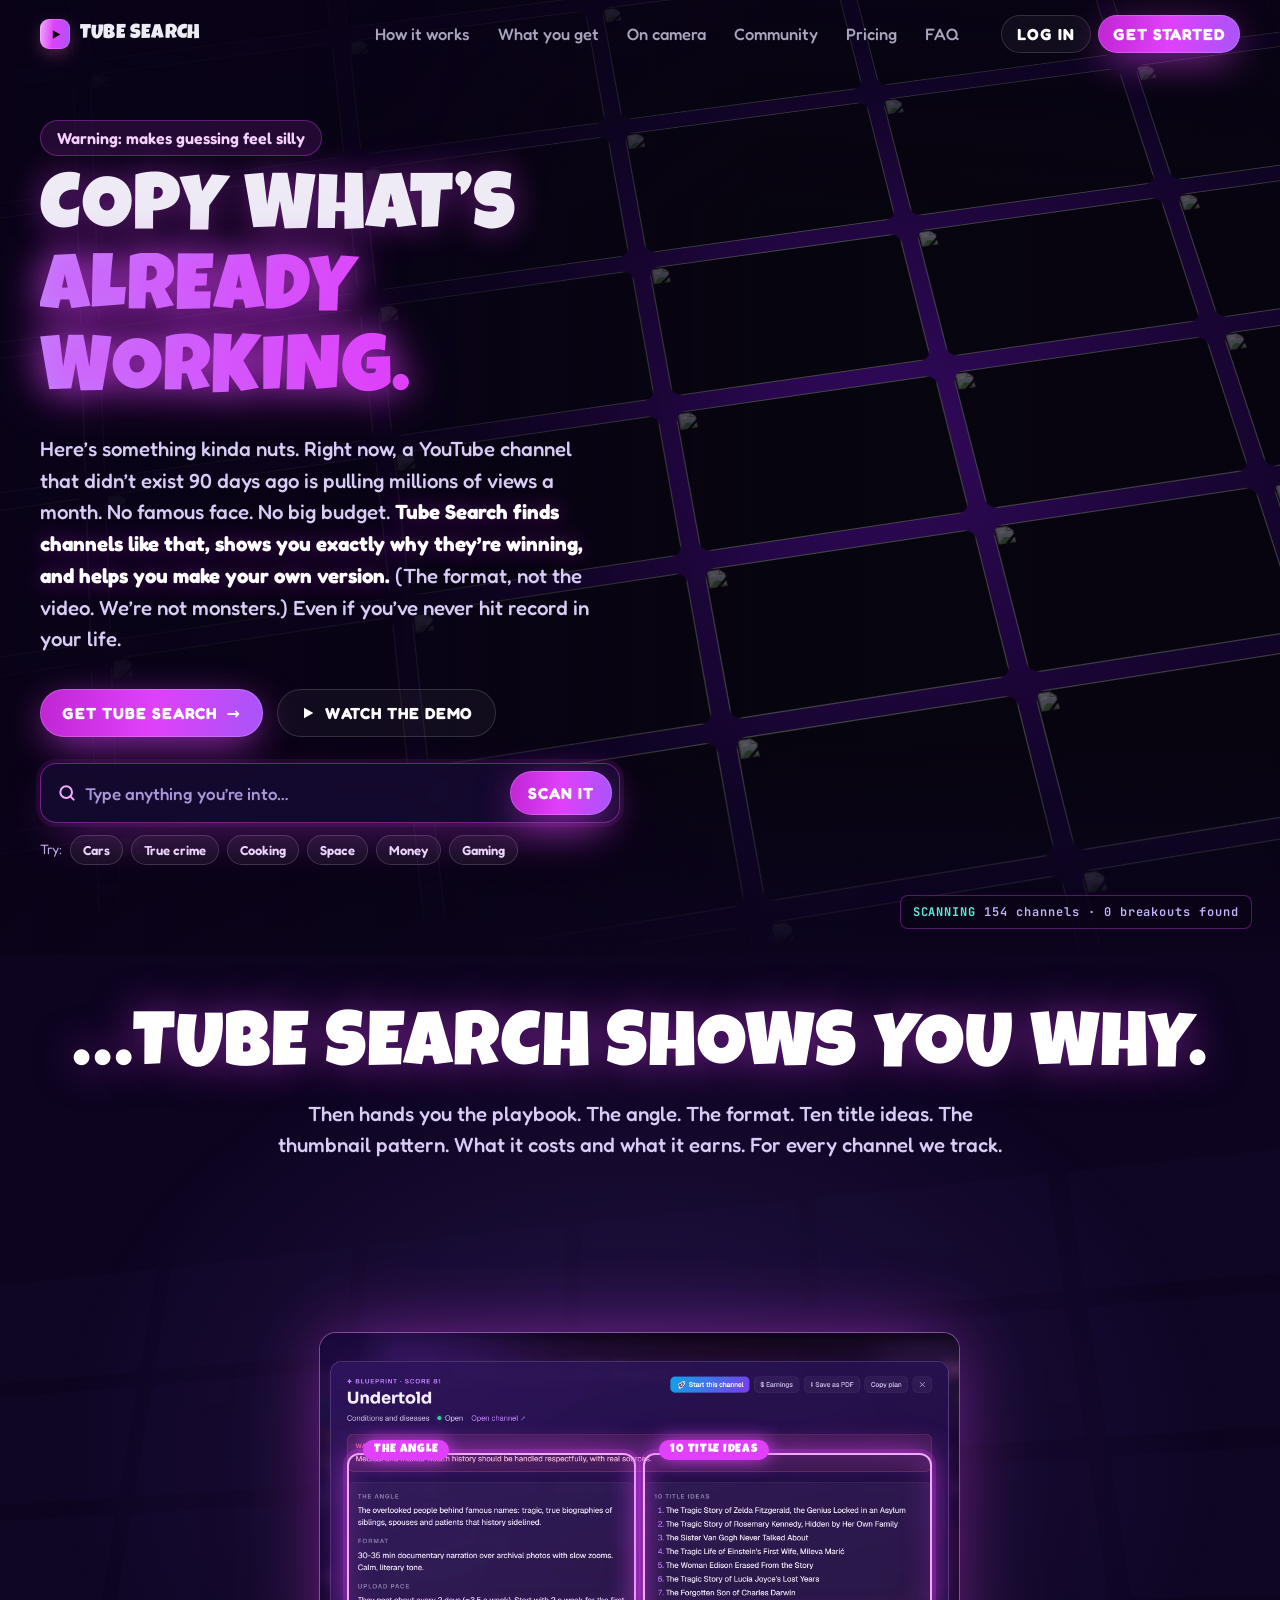
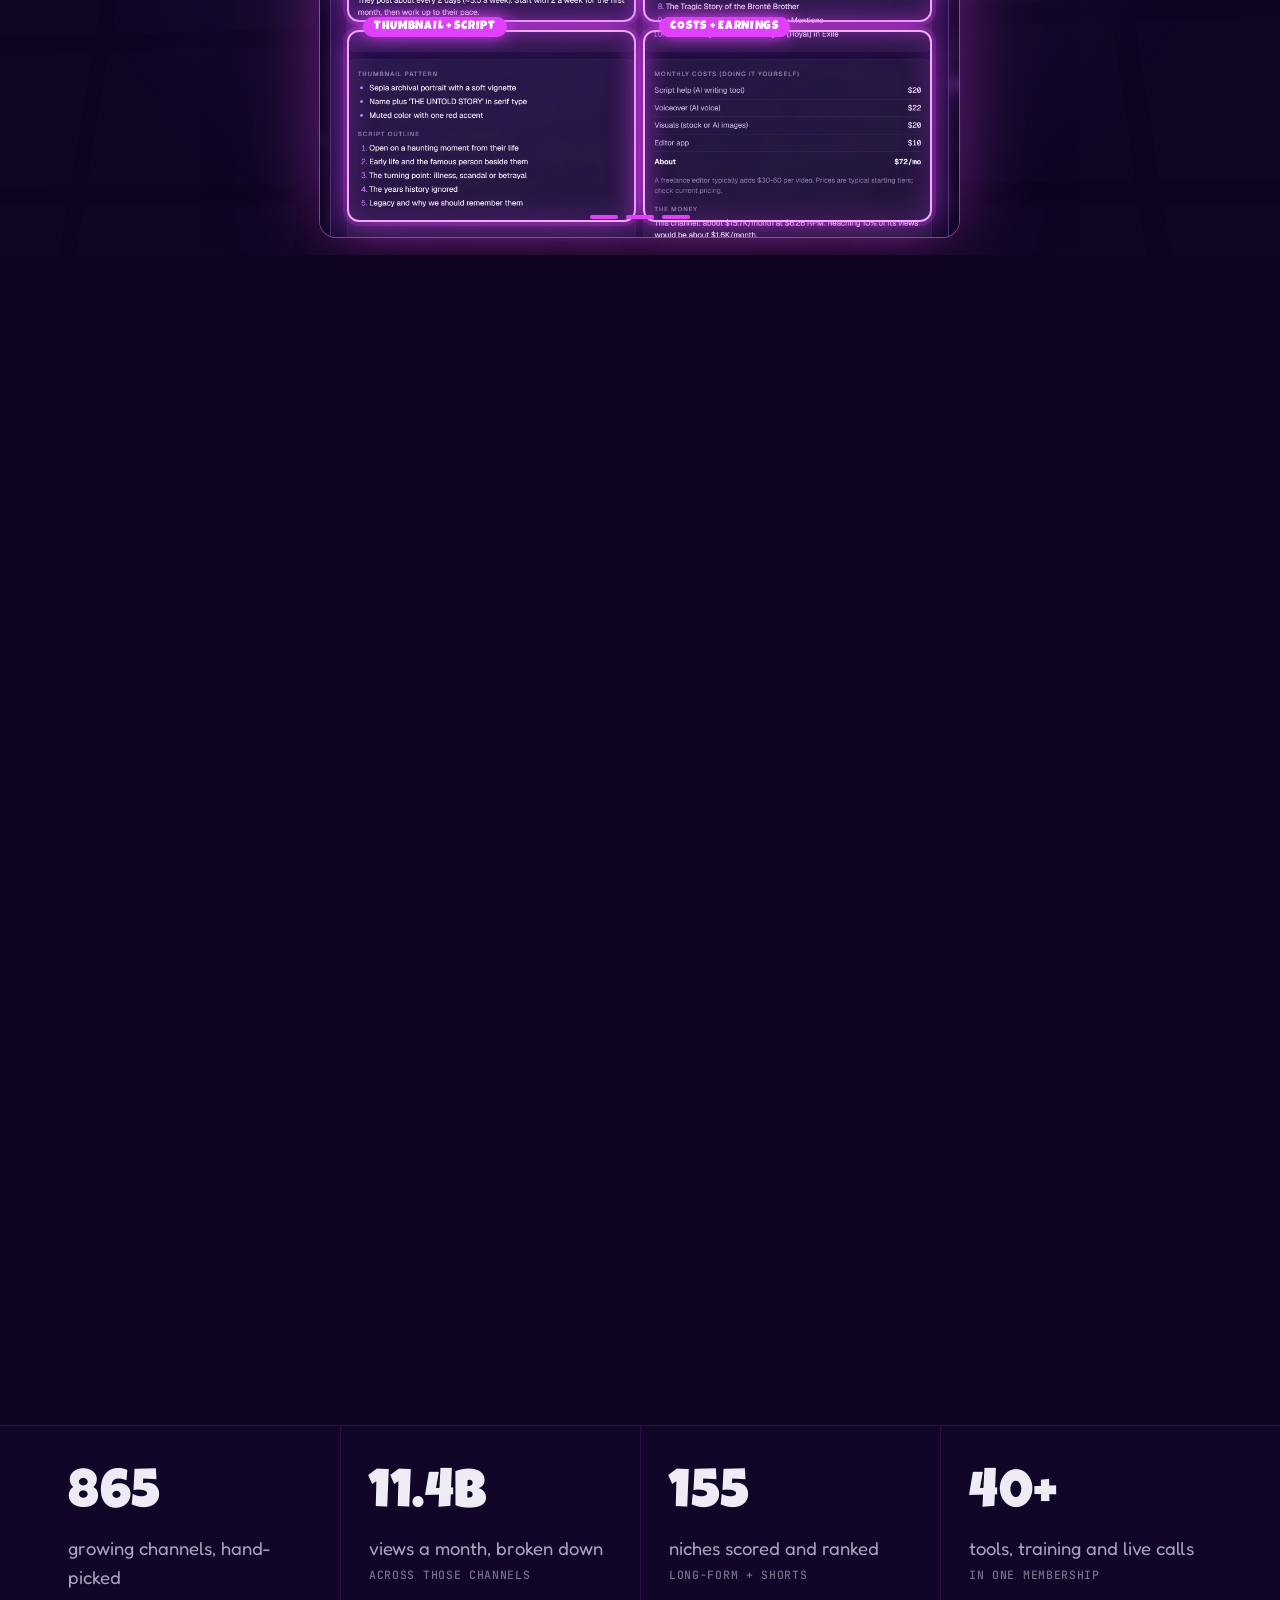
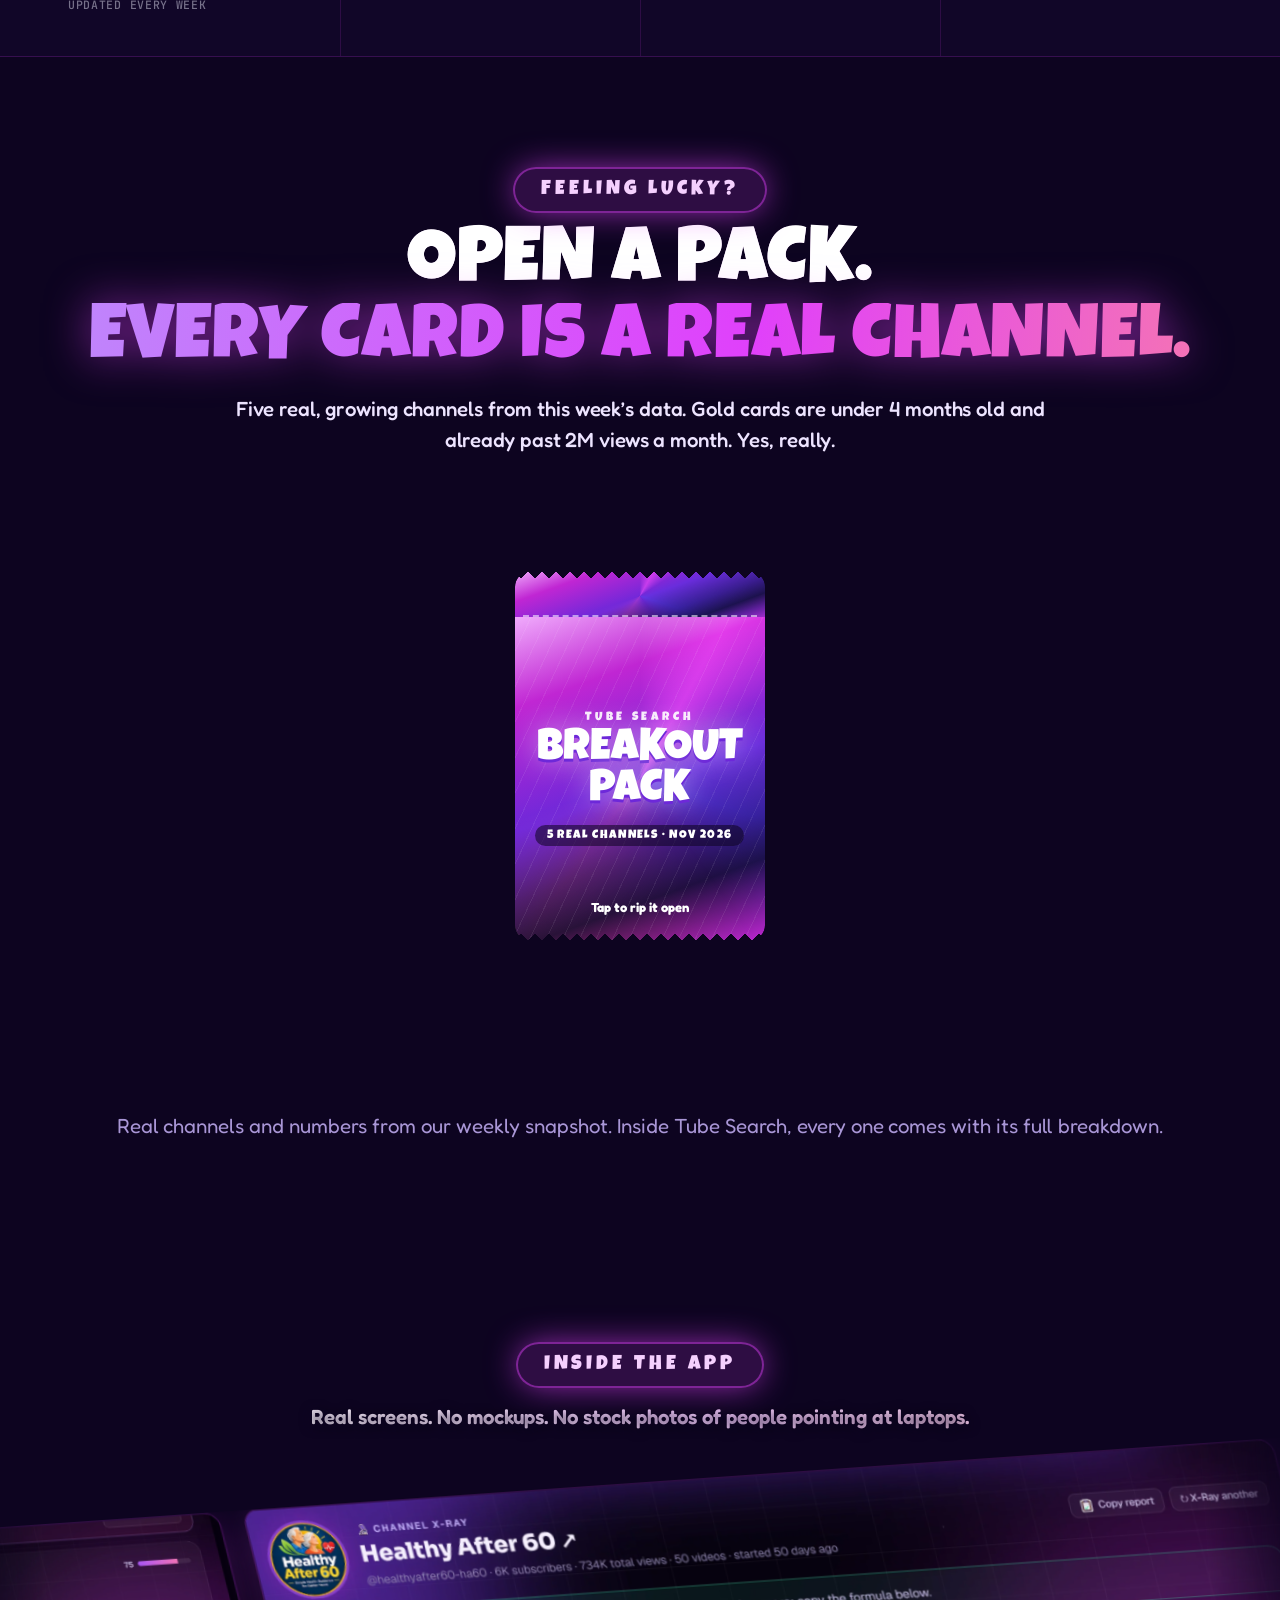
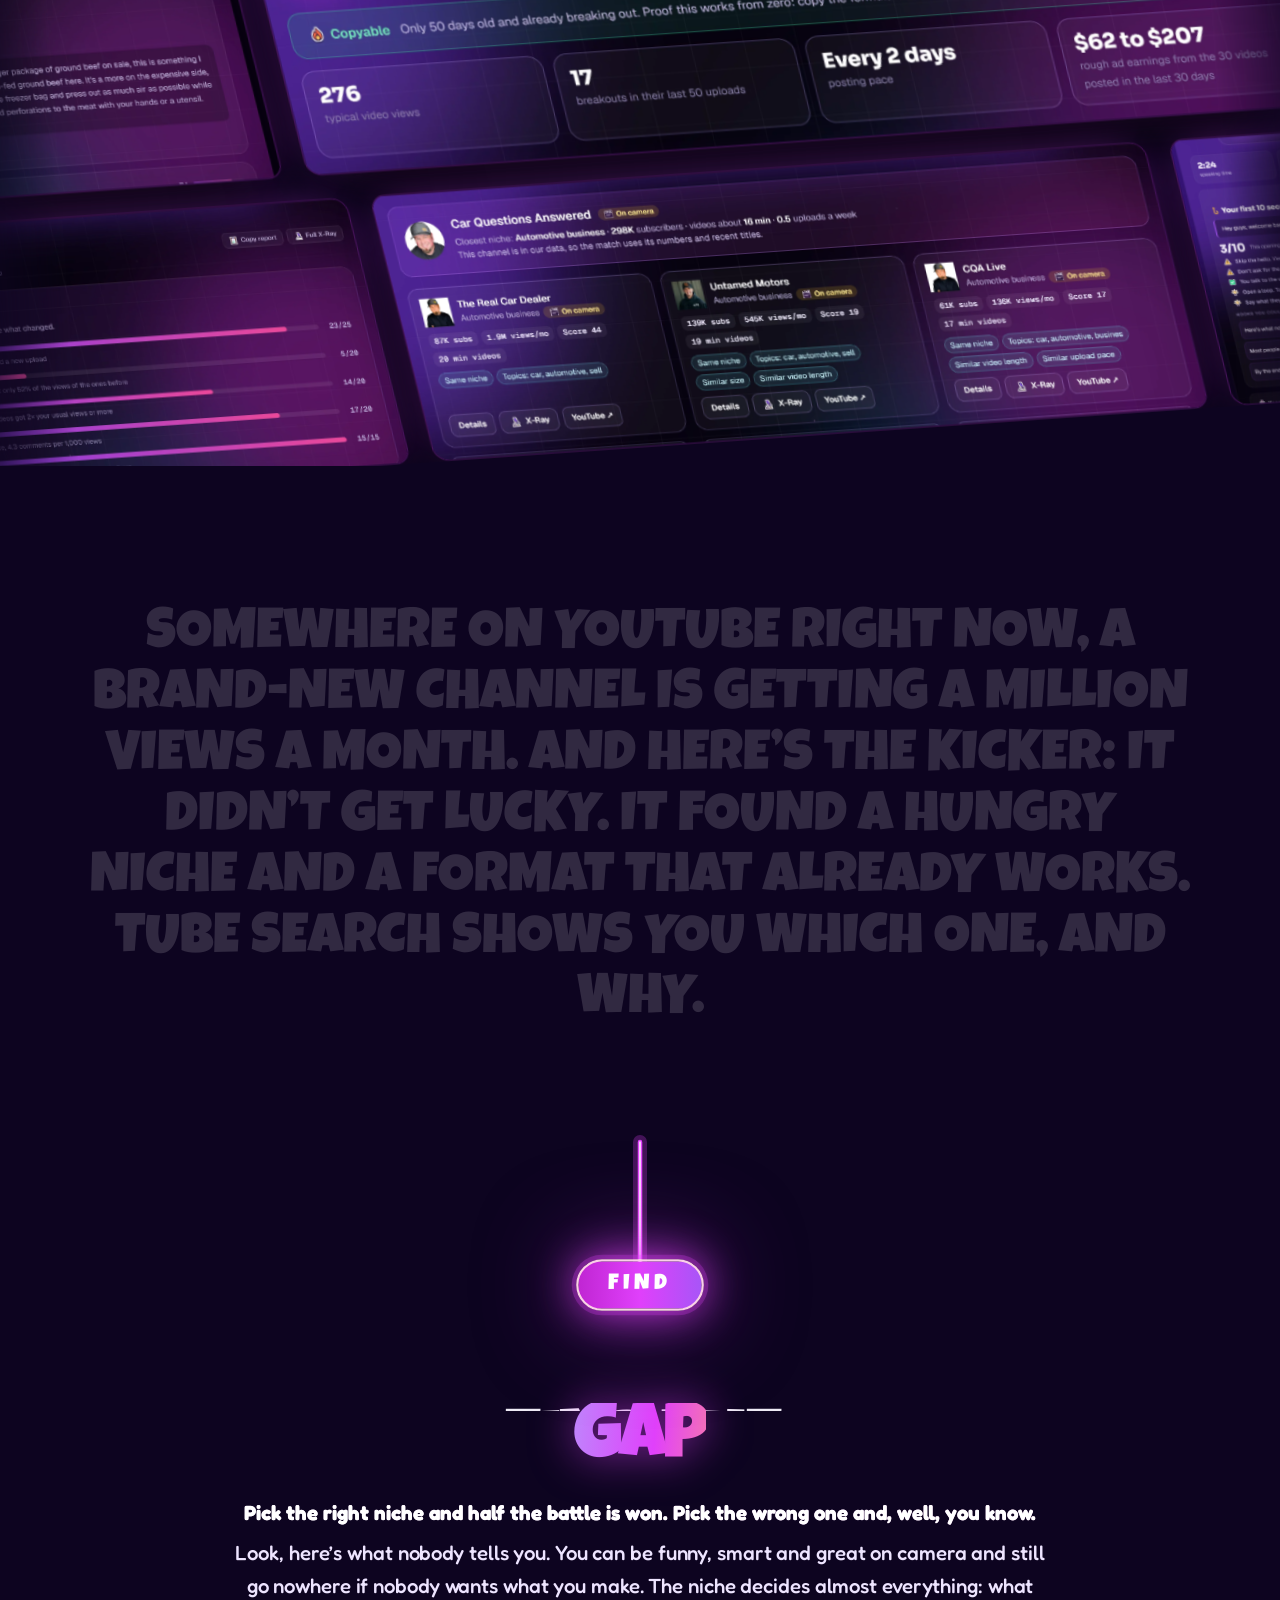
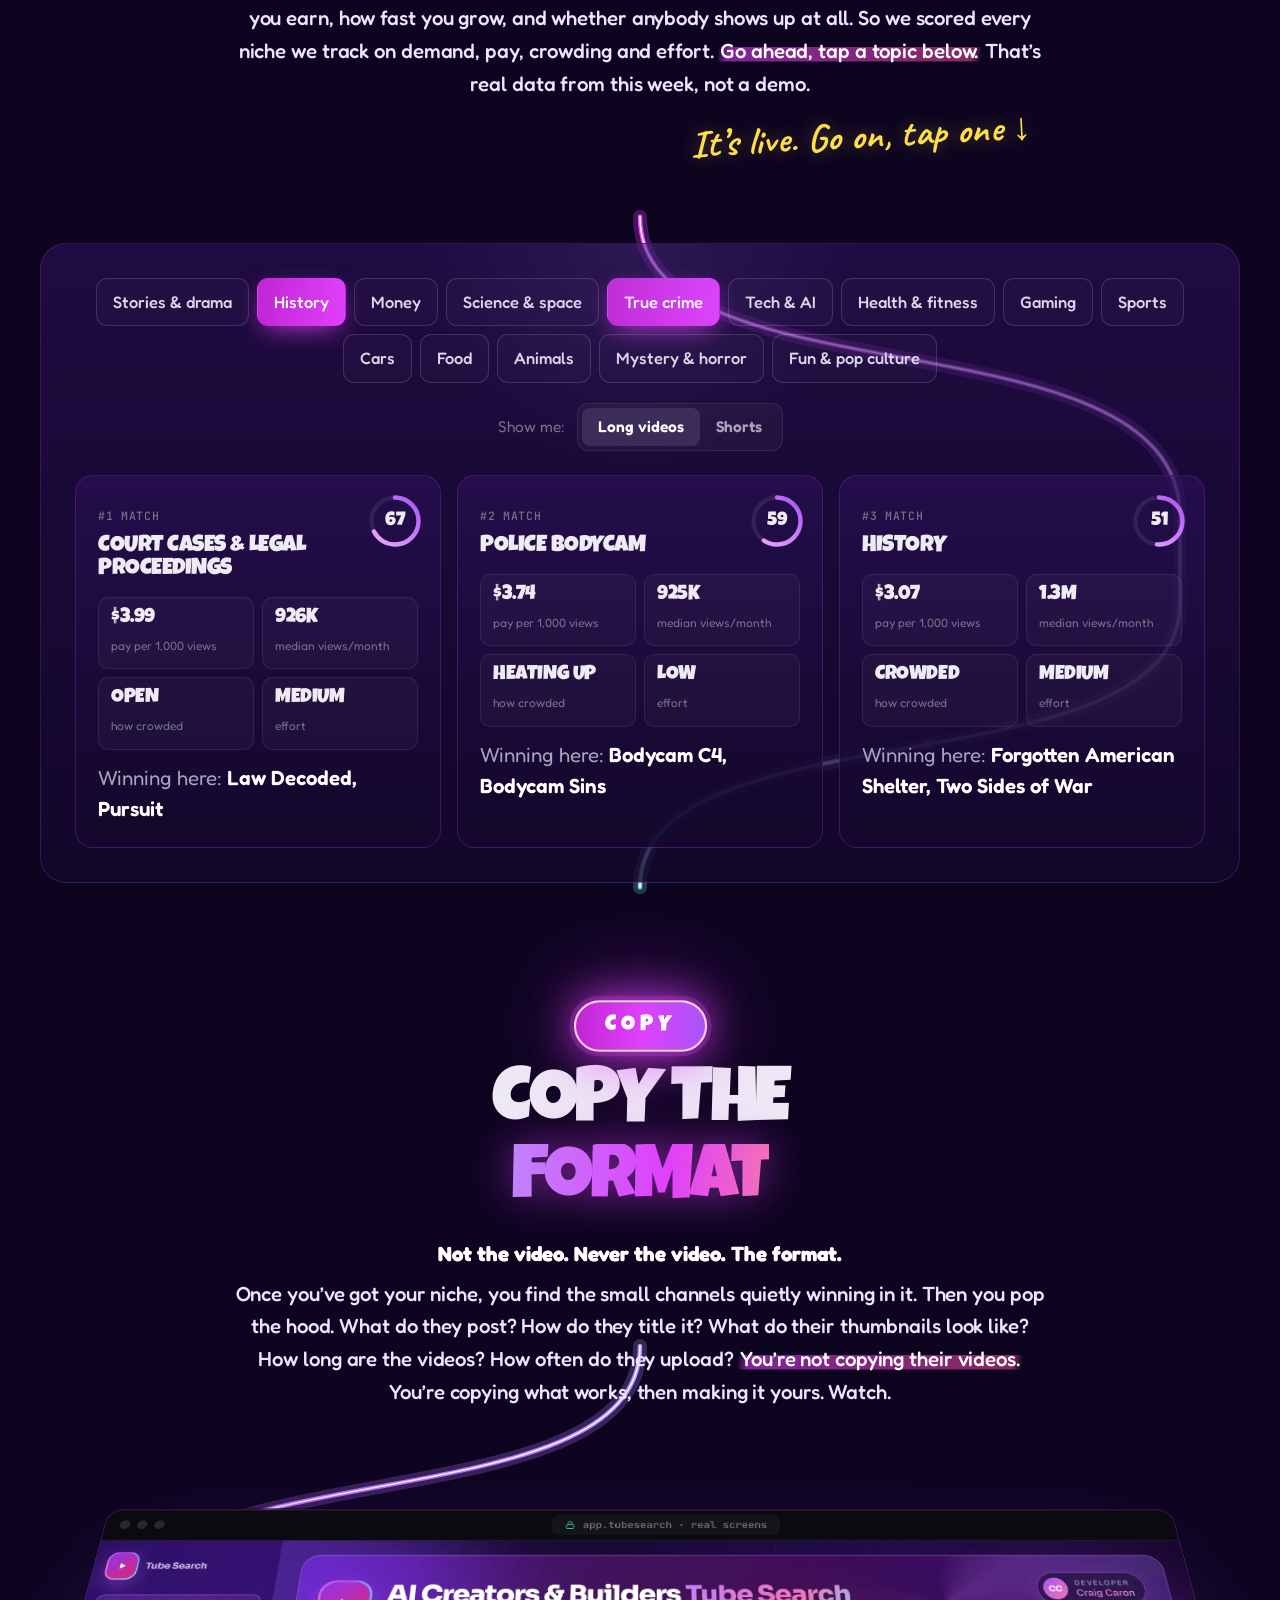
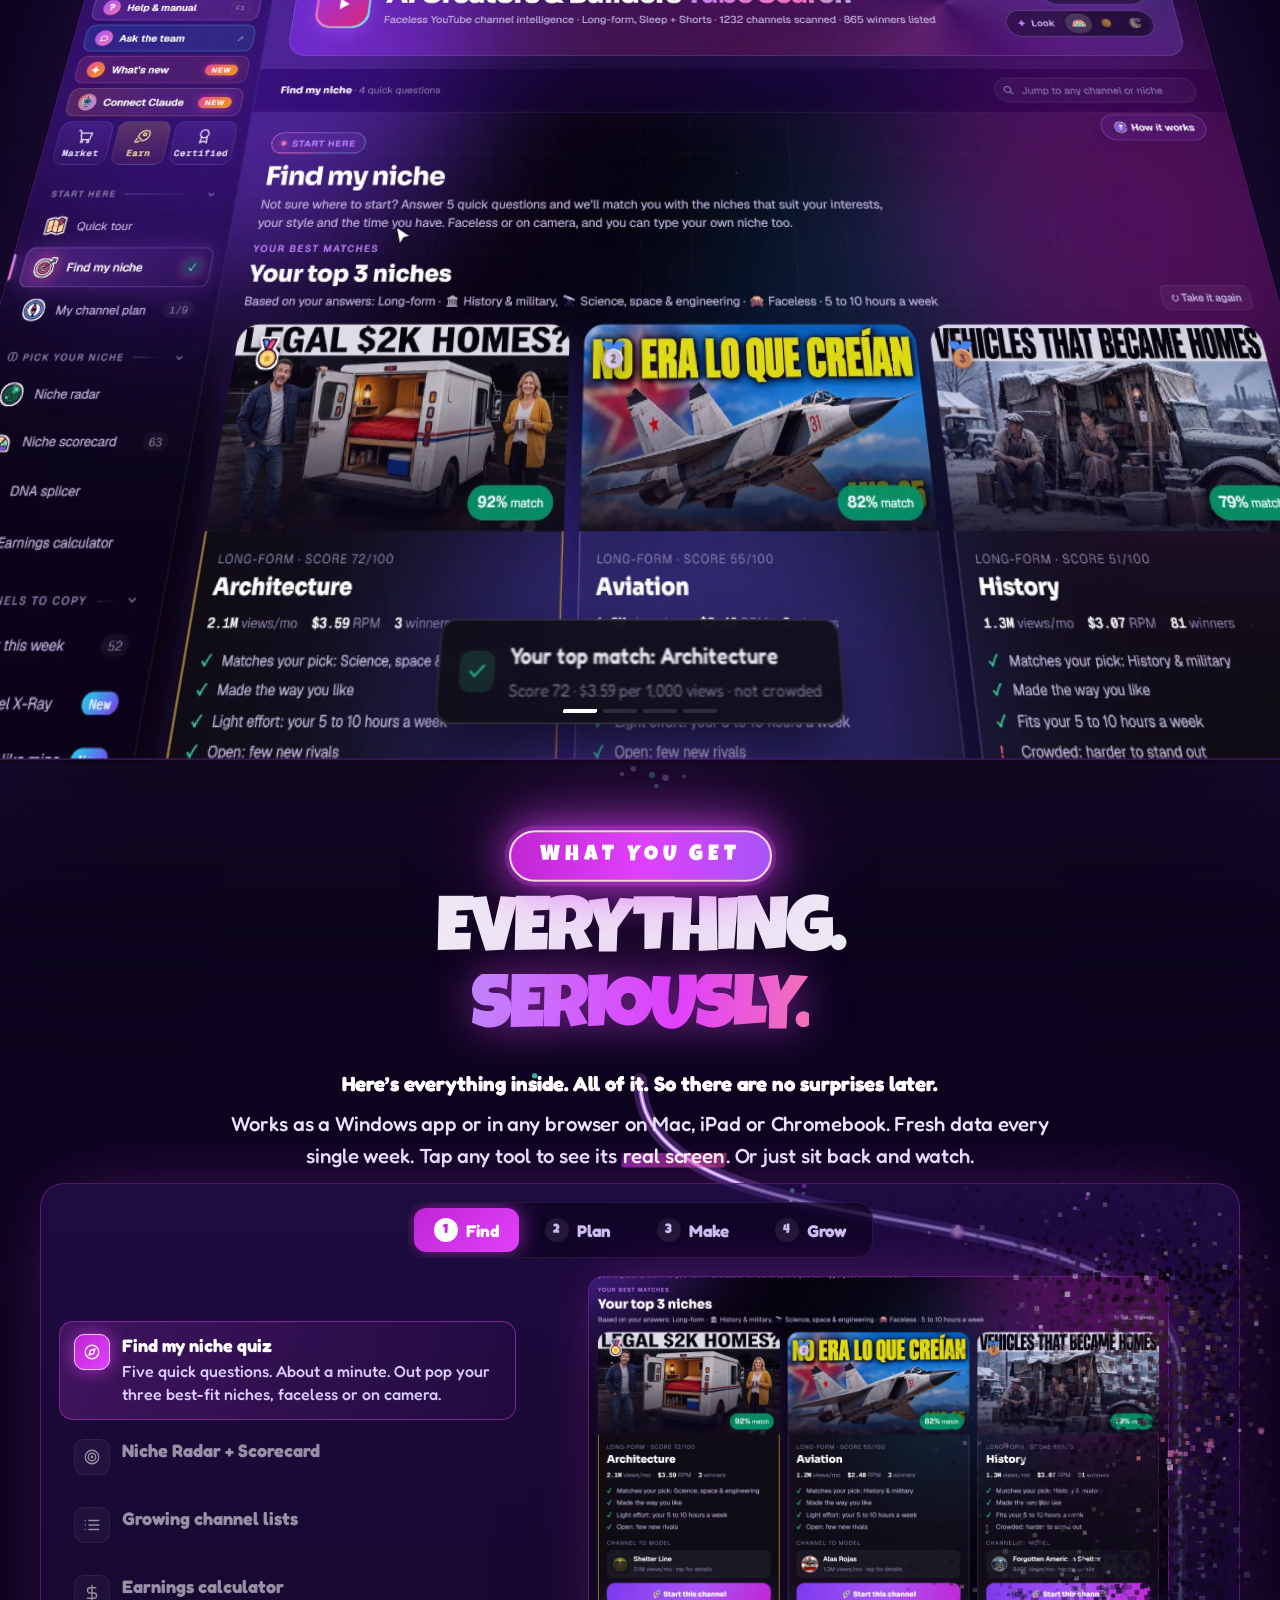
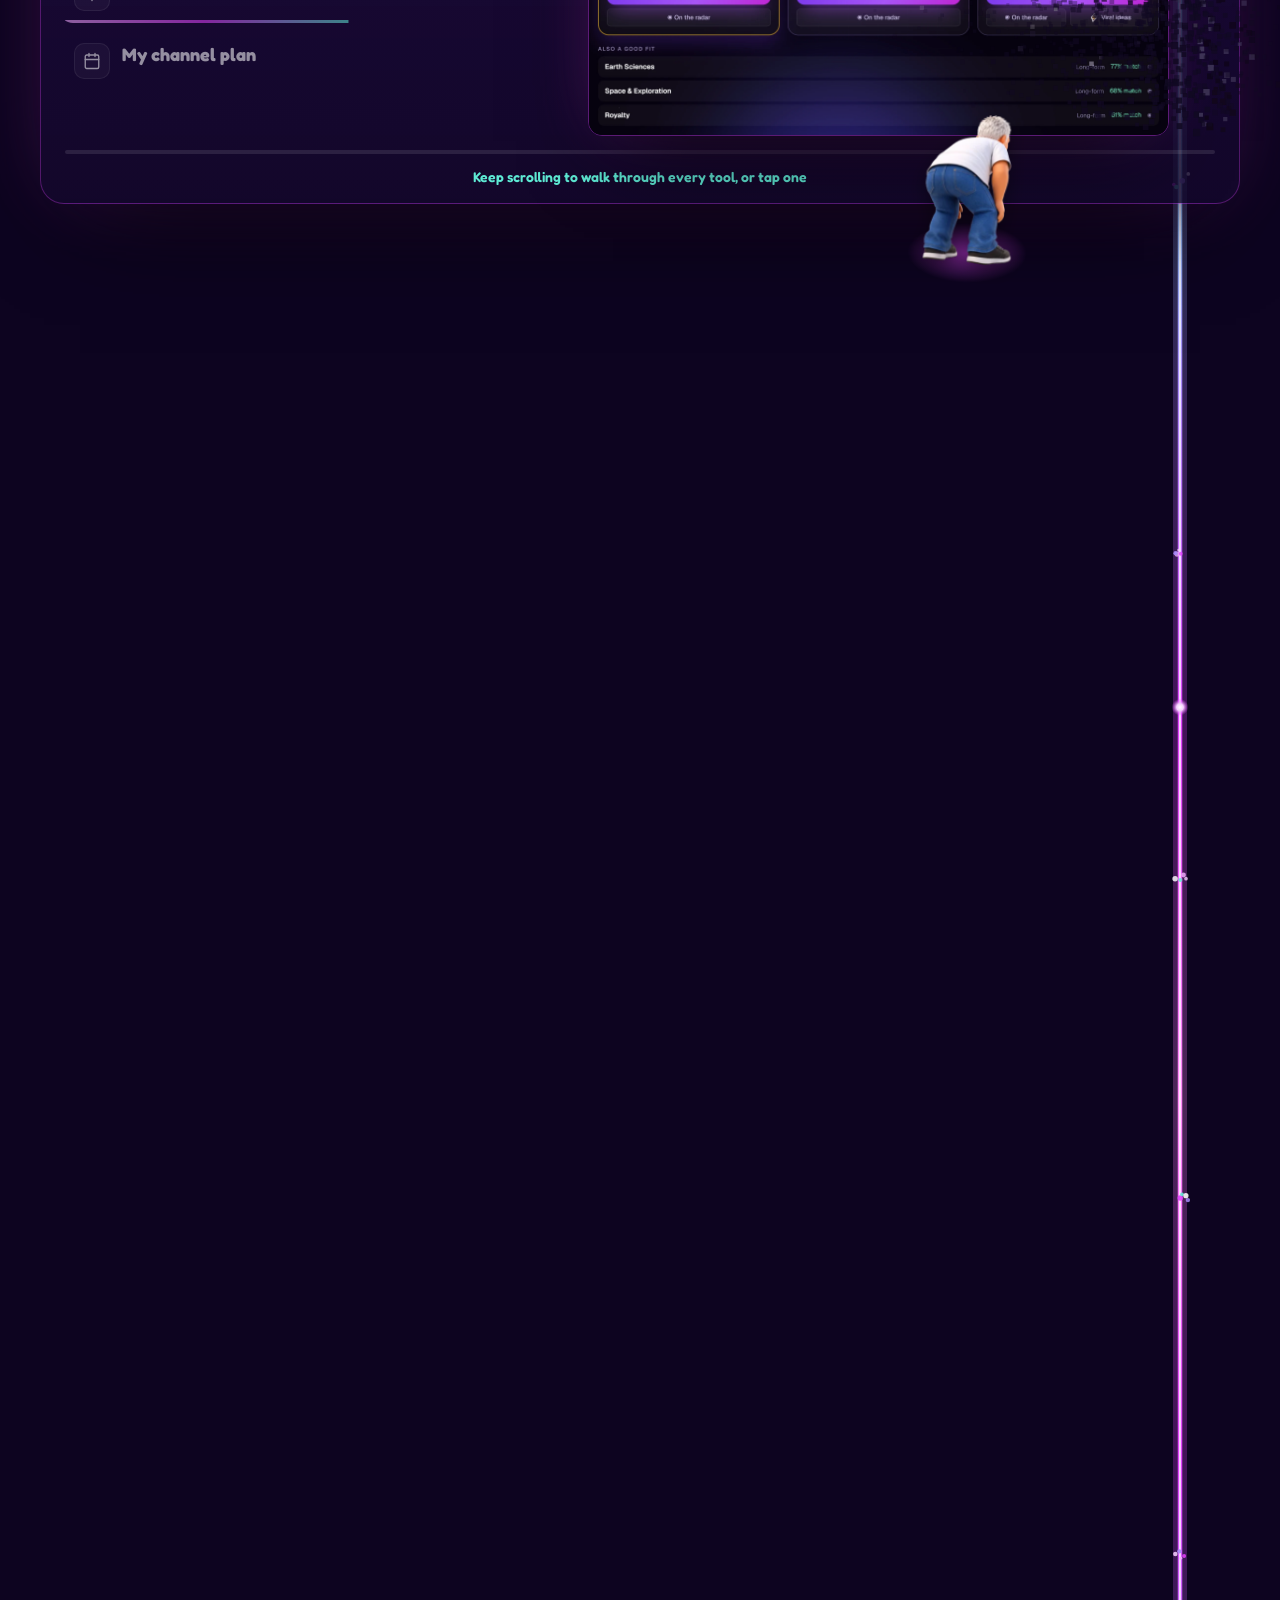
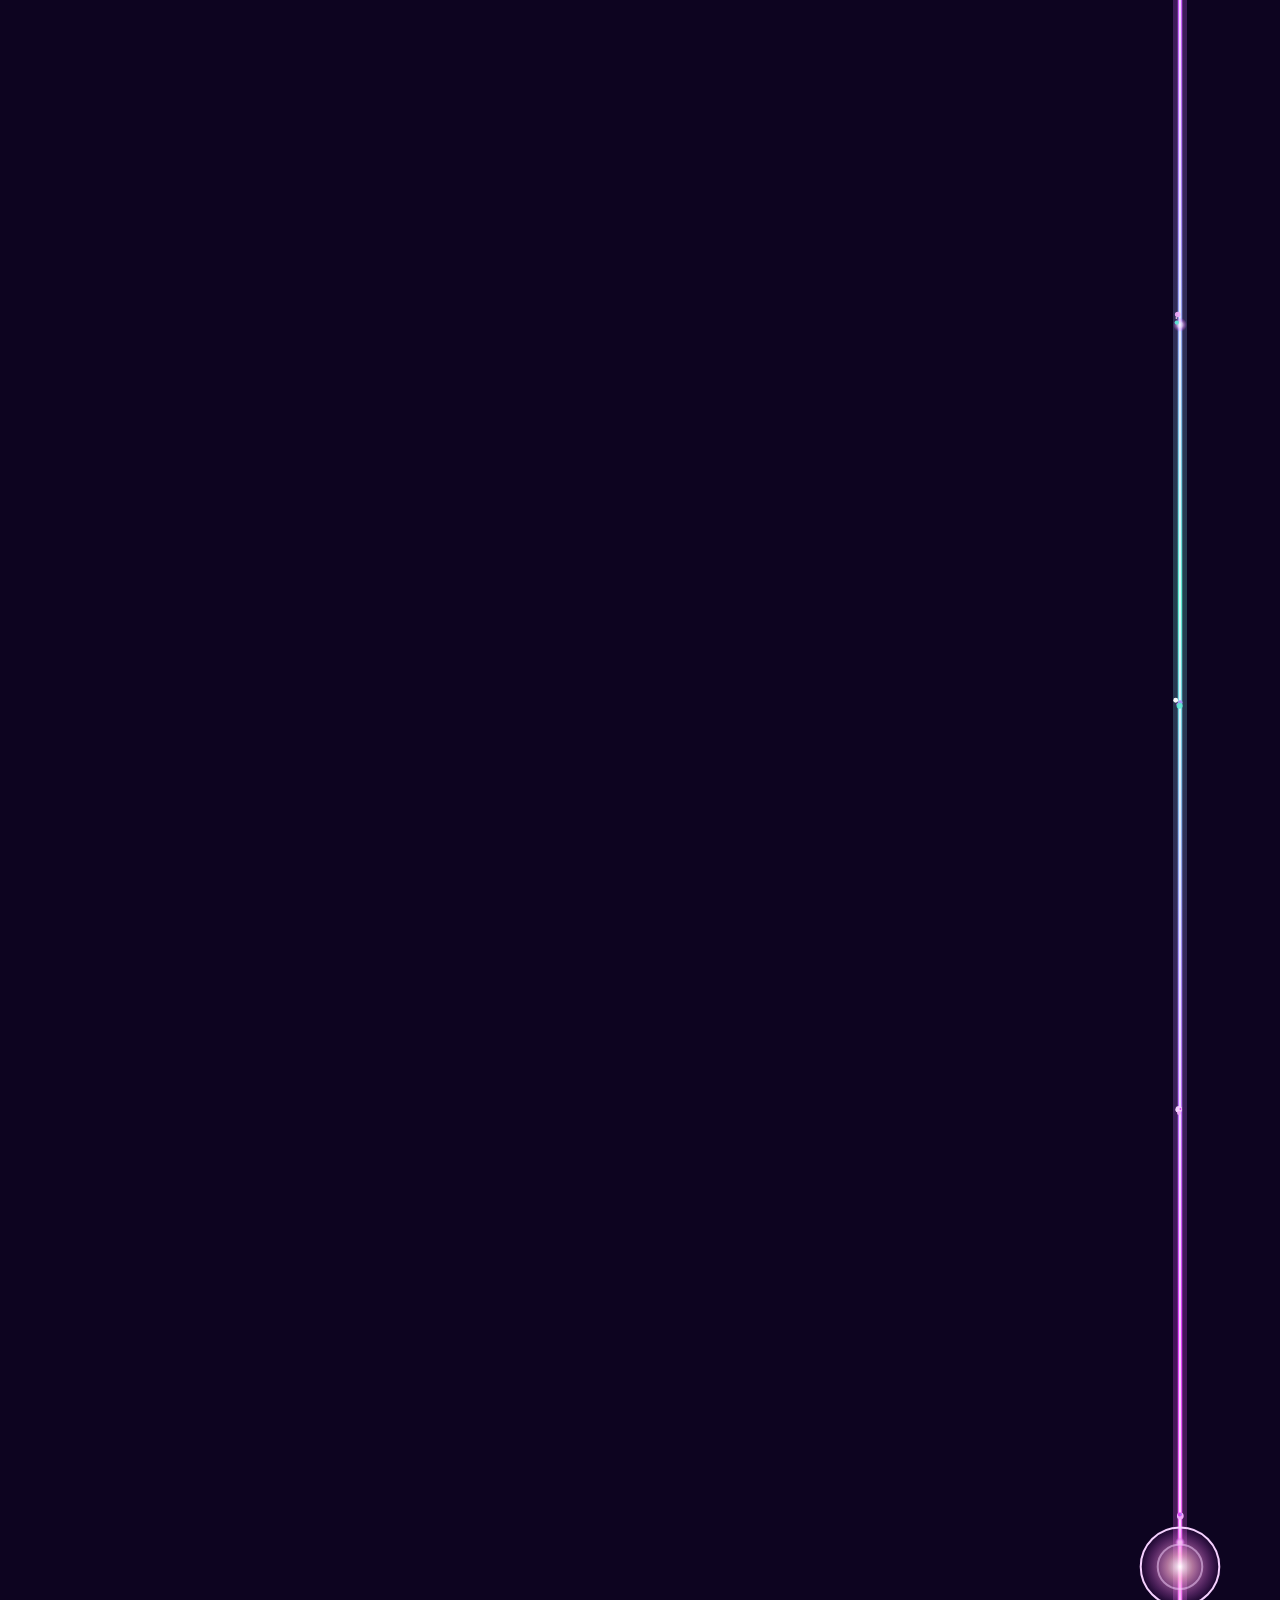
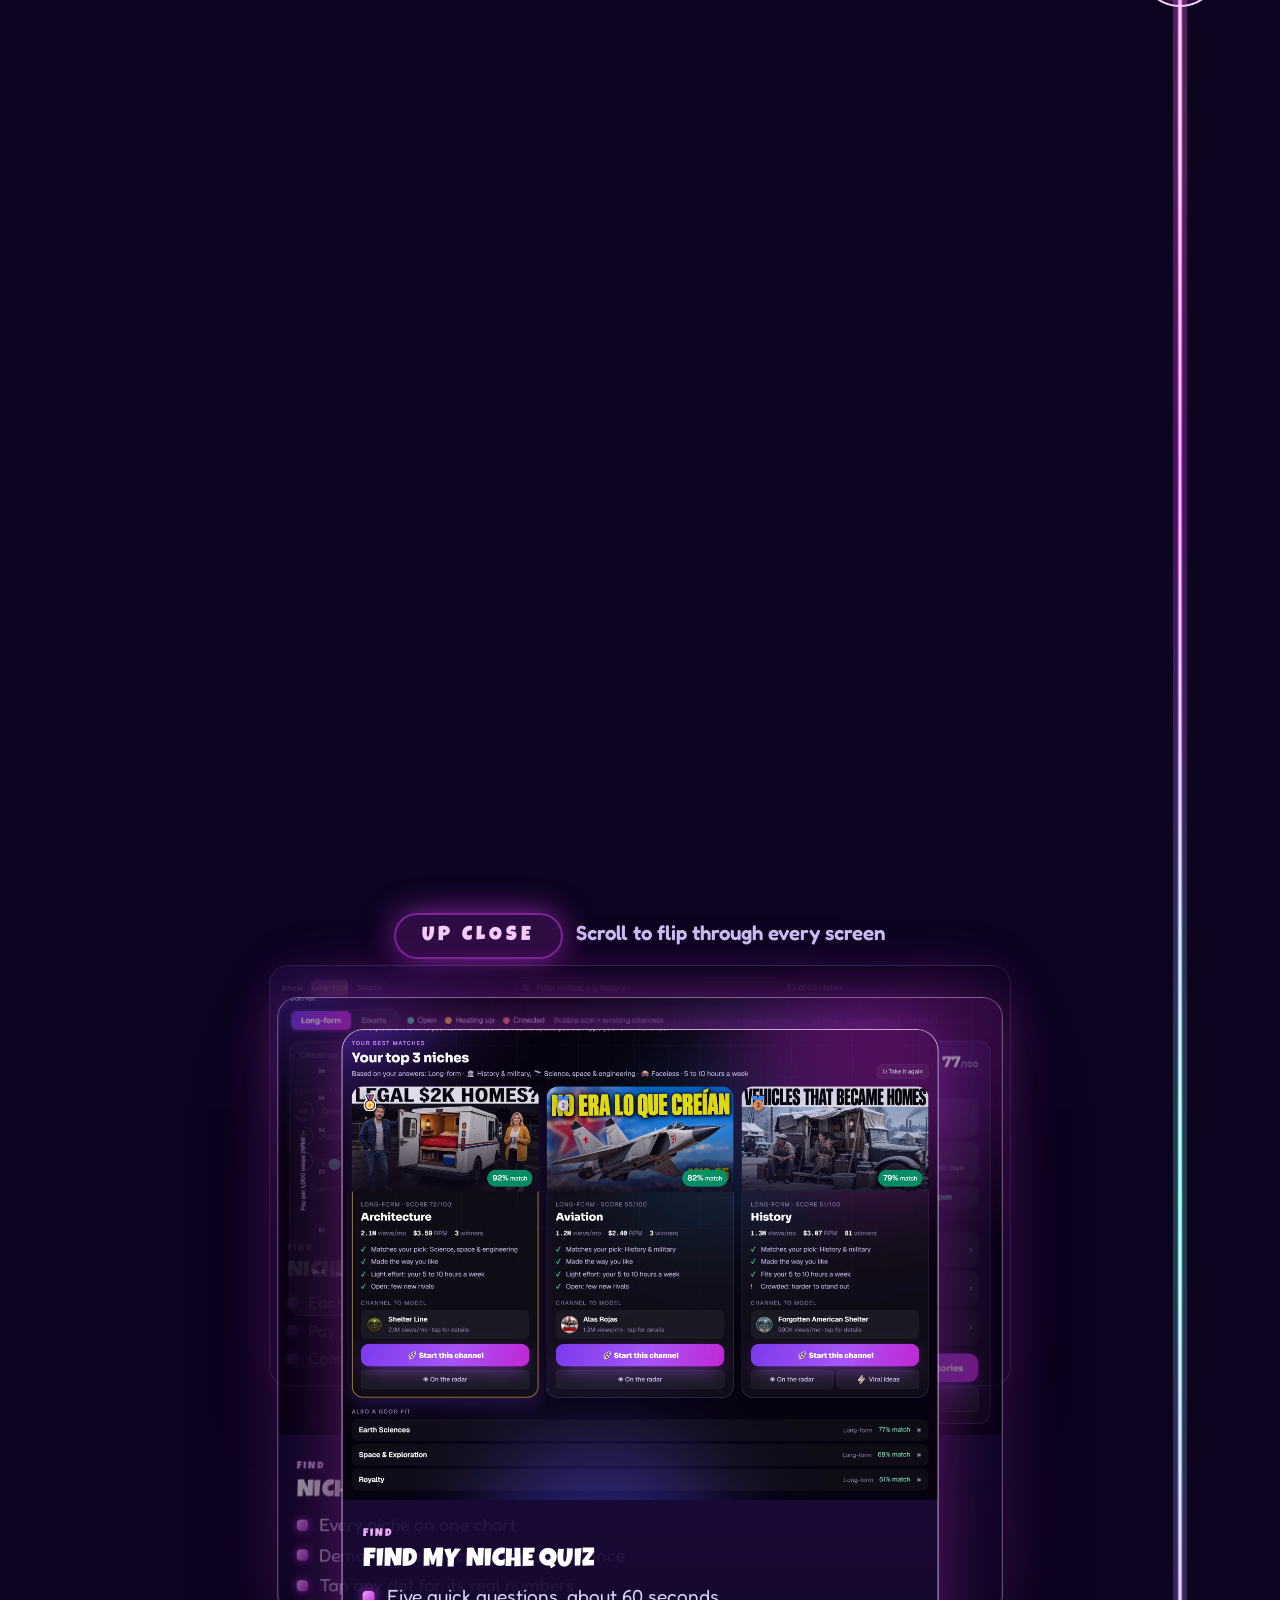
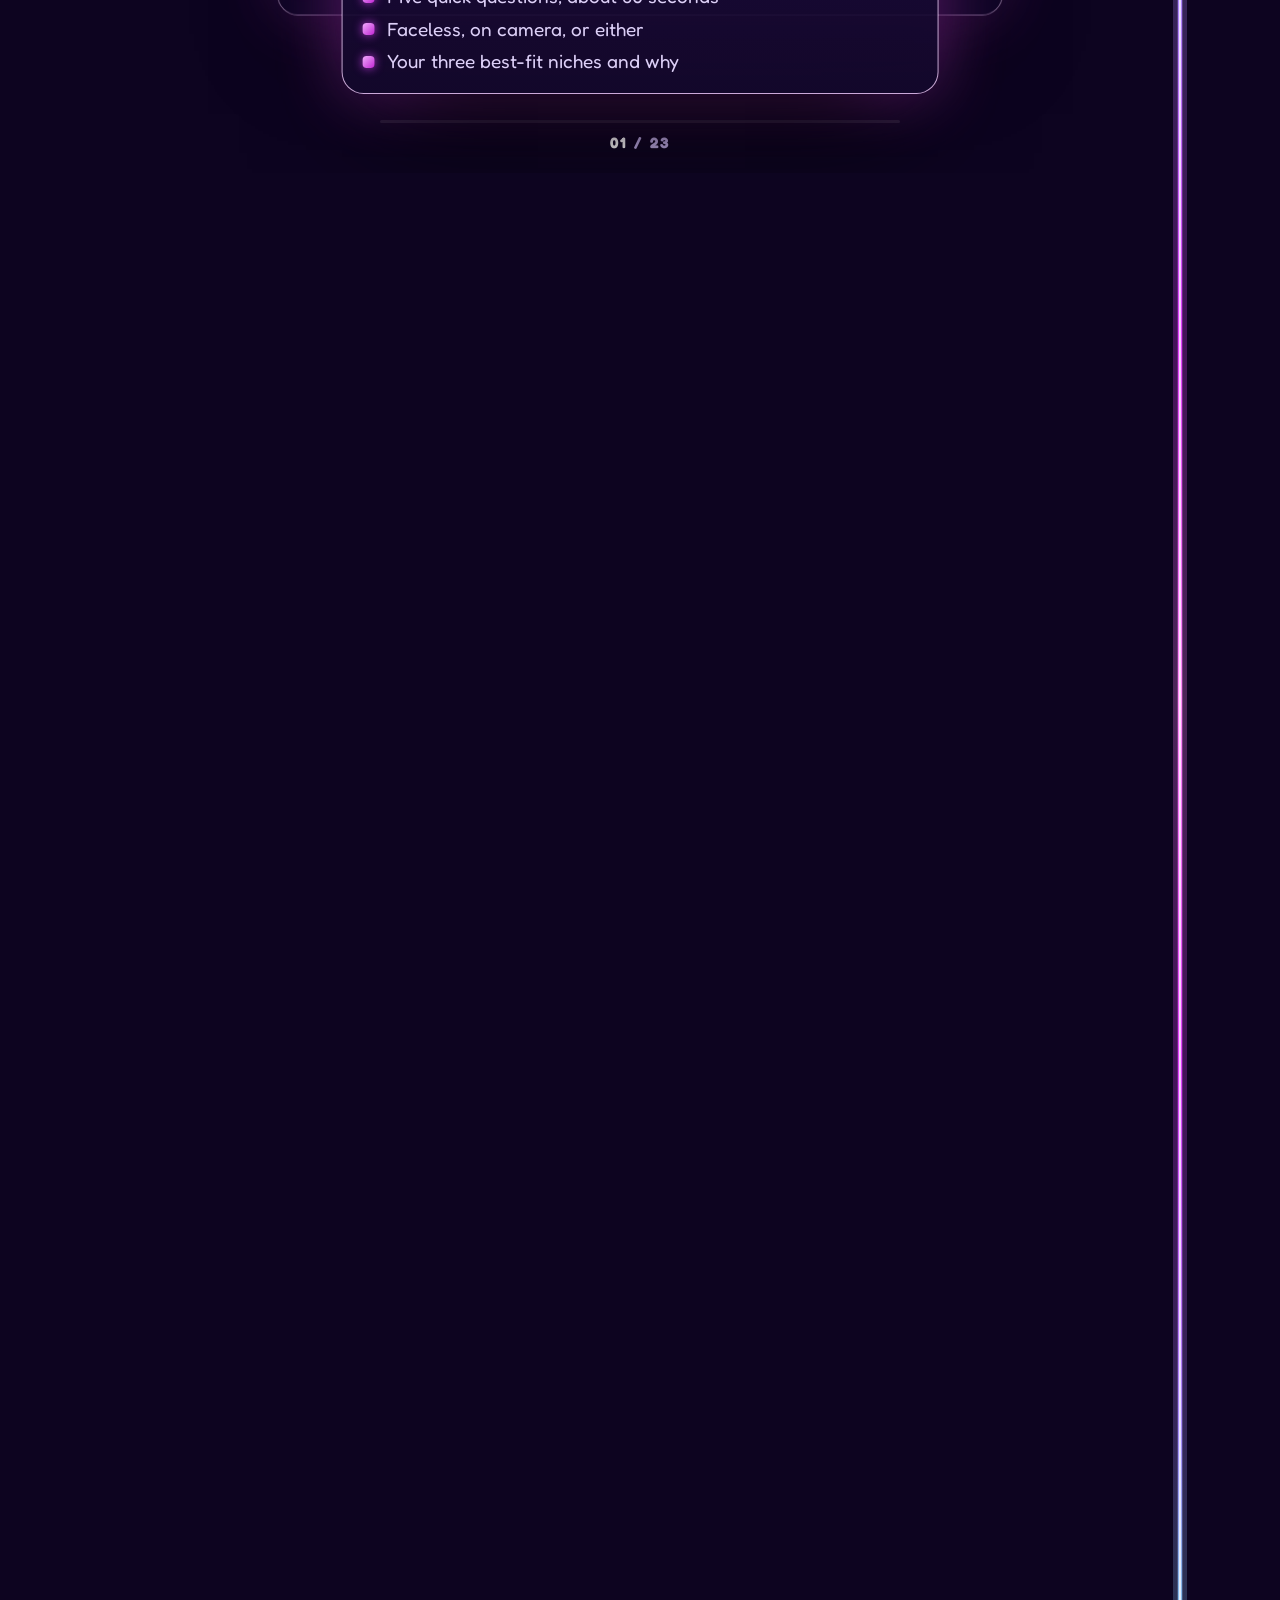
==== index.html @ 7c03b973 "Publish website" ====
<!doctype html>
<html lang="en">
<head>
<meta charset="utf-8">
<meta name="viewport" content="width=device-width, initial-scale=1">
<title>Tube Search · Copy What’s Already Working</title>
<meta name="description" content="Tube Search finds the small YouTube channels blowing up right now, shows you exactly why, and helps you make your own version. Faceless or on camera, beginner or pro. Tools, training and a community.">
<meta property="og:title" content="Tube Search · Copy what’s already working">
<meta property="og:description" content="Find the small channels blowing up right now, see why they work, and make your own version. Tools, training and a community.">
<meta property="og:image" content="img/wall/w07.webp">
<meta name="theme-color" content="#0D0420">
<link rel="icon" href="data:image/svg+xml,%3Csvg xmlns='http://www.w3.org/2000/svg' viewBox='0 0 64 64'%3E%3Cdefs%3E%3ClinearGradient id='g' x1='0' y1='0' x2='1' y2='1'%3E%3Cstop offset='0' stop-color='%23F0ABFC'/%3E%3Cstop offset='1' stop-color='%23A855F7'/%3E%3C/linearGradient%3E%3C/defs%3E%3Crect width='64' height='64' rx='16' fill='url(%23g)'/%3E%3Cpath d='M25 19l22 13-22 13z' fill='%230D0420'/%3E%3C/svg%3E">
<link rel="preconnect" href="https://fonts.googleapis.com"><link rel="preconnect" href="https://fonts.gstatic.com" crossorigin>
<link href="https://fonts.googleapis.com/css2?family=Luckiest+Guy&family=Fredoka:wght@400;500;600;700&family=Rubik:wght@400;500;600;700;800;900&family=Inter:wght@400;500;600;700&family=JetBrains+Mono:wght@500;600&family=Caveat:wght@600;700&family=Bebas+Neue&family=Special+Elite&family=Cinzel:wght@700;900&family=Playfair+Display:ital,wght@0,700;0,900;1,700&family=Orbitron:wght@700;900&family=Rajdhani:wght@600;700&family=Cormorant+Garamond:ital,wght@1,600&family=Anton&family=Bungee&family=Permanent+Marker&family=VT323&family=Inter:wght@200&display=swap" rel="stylesheet">
<link rel="stylesheet" href="css/site.css?v=4x">
<link rel="stylesheet" href="css/trek.css?v=4x">
<link rel="stylesheet" href="css/v4.css?v=4x">
</head>
<body>
<a class="skip" href="#main">Skip to the content</a>
<div class="sky"></div><canvas id="stars" aria-hidden="true"></canvas><div id="prog"></div><div class="grain"></div>
<svg width="0" height="0" style="position:absolute" aria-hidden="true"><defs>
  <filter id="hfGoo"><feGaussianBlur in="SourceGraphic" stdDeviation="12" result="b"/><feColorMatrix in="b" values="1 0 0 0 0  0 1 0 0 0  0 0 1 0 0  0 0 0 22 -9"/></filter>
  <linearGradient id="rg" x1="0" y1="0" x2="1" y2="1"><stop offset="0" stop-color="#F0ABFC"/><stop offset="1" stop-color="#A855F7"/></linearGradient>
  <symbol id="i-check" viewBox="0 0 24 24"><path d="M20 6L9 17l-5-5"/></symbol>
  <symbol id="i-x" viewBox="0 0 24 24"><path d="M18 6L6 18M6 6l12 12"/></symbol>
  <symbol id="i-lock" viewBox="0 0 24 24"><rect x="4" y="11" width="16" height="10" rx="2"/><path d="M8 11V7a4 4 0 018 0v4"/></symbol>
  <symbol id="i-refresh" viewBox="0 0 24 24"><path d="M21 12a9 9 0 11-3-6.7L21 8"/><path d="M21 3v5h-5"/></symbol>
  <symbol id="i-shield" viewBox="0 0 24 24"><path d="M12 22s8-4 8-10V5l-8-3-8 3v7c0 6 8 10 8 10z"/><path d="M9 12l2 2 4-4"/></symbol>
  <symbol id="i-monitor" viewBox="0 0 24 24"><rect x="2" y="4" width="20" height="13" rx="2"/><path d="M8 21h8M12 17v4"/></symbol>
  <symbol id="i-target" viewBox="0 0 24 24"><circle cx="12" cy="12" r="9"/><circle cx="12" cy="12" r="5"/><circle cx="12" cy="12" r="1"/></symbol>
  <symbol id="i-list" viewBox="0 0 24 24"><path d="M8 6h13M8 12h13M8 18h13M3 6h.01M3 12h.01M3 18h.01"/></symbol>
  <symbol id="i-compass" viewBox="0 0 24 24"><circle cx="12" cy="12" r="9"/><path d="M16 8l-2 6-6 2 2-6z"/></symbol>
  <symbol id="i-chart" viewBox="0 0 24 24"><path d="M3 3v18h18"/><path d="M7 15l4-4 3 3 5-6"/></symbol>
  <symbol id="i-scan" viewBox="0 0 24 24"><path d="M3 7V5a2 2 0 012-2h2M17 3h2a2 2 0 012 2v2M21 17v2a2 2 0 01-2 2h-2M7 21H5a2 2 0 01-2-2v-2"/><path d="M7 12h10"/></symbol>
  <symbol id="i-file" viewBox="0 0 24 24"><path d="M14 2H6a2 2 0 00-2 2v16a2 2 0 002 2h12a2 2 0 002-2V8z"/><path d="M14 2v6h6M8 13h8M8 17h5"/></symbol>
  <symbol id="i-flame" viewBox="0 0 24 24"><path d="M12 22c4 0 7-3 7-7 0-5-5-7-5-12-3 2-5 5-5 8-1-1-2-2-2-4-2 2-2 5-2 8 0 4 3 7 7 7z"/></symbol>
  <symbol id="i-bulb" viewBox="0 0 24 24"><path d="M9 18h6M10 22h4"/><path d="M12 2a7 7 0 00-4 12.7c.6.5 1 1.3 1 2.3h6c0-1 .4-1.8 1-2.3A7 7 0 0012 2z"/></symbol>
  <symbol id="i-msg" viewBox="0 0 24 24"><path d="M21 15a2 2 0 01-2 2H7l-4 4V5a2 2 0 012-2h14a2 2 0 012 2z"/></symbol>
  <symbol id="i-rocket" viewBox="0 0 24 24"><path d="M5 15c-1.5 1.5-2 5-2 5s3.5-.5 5-2"/><path d="M14 4c3-1 6-1 6-1s0 3-1 6l-7 7-5-5z"/><path d="M9 9H5l-2 3h5M15 15v4l-3 2v-5"/></symbol>
  <symbol id="i-image" viewBox="0 0 24 24"><rect x="3" y="3" width="18" height="18" rx="2"/><circle cx="9" cy="9" r="2"/><path d="M21 15l-5-5L5 21"/></symbol>
  <symbol id="i-mic" viewBox="0 0 24 24"><rect x="9" y="2" width="6" height="12" rx="3"/><path d="M5 10a7 7 0 0014 0M12 17v5"/></symbol>
  <symbol id="i-cut" viewBox="0 0 24 24"><circle cx="6" cy="6" r="3"/><circle cx="6" cy="18" r="3"/><path d="M20 4L8.1 15.9M14.5 14.5L20 20M8.1 8.1L12 12"/></symbol>
  <symbol id="i-heart" viewBox="0 0 24 24"><path d="M3 12h4l3-8 4 16 3-8h4"/></symbol>
  <symbol id="i-dollar" viewBox="0 0 24 24"><path d="M12 2v20M17 5H9.5a3.5 3.5 0 000 7h5a3.5 3.5 0 010 7H6"/></symbol>
  <symbol id="i-cal" viewBox="0 0 24 24"><rect x="3" y="4" width="18" height="18" rx="2"/><path d="M16 2v4M8 2v4M3 10h18"/></symbol>
  <symbol id="i-users" viewBox="0 0 24 24"><path d="M17 21v-2a4 4 0 00-4-4H5a4 4 0 00-4 4v2"/><circle cx="9" cy="7" r="4"/><path d="M23 21v-2a4 4 0 00-3-3.9M16 3.1a4 4 0 010 7.8"/></symbol>
  <symbol id="i-cap" viewBox="0 0 24 24"><path d="M22 10L12 5 2 10l10 5 10-5z"/><path d="M6 12v5c3 2 9 2 12 0v-5"/></symbol>
  <symbol id="i-video" viewBox="0 0 24 24"><rect x="2" y="6" width="14" height="12" rx="2"/><path d="M22 8l-6 4 6 4z"/></symbol>
  <symbol id="i-bell" viewBox="0 0 24 24"><path d="M18 8a6 6 0 00-12 0c0 7-3 9-3 9h18s-3-2-3-9M13.7 21a2 2 0 01-3.4 0"/></symbol>
  <symbol id="i-bot" viewBox="0 0 24 24"><rect x="4" y="8" width="16" height="12" rx="3"/><path d="M12 4v4M9 14h.01M15 14h.01"/></symbol>
  <symbol id="i-user" viewBox="0 0 24 24"><circle cx="12" cy="8" r="4"/><path d="M4 21a8 8 0 0116 0"/></symbol>
  <symbol id="i-copy" viewBox="0 0 24 24"><rect x="9" y="9" width="13" height="13" rx="2"/><path d="M5 15H4a2 2 0 01-2-2V4a2 2 0 012-2h9a2 2 0 012 2v1"/></symbol>
  <symbol id="i-cam" viewBox="0 0 24 24"><path d="M23 7l-7 5 7 5z"/><rect x="1" y="5" width="15" height="14" rx="2"/></symbol>
  <symbol id="i-play" viewBox="0 0 24 24"><path d="M6 4l14 8-14 8z"/></symbol>
</defs></svg>

<header class="nav">
  <div class="wrap">
    <a class="logo" href="#top" aria-label="Tube Search home"><b><svg viewBox="0 0 24 24"><path d="M7 4l14 8-14 8z"/></svg></b>Tube Search</a>
    <nav class="nav-links" aria-label="Main"><a href="#ch1">How it works</a><a href="#get">What you get</a><a href="#oncam">On camera</a><a href="#community">Community</a><a href="#pricing">Pricing</a><a href="#faq">FAQ</a></nav>
    <div class="nav-cta"><a class="btn btn-g btn-s" data-m="/login" href="https://tubesearch-members.tubesearch.workers.dev/login">Log in</a><a class="btn btn-b btn-s" href="#pricing">Get started</a></div>
    <button class="burger" aria-label="Open the menu" aria-expanded="false"><span></span><span></span><span></span></button>
  </div>
</header>
<nav class="mnav" aria-label="Phone menu"><a href="#ch1">How it works</a><a href="#get">What you get</a><a href="#oncam">On camera</a><a href="#community">Community</a><a href="#pricing">Pricing</a><a href="#faq">FAQ</a><a data-m="/login" href="https://tubesearch-members.tubesearch.workers.dev/login">Log in</a><a class="btn btn-b" href="#pricing">Get started</a></nav>

<nav class="jump" id="jump" aria-label="Jump to a section"><a href="#ch1">Find</a><a href="#get">Tools</a><a href="#ch3">Make</a><a href="#studio">Studio</a><a href="#ch4">Grow</a><a href="#oncam">On camera</a><a href="#pricing">Pricing</a><a href="#faq">FAQ</a></nav>
<main id="main">
<!-- HERO -->
<section class="thero" id="top">
  <div class="scene sc1" aria-hidden="true">
    <div class="wall"><div class="wplane"><div class="wgrid"><div class="tile"><img src="https://i.ytimg.com/vi/eQryUeIv3ow/mqdefault.jpg" alt="" loading="eager" referrerpolicy="no-referrer"><span class="bd"></span><span class="cn">GIRL TALK</span></div><div class="tile"><img src="https://i.ytimg.com/vi/BfZYFZ1gTpE/mqdefault.jpg" alt="" loading="eager" referrerpolicy="no-referrer"><span class="bd"></span><span class="cn">Marvin Achi</span></div><div class="tile" data-hot="1"><img src="https://i.ytimg.com/vi/AfaIN0t1J2A/mqdefault.jpg" alt="" loading="eager" referrerpolicy="no-referrer"><span class="bd">174 days old · 3.2M/mo</span><span class="cn">Travel Lifestyle</span></div><div class="tile"><img src="https://i.ytimg.com/vi/c58LOv0VCxQ/mqdefault.jpg" alt="" loading="eager" referrerpolicy="no-referrer"><span class="bd"></span><span class="cn">STAYAWAKE - Crime &amp; Psychology</span></div><div class="tile"><img src="https://i.ytimg.com/vi/ZOjVzqFqjW0/mqdefault.jpg" alt="" loading="eager" referrerpolicy="no-referrer"><span class="bd"></span><span class="cn">All The Gear</span></div><div class="tile"><img src="https://i.ytimg.com/vi/BRESQ8NX-us/mqdefault.jpg" alt="" loading="eager" referrerpolicy="no-referrer"><span class="bd"></span><span class="cn">ErikDoesVFX</span></div><div class="tile"><img src="https://i.ytimg.com/vi/7HF92d0X3Jc/mqdefault.jpg" alt="" loading="eager" referrerpolicy="no-referrer"><span class="bd"></span><span class="cn">nikola’s pilates</span></div><div class="tile"><img src="https://i.ytimg.com/vi/xg8ieJQIB70/mqdefault.jpg" alt="" loading="eager" referrerpolicy="no-referrer"><span class="bd"></span><span class="cn">Sleepy Science Channel</span></div><div class="tile"><img src="https://i.ytimg.com/vi/OIPDOFsQcCM/mqdefault.jpg" alt="" loading="eager" referrerpolicy="no-referrer"><span class="bd"></span><span class="cn">Bunch of Friends</span></div><div class="tile"><img src="https://i.ytimg.com/vi/B32enfrhPzg/mqdefault.jpg" alt="" loading="eager" referrerpolicy="no-referrer"><span class="bd"></span><span class="cn">Kayla</span></div><div class="tile" data-hot="1"><img src="https://i.ytimg.com/vi/e7ki7bSIauY/mqdefault.jpg" alt="" loading="eager" referrerpolicy="no-referrer"><span class="bd">117 days old · 9.6M/mo</span><span class="cn">HypnoPhysics</span></div><div class="tile" data-hot="1"><img src="https://i.ytimg.com/vi/aT9KKgyRhKM/mqdefault.jpg" alt="" loading="eager" referrerpolicy="no-referrer"><span class="bd">48 days old · 2.1M/mo</span><span class="cn">Shelter Line</span></div><div class="tile"><img src="https://i.ytimg.com/vi/DzvbeUzY5zg/mqdefault.jpg" alt="" loading="eager" referrerpolicy="no-referrer"><span class="bd"></span><span class="cn">Nico Polo</span></div><div class="tile"><img src="https://i.ytimg.com/vi/gT66JQYWdZE/mqdefault.jpg" alt="" loading="eager" referrerpolicy="no-referrer"><span class="bd"></span><span class="cn">Chat History Compilations</span></div><div class="tile"><img src="https://i.ytimg.com/vi/ZK7LZq4m8R4/mqdefault.jpg" alt="" loading="eager" referrerpolicy="no-referrer"><span class="bd"></span><span class="cn">Jando</span></div><div class="tile"><img src="https://i.ytimg.com/vi/2k3w_XHRd1s/mqdefault.jpg" alt="" loading="eager" referrerpolicy="no-referrer"><span class="bd"></span><span class="cn">Textify</span></div><div class="tile"><img src="https://i.ytimg.com/vi/hs0xo7lteQs/mqdefault.jpg" alt="" loading="eager" referrerpolicy="no-referrer"><span class="bd"></span><span class="cn">StrawHatMidas</span></div><div class="tile" data-hot="1"><img src="https://i.ytimg.com/vi/8IDSe2S5hkw/mqdefault.jpg" alt="" loading="eager" referrerpolicy="no-referrer"><span class="bd">85 days old · 4.8M/mo</span><span class="cn">Dr. Ares Senior</span></div><div class="tile"><img src="https://i.ytimg.com/vi/cjITrk93MqM/mqdefault.jpg" alt="" loading="eager" referrerpolicy="no-referrer"><span class="bd"></span><span class="cn">Britt and Drew</span></div><div class="tile"><img src="https://i.ytimg.com/vi/0TbUwJMgMCs/mqdefault.jpg" alt="" loading="eager" referrerpolicy="no-referrer"><span class="bd"></span><span class="cn">eslis</span></div><div class="tile" data-hot="1"><img src="https://i.ytimg.com/vi/xFdd-i4eo8w/mqdefault.jpg" alt="" loading="eager" referrerpolicy="no-referrer"><span class="bd">81 days old · 2.3M/mo</span><span class="cn">Mama Pearline</span></div><div class="tile"><img src="https://i.ytimg.com/vi/QLdQXKm9EFE/mqdefault.jpg" alt="" loading="eager" referrerpolicy="no-referrer"><span class="bd"></span><span class="cn">The Good, The Bad &amp; The Football</span></div><div class="tile" data-hot="1"><img src="https://i.ytimg.com/vi/ldGS4hWcHgw/mqdefault.jpg" alt="" loading="eager" referrerpolicy="no-referrer"><span class="bd">103 days old · 3.6M/mo</span><span class="cn">Yucky Stew</span></div><div class="tile"><img src="https://i.ytimg.com/vi/S1qmLwSpRAg/mqdefault.jpg" alt="" loading="eager" referrerpolicy="no-referrer"><span class="bd"></span><span class="cn">WSM</span></div><div class="tile"><img src="https://i.ytimg.com/vi/3J_miNIpmtc/mqdefault.jpg" alt="" loading="eager" referrerpolicy="no-referrer"><span class="bd"></span><span class="cn">Deep Space News</span></div><div class="tile"><img src="https://i.ytimg.com/vi/tquErGz0f-o/mqdefault.jpg" alt="" loading="eager" referrerpolicy="no-referrer"><span class="bd"></span><span class="cn">Stay Wild Reacts</span></div><div class="tile"><img src="https://i.ytimg.com/vi/jU1y-kI2NvU/mqdefault.jpg" alt="" loading="eager" referrerpolicy="no-referrer"><span class="bd"></span><span class="cn">The moving soul of the Carpathian heritage</span></div><div class="tile"><img src="https://i.ytimg.com/vi/ytrtFsXRXGY/mqdefault.jpg" alt="" loading="eager" referrerpolicy="no-referrer"><span class="bd"></span><span class="cn">Kai Trump</span></div><div class="tile"><img src="https://i.ytimg.com/vi/4isNf8ZNwPk/mqdefault.jpg" alt="" loading="eager" referrerpolicy="no-referrer"><span class="bd"></span><span class="cn">CONO</span></div><div class="tile"><img src="https://i.ytimg.com/vi/VVvVSAn_g2E/mqdefault.jpg" alt="" loading="eager" referrerpolicy="no-referrer"><span class="bd"></span><span class="cn">MIKEY &amp; WYATT</span></div><div class="tile" data-hot="1"><img src="https://i.ytimg.com/vi/fPN5u8nUJRk/mqdefault.jpg" alt="" loading="eager" referrerpolicy="no-referrer"><span class="bd">313 days old · 4.7M/mo</span><span class="cn">Mind Palace</span></div><div class="tile"><img src="https://i.ytimg.com/vi/NQ_oQPZ5cuY/mqdefault.jpg" alt="" loading="eager" referrerpolicy="no-referrer"><span class="bd"></span><span class="cn">Celebrity Substitute</span></div><div class="tile"><img src="https://i.ytimg.com/vi/l7i86kCqaZg/mqdefault.jpg" alt="" loading="eager" referrerpolicy="no-referrer"><span class="bd"></span><span class="cn">RAR Garage</span></div><div class="tile" data-hot="1"><img src="https://i.ytimg.com/vi/UPsolClJ-hE/mqdefault.jpg" alt="" loading="eager" referrerpolicy="no-referrer"><span class="bd">105 days old · 3.3M/mo</span><span class="cn">KadrathReforged</span></div><div class="tile" data-hot="1"><img src="https://i.ytimg.com/vi/RWdyANQ-rXc/mqdefault.jpg" alt="" loading="eager" referrerpolicy="no-referrer"><span class="bd">25 days old · 3.6M/mo</span><span class="cn">Below The Map</span></div><div class="tile"><img src="https://i.ytimg.com/vi/ohuh-oRrhMk/mqdefault.jpg" alt="" loading="eager" referrerpolicy="no-referrer"><span class="bd"></span><span class="cn">FNCS Pickaxe</span></div><div class="tile"><img src="https://i.ytimg.com/vi/0K-OcgzX-6Y/mqdefault.jpg" alt="" loading="eager" referrerpolicy="no-referrer"><span class="bd"></span><span class="cn">B N S</span></div><div class="tile"><img src="https://i.ytimg.com/vi/41dD-N5-3no/mqdefault.jpg" alt="" loading="eager" referrerpolicy="no-referrer"><span class="bd"></span><span class="cn">Paul Warburg</span></div><div class="tile"><img src="https://i.ytimg.com/vi/WdGR3cfB5g8/mqdefault.jpg" alt="" loading="eager" referrerpolicy="no-referrer"><span class="bd"></span><span class="cn">Grandma Edith Cooks</span></div><div class="tile"><img src="https://i.ytimg.com/vi/kw2e7fMshCA/mqdefault.jpg" alt="" loading="eager" referrerpolicy="no-referrer"><span class="bd"></span><span class="cn">ARAD</span></div><div class="tile"><img src="https://i.ytimg.com/vi/Si5jAkq-rgM/mqdefault.jpg" alt="" loading="eager" referrerpolicy="no-referrer"><span class="bd"></span><span class="cn">Extra Medium Stuff</span></div><div class="tile"><img src="https://i.ytimg.com/vi/Xzo5witfaW0/mqdefault.jpg" alt="" loading="eager" referrerpolicy="no-referrer"><span class="bd"></span><span class="cn">Kay B Chung</span></div><div class="tile"><img src="https://i.ytimg.com/vi/Ks-qwP5mTIw/mqdefault.jpg" alt="" loading="eager" referrerpolicy="no-referrer"><span class="bd"></span><span class="cn">MashtagBrady2.0</span></div><div class="tile" data-hot="1"><img src="https://i.ytimg.com/vi/kNzMbkOPOgM/mqdefault.jpg" alt="" loading="eager" referrerpolicy="no-referrer"><span class="bd">255 days old · 45.9M/mo</span><span class="cn">OverTales</span></div><div class="tile"><img src="https://i.ytimg.com/vi/eqCNMbcsXWo/mqdefault.jpg" alt="" loading="eager" referrerpolicy="no-referrer"><span class="bd"></span><span class="cn">BOAT BUSTERS</span></div><div class="tile"><img src="https://i.ytimg.com/vi/1MOY2iXOh3U/mqdefault.jpg" alt="" loading="eager" referrerpolicy="no-referrer"><span class="bd"></span><span class="cn">Lesnoy Speed</span></div><div class="tile" data-hot="1"><img src="https://i.ytimg.com/vi/d_uAsoejDK0/mqdefault.jpg" alt="" loading="eager" referrerpolicy="no-referrer"><span class="bd">47 days old · 8.7M/mo</span><span class="cn">Bodycam C4</span></div><div class="tile"><img src="https://i.ytimg.com/vi/g8ZTNPlkZQw/mqdefault.jpg" alt="" loading="eager" referrerpolicy="no-referrer"><span class="bd"></span><span class="cn">MindsetVibrations</span></div><div class="tile" data-hot="1"><img src="https://i.ytimg.com/vi/Gwdhz64bQ3E/mqdefault.jpg" alt="" loading="eager" referrerpolicy="no-referrer"><span class="bd">55 days old · 3.4M/mo</span><span class="cn">RELIC ORIGINS</span></div><div class="tile" data-hot="1"><img src="https://i.ytimg.com/vi/ij9z85WeRH8/mqdefault.jpg" alt="" loading="eager" referrerpolicy="no-referrer"><span class="bd">22 days old · 3.8M/mo</span><span class="cn">Bodycam Sins</span></div><div class="tile"><img src="https://i.ytimg.com/vi/B5Lp_muhV3c/mqdefault.jpg" alt="" loading="eager" referrerpolicy="no-referrer"><span class="bd"></span><span class="cn">Chad Chad Chad</span></div><div class="tile"><img src="https://i.ytimg.com/vi/gjrypnIcxEE/mqdefault.jpg" alt="" loading="eager" referrerpolicy="no-referrer"><span class="bd"></span><span class="cn">Tiger A. Smith</span></div><div class="tile"><img src="https://i.ytimg.com/vi/UzVu5sa3UEo/mqdefault.jpg" alt="" loading="eager" referrerpolicy="no-referrer"><span class="bd"></span><span class="cn">elialody</span></div><div class="tile"><img src="https://i.ytimg.com/vi/fKkyLwNiQ1Q/mqdefault.jpg" alt="" loading="eager" referrerpolicy="no-referrer"><span class="bd"></span><span class="cn">Zac Rios</span></div><div class="tile"><img src="https://i.ytimg.com/vi/2mQqFcqvHgk/mqdefault.jpg" alt="" loading="eager" referrerpolicy="no-referrer"><span class="bd"></span><span class="cn">Shania and Eddie</span></div><div class="tile"><img src="https://i.ytimg.com/vi/EWneVjsqkBg/mqdefault.jpg" alt="" loading="eager" referrerpolicy="no-referrer"><span class="bd"></span><span class="cn">Clovr Cards</span></div><div class="tile"><img src="https://i.ytimg.com/vi/rBZ0BeMhEmQ/mqdefault.jpg" alt="" loading="eager" referrerpolicy="no-referrer"><span class="bd"></span><span class="cn">Kindly Sleepin&#x27;</span></div><div class="tile"><img src="https://i.ytimg.com/vi/pFiPJ9oO-To/mqdefault.jpg" alt="" loading="eager" referrerpolicy="no-referrer"><span class="bd"></span><span class="cn">CaylusBlox</span></div><div class="tile"><img src="https://i.ytimg.com/vi/YLO7tCdBVrA/mqdefault.jpg" alt="" loading="eager" referrerpolicy="no-referrer"><span class="bd"></span><span class="cn">PBS Documentaries</span></div><div class="tile"><img src="https://i.ytimg.com/vi/bh1lcn2SPNg/mqdefault.jpg" alt="" loading="eager" referrerpolicy="no-referrer"><span class="bd"></span><span class="cn">Astrum Extra</span></div></div><div class="wgrid"><div class="tile"><img src="https://i.ytimg.com/vi/eQryUeIv3ow/mqdefault.jpg" alt="" loading="eager" referrerpolicy="no-referrer"><span class="bd"></span><span class="cn">GIRL TALK</span></div><div class="tile"><img src="https://i.ytimg.com/vi/BfZYFZ1gTpE/mqdefault.jpg" alt="" loading="eager" referrerpolicy="no-referrer"><span class="bd"></span><span class="cn">Marvin Achi</span></div><div class="tile" data-hot="1"><img src="https://i.ytimg.com/vi/AfaIN0t1J2A/mqdefault.jpg" alt="" loading="eager" referrerpolicy="no-referrer"><span class="bd">174 days old · 3.2M/mo</span><span class="cn">Travel Lifestyle</span></div><div class="tile"><img src="https://i.ytimg.com/vi/c58LOv0VCxQ/mqdefault.jpg" alt="" loading="eager" referrerpolicy="no-referrer"><span class="bd"></span><span class="cn">STAYAWAKE - Crime &amp; Psychology</span></div><div class="tile"><img src="https://i.ytimg.com/vi/ZOjVzqFqjW0/mqdefault.jpg" alt="" loading="eager" referrerpolicy="no-referrer"><span class="bd"></span><span class="cn">All The Gear</span></div><div class="tile"><img src="https://i.ytimg.com/vi/BRESQ8NX-us/mqdefault.jpg" alt="" loading="eager" referrerpolicy="no-referrer"><span class="bd"></span><span class="cn">ErikDoesVFX</span></div><div class="tile"><img src="https://i.ytimg.com/vi/7HF92d0X3Jc/mqdefault.jpg" alt="" loading="eager" referrerpolicy="no-referrer"><span class="bd"></span><span class="cn">nikola’s pilates</span></div><div class="tile"><img src="https://i.ytimg.com/vi/xg8ieJQIB70/mqdefault.jpg" alt="" loading="eager" referrerpolicy="no-referrer"><span class="bd"></span><span class="cn">Sleepy Science Channel</span></div><div class="tile"><img src="https://i.ytimg.com/vi/OIPDOFsQcCM/mqdefault.jpg" alt="" loading="eager" referrerpolicy="no-referrer"><span class="bd"></span><span class="cn">Bunch of Friends</span></div><div class="tile"><img src="https://i.ytimg.com/vi/B32enfrhPzg/mqdefault.jpg" alt="" loading="eager" referrerpolicy="no-referrer"><span class="bd"></span><span class="cn">Kayla</span></div><div class="tile" data-hot="1"><img src="https://i.ytimg.com/vi/e7ki7bSIauY/mqdefault.jpg" alt="" loading="eager" referrerpolicy="no-referrer"><span class="bd">117 days old · 9.6M/mo</span><span class="cn">HypnoPhysics</span></div><div class="tile" data-hot="1"><img src="https://i.ytimg.com/vi/aT9KKgyRhKM/mqdefault.jpg" alt="" loading="eager" referrerpolicy="no-referrer"><span class="bd">48 days old · 2.1M/mo</span><span class="cn">Shelter Line</span></div><div class="tile"><img src="https://i.ytimg.com/vi/DzvbeUzY5zg/mqdefault.jpg" alt="" loading="eager" referrerpolicy="no-referrer"><span class="bd"></span><span class="cn">Nico Polo</span></div><div class="tile"><img src="https://i.ytimg.com/vi/gT66JQYWdZE/mqdefault.jpg" alt="" loading="eager" referrerpolicy="no-referrer"><span class="bd"></span><span class="cn">Chat History Compilations</span></div><div class="tile"><img src="https://i.ytimg.com/vi/ZK7LZq4m8R4/mqdefault.jpg" alt="" loading="eager" referrerpolicy="no-referrer"><span class="bd"></span><span class="cn">Jando</span></div><div class="tile"><img src="https://i.ytimg.com/vi/2k3w_XHRd1s/mqdefault.jpg" alt="" loading="eager" referrerpolicy="no-referrer"><span class="bd"></span><span class="cn">Textify</span></div><div class="tile"><img src="https://i.ytimg.com/vi/hs0xo7lteQs/mqdefault.jpg" alt="" loading="eager" referrerpolicy="no-referrer"><span class="bd"></span><span class="cn">StrawHatMidas</span></div><div class="tile" data-hot="1"><img src="https://i.ytimg.com/vi/8IDSe2S5hkw/mqdefault.jpg" alt="" loading="eager" referrerpolicy="no-referrer"><span class="bd">85 days old · 4.8M/mo</span><span class="cn">Dr. Ares Senior</span></div><div class="tile"><img src="https://i.ytimg.com/vi/cjITrk93MqM/mqdefault.jpg" alt="" loading="eager" referrerpolicy="no-referrer"><span class="bd"></span><span class="cn">Britt and Drew</span></div><div class="tile"><img src="https://i.ytimg.com/vi/0TbUwJMgMCs/mqdefault.jpg" alt="" loading="eager" referrerpolicy="no-referrer"><span class="bd"></span><span class="cn">eslis</span></div><div class="tile" data-hot="1"><img src="https://i.ytimg.com/vi/xFdd-i4eo8w/mqdefault.jpg" alt="" loading="eager" referrerpolicy="no-referrer"><span class="bd">81 days old · 2.3M/mo</span><span class="cn">Mama Pearline</span></div><div class="tile"><img src="https://i.ytimg.com/vi/QLdQXKm9EFE/mqdefault.jpg" alt="" loading="eager" referrerpolicy="no-referrer"><span class="bd"></span><span class="cn">The Good, The Bad &amp; The Football</span></div><div class="tile" data-hot="1"><img src="https://i.ytimg.com/vi/ldGS4hWcHgw/mqdefault.jpg" alt="" loading="eager" referrerpolicy="no-referrer"><span class="bd">103 days old · 3.6M/mo</span><span class="cn">Yucky Stew</span></div><div class="tile"><img src="https://i.ytimg.com/vi/S1qmLwSpRAg/mqdefault.jpg" alt="" loading="eager" referrerpolicy="no-referrer"><span class="bd"></span><span class="cn">WSM</span></div><div class="tile"><img src="https://i.ytimg.com/vi/3J_miNIpmtc/mqdefault.jpg" alt="" loading="eager" referrerpolicy="no-referrer"><span class="bd"></span><span class="cn">Deep Space News</span></div><div class="tile"><img src="https://i.ytimg.com/vi/tquErGz0f-o/mqdefault.jpg" alt="" loading="eager" referrerpolicy="no-referrer"><span class="bd"></span><span class="cn">Stay Wild Reacts</span></div><div class="tile"><img src="https://i.ytimg.com/vi/jU1y-kI2NvU/mqdefault.jpg" alt="" loading="eager" referrerpolicy="no-referrer"><span class="bd"></span><span class="cn">The moving soul of the Carpathian heritage</span></div><div class="tile"><img src="https://i.ytimg.com/vi/ytrtFsXRXGY/mqdefault.jpg" alt="" loading="eager" referrerpolicy="no-referrer"><span class="bd"></span><span class="cn">Kai Trump</span></div><div class="tile"><img src="https://i.ytimg.com/vi/4isNf8ZNwPk/mqdefault.jpg" alt="" loading="eager" referrerpolicy="no-referrer"><span class="bd"></span><span class="cn">CONO</span></div><div class="tile"><img src="https://i.ytimg.com/vi/VVvVSAn_g2E/mqdefault.jpg" alt="" loading="eager" referrerpolicy="no-referrer"><span class="bd"></span><span class="cn">MIKEY &amp; WYATT</span></div><div class="tile" data-hot="1"><img src="https://i.ytimg.com/vi/fPN5u8nUJRk/mqdefault.jpg" alt="" loading="eager" referrerpolicy="no-referrer"><span class="bd">313 days old · 4.7M/mo</span><span class="cn">Mind Palace</span></div><div class="tile"><img src="https://i.ytimg.com/vi/NQ_oQPZ5cuY/mqdefault.jpg" alt="" loading="eager" referrerpolicy="no-referrer"><span class="bd"></span><span class="cn">Celebrity Substitute</span></div><div class="tile"><img src="https://i.ytimg.com/vi/l7i86kCqaZg/mqdefault.jpg" alt="" loading="eager" referrerpolicy="no-referrer"><span class="bd"></span><span class="cn">RAR Garage</span></div><div class="tile" data-hot="1"><img src="https://i.ytimg.com/vi/UPsolClJ-hE/mqdefault.jpg" alt="" loading="eager" referrerpolicy="no-referrer"><span class="bd">105 days old · 3.3M/mo</span><span class="cn">KadrathReforged</span></div><div class="tile" data-hot="1"><img src="https://i.ytimg.com/vi/RWdyANQ-rXc/mqdefault.jpg" alt="" loading="eager" referrerpolicy="no-referrer"><span class="bd">25 days old · 3.6M/mo</span><span class="cn">Below The Map</span></div><div class="tile"><img src="https://i.ytimg.com/vi/ohuh-oRrhMk/mqdefault.jpg" alt="" loading="eager" referrerpolicy="no-referrer"><span class="bd"></span><span class="cn">FNCS Pickaxe</span></div><div class="tile"><img src="https://i.ytimg.com/vi/0K-OcgzX-6Y/mqdefault.jpg" alt="" loading="eager" referrerpolicy="no-referrer"><span class="bd"></span><span class="cn">B N S</span></div><div class="tile"><img src="https://i.ytimg.com/vi/41dD-N5-3no/mqdefault.jpg" alt="" loading="eager" referrerpolicy="no-referrer"><span class="bd"></span><span class="cn">Paul Warburg</span></div><div class="tile"><img src="https://i.ytimg.com/vi/WdGR3cfB5g8/mqdefault.jpg" alt="" loading="eager" referrerpolicy="no-referrer"><span class="bd"></span><span class="cn">Grandma Edith Cooks</span></div><div class="tile"><img src="https://i.ytimg.com/vi/kw2e7fMshCA/mqdefault.jpg" alt="" loading="eager" referrerpolicy="no-referrer"><span class="bd"></span><span class="cn">ARAD</span></div><div class="tile"><img src="https://i.ytimg.com/vi/Si5jAkq-rgM/mqdefault.jpg" alt="" loading="eager" referrerpolicy="no-referrer"><span class="bd"></span><span class="cn">Extra Medium Stuff</span></div><div class="tile"><img src="https://i.ytimg.com/vi/Xzo5witfaW0/mqdefault.jpg" alt="" loading="eager" referrerpolicy="no-referrer"><span class="bd"></span><span class="cn">Kay B Chung</span></div><div class="tile"><img src="https://i.ytimg.com/vi/Ks-qwP5mTIw/mqdefault.jpg" alt="" loading="eager" referrerpolicy="no-referrer"><span class="bd"></span><span class="cn">MashtagBrady2.0</span></div><div class="tile" data-hot="1"><img src="https://i.ytimg.com/vi/kNzMbkOPOgM/mqdefault.jpg" alt="" loading="eager" referrerpolicy="no-referrer"><span class="bd">255 days old · 45.9M/mo</span><span class="cn">OverTales</span></div><div class="tile"><img src="https://i.ytimg.com/vi/eqCNMbcsXWo/mqdefault.jpg" alt="" loading="eager" referrerpolicy="no-referrer"><span class="bd"></span><span class="cn">BOAT BUSTERS</span></div><div class="tile"><img src="https://i.ytimg.com/vi/1MOY2iXOh3U/mqdefault.jpg" alt="" loading="eager" referrerpolicy="no-referrer"><span class="bd"></span><span class="cn">Lesnoy Speed</span></div><div class="tile" data-hot="1"><img src="https://i.ytimg.com/vi/d_uAsoejDK0/mqdefault.jpg" alt="" loading="eager" referrerpolicy="no-referrer"><span class="bd">47 days old · 8.7M/mo</span><span class="cn">Bodycam C4</span></div><div class="tile"><img src="https://i.ytimg.com/vi/g8ZTNPlkZQw/mqdefault.jpg" alt="" loading="eager" referrerpolicy="no-referrer"><span class="bd"></span><span class="cn">MindsetVibrations</span></div><div class="tile" data-hot="1"><img src="https://i.ytimg.com/vi/Gwdhz64bQ3E/mqdefault.jpg" alt="" loading="eager" referrerpolicy="no-referrer"><span class="bd">55 days old · 3.4M/mo</span><span class="cn">RELIC ORIGINS</span></div><div class="tile" data-hot="1"><img src="https://i.ytimg.com/vi/ij9z85WeRH8/mqdefault.jpg" alt="" loading="eager" referrerpolicy="no-referrer"><span class="bd">22 days old · 3.8M/mo</span><span class="cn">Bodycam Sins</span></div><div class="tile"><img src="https://i.ytimg.com/vi/B5Lp_muhV3c/mqdefault.jpg" alt="" loading="eager" referrerpolicy="no-referrer"><span class="bd"></span><span class="cn">Chad Chad Chad</span></div><div class="tile"><img src="https://i.ytimg.com/vi/gjrypnIcxEE/mqdefault.jpg" alt="" loading="eager" referrerpolicy="no-referrer"><span class="bd"></span><span class="cn">Tiger A. Smith</span></div><div class="tile"><img src="https://i.ytimg.com/vi/UzVu5sa3UEo/mqdefault.jpg" alt="" loading="eager" referrerpolicy="no-referrer"><span class="bd"></span><span class="cn">elialody</span></div><div class="tile"><img src="https://i.ytimg.com/vi/fKkyLwNiQ1Q/mqdefault.jpg" alt="" loading="eager" referrerpolicy="no-referrer"><span class="bd"></span><span class="cn">Zac Rios</span></div><div class="tile"><img src="https://i.ytimg.com/vi/2mQqFcqvHgk/mqdefault.jpg" alt="" loading="eager" referrerpolicy="no-referrer"><span class="bd"></span><span class="cn">Shania and Eddie</span></div><div class="tile"><img src="https://i.ytimg.com/vi/EWneVjsqkBg/mqdefault.jpg" alt="" loading="eager" referrerpolicy="no-referrer"><span class="bd"></span><span class="cn">Clovr Cards</span></div><div class="tile"><img src="https://i.ytimg.com/vi/rBZ0BeMhEmQ/mqdefault.jpg" alt="" loading="eager" referrerpolicy="no-referrer"><span class="bd"></span><span class="cn">Kindly Sleepin&#x27;</span></div><div class="tile"><img src="https://i.ytimg.com/vi/pFiPJ9oO-To/mqdefault.jpg" alt="" loading="eager" referrerpolicy="no-referrer"><span class="bd"></span><span class="cn">CaylusBlox</span></div><div class="tile"><img src="https://i.ytimg.com/vi/YLO7tCdBVrA/mqdefault.jpg" alt="" loading="eager" referrerpolicy="no-referrer"><span class="bd"></span><span class="cn">PBS Documentaries</span></div><div class="tile"><img src="https://i.ytimg.com/vi/bh1lcn2SPNg/mqdefault.jpg" alt="" loading="eager" referrerpolicy="no-referrer"><span class="bd"></span><span class="cn">Astrum Extra</span></div></div></div></div>
    <div class="beam"><i></i></div><div class="scanhud"><b>SCANNING</b> <span id="scN">0</span> channels · <span id="scH">0</span> breakouts found</div>
    <div class="shade"></div>
  </div>
  <div class="horizon"></div>
  <div class="wrap">
    <div>
      <span class="pill rv">Warning: makes guessing feel silly</span>
      <h1 class="glow-t"><span class="ln"><span>Copy what’s</span></span><span class="ln"><span class="magtxt">already working.</span></span></h1>
      <p class="lede rv">Here’s something kinda nuts. Right now, a YouTube channel that didn’t exist 90 days ago is pulling millions of views a month. No famous face. No big budget. <b>Tube Search finds channels like that, shows you exactly why they’re winning, and helps you make your own version.</b> (The format, not the video. We’re not monsters.) Even if you’ve never hit record in your life.</p>
      <div class="ctas rv"><a class="btn btn-b" href="#pricing">Get Tube Search <span class="arr">→</span></a><a class="btn btn-g" href="#demo" data-video><svg class="ic" style="width:16px;height:16px;fill:#fff;stroke:none"><use href="#i-play"/></svg> Watch the demo</a></div>
      <form class="try rv" id="try" autocomplete="off" role="search">
        <div class="tryin"><svg viewBox="0 0 24 24" aria-hidden="true"><circle cx="11" cy="11" r="7"/><path d="m20 20-4-4"/></svg><input id="tryq" type="text" maxlength="40" enterkeyhint="search" placeholder="Type anything you’re into…" aria-label="Type anything you’re into"><button class="btn btn-b" type="submit">Scan it</button></div>
        <div class="trychips"><span>Try:</span><button type="button" data-q="cars">Cars</button><button type="button" data-q="true crime">True crime</button><button type="button" data-q="cooking">Cooking</button><button type="button" data-q="space">Space</button><button type="button" data-q="money">Money</button><button type="button" data-q="gaming">Gaming</button></div>
      </form>
    </div>
    <div class="tryout" id="tryout" aria-live="polite"></div>
  </div>
</section>

<!-- DIVE INTO ONE THUMBNAIL -->
<section class="dive" id="dive" aria-label="One channel, broken down">
  <div class="dvst">
    <div class="dvcap dvc1"><span class="chap">Zoom in</span><h2>One channel on this wall<br>is blowing up…</h2></div>
    <div class="dvwall" aria-hidden="true"><i class="dvbeam"></i></div>
    <div class="dvthumb"><img src="" alt="" referrerpolicy="no-referrer"><span class="bd"></span><span class="cn"></span><i class="scan"></i></div>
    <div class="dvapp"><img src="" alt="" loading="lazy">
      <i class="dvhl"><span>The angle</span></i>
      <i class="dvhl"><span>10 title ideas</span></i>
      <i class="dvhl"><span>Thumbnail + script</span></i>
      <i class="dvhl"><span>Costs + earnings</span></i>
    </div>
    <div class="dvcap dvc2"><h2>…Tube Search shows you why.</h2><p>Then hands you the playbook. The angle. The format. Ten title ideas. The thumbnail pattern. What it costs and what it earns. For every channel we track.</p></div>
    <div class="dvflash"></div>
    <div class="dvprog" aria-hidden="true"><i><b></b></i><i><b></b></i><i><b></b></i></div>
  </div>
</section>

<!-- NUMBERS -->
<section class="nums" aria-label="What Tube Search tracks"><div class="wrap">
  <div class="num rv"><b data-count="865">865</b><span>growing channels, hand-picked</span><small>updated every week</small></div>
  <div class="num rv"><b data-count="11.4" data-dec="1" data-suf="B">11.4B</b><span>views a month, broken down</span><small>across those channels</small></div>
  <div class="num rv"><b data-count="155">155</b><span>niches scored and ranked</span><small>long-form + Shorts</small></div>
  <div class="num rv"><b data-count="40" data-suf="+">40+</b><span>tools, training and live calls</span><small>in one membership</small></div>
</div></section>

<!-- CARD PACK -->
<section class="packs" id="packs" aria-label="Open a pack of real channels">
  <div class="wrap center"><span class="chap">Feeling lucky?</span><h2 class="lead2">Open a pack.<br><span class="magtxt">Every card is a real channel.</span></h2><p class="sub">Five real, growing channels from this week’s data. Gold cards are under 4 months old and already past 2M views a month. Yes, really.</p></div>
  <div class="pkstage">
    <button class="pack" id="pack" type="button" aria-label="Open the pack">
      <span class="pktop"></span>
      <span class="pkbody"><span class="pkin"><span class="lg">TUBE SEARCH</span><span class="big">Breakout<br>pack</span><span class="cnt">5 REAL CHANNELS · NOV 2026</span><span class="tap">Tap to rip it open</span></span></span>
    </button>
    <i class="pkburst"></i>
    <div class="pkcards" id="pkcards" aria-live="polite"></div>
  </div>
  <div class="pkbar"><button class="btn btn-g" id="pkagain" type="button" hidden>Open another pack</button></div>
  <p class="pknote">Real channels and numbers from our weekly snapshot. Inside Tube Search, every one comes with its full breakdown.</p>
</section>

<section class="river" aria-label="Real screens from inside Tube Search">
  <div class="wrap center"><span class="chap">Inside the app</span><p class="lead2 rv" style="margin-top:16px">Real screens. No mockups. No stock photos of people pointing at laptops.</p></div>
  <div class="rv-rows"><div class="rrow" data-dir="1"><img src="img/app/quiz.webp" alt="" loading="lazy"><img src="img/app/radar.webp" alt="" loading="lazy"><img src="img/app/scorecard.webp" alt="" loading="lazy"><img src="img/app/cp_list.webp" alt="" loading="lazy"><img src="img/app/xr_top.webp" alt="" loading="lazy"><img src="img/app/kit_titles.webp" alt="" loading="lazy"><img src="img/app/st_gallery.webp" alt="" loading="lazy"><img src="img/app/dc_top.webp" alt="" loading="lazy"><img src="img/app/hot_list.webp" alt="" loading="lazy"><img src="img/app/plan_path.webp" alt="" loading="lazy"><img src="img/app/sp_card.webp" alt="" loading="lazy"><img src="img/app/gr_tasks.webp" alt="" loading="lazy"><img src="img/app/quiz.webp" alt="" loading="lazy"><img src="img/app/radar.webp" alt="" loading="lazy"><img src="img/app/scorecard.webp" alt="" loading="lazy"><img src="img/app/cp_list.webp" alt="" loading="lazy"><img src="img/app/xr_top.webp" alt="" loading="lazy"><img src="img/app/kit_titles.webp" alt="" loading="lazy"><img src="img/app/st_gallery.webp" alt="" loading="lazy"><img src="img/app/dc_top.webp" alt="" loading="lazy"><img src="img/app/hot_list.webp" alt="" loading="lazy"><img src="img/app/plan_path.webp" alt="" loading="lazy"><img src="img/app/sp_card.webp" alt="" loading="lazy"><img src="img/app/gr_tasks.webp" alt="" loading="lazy"></div><div class="rrow" data-dir="-1"><img src="img/app/lk_res.webp" alt="" loading="lazy"><img src="img/app/sc_hook.webp" alt="" loading="lazy"><img src="img/app/fc_res.webp" alt="" loading="lazy"><img src="img/app/tp.webp" alt="" loading="lazy"><img src="img/app/kit_top.webp" alt="" loading="lazy"><img src="img/app/details_top.webp" alt="" loading="lazy"><img src="img/app/cp_box.webp" alt="" loading="lazy"><img src="img/app/quiz.webp" alt="" loading="lazy"><img src="img/app/xr_top.webp" alt="" loading="lazy"><img src="img/app/dc_top.webp" alt="" loading="lazy"><img src="img/app/lk_res.webp" alt="" loading="lazy"><img src="img/app/sc_hook.webp" alt="" loading="lazy"><img src="img/app/fc_res.webp" alt="" loading="lazy"><img src="img/app/tp.webp" alt="" loading="lazy"><img src="img/app/kit_top.webp" alt="" loading="lazy"><img src="img/app/details_top.webp" alt="" loading="lazy"><img src="img/app/cp_box.webp" alt="" loading="lazy"><img src="img/app/quiz.webp" alt="" loading="lazy"><img src="img/app/xr_top.webp" alt="" loading="lazy"><img src="img/app/dc_top.webp" alt="" loading="lazy"></div></div>
</section>

<!-- STATEMENT -->
<section class="statement"><div class="wrap"><p data-scrub>Somewhere on YouTube right now, a brand-new channel is getting a million views a month. And here’s the kicker: it didn’t get lucky. It found a *hungry* *niche* and a format that *already* *works.* Tube Search shows you *which* *one,* *and* *why.*</p></div></section>

<div class="journeywrap" id="jw">
<svg class="jpath" id="jpath" aria-hidden="true"><defs><linearGradient id="jg" gradientUnits="userSpaceOnUse" x1="0" y1="0" x2="0" y2="1100" spreadMethod="reflect"><stop offset="0" stop-color="#FF8AF7"/><stop offset=".33" stop-color="#E040FB"/><stop offset=".66" stop-color="#A78BFA"/><stop offset="1" stop-color="#5EEAD4"/></linearGradient><radialGradient id="jhead"><stop offset="0" stop-color="#FFFFFF" stop-opacity=".95"/><stop offset=".3" stop-color="#F9A8D4" stop-opacity=".7"/><stop offset="1" stop-color="#E040FB" stop-opacity="0"/></radialGradient><radialGradient id="jdot"><stop offset="0" stop-color="#FFFFFF"/><stop offset=".4" stop-color="#F5D0FE"/><stop offset="1" stop-color="#E040FB" stop-opacity="0"/></radialGradient></defs><path class="base"/><path class="hz1 dr"/><path class="hz2 dr"/><path class="draw dr"/><path class="core dr"/></svg><svg class="jpath jfx" id="jfx" aria-hidden="true"><g class="pulses"></g><g class="sparks"></g><circle class="aura" r="40" fill="url(#jhead)"/><circle class="ring" r="10"/><circle class="ring r2" r="10"/><circle class="spark" r="5.5"/></svg>

<!-- CHAPTER 01: FIND -->
<section class="chapter" id="ch1"><div class="wrap">
  <span class="chap">Find</span>
  <h2 class="h2"><span class="ln"><span>Find the </span></span><span class="ln"><span class="magtxt">gap</span></span></h2>
  <p class="lead2 rv">Pick the right niche and half the battle is won. Pick the wrong one and, well, you know.</p>
  <p class="sub rv">Look, here’s what nobody tells you. You can be funny, smart and great on camera and still go nowhere if nobody wants what you make. The niche decides almost everything: what you earn, how fast you grow, and whether anybody shows up at all. So we scored every niche we track on demand, pay, crowding and effort. <mark class="hl">Go ahead, tap a topic below.</mark> That’s real data from this week, not a demo.</p>
  <p class="note n-c" aria-hidden="true">It’s live. Go on, tap one ↓</p>
</div></section>
<section class="blk"><div class="wrap">
  <div class="demo rv" id="fnd">
    <div class="chips" id="chips"></div>
    <div class="fbar"><span>Show me:</span><div class="seg" id="kind"><button class="on" data-k="L">Long videos</button><button data-k="S">Shorts</button></div></div>
    <div class="results" id="res"><div class="empty">Tap one or two topics above</div></div>
  </div>
</div></section>

<!-- CHAPTER 02: COPY THE FORMAT -->
<section class="chapter" id="ch2"><div class="wrap">
  <span class="chap">Copy</span>
  <h2 class="h2"><span class="ln"><span>Copy the </span></span><span class="ln"><span class="magtxt">format</span></span></h2>
  <p class="lead2 rv">Not the video. Never the video. The format.</p>
  <p class="sub rv">Once you’ve got your niche, you find the small channels quietly winning in it. Then you pop the hood. What do they post? How do they title it? What do their thumbnails look like? How long are the videos? How often do they upload? <mark class="hl">You’re not copying their videos.</mark> You’re copying what works, then making it yours. Watch.</p>
</div></section>
<section class="blk"><div class="wrap">
  <div class="stage rv"><div class="win" id="win">
    <div class="chrome"><i></i><i></i><i></i><div class="url"><svg class="ic"><use href="#i-lock"/></svg>app.tubesearch · real screens</div></div>
    <div class="screens" id="screens">
      <img class="on" src="img/ui/quiz.webp" alt="Tube Search: your top 3 niches after the quiz">
      <img src="img/ui/radar.webp" alt="Tube Search: the Niche Radar" loading="lazy">
      <img src="img/ui/lists.webp" alt="Tube Search: new and proven channels list" loading="lazy">
      <img src="img/ui/hot.webp" alt="Tube Search: Hot on YouTube" loading="lazy">
    </div>
    <div class="cursor" id="cur"><svg viewBox="0 0 24 24"><path d="M4 2l16 10-7 1.5L9.5 21z" fill="#fff" stroke="#0D0420" stroke-width="1.2" stroke-linejoin="round"/></svg><span class="rip"></span></div>
    <div class="toast" id="toast"><span class="dot"><svg class="ic" style="width:16px;height:16px"><use href="#i-check"/></svg></span><div><b id="tt">Your top match: Architecture</b><small id="ts">Score 72 · $3.59 per 1,000 views</small></div></div>
  </div></div>
  <div class="steps-mini" id="smini"><button aria-label="Scene 1"><i></i></button><button aria-label="Scene 2"><i></i></button><button aria-label="Scene 3"><i></i></button><button aria-label="Scene 4"><i></i></button></div>
</div></section>

<!-- EVERYTHING YOU GET -->
<section class="chapter" id="get"><div class="wrap">
  <span class="chap">What you get</span>
  <h2 class="h2"><span class="ln"><span>Everything. </span></span><span class="ln"><span class="magtxt">Seriously.</span></span></h2>
  <p class="lead2 rv">Here’s everything inside. All of it. So there are no surprises later.</p>
  <p class="sub rv">Works as a Windows app or in any browser on Mac, iPad or Chromebook. Fresh data every single week. Tap any tool to see its <mark class="hl">real screen</mark>. Or just sit back and watch.</p>
</div></section>
<!-- TOOL BOX: the Find / Plan / Make / Grow tour, plays by itself, no scroll pinning -->
<section class="tbx-sec" id="toolbox" aria-label="Every tool, by step"><div class="wrap"><div class="tbx" id="tbx"><div class="tbx-tabs" role="tablist"><button type="button" class="tbx-tab on" data-t="0" role="tab"><b>1</b>Find</button><button type="button" class="tbx-tab" data-t="1" role="tab"><b>2</b>Plan</button><button type="button" class="tbx-tab" data-t="2" role="tab"><b>3</b>Make</button><button type="button" class="tbx-tab" data-t="3" role="tab"><b>4</b>Grow</button><i class="tbx-ind"></i></div><div class="tbx-body"><div class="tbx-list"><div class="tbx-pane on" data-t="0"><button type="button" class="tbx-tool" data-img="img/app/quiz.webp" data-k="0"><span class="tb"><svg class="ic"><use href="#i-compass"/></svg></span><span class="tx"><b>Find my niche quiz</b><small>Five quick questions. About a minute. Out pop your three best-fit niches, faceless or on camera.</small></span><i class="bar"></i></button><button type="button" class="tbx-tool" data-img="img/app/radar.webp" data-k="1"><span class="tb"><svg class="ic"><use href="#i-target"/></svg></span><span class="tx"><b>Niche Radar + Scorecard</b><small>Every niche on one chart. Which ones pay. Which ones are crowded. Which ones are wide open.</small></span><i class="bar"></i></button><button type="button" class="tbx-tool" data-img="img/ui/lists.webp" data-k="2"><span class="tb"><svg class="ic"><use href="#i-list"/></svg></span><span class="tx"><b>Growing channel lists</b><small>Channels growing right now, long-form and Shorts. With filters that actually help (imagine that).</small></span><i class="bar"></i></button><button type="button" class="tbx-tool" data-img="img/app/calc.webp" data-k="3"><span class="tb"><svg class="ic"><use href="#i-dollar"/></svg></span><span class="tx"><b>Earnings calculator</b><small>What months 1 to 12 could look like. Honest estimates, clearly labeled. No rented Lamborghinis.</small></span><i class="bar"></i></button><button type="button" class="tbx-tool" data-img="img/app/plan_path.webp" data-k="4"><span class="tb"><svg class="ic"><use href="#i-cal"/></svg></span><span class="tx"><b>My channel plan</b><small>A 9-step path from “I have no idea” to video number one. It even points at what to click.</small></span><i class="bar"></i></button></div><div class="tbx-pane" data-t="1"><button type="button" class="tbx-tool" data-img="img/app/xr_top.webp" data-k="0"><span class="tb"><svg class="ic"><use href="#i-scan"/></svg></span><span class="tx"><b>Channel X-Ray <span class="pl">Pro</span></b><small>Paste any channel. See its breakouts, its pace, rough earnings and the formula behind it. A little creepy. Very useful.</small></span><i class="bar"></i></button><button type="button" class="tbx-tool" data-img="img/app/blueprint.webp" data-k="1"><span class="tb"><svg class="ic"><use href="#i-file"/></svg></span><span class="tx"><b>Blueprints <span class="pl">Pro</span></b><small>A copy-this-channel plan on one page: the angle, title ideas, thumbnail style, script outline, even the costs. Save it as a PDF.</small></span><i class="bar"></i></button><button type="button" class="tbx-tool" data-img="img/app/hot_list.webp" data-k="2"><span class="tb"><svg class="ic"><use href="#i-flame"/></svg></span><span class="tx"><b>Hot on YouTube + Rising topics</b><small>What YouTube is pushing today, plus topics that just took off. Get there in the first 48 hours, before everybody else piles in.</small></span><i class="bar"></i></button><button type="button" class="tbx-tool" data-img="img/app/ideas.webp" data-k="3"><span class="tb"><svg class="ic"><use href="#i-bulb"/></svg></span><span class="tx"><b>Viral ideas</b><small>Video ideas backed by real videos that already blew up in your niche. Not guesses from a random idea machine.</small></span><i class="bar"></i></button><button type="button" class="tbx-tool" data-img="img/app/cm_ideas.webp" data-k="4"><span class="tb"><svg class="ic"><use href="#i-msg"/></svg></span><span class="tx"><b>Comment-to-Video</b><small>Reads your viewers’ comments and hands you your next five videos. They’re literally telling you what to make.</small></span><i class="bar"></i></button></div><div class="tbx-pane" data-t="2"><button type="button" class="tbx-tool" data-img="img/app/kit_top.webp" data-k="0"><span class="tb"><svg class="ic"><use href="#i-rocket"/></svg></span><span class="tx"><b>Video Launch Kit <span class="pl">Pro</span></b><small>Drop in one idea. Get scored titles, opening lines, a script outline, description and tags. Done before your coffee gets cold.</small></span><i class="bar"></i></button><button type="button" class="tbx-tool" data-img="img/app/st_gallery.webp" data-k="1"><span class="tb"><svg class="ic"><use href="#i-image"/></svg></span><span class="tx"><b>Thumbnail Studio <span class="pl">Pro</span></b><small>91 pro templates, your photo cut out for you, a score out of 100 and tests against the top videos. Look like you hired a designer.</small></span><i class="bar"></i></button><button type="button" class="tbx-tool" data-img="img/app/sc_hook.webp" data-k="2"><span class="tb"><svg class="ic"><use href="#i-mic"/></svg></span><span class="tx"><b>Script coach + teleprompter</b><small>Scores your first 10 seconds, flags the slow bits, then scrolls your script on screen so you can read it on camera.</small></span><i class="bar"></i></button><button type="button" class="tbx-tool" data-img="img/app/cp_list.webp" data-k="3"><span class="tb"><svg class="ic"><use href="#i-cut"/></svg></span><span class="tx"><b>Shorts clip finder</b><small>Finds the five best moments in your long video and turns them into captioned vertical Shorts. One video in, five Shorts out.</small></span><i class="bar"></i></button></div><div class="tbx-pane" data-t="3"><button type="button" class="tbx-tool" data-img="img/app/dc_top.webp" data-k="0"><span class="tb"><svg class="ic"><use href="#i-heart"/></svg></span><span class="tx"><b>Channel Doctor</b><small>A checkup out of 100. What’s working, what’s quietly killing your views, and what to make next.</small></span><i class="bar"></i></button><button type="button" class="tbx-tool" data-img="img/app/gr_tasks.webp" data-k="1"><span class="tb"><svg class="ic"><use href="#i-chart"/></svg></span><span class="tx"><b>My growth plan</b><small>A short to-do list for your channel every Monday. Do the list. Watch the numbers.</small></span><i class="bar"></i></button><button type="button" class="tbx-tool" data-img="img/app/sp_card.webp" data-k="2"><span class="tb"><svg class="ic"><use href="#i-dollar"/></svg></span><span class="tx"><b>Sponsor Finder</b><small>Which brands pay channels like yours, their promo codes, the smallest channels they sponsor, and a pitch you can send today.</small></span><i class="bar"></i></button><button type="button" class="tbx-tool" data-img="img/app/cc_box_top.webp" data-k="3"><span class="tb"><svg class="ic"><use href="#i-bot"/></svg></span><span class="tx"><b>Tube Search for Claude</b><small>Put Tube Search inside your own Claude. Ask it anything about niches and channels. It answers with our live numbers.</small></span><i class="bar"></i></button></div></div><div class="tbx-shot"><div class="tbx-scr"><img class="tbx-img on" src="img/app/quiz.webp" alt="Tube Search app screen"><img class="tbx-img" alt=""></div><p class="tbx-now"></p></div></div><div class="tbx-prog" aria-hidden="true"><i></i></div><div class="tbx-foot"><span class="tbx-play"></span></div></div></div></section>
<!-- UP CLOSE -->
<section class="upc" id="upclose"><div class="ust">
  <p class="deck-cap"><span class="chap">Up close</span> Scroll to flip through every screen</p>
  <div class="utrack"><article class="uc"><div class="ui"><img src="img/app/quiz.webp" alt="Find my niche quiz screen"></div><div class="ub"><span class="ut">Find</span><h3>Find my niche quiz</h3><ul><li>Five quick questions, about 60 seconds</li><li>Faceless, on camera, or either</li><li>Your three best-fit niches and why</li></ul></div></article><article class="uc"><div class="ui"><img src="img/app/radar.webp" alt="Niche Radar screen"></div><div class="ub"><span class="ut">Find</span><h3>Niche Radar</h3><ul><li>Every niche on one chart</li><li>Demand against crowding at a glance</li><li>Tap any dot for its real numbers</li></ul></div></article><article class="uc"><div class="ui"><img src="img/app/scorecard.webp" alt="Niche Scorecard screen"></div><div class="ub"><span class="ut">Find</span><h3>Niche Scorecard</h3><ul><li>Each niche scored 0 to 100</li><li>Pay per 1,000 views, typical views, new winners</li><li>Competition, reach and effort side by side</li></ul></div></article><article class="uc"><div class="ui"><img src="img/app/details_top.webp" alt="Channel details screen"></div><div class="ub"><span class="ut">Find</span><h3>Channel details</h3><ul><li>Score, earnings estimate and upload pace</li><li>Views on their latest videos</li><li>Why it stands out, then Make my version</li></ul></div></article><article class="uc"><div class="ui"><img src="img/ui/lists.webp" alt="Growing channel lists screen"></div><div class="ub"><span class="ut">Find</span><h3>Growing channel lists</h3><ul><li>Channels growing right now, long-form and Shorts</li><li>Filters for views, age, length and pay</li><li>Faceless, on camera, or both</li></ul></div></article><article class="uc"><div class="ui"><img src="img/app/calc.webp" alt="Earnings calculator screen"></div><div class="ub"><span class="ut">Plan</span><h3>Earnings calculator</h3><ul><li>What months 1 to 12 could look like</li><li>Built on a real channel’s numbers</li><li>Honest estimates, clearly labeled</li></ul></div></article><article class="uc"><div class="ui"><img src="img/app/ideas.webp" alt="Viral ideas screen"></div><div class="ub"><span class="ut">Plan</span><h3>Viral ideas</h3><ul><li>Ideas backed by videos that already blew up</li><li>Pick a niche or type any topic</li><li>Save the ones you like for later</li></ul></div></article><article class="uc"><div class="ui"><img src="img/app/hot_list.webp" alt="Hot on YouTube screen"></div><div class="ub"><span class="ut">Plan</span><h3>Hot on YouTube</h3><ul><li>What is trending today, by category</li><li>Fastest growing videos from small channels</li><li>One click to make your version</li></ul></div></article><article class="uc"><div class="ui"><img src="img/app/cm_ideas.webp" alt="Comment-to-Video screen"></div><div class="ub"><span class="ut">Plan</span><h3>Comment-to-Video</h3><ul><li>Reads the comments on any video</li><li>Your next 5 videos, asked for by viewers</li><li>Shows who asked and how many agreed</li></ul></div></article><article class="uc"><div class="ui"><img src="img/app/xr_top.webp" alt="Channel X-Ray screen"></div><div class="ub"><span class="ut">Plan</span><h3>Channel X-Ray <span class="pl">Pro</span></h3><ul><li>Paste any channel</li><li>Its breakout videos and posting pace</li><li>The formula behind its growth</li></ul></div></article><article class="uc"><div class="ui"><img src="img/app/blueprint.webp" alt="Blueprints screen"></div><div class="ub"><span class="ut">Plan</span><h3>Blueprints <span class="pl">Pro</span></h3><ul><li>A copy-this-channel plan in one page</li><li>Angle, 10 title ideas, thumbnail pattern, script outline</li><li>Monthly costs and what the channel earns</li></ul></div></article><article class="uc"><div class="ui"><img src="img/app/lk_res.webp" alt="Channels like mine screen"></div><div class="ub"><span class="ut">Plan</span><h3>Channels like mine</h3><ul><li>Paste your channel or a handle</li><li>Similar channels that are growing</li><li>Same niche, size and video length</li></ul></div></article><article class="uc"><div class="ui"><img src="img/app/kit_top.webp" alt="Video Launch Kit screen"></div><div class="ub"><span class="ut">Make</span><h3>Video Launch Kit <span class="pl">Pro</span></h3><ul><li>One idea in, a full plan out</li><li>How hot the topic is right now</li><li>Best length and views to aim for</li></ul></div></article><article class="uc"><div class="ui"><img src="img/app/kit_titles.webp" alt="Title lab screen"></div><div class="ub"><span class="ut">Make</span><h3>Title lab</h3><ul><li>Titles scored out of 100</li><li>The style each title uses</li><li>Copy, save or use it in one click</li></ul></div></article><article class="uc"><div class="ui"><img src="img/app/st_gallery.webp" alt="Thumbnail Studio screen"></div><div class="ub"><span class="ut">Make</span><h3>Thumbnail Studio <span class="pl">Pro</span></h3><ul><li>91 pro templates, 35 premium</li><li>Drop in your own photo</li><li>Score it against the top videos</li></ul></div></article><article class="uc"><div class="ui"><img src="img/app/fc_res.webp" alt="Face thumbnail lab screen"></div><div class="ub"><span class="ut">Make</span><h3>Face thumbnail lab</h3><ul><li>Scores your face thumbnail out of 100</li><li>Size, expression, light and colors checked</li><li>See it at real phone size</li></ul></div></article><article class="uc"><div class="ui"><img src="img/app/sc_hook.webp" alt="Script coach screen"></div><div class="ub"><span class="ut">Make</span><h3>Script coach</h3><ul><li>Scores your first 10 seconds</li><li>Speaking time, long sentences, filler words</li><li>Three better openings to copy</li></ul></div></article><article class="uc"><div class="ui"><img src="img/app/cp_list.webp" alt="Shorts clip finder screen"></div><div class="ub"><span class="ut">Make</span><h3>Shorts clip finder</h3><ul><li>Finds the 5 best moments in a long video</li><li>Strong first line and a real payoff</li><li>Captions and a vertical preview ready</li></ul></div></article><article class="uc"><div class="ui"><img src="img/app/plan_path.webp" alt="My channel plan screen"></div><div class="ub"><span class="ut">Grow</span><h3>My channel plan</h3><ul><li>9 steps from no idea to video one</li><li>Points at exactly what to click</li><li>Ticks itself off as you go</li></ul></div></article><article class="uc"><div class="ui"><img src="img/app/dc_top.webp" alt="Channel Doctor screen"></div><div class="ub"><span class="ut">Grow</span><h3>Channel Doctor</h3><ul><li>A checkup out of 100</li><li>What is working and what is hurting views</li><li>What to make next</li></ul></div></article><article class="uc"><div class="ui"><img src="img/app/gr_tasks.webp" alt="My growth plan screen"></div><div class="ub"><span class="ut">Grow</span><h3>My growth plan</h3><ul><li>A fresh checklist every Monday</li><li>Built from your own channel</li><li>Follow-ups to your recent hits</li></ul></div></article><article class="uc"><div class="ui"><img src="img/app/sp_card.webp" alt="Sponsor Finder screen"></div><div class="ub"><span class="ut">Grow</span><h3>Sponsor Finder</h3><ul><li>Brands paying channels in your niche</li><li>The smallest channels they sponsor</li><li>Their codes and a pitch you can send</li></ul></div></article><article class="uc"><div class="ui"><img src="img/app/cc_box_top.webp" alt="Tube Search for Claude screen"></div><div class="ub"><span class="ut">Grow</span><h3>Tube Search for Claude</h3><ul><li>Put Tube Search inside your own Claude</li><li>Ask for niches, breakdowns and weekly plans</li><li>Answers come with our live numbers</li></ul></div></article></div>
  <div class="ubar"><i></i></div><div class="ucount"><b>01</b> / 23</div>
</div></section>

<!-- CHAPTER 03: MAKE IT -->
<section class="chapter" id="ch3"><div class="wrap">
  <span class="chap">Make</span>
  <h2 class="h2"><span class="ln"><span>Make it </span></span><span class="ln"><span class="magtxt">unmissable</span></span></h2>
  <p class="lead2 rv">The thumbnail decides if anybody clicks. Period. End of story.</p>
  <p class="sub rv">You could make the greatest video in the history of the internet. If the thumbnail looks like a 2009 PowerPoint slide, nobody will ever know. So we built 91 pro templates. Drop your photo in, the background disappears all by itself, and <mark class="hl">you look like you hired a designer</mark> (you didn’t). Every thumbnail below came straight out of Tube Search.</p>
</div></section>
<section class="blk">
<div class="tplwall" id="tplw" aria-label="Thumbnails made with Tube Search templates">
  <div class="plane" id="tplp">
    <div class="row"><img src="img/tpl/t00.webp" alt="" loading="lazy"><img src="img/wall/w01.webp" alt="" loading="lazy"><img src="img/wall/w02.webp" alt="" loading="lazy"><img src="img/tpl/t06.webp" alt="" loading="lazy"><img src="img/wall/w04.webp" alt="" loading="lazy"><img src="img/wall/w05.webp" alt="" loading="lazy"><img src="img/tpl/t12.webp" alt="" loading="lazy"><img src="img/wall/w07.webp" alt="" loading="lazy"><img src="img/wall/w08.webp" alt="" loading="lazy"><img src="img/tpl/t00.webp" alt="" loading="lazy"><img src="img/wall/w01.webp" alt="" loading="lazy"><img src="img/wall/w02.webp" alt="" loading="lazy"><img src="img/tpl/t06.webp" alt="" loading="lazy"><img src="img/wall/w04.webp" alt="" loading="lazy"><img src="img/wall/w05.webp" alt="" loading="lazy"><img src="img/tpl/t12.webp" alt="" loading="lazy"><img src="img/wall/w07.webp" alt="" loading="lazy"><img src="img/wall/w08.webp" alt="" loading="lazy"></div>
    <div class="row"><img src="img/tpl/t06.webp" alt="" loading="lazy"><img src="img/wall/w08.webp" alt="" loading="lazy"><img src="img/wall/w09.webp" alt="" loading="lazy"><img src="img/tpl/t12.webp" alt="" loading="lazy"><img src="img/wall/w11.webp" alt="" loading="lazy"><img src="img/wall/w12.webp" alt="" loading="lazy"><img src="img/tpl/t00.webp" alt="" loading="lazy"><img src="img/wall/w14.webp" alt="" loading="lazy"><img src="img/wall/w17.webp" alt="" loading="lazy"><img src="img/tpl/t06.webp" alt="" loading="lazy"><img src="img/wall/w08.webp" alt="" loading="lazy"><img src="img/wall/w09.webp" alt="" loading="lazy"><img src="img/tpl/t12.webp" alt="" loading="lazy"><img src="img/wall/w11.webp" alt="" loading="lazy"><img src="img/wall/w12.webp" alt="" loading="lazy"><img src="img/tpl/t00.webp" alt="" loading="lazy"><img src="img/wall/w14.webp" alt="" loading="lazy"><img src="img/wall/w17.webp" alt="" loading="lazy"></div>
    <div class="row"><img src="img/tpl/t12.webp" alt="" loading="lazy"><img src="img/wall/w17.webp" alt="" loading="lazy"><img src="img/wall/w18.webp" alt="" loading="lazy"><img src="img/tpl/t00.webp" alt="" loading="lazy"><img src="img/wall/w20.webp" alt="" loading="lazy"><img src="img/wall/w22.webp" alt="" loading="lazy"><img src="img/tpl/t06.webp" alt="" loading="lazy"><img src="img/wall/w00.webp" alt="" loading="lazy"><img src="img/wall/w01.webp" alt="" loading="lazy"><img src="img/tpl/t12.webp" alt="" loading="lazy"><img src="img/wall/w17.webp" alt="" loading="lazy"><img src="img/wall/w18.webp" alt="" loading="lazy"><img src="img/tpl/t00.webp" alt="" loading="lazy"><img src="img/wall/w20.webp" alt="" loading="lazy"><img src="img/wall/w22.webp" alt="" loading="lazy"><img src="img/tpl/t06.webp" alt="" loading="lazy"><img src="img/wall/w00.webp" alt="" loading="lazy"><img src="img/wall/w01.webp" alt="" loading="lazy"></div>
  </div>
  <div class="tw-badge rv"><b data-count="91">91</b><span>pro templates<br>with your face on every one</span></div>
</div>
<div class="wrap"><div class="tw-feats">
  <div class="rv"><span class="tb"><svg class="ic"><use href="#i-user"/></svg></span><h4>Your photo, cut out for you</h4><p>Upload any picture. The background vanishes in seconds, right on your computer. No green screen, no Photoshop.</p></div>
  <div class="rv"><span class="tb"><svg class="ic"><use href="#i-target"/></svg></span><h4>Scored before you post</h4><p>A score out of 100 on size, contrast and text, plus how it looks on a phone. Because that’s where people actually see it.</p></div>
  <div class="rv"><span class="tb"><svg class="ic"><use href="#i-chart"/></svg></span><h4>Tested against the top videos</h4><p>See yours side by side with the thumbnails already winning in your niche. Brutal. Helpful.</p></div>
</div></div>
</section>

<!-- CHAPTER: MY VIDEO STUDIO -->
<section class="chapter" id="studio"><div class="wrap">
  <span class="chap">Studio</span>
  <h2 class="h2"><span class="ln"><span>Idea to finished video. </span></span><span class="ln"><span class="magtxt">One sitting.</span></span></h2>
  <p class="lead2 rv">Okay, this is the part where people usually say “wait, it does WHAT?”</p>
  <p class="sub rv">Finding a winning niche is great. But then you still have to write the thing, voice it, find pictures for every scene, edit it and make a thumbnail. That’s where most channels quietly die. So we built <b>My Video Studio</b>. Pick an idea, Claude writes the script in your channel’s style (don’t love a line? Change it. Every word is yours to edit before you record), you record your voice (or use your own ElevenLabs voice), the storyboard fills itself with pictures, and <mark class="hl">the app edits the whole video for you</mark>. Captions, zooms, music, end screen. Then it makes three thumbnails to pick from. Here’s one we made. Hit play.</p>
</div></section>
<section class="blk" data-tim="🎬 Hit play on this one!"><div class="wrap">
  <div class="ytw rv" id="vsv">
    <div class="ytw-top">
      <span class="ytw-menu" aria-hidden="true"><i></i><i></i><i></i></span>
      <span class="ytw-logo"><b><svg viewBox="0 0 24 24" aria-hidden="true"><path d="M9 7v10l8-5z"/></svg></b>Tube Search <em>Studio</em></span>
      <div class="ytw-search"><span id="ytwQ"></span><i class="ytw-caret"></i><b class="ytw-sbtn" aria-hidden="true"><svg viewBox="0 0 24 24"><circle cx="10.5" cy="10.5" r="6.5"/><path d="M15.5 15.5 21 21"/></svg></b></div>
      <span class="ytw-mic" aria-hidden="true"><svg viewBox="0 0 24 24"><rect x="9" y="3" width="6" height="11" rx="3"/><path d="M5 11a7 7 0 0 0 14 0M12 18v3"/></svg></span>
      <span class="ytw-create">+ Create</span>
      <span class="ytw-bell" aria-hidden="true"><svg viewBox="0 0 24 24"><path d="M6 17V11a6 6 0 0 1 12 0v6l2 2H4z"/><path d="M10 21h4"/></svg><i>3</i></span>
      <img class="ytw-me" src="img/tim/front.webp" alt="">
    </div>
    <div class="ytw-main">
      <div class="ytw-col">
        <div class="ytw-playwrap">
          <canvas class="ytw-amb" id="ytwAmb" width="48" height="27" aria-hidden="true"></canvas>
          <div class="ytw-stage vsv-stage" id="vsvStage">
            <video id="vsvV" playsinline muted preload="metadata"></video>
            <button type="button" class="ytw-unmute" id="vsvSnd" hidden><svg viewBox="0 0 24 24" aria-hidden="true"><path d="M4 9h4l5-4v14l-5-4H4z"/><path d="M17 9l4 6M21 9l-4 6"/></svg>Tap to unmute</button>
            <button type="button" class="vsv-big ytw-big" id="vsvBig" aria-label="Play with sound"><svg viewBox="0 0 24 24" aria-hidden="true"><path d="M8 5v14l11-7z"/></svg></button>
            <div class="ytw-flash" id="ytwFlash" aria-hidden="true"></div>
            <div class="ytw-next" id="ytwNext" hidden><p>Up next in <b id="ytwNs">6</b></p><div class="ytw-nc"><img id="ytwNi" alt=""><div><b id="ytwNt"></b><span>Tube Search Studio</span></div></div><div class="ytw-nb"><button type="button" id="ytwNcancel">Cancel</button><button type="button" id="ytwNplay">Play now</button></div></div>
            <div class="ytw-ctl">
              <div class="ytw-bar" id="ytwBar"><div class="ytw-segs" id="ytwSegs"></div><div class="ytw-tip" id="ytwTip"><img id="ytwTipI" alt=""><b id="ytwTipC"></b><span id="ytwTipT"></span></div></div>
              <div class="ytw-row">
                <button type="button" id="ytwPlay" aria-label="Play"><svg class="i-play" viewBox="0 0 24 24"><path d="M8 5v14l11-7z"/></svg><svg class="i-pause" viewBox="0 0 24 24"><path d="M7 5h4v14H7zM13 5h4v14h-4z"/></svg></button>
                <button type="button" id="ytwNextB" aria-label="Next video"><svg viewBox="0 0 24 24"><path d="M6 6l9 6-9 6zM16 6h2v12h-2z"/></svg></button>
                <button type="button" id="ytwVol" aria-label="Sound"><svg class="i-on" viewBox="0 0 24 24"><path d="M4 9h4l5-4v14l-5-4H4z"/><path d="M16 8a5 5 0 0 1 0 8M18.5 5.5a8.5 8.5 0 0 1 0 13" fill="none" stroke="currentColor" stroke-width="2"/></svg><svg class="i-off" viewBox="0 0 24 24"><path d="M4 9h4l5-4v14l-5-4H4z"/><path d="M17 9l4 6M21 9l-4 6" fill="none" stroke="currentColor" stroke-width="2"/></svg></button>
                <span class="ytw-time" id="ytwTime">0:00 / 0:00</span>
                <span class="ytw-cname" id="ytwChap"></span>
                <span class="ytw-sp"></span>
                <button type="button" id="ytwSpeed" class="ytw-speed">1x</button>
                <button type="button" id="ytwCC" class="ytw-cc" aria-label="Captions">CC</button>
                <button type="button" id="ytwFs" aria-label="Full screen"><svg viewBox="0 0 24 24"><path d="M4 9V4h5M15 4h5v5M20 15v5h-5M9 20H4v-5" fill="none" stroke="currentColor" stroke-width="2.2"/></svg></button>
              </div>
            </div>
          </div>
        </div>
        <h5 class="ytw-title" id="vsvT"></h5>
        <div class="ytw-chan">
          <img class="ytw-av" src="img/tim/front.webp" alt="">
          <div class="ytw-cn"><b>Tube Search Studio <i aria-hidden="true">✦</i></b><span>Made by Tim, Claude and the Tube Search crew</span></div>
          <a class="ytw-sub" href="#pricing" id="ytwSub"><span>Subscribe</span><svg viewBox="0 0 24 24" aria-hidden="true"><path d="M6 17V11a6 6 0 0 1 12 0v6l2 2H4z"/><path d="M10 21h4"/></svg></a>
          <span class="ytw-acts">
            <span class="ytw-pill ytw-ld"><button type="button" id="ytwLike"><svg viewBox="0 0 24 24"><path d="M7 11v9H4v-9zM7 11l4-7a2 2 0 0 1 3 2l-1 4h6a2 2 0 0 1 2 2l-2 7a2 2 0 0 1-2 1H7"/></svg><span>Like</span></button><button type="button" id="ytwDis" aria-label="Dislike"><svg viewBox="0 0 24 24"><path d="M17 13V4h3v9zM17 13l-4 7a2 2 0 0 1-3-2l1-4H5a2 2 0 0 1-2-2l2-7a2 2 0 0 1 2-1h10"/></svg></button></span>
            <button type="button" class="ytw-pill" id="ytwShare"><svg viewBox="0 0 24 24"><path d="M14 5l7 7-7 7v-4c-6 0-9 2-11 5 1-6 4-10 11-11z"/></svg><span>Share</span></button>
            <a class="ytw-pill ytw-make" href="#pricing"><svg viewBox="0 0 24 24"><path d="M12 2l2.4 6.6L21 11l-6.6 2.4L12 20l-2.4-6.6L3 11l6.6-2.4z"/></svg><span>Make one like this</span></a>
          </span>
        </div>
        <div class="ytw-desc" id="ytwDesc">
          <p class="ytw-dmeta" id="ytwMeta"></p>
          <p class="ytw-dtext" id="vsvD"></p>
          <p class="ytw-dk">Chapters</p>
          <div class="ytw-chs" id="vsvCh"></div>
        </div>
      </div>
      <aside class="ytw-side">
        <div class="ytw-chips"><b class="on">All</b><b>From Tube Search Studio</b><b>Made with Claude</b><b>Faceless</b></div>
        <div class="ytw-auto"><span>Up next</span><label><span>Autoplay</span><input type="checkbox" id="ytwAuto" checked><i></i></label></div>
        <div class="ytw-list vsv-list" id="vsvList"></div>
        <a class="ytw-yours" href="#pricing"><span class="ytw-yt"><b>YOUR<br>VIDEO</b><em>?:??</em></span><span class="ytw-yi"><b>Your next video goes right here</b><span>You · Tube Search Studio</span><span class="ytw-ym">Pick an idea. Hit record. Done.</span></span></a>
      </aside>
    </div>
  </div>
  <div class="vgrid">
    <div class="vc rv"><span class="vc-ic vc-bot">🤖</span><h4>Video Autopilot</h4><p>Pick your days. Every Monday and Thursday a brand-new script, storyboard and thumbnails are waiting for you. All you do is hit record.</p><div class="vc-cal"><i>M</i><i class="on">T</i><i>W</i><i class="on">T</i><i>F</i><i>S</i><i>S</i></div><span class="pl">Coming soon</span></div>
    <div class="vc rv"><span class="vc-ic">📈</span><h4>After-publish coach</h4><p>Day 1, day 3, day 7: are you ahead of your normal or behind? Behind gets a fix. Ahead gets a follow-up idea and 3 Shorts cut from it.</p><svg class="vc-line" viewBox="0 0 200 60" aria-hidden="true"><path d="M4 52 C40 50 60 44 80 38 S130 14 196 6" /><circle cx="196" cy="6" r="4"/></svg></div>
    <div class="vc rv"><span class="vc-ic">🎨</span><h4>Your channel style</h4><p>Your colors, fonts, captions, pacing and your own editing ideas, saved once. Every video looks like YOUR channel, not a template.</p><div class="vc-sw"><i style="background:#0A0A0C"></i><i style="background:#D7263D"></i><i style="background:#EDEDED"></i><i style="background:#FFC857"></i></div></div>
    <div class="vc rv"><span class="vc-ic">⚡</span><h4>Build it with Claude, too</h4><p>Want a fancier edit? Download your personal editing skill and have Claude build it with HyperFrames, Remotion or both. We even give you the prompts.</p><code class="vc-code">npx skills add heygen-com/hyperframes</code></div>
    <div class="vc rv"><span class="vc-ic">🖼️</span><h4>ChatGPT thumbnails</h4><p>Connect your own OpenAI account and get 3 thumbnails made from your script, previewed on a phone next to the top channels in your niche.</p></div>
    <div class="vc rv"><span class="vc-ic">🔑</span><h4>Your keys stay yours</h4><p>Your OpenAI and ElevenLabs keys live on your computer only. They never touch our server. You pay them directly, a few cents a picture.</p></div>
  </div>
</div></section>

<!-- CHAPTER 04: GROW -->
<section class="chapter" id="ch4"><div class="wrap">
  <span class="chap">Grow</span>
  <h2 class="h2"><span class="ln"><span>Launch it. </span></span><span class="ln"><span class="magtxt">Keep growing.</span></span></h2>
  <p class="lead2 rv">Most people quit at video five. We built a whole system so you don’t.</p>
  <p class="sub rv">Here’s how it goes. A 30-day launch calendar, so you know what to post and when. A weekly growth plan built from your own channel. A checkup that tells you what’s working (and what isn’t). And when you’re ready to get paid, a list of brands already sponsoring channels your size. <mark class="hl">Play with the numbers below.</mark> Just don’t quit your day job over a slider, okay?</p>
</div></section>
<section class="blk"><div class="wrap">
  <div class="est-notes" aria-hidden="true"><p class="note en-l"><span class="ew">Drag <u>Your</u> Sliders Here</span> <i class="ea">↓</i></p><p class="note en-r"><span class="ew">AND… Watch <u>Your</u> Money Grow Here!</span> <i class="ea">↓</i></p></div>
  <div class="est">
    <div class="panel rv">
      <label for="eN">Pick a niche</label><select id="eN"></select>
      <div class="rng"><div class="top"><label for="eU">Videos per week</label><b id="eUo">2</b></div><input type="range" id="eU" min="1" max="7" value="2"></div>
      <div class="rng"><div class="top"><label for="eV">Average views per video</label><b id="eVo">20,000</b></div><input type="range" id="eV" min="0" max="100" value="45"></div>
      <p style="color:#9F8FC8;font-size:16px">For reference, channels we track in this niche get a median of <b id="eMed" style="color:#fff">…</b> views a month.</p>
    </div>
    <div class="panel out rv">
      <span class="cap">Estimated monthly ad revenue</span>
      <div class="money magtxt" id="eOut">$0</div>
      <span class="meta" id="eMeta">…</span>
      <p class="disc">A rough estimate using the typical ad pay (RPM) for this niche and the numbers you picked. Real results vary a lot, and most channels earn less, especially at the start. You need to meet YouTube’s monetization rules to earn ad money. Not a promise. See our <a href="earnings-disclaimer.html">earnings disclaimer</a>.</p>
    </div>
  </div>
</div></section>

<!-- ON CAMERA -->
<section class="chapter" id="oncam" data-jmid><div class="wrap">
  <span class="chap">On camera</span>
  <h2 class="h2"><span class="ln"><span>Like your face? </span></span><span class="ln"><span class="magtxt">Show it.</span></span></h2>
  <p class="lead2 rv">Tube Search started as a faceless tool. Then the on-camera folks started knocking.</p>
</div></section>
<section class="blk"><div class="wrap">
  <div class="cam">
    <div class="copy">
      <p class="rv">Here’s what happened. People who show their face kept telling us, “Love it. But I’m not hiding behind stock footage. I want to be <b>on</b> the video.” Fair enough. So we built them their own side of Tube Search.</p>
      <p class="rv">Now you can find growing channels where a real human talks to the camera, in your exact niche. Car dealers. Fitness coaches. Cooks. Commentators. Paste your own channel and we’ll show you the growing channels most like yours, so you can see exactly what the folks a few steps ahead of you are doing differently.</p>
      <p class="rv">Then we help with the scary part. You know, actually being on camera. <b>The script coach scores your first 10 seconds</b> (that’s where most people lose viewers), the teleprompter scrolls your script right on screen, and the face thumbnail lab tells you if your face is going to get the click. Or the scroll.</p>
      <ul class="camlist">
        <li class="rv"><span class="tb"><svg class="ic"><use href="#i-cam"/></svg></span><div><h4>On camera channel list</h4><p>Growing creators who show their face, scored like everything else.</p></div></li>
        <li class="rv"><span class="tb"><svg class="ic"><use href="#i-copy"/></svg></span><div><h4>Channels like mine</h4><p>Paste your channel. See who’s most like you and growing faster.</p></div></li>
        <li class="rv"><span class="tb"><svg class="ic"><use href="#i-mic"/></svg></span><div><h4>Script coach + teleprompter</h4><p>Hook score out of 10, pacing, filler words, then read it on screen.</p></div></li>
        <li class="rv"><span class="tb"><svg class="ic"><use href="#i-user"/></svg></span><div><h4>Face thumbnail lab</h4><p>Face size, expression, light and phone-size previews, scored out of 100.</p></div></li>
      </ul>
    </div>
    <div class="camvis rv" id="camvis">
      <div class="fr f1"><img src="img/app/lk_res.webp" alt="Channels like mine results" loading="lazy"></div>
      <div class="fr f2"><img src="img/app/sc_hook.webp" alt="Script coach hook score" loading="lazy"></div>
      <div class="fr f3"><img src="img/app/fc_res.webp" alt="Face thumbnail lab score" loading="lazy"></div>
      <span class="rec"><i></i>REC · Take 1</span>
    </div>
  </div>
</div></section>

<!-- COMMUNITY + TRAINING -->
<section class="chapter" id="community"><div class="wrap">
  <span class="chap">Community &amp; training</span>
  <h2 class="h2"><span class="ln"><span>You don’t have to </span></span><span class="ln"><span class="magtxt">do this alone</span></span></h2>
  <p class="lead2 rv">Software tells you what to do. People help you actually do it.</p>
  <p class="sub rv">Every plan comes with the Creator Community, live webinars and real humans in the chat. Premiere adds the full course and live coaching calls. <mark class="hl">It’s the difference between buying a gym membership and having a gym buddy who texts you at 6am.</mark> (Annoying? Slightly. Works? Absolutely.)</p>
</div></section>
<section class="blk"><div class="wrap">
  <div class="cgrid">
    <div class="cc wide rv"><div class="t"><span class="tb"><svg class="ic"><use href="#i-users"/></svg></span><h4>The Creator Community</h4><p>A feed, live chat, a wins channel, questions and answers, member profiles and badges. Post your thumbnail, get honest feedback, and celebrate your first 1,000 subs with people who get it.</p></div><img src="img/ui/community.webp" alt="The Tube Search Creator Community welcome screen" loading="lazy"></div>
    <div class="cc wide rv"><div class="t"><span class="tb"><svg class="ic"><use href="#i-video"/></svg></span><h4>Live webinars</h4><p>Regular live sessions with the team: niche breakdowns, thumbnail teardowns, Q&amp;A. Save your seat in one click and get a reminder before it starts.</p></div><img src="img/ui/webinar.webp" alt="A Tube Search live webinar lobby" loading="lazy"></div>
    <div class="cc rv"><span class="tb"><svg class="ic"><use href="#i-cap"/></svg></span><h4>The Classroom</h4><p>Step-by-step courses with lessons you can watch at your own pace, plus Premiere-only training.</p></div>
    <div class="cc rv"><span class="tb"><svg class="ic"><use href="#i-mic"/></svg></span><h4>Live coaching calls</h4><p>Two live coaching calls a month with the team. Bring your channel, leave with a plan.</p><span class="pl">Premiere</span></div>
    <div class="cc rv"><span class="tb"><svg class="ic"><use href="#i-msg"/></svg></span><h4>A real team in the chat</h4><p>Ask a question inside the app and an actual human answers. Shocking, we know.</p></div>
  </div>
</div></section>

<section class="blk" id="askdata" data-tim="💬 Try a command!"><div class="wrap">
  <div class="ad">
    <div class="ad-copy">
      <span class="chap">New in the Community</span>
      <h3 class="ad-h">The chat <span class="magtxt">knows the data.</span></h3>
      <p class="rv">Type a command in the Community chat and the Tube Search bot answers with real numbers from this week’s data. Right there, in front of everybody. No more “I heard horror is saturated.” <b>Look it up.</b></p>
      <ul class="ad-list">
        <li class="rv"><b>🧭 Niche Guilds.</b> Join up to 5 niches and get a Morning Radar every day: breakouts, fastest growers, a video to study and an idea to try.</li>
        <li class="rv"><b>📊 Data on Stage.</b> In live webinars, the host puts a member’s niche numbers up on the big screen while everybody watches.</li>
        <li class="rv"><b>📺 Channel Zero.</b> We’re about to grow our own faceless channel from zero, in public, with these exact tools. The data picks the niche. You watch every number.</li>
      </ul>
    </div>
    <div class="ad-chat rv">
      <div class="ad-top"><span class="ad-dot"></span># general <em>· demo, real numbers</em></div>
      <div class="ad-log" id="adLog"><div class="ad-m"><span class="ad-av">M</span><div><b>Maya</b><p>is horror still worth starting in? 👀</p></div></div></div>
      <div class="ad-cmds" id="adCmds"><button type="button" data-c="niche">/niche horror</button><button type="button" data-c="breakout">/breakout</button><button type="button" data-c="ideas">/ideas history</button><button type="button" data-c="earn">/earn 1M</button></div>
    </div>
  </div>
</div></section>

<!-- GUESS THE VIEWS -->
<section class="gv" id="guess" aria-label="Guess the views game">
  <div class="wrap center"><span class="chap">Quick game</span>
    <h2 class="h2" style="margin-top:18px"><span class="ln"><span>Which one got </span></span><span class="ln"><span class="magtxt">more views?</span></span></h2>
    <p class="sub rv">Two real videos from channels on our list. Tap the one you think won. Three rounds. No pressure. (Some pressure.)</p>
  </div>
  <div class="wrap">
    <div class="gvbar"><span class="gvround">Round <b>1</b> of 3</span><span class="gvstreak"><svg viewBox="0 0 24 24" aria-hidden="true"><path d="M12 2c1 3 4 5 4 9a4 4 0 0 1-8 0c0-2 1-3 1-3s-3 1-3 6a6 6 0 0 0 12 0c0-6-6-9-6-12z"/></svg>Streak <b>0</b></span></div>
    <div class="gvboard" id="gvboard" aria-live="polite"></div>
    <div class="gvmsg" id="gvmsg"></div>
    <div class="gvnext"><button class="btn btn-b" id="gvnext" type="button" hidden>Next round <span class="arr">→</span></button></div>
  </div>
</section>

<!-- NOT NORMAL SOFTWARE -->
<section class="chapter"><div class="wrap">
  <span class="chap">Why it’s different</span>
  <h2 class="h2"><span class="ln"><span>This isn’t another </span></span><span class="ln"><span class="magtxt">YouTube tool</span></span></h2>
  <p class="lead2 rv">Most tools hand you a pile of numbers and wish you luck.</p>
  <p class="sub rv">Keyword scores. Your own analytics, again. A giant list of tags. Cool. Now what? None of that tells you what to make. <mark class="hl">Tube Search starts with the channels already winning</mark> and works backwards into a plan you can actually follow.</p>
</div></section>
<section class="blk"><div class="wrap">
  <div class="cmp" id="cmp">
    <div class="r"><span class="h">What you need</span><span class="h">Most YouTube tools</span><span class="h us">Tube Search</span></div>
    <div class="r"><span>Find small channels breaking out right now</span><span><i class="no"><svg class="ic"><use href="#i-x"/></svg></i></span><span class="us"><i class="yes"><svg class="ic"><use href="#i-check"/></svg></i></span></div>
    <div class="r"><span>See why they work: topic, titles, thumbnails, pace</span><span><i class="no"><svg class="ic"><use href="#i-x"/></svg></i></span><span class="us"><i class="yes"><svg class="ic"><use href="#i-check"/></svg></i></span></div>
    <div class="r"><span>A step-by-step plan from zero to your first video</span><span><i class="no"><svg class="ic"><use href="#i-x"/></svg></i></span><span class="us"><i class="yes"><svg class="ic"><use href="#i-check"/></svg></i></span></div>
    <div class="r"><span>Titles, scripts, thumbnails and Shorts made for you</span><span><i class="no"><svg class="ic"><use href="#i-x"/></svg></i></span><span class="us"><i class="yes"><svg class="ic"><use href="#i-check"/></svg></i></span></div>
    <div class="r"><span>Works for faceless and on-camera channels</span><span><i class="no"><svg class="ic"><use href="#i-x"/></svg></i></span><span class="us"><i class="yes"><svg class="ic"><use href="#i-check"/></svg></i></span></div>
    <div class="r"><span>Courses, a community and live coaching</span><span><i class="no"><svg class="ic"><use href="#i-x"/></svg></i></span><span class="us"><i class="yes"><svg class="ic"><use href="#i-check"/></svg></i></span></div>
  </div>
  <div class="aud">
    <div class="ac a1 rv"><span class="tg">Brand new to YouTube</span><h3>Start from zero</h3><p>No channel? No idea? No problem. We hold your hand from the very first decision. Gently. We promise.</p><ul><li><svg class="ic"><use href="#i-check"/></svg>The 60-second niche quiz picks your best niches</li><li><svg class="ic"><use href="#i-check"/></svg>A 9-step plan points at exactly what to click next</li><li><svg class="ic"><use href="#i-check"/></svg>Courses, live calls and a community that answers</li><li><svg class="ic"><use href="#i-check"/></svg>Templates so your first thumbnail doesn’t look like a first thumbnail</li></ul></div>
    <div class="ac a2 rv"><span class="tg">Already growing</span><h3>Grow faster</h3><p>Already posting? Cool. Let’s find your next breakout, fix whatever’s quietly slowing you down, and get you paid.</p><ul><li><svg class="ic"><use href="#i-check"/></svg>Channel X-Ray on any competitor, plus Blueprints</li><li><svg class="ic"><use href="#i-check"/></svg>Channel Doctor and a weekly growth plan for your channel</li><li><svg class="ic"><use href="#i-check"/></svg>Sponsor Finder with a pitch written for you</li><li><svg class="ic"><use href="#i-check"/></svg>Hidden gem lists, CSV exports and live YouTube search</li></ul></div>
  </div>
</div></section>

<!-- TEAM -->
<section class="chapter"><div class="wrap">
  <span class="chap">The humans</span>
  <h2 class="h2"><span class="ln"><span>We’re not a </span></span><span class="ln"><span class="magtxt">faceless corporation</span></span></h2>
  <p class="lead2 rv">(Ironic, given the product.)</p>
</div></section>
<section class="blk"><div class="wrap">
  <div class="team tm"><div class="tm-fx" aria-hidden="true"><span class="tm-sweep"></span><span class="tm-spot"></span></div><div class="tm-tags"><button class="tm-tag" type="button" style="--x:0.16;--y:0.107;--i:0" data-x="0.16" data-y="0.107"><i></i>Dwayne</button><button class="tm-tag" type="button" style="--x:0.316;--y:0.138;--i:1" data-x="0.316" data-y="0.138"><i></i>Timbo</button><button class="tm-tag" type="button" style="--x:0.52;--y:0.121;--i:2" data-x="0.52" data-y="0.121"><i></i>Craig</button><button class="tm-tag" type="button" style="--x:0.674;--y:0.215;--i:3" data-x="0.674" data-y="0.215"><i></i>Kasey</button><button class="tm-tag" type="button" style="--x:0.884;--y:0.134;--i:4" data-x="0.884" data-y="0.134"><i></i>George</button></div><img src="img/team.webp" alt="The AI Creators &amp; Builders team: Dwayne, Timbo, Craig, Kasey and George" loading="lazy"><div class="cap"><div><h3>Dwayne, Timbo, Craig, Kasey and George</h3><p>Real people in a real office. We answer the chat, run the live calls and ship something new into Tube Search every single week. (Yes, every week. We may need a hobby.)</p></div><a class="btn btn-g" href="#pricing">Come build with us <span class="arr">→</span></a></div></div>
</div></section>

</div><!-- /journeywrap -->


<!-- PRICING -->
<section class="sec" id="pricing" style="padding-top:60px">
  <div class="wrap center">
    <span class="chap">Pricing</span>
    <h2 class="h2" style="margin-top:18px"><span class="ln"><span>Pick your </span></span><span class="ln"><span class="magtxt">level</span></span></h2>
    <p class="sub rv">Basic costs less than one takeout pizza a month. And unlike the pizza, you won’t regret it at 11pm. Move up or down any time. No contracts. Cancel from your account whenever you want.</p>
  </div>
  <div class="wrap">
    <p class="swipe-hint" aria-hidden="true">Swipe to compare the 3 plans →</p>
    <div class="prices pcards">
      <div class="plan pc r-rare"><i class="pc-holo"></i><div class="pc-top"><span>Rare</span><em>Card 1 of 3</em></div><h3>Basic</h3><div class="for">Find your niche and start right</div><div class="price">$20<small>/month</small></div><div class="day">About 66¢ a day</div>
        <ul><li><svg class="ic"><use href="#i-check"/></svg>Find my niche quiz + channel plan</li><li><svg class="ic"><use href="#i-check"/></svg>Niche Radar + Niche Scorecard</li><li><svg class="ic"><use href="#i-check"/></svg>Growing channel lists, long-form + Shorts</li><li><svg class="ic"><use href="#i-check"/></svg>Viral ideas, Title lab, earnings calculator</li><li><svg class="ic"><use href="#i-check"/></svg>30-day launch + weekly report</li><li><svg class="ic"><use href="#i-check"/></svg>Creator Community + live webinars</li></ul>
        <a class="btn btn-g" data-pay="basic" href="https://buy.stripe.com/cNibJ196O8Gyc8A3NP4ZG01">Start with Basic</a></div>
      <div class="plan best pc r-epic"><i class="pc-holo"></i><div class="pc-top"><span>Epic</span><em>Our pick</em></div><h3>Pro</h3><div class="for">The full toolbox for serious creators</div><div class="price">$49<small>/month</small></div><div class="day">About $1.61 a day</div>
        <ul><li class="plus"><svg class="ic"><use href="#i-check"/></svg>Everything in Basic, plus:</li><li><svg class="ic"><use href="#i-check"/></svg>Channel X-Ray + Blueprints (PDF)</li><li><svg class="ic"><use href="#i-check"/></svg>Video Launch Kit + Make my version</li><li><svg class="ic"><use href="#i-check"/></svg>Thumbnail Studio, all 91 templates</li><li><svg class="ic"><use href="#i-check"/></svg>Live YouTube search + what viewers ask for</li><li><svg class="ic"><use href="#i-check"/></svg>Hidden gem lists + CSV exports</li></ul>
        <a class="btn btn-b" data-pay="pro" href="https://buy.stripe.com/14A4gz96O8Gy8Wo7014ZG02">Go Pro <span class="arr">→</span></a></div>
      <div class="plan pc r-leg"><i class="pc-holo"></i><div class="pc-top"><span>Legendary</span><em>Card 3 of 3</em></div><h3>Premiere</h3><div class="for">Tools, training and people</div><div class="price">$197<small>/month</small></div><div class="day">About $6.48 a day</div>
        <ul><li class="plus"><svg class="ic"><use href="#i-check"/></svg>Everything in Pro, plus:</li><li><svg class="ic"><use href="#i-check"/></svg>The faceless YouTube channel course</li><li><svg class="ic"><use href="#i-check"/></svg>2 live coaching calls a month</li><li><svg class="ic"><use href="#i-check"/></svg>Book your calls right inside the app</li><li><svg class="ic"><use href="#i-check"/></svg>Premiere-only lessons in the Classroom</li></ul>
        <a class="btn btn-gold" data-pay="premiere" href="https://buy.stripe.com/cNi28r2Iq7Cu7Sk5VX4ZG03">Go Premiere</a></div>
    </div>
    <div class="guar rv"><span class="sh"><svg class="ic" style="width:26px;height:26px"><use href="#i-shield"/></svg></span><div><b>Try it for 30 days. If it’s not for you, it’s on us.</b><p>Just email us within 30 days of your first payment and we’ll refund that payment. You can cancel any time from your account, too. No phone calls. No “retention specialist.” No guilt trip.</p></div></div>
    <div class="after">
      <div class="rv"><span>Step 1</span><h4>Pick a plan</h4><p>Pay on Stripe’s secure checkout. We never see your card.</p></div>
      <div class="rv"><span>Step 2</span><h4>Set your password</h4><p>You land on your welcome page and get your login right away.</p></div>
      <div class="rv"><span>Step 3</span><h4>Open Tube Search</h4><p>Web version on any computer, or the Windows app.</p></div>
      <div class="rv"><span>Step 4</span><h4>Take the quiz</h4><p>About 60 seconds later you’re looking at your best niches. That’s it. You’re off.</p></div>
    </div>
    <details class="full auto" id="cmpT"><summary>Compare every feature, plan by plan</summary>
      <table class="ft">
        <thead><tr><th>Feature</th><th>Basic</th><th>Pro</th><th>Premiere</th></tr></thead>
        <tbody>
          <tr class="grp"><td colspan="4">Find</td></tr>
          <tr><td>Find my niche quiz + 9-step channel plan</td><td class="y">✓</td><td class="y">✓</td><td class="y">✓</td></tr>
          <tr><td>Niche Radar + Niche Scorecard</td><td class="y">✓</td><td class="y">✓</td><td class="y">✓</td></tr>
          <tr><td>Growing channel lists (long-form + Shorts, faceless + on camera)</td><td class="y">✓</td><td class="y">✓</td><td class="y">✓</td></tr>
          <tr><td>Hidden gem lists + CSV exports</td><td class="n">–</td><td class="y">✓</td><td class="y">✓</td></tr>
          <tr class="grp"><td colspan="4">Plan</td></tr>
          <tr><td>Viral ideas, saved ideas, Title lab</td><td class="y">✓</td><td class="y">✓</td><td class="y">✓</td></tr>
          <tr><td>Channel X-Ray + Blueprints (PDF)</td><td class="n">–</td><td class="y">✓</td><td class="y">✓</td></tr>
          <tr><td>Live YouTube search + what viewers ask for</td><td class="n">–</td><td class="y">✓</td><td class="y">✓</td></tr>
          <tr class="grp"><td colspan="4">Make</td></tr>
          <tr><td>Video Launch Kit + Make my version</td><td class="n">–</td><td class="y">✓</td><td class="y">✓</td></tr>
          <tr><td>Thumbnail Studio (91 templates, AI cut-out, tests)</td><td class="n">–</td><td class="y">✓</td><td class="y">✓</td></tr>
          <tr class="grp"><td colspan="4">Grow</td></tr>
          <tr><td>Earnings calculator, 30-day launch, weekly report</td><td class="y">✓</td><td class="y">✓</td><td class="y">✓</td></tr>
          <tr class="grp"><td colspan="4">People &amp; training</td></tr>
          <tr><td>Creator Community, live webinars, team chat</td><td class="y">✓</td><td class="y">✓</td><td class="y">✓</td></tr>
          <tr><td>Faceless YouTube channel course</td><td class="n">–</td><td class="n">–</td><td class="y">✓</td></tr>
          <tr><td>2 live coaching calls a month</td><td class="n">–</td><td class="n">–</td><td class="y">✓</td></tr>
        </tbody>
      </table>
    </details>
    <p class="fine rv">By continuing to checkout you agree to our <a href="terms.html">Terms</a>, <a href="privacy.html">Privacy Policy</a> and <a href="refunds.html">Refund Policy</a>. Plans renew every month at the price shown until you cancel, which you can do any time from your account. Prices in US dollars; taxes may apply. Secure checkout by Stripe opens in a new tab. Tools are always being improved, so exactly which plan includes what may change over time.</p>
  </div>
</section>

<!-- FAQ -->
<section class="sec" id="faq" style="padding-top:40px">
  <div class="wrap center"><span class="chap">Questions</span><h2 class="h2" style="margin-top:18px"><span class="ln"><span>Straight </span></span><span class="ln"><span class="magtxt">answers</span></span></h2></div>
  <div class="wrap"><div class="faq">
    <details class="q rv"><summary>I’ve never made a YouTube video. Is this for me?</summary><div class="a"><p>Yes. Honestly, beginners usually get the most out of it, because you get to skip the part where you make 30 videos in the wrong niche. Ouch. The quiz picks your niche, the 9-step plan walks you through it, and the Community and live calls are there when you get stuck.</p></div></details>
    <details class="q rv"><summary>I already have a channel. Will it still help?</summary><div class="a"><p>That’s where the Pro tools shine. X-Ray your competitors, run Channel Doctor on your own channel, follow a weekly growth plan, and use Sponsor Finder to see who’s paying channels your size.</p></div></details>
    <details class="q rv"><summary>Is it only for faceless channels?</summary><div class="a"><p>Nope. There’s a whole side for on-camera creators: channels to learn from, Channels like mine, a script coach, a teleprompter and a face thumbnail lab.</p></div></details>
    <details class="q rv"><summary>Will this make me money?</summary><div class="a"><p>We can’t promise that. And anybody who does is fibbing. Tube Search helps you pick better topics and make better videos. Your results depend on you, your effort and plenty of things nobody controls. Any earnings shown are estimates. Read our <a href="earnings-disclaimer.html">earnings disclaimer</a>.</p></div></details>
    <details class="q rv"><summary>Isn’t copying other channels a bad idea?</summary><div class="a"><p>Copying videos is a terrible idea, and we say so constantly. (Like, annoyingly often.) We show you the format: the kind of topic, the title style, the length, the posting pace. Your videos are your own.</p></div></details>
    <details class="q rv"><summary>What’s in the training and community?</summary><div class="a"><p>Every plan gets the Creator Community (feed, chat, wins, Q&amp;A), live webinars and a team in the chat. Premiere adds the faceless YouTube channel course, Premiere-only lessons and two live coaching calls a month.</p></div></details>
    <details class="q rv"><summary>What computer do I need?</summary><div class="a"><p>There’s a Windows app, and a web version that works in any modern browser on Mac, iPad and Chromebook.</p></div></details>
    <details class="q rv"><summary>Where does the data come from?</summary><div class="a"><p>Public YouTube channel and video information, gathered and checked every week. Earnings and some other numbers are estimates and labeled that way. Tube Search isn’t made by, or connected to, YouTube or Google.</p></div></details>
    <details class="q rv"><summary>Can I cancel, or get a refund?</summary><div class="a"><p>Cancel any time from your account. And if it’s not for you, email us within 30 days of your first payment for a refund of that payment. Details in our <a href="refunds.html">refund policy</a>.</p></div></details>
  </div></div>
</section>

<!-- FINAL -->
<section class="final">
  <div class="glow"></div>
  <div class="wrap" style="position:relative">
    <span class="yt-cap">Made from real channels on our list</span>
    <canvas class="yturn" id="yturn" role="img" aria-label="Your turn"></canvas>
    <h2 class="glow-t after-yt"><span class="ln"><span>Stop <s class="xo">guessing</s>.</span></span><span class="ln"><span class="magtxt">Start knowing.</span></span></h2>
    <div class="ctas rv"><a class="btn btn-b" href="#pricing">Get Tube Search <span class="arr">→</span></a><a class="btn btn-g" href="#demo" data-video>Watch the demo</a></div>
    <div class="ps">
      <p class="rv"><b>P.S.</b> If you skipped straight to the bottom (I see you, I do it too), here’s the short version: Tube Search shows you which small channels are blowing up, why they’re working, and how to make your own version. Plus training, a community and live calls so you actually do it. <mark class="hl">From $20 a month. Cancel whenever.</mark></p>
      <p class="rv"><b>P.P.S.</b> Not sure which plan? Start with Basic and move up when you’re ready. Nobody’s keeping score. (Except the badges. The badges are absolutely keeping score.)</p>
      <p class="rv"><b>P.P.P.S.</b> Every number on this page comes from our weekly data. Earnings are estimates, and your results depend on you. We’d rather tell you that now than have you find out later.</p>
    </div>
  </div>
</section>
<!-- END SCREEN: the video just ended -->
<section class="endscr" id="endscreen" aria-label="What to do next">
  <div class="es-rays" aria-hidden="true"></div><div class="es-orbit" aria-hidden="true"></div>
  <div class="wrap">
    <div class="bw" id="bw">
      <div class="bw-tabs"><div class="bw-tab"><span class="bw-fav"><svg viewBox="0 0 24 24"><path d="M7 4l14 8-14 8z"/></svg></span><span class="bw-tt">Your channel · Tube Search</span><span class="bw-x" aria-hidden="true">×</span></div><span class="bw-plus" aria-hidden="true">+</span><span class="bw-sp"></span><span class="bw-win" aria-hidden="true"><i class="mn"></i><i class="mx"></i><i class="cl"></i></span></div>
      <div class="bw-bar"><span class="bw-nav" aria-hidden="true"><svg viewBox="0 0 24 24"><path d="M15 5l-7 7 7 7"/></svg><svg viewBox="0 0 24 24" class="off"><path d="M9 5l7 7-7 7"/></svg><svg viewBox="0 0 24 24"><path d="M19 12a7 7 0 1 1-2-5M19 4v4h-4"/></svg></span>
        <div class="bw-url"><svg class="bw-lock" viewBox="0 0 24 24" aria-hidden="true"><rect x="5" y="11" width="14" height="10" rx="2"/><path d="M8 11V8a4 4 0 0 1 8 0v3"/></svg><span id="bwUrl" aria-label="tubesearch.app">tubesearch.app</span><i class="bw-caret" aria-hidden="true"></i><svg class="bw-star" viewBox="0 0 24 24" aria-hidden="true"><path d="M12 3l2.7 5.6 6.1.9-4.4 4.3 1 6.1L12 17l-5.4 2.9 1-6.1L3.2 9.5l6.1-.9z"/></svg></div>
        <span class="bw-me" aria-hidden="true"><svg viewBox="0 0 24 24"><path d="M7 4l14 8-14 8z"/></svg></span></div>
      <div class="bw-load" aria-hidden="true"><i></i></div>
      <div class="bw-page">
        <div class="bw-head"><a class="bw-logo" href="#top"><span><svg viewBox="0 0 24 24"><path d="M7 4l14 8-14 8z"/></svg></span>Tube Search</a><div class="bw-search" aria-hidden="true"><svg viewBox="0 0 24 24"><circle cx="11" cy="11" r="7"/><path d="m20 20-4-4"/></svg>Search any niche or channel</div><a class="btn btn-b bw-go" href="#pricing">Get started</a></div>
        <div class="bw-grid">
          <div class="bw-main">
    <div class="yp" id="yp">
      <div class="yp-wall" aria-hidden="true"><div class="yp-wg"></div></div>
      <div class="yp-top"><span class="yp-av"><svg viewBox="0 0 24 24"><path d="M7 4l14 8-14 8z"/></svg></span><div><b>Tube Search</b><small>Copy what’s already working</small></div></div>
      <div class="yp-main">
        <div class="yp-next">
          <span class="yp-lbl" id="ypLbl">Up next</span>
          <a class="yp-card" href="#pricing" aria-label="Up next: your channel. Go to pricing">
            <span class="yp-thumb"><span class="yp-tbg"></span><svg class="yp-chart" viewBox="0 0 200 100" preserveAspectRatio="none" aria-hidden="true"><path id="ypLine" d="M0 92 L35 80 L60 84 L95 60 L120 66 L150 34 L200 6" fill="none" stroke="#5EEAD4" stroke-width="5" stroke-linecap="round" stroke-linejoin="round"/><path d="M186 4 L200 6 L194 19" fill="none" stroke="#5EEAD4" stroke-width="5" stroke-linecap="round" stroke-linejoin="round"/></svg><span class="yp-tt"><em>Your</em> channel</span><span class="yp-badge">Starring you</span><span class="yp-new">NEW</span></span>
            <span class="yp-ring" aria-hidden="true"><svg viewBox="0 0 100 100"><circle cx="50" cy="50" r="44" class="bgc"/><circle cx="50" cy="50" r="44" class="fgc" id="ypRing"/></svg><i></i></span>
          </a>
          <h3 class="yp-ttl">Your channel. The one that actually grows.</h3>
          <p class="yp-meta" id="ypMeta">Starts with a 60-second quiz · then a plan, made for you</p>
          <div class="yp-act"><button class="btn btn-g yp-cancel" id="ypCancel" type="button">Cancel</button><a class="btn btn-b" href="#pricing">Play now <span class="arr">→</span></a></div>
        </div>
        <div class="yp-side">
          <span class="yp-lbl">Watch next</span>
          <a class="yp-v" href="#demo" data-video><span class="yp-vt"><img src="media/claude-demo.jpg" alt="" loading="lazy"><span class="yp-dur">DEMO</span></span><span class="yp-vb"><b>Tube Search in action</b><small>The real app, start to finish</small></span></a>
          <a class="yp-v" href="#guess"><span class="yp-vt"><img id="ypGuess" src="https://i.ytimg.com/vi/aT9KKgyRhKM/mqdefault.jpg" alt="" loading="lazy" referrerpolicy="no-referrer"><span class="yp-dur">GAME</span></span><span class="yp-vb"><b>Which one got more views?</b><small>3 rounds · real videos</small></span></a>
          <a class="yp-v" href="#packs"><span class="yp-vt"><img src="img/app/bp_belowmap.webp" alt="" loading="lazy"><span class="yp-dur">5 CARDS</span></span><span class="yp-vb"><b>Open a pack of real channels</b><small>Feeling lucky?</small></span></a>
        </div>
      </div>
      <div class="yp-ctl" aria-hidden="true"><div class="yp-prog"><i></i><b></b></div><div class="yp-row"><a class="yp-rp" href="#top" aria-label="Watch again from the top"><svg viewBox="0 0 24 24"><path d="M12 5V1L7 6l5 5V7a6 6 0 1 1-6 6H4a8 8 0 1 0 8-8z"/></svg></a><span>Your turn</span><span class="yp-sp"></span><span class="yp-cc">CC</span><span class="yp-cc">HD</span></div></div>
    </div>
    <div class="yp-under">
      <div class="yp-chan"><span class="yp-av sm"><svg viewBox="0 0 24 24"><path d="M7 4l14 8-14 8z"/></svg></span><div><b>Tube Search</b><small>by AI Creators &amp; Builders</small></div>
        <a class="yp-sub" href="#pricing"><svg class="bell" viewBox="0 0 24 24" aria-hidden="true"><path d="M12 22a2.5 2.5 0 0 0 2.4-2h-4.8a2.5 2.5 0 0 0 2.4 2zm7-6V11a7 7 0 0 0-5-6.7V3.5a2 2 0 0 0-4 0v.8A7 7 0 0 0 5 11v5l-2 2v1h18v-1z"/></svg>Subscribe<small>from $20/mo</small></a></div>
      <div class="yp-btns"><button class="yp-like" id="ypLike" type="button" aria-pressed="false"><svg viewBox="0 0 24 24" aria-hidden="true"><path d="M2 21h4V9H2zm20-11a2 2 0 0 0-2-2h-6.3l1-4.6v-.3a1.5 1.5 0 0 0-.4-1L13.2 1 6.6 7.6A2 2 0 0 0 6 9v10a2 2 0 0 0 2 2h9a2 2 0 0 0 1.8-1.2l3-7.1A2 2 0 0 0 22 12z"/></svg><span>Like</span></button><button class="yp-share" id="ypShare" type="button"><svg viewBox="0 0 24 24" aria-hidden="true"><path d="M14 9V5l7 7-7 7v-4.1c-5 0-8.5 1.6-11 5.1 1-5 4-10 11-11z"/></svg><span>Share</span></button></div>
    </div>
          </div>
          <aside class="bw-side" aria-label="Real breakout videos">
            <div class="bw-chips" aria-hidden="true"><b class="on">All</b><b>Breakouts</b><b>Faceless</b><b>On camera</b></div>
            <div class="bw-list" id="bwList"></div>
          </aside>
        </div>
      </div>
    </div>
  </div>
</section>
</main>

<footer><div class="wrap">
  <div class="foot">
    <div><a class="logo" href="#top"><b><svg viewBox="0 0 24 24"><path d="M7 4l14 8-14 8z"/></svg></b>Tube Search</a><p>Made by AI Creators &amp; Builders. Find what’s working on YouTube, then make your own version.</p></div>
    <div><h5>Product</h5><a href="#ch1">How it works</a><a href="#get">What you get</a><a href="#oncam">On camera</a><a href="#community">Community</a><a href="#pricing">Pricing</a></div>
    <div><h5>Account</h5><a href="#pricing">Sign up</a><a data-m="/login" href="https://tubesearch-members.tubesearch.workers.dev/login">Log in</a><a data-m="/account" href="https://tubesearch-members.tubesearch.workers.dev/account">My account</a></div>
    <div><h5>Legal</h5><a href="terms.html">Terms of service</a><a href="privacy.html">Privacy policy</a><a href="refunds.html">Refunds &amp; cancellation</a><a href="earnings-disclaimer.html">Earnings disclaimer</a><a href="affiliate-disclosure.html">Affiliate disclosure</a></div>
  </div>
  <div class="legal-note">
    <p>© <span data-year>2026</span> Tube Search, made by AI Creators &amp; Builders. All rights reserved. Tube Search is not affiliated with, endorsed by or sponsored by YouTube or Google LLC. YouTube is a trademark of Google LLC. Channel stats shown on this site come from Tube Search’s weekly data; the cards at the top show those channels’ real YouTube thumbnails, loaded straight from YouTube.</p>
    <p>Earnings disclaimer: we make no promise that you’ll earn any money. Results depend on many things, including your effort, skill and market conditions. Numbers on this site and in the app are estimates or examples, not typical results or guarantees. <a href="earnings-disclaimer.html">Read the full disclaimer</a>.</p>
  </div>
</div></footer>

<div class="sticky"><a class="btn btn-b" href="#pricing">Get Tube Search · from $20/month</a></div>
<div class="modal" aria-hidden="true" role="dialog" aria-label="Tube Search demo video" id="demo">
  <button class="x" aria-label="Close the video">✕</button>
  <div class="box"><video src="media/claude-demo.mp4" poster="media/claude-demo.jpg" controls playsinline preload="none"></video></div>
</div>

<script src="https://cdn.jsdelivr.net/npm/lenis@1.1.13/dist/lenis.min.js" defer></script>
<script src="js/data.js?v=4x" defer></script>
<script src="js/site.js?v=4x" defer></script>
<script src="js/v4.js?v=4x"></script>
</body>
</html>
---- css/site.css ----
/* Tube Search website v3. Product-first, refined, smooth. Motion always on (Craig wants it everywhere). */
:root{
  --bg:#07060B;--bg2:#0C0B12;--s1:#111018;--s2:#17151F;--line:rgba(255,255,255,.07);--line2:rgba(255,255,255,.12);--line3:rgba(255,255,255,.2);
  --text:#EEEBF5;--soft:#A9A3BB;--dim:#77718A;--pink:#F472B6;--violet:#8B5CF6;--cyan:#22D3EE;--green:#34D399;--amber:#FBBF24;
  --brand:linear-gradient(100deg,#F472B6,#A78BFA 55%,#67E8F9);
  --max:1200px;--ease:cubic-bezier(.16,1,.3,1);--ease2:cubic-bezier(.65,0,.35,1);
  --disp:"Inter Tight",Inter,system-ui,sans-serif;--mono:"JetBrains Mono",ui-monospace,Menlo,monospace;
}
*{box-sizing:border-box;margin:0;padding:0}
html{-webkit-text-size-adjust:100%}
html.lenis,html.lenis body{height:auto}.lenis.lenis-smooth{scroll-behavior:auto!important}
body{background:var(--bg);color:var(--text);font:400 19px/1.6 var(--fb);overflow-x:hidden;-webkit-font-smoothing:antialiased;text-rendering:optimizeLegibility}
img,video,canvas,svg{display:block;max-width:100%}
a{color:inherit;text-decoration:none}
button{font:inherit;color:inherit;background:none;border:0;cursor:pointer}
h1,h2,h3,h4{font-family:var(--disp);font-weight:700;letter-spacing:-.035em;line-height:1.04}
::selection{background:#F472B6;color:#0B0611}
.wrap{width:min(var(--max),100% - 48px);margin:0 auto}
.skip{position:absolute;left:-999px;top:8px;background:#fff;color:#000;padding:8px 14px;border-radius:8px;z-index:999}.skip:focus{left:8px}
:focus-visible{outline:2px solid var(--cyan);outline-offset:3px;border-radius:8px}
main,header,footer{position:relative;z-index:2}
.ic{width:20px;height:20px;stroke:currentColor;fill:none;stroke-width:1.8;stroke-linecap:round;stroke-linejoin:round;flex:none}
.grain{position:fixed;inset:0;pointer-events:none;z-index:1;opacity:.04;background-image:url("data:image/svg+xml,%3Csvg xmlns='http://www.w3.org/2000/svg' width='160' height='160'%3E%3Cfilter id='n'%3E%3CfeTurbulence type='fractalNoise' baseFrequency='.9' numOctaves='2' stitchTiles='stitch'/%3E%3C/filter%3E%3Crect width='100%25' height='100%25' filter='url(%23n)'/%3E%3C/svg%3E")}
#prog{position:fixed;left:0;top:0;height:2px;width:100%;transform-origin:0 50%;transform:scaleX(0);background:var(--brand);z-index:200}
.grad{background:var(--brand);-webkit-background-clip:text;background-clip:text;color:transparent}
.mono{font-family:var(--mono)}

/* nav */
.nav{position:fixed;left:0;right:0;top:0;z-index:100;transition:background .4s,border-color .4s,transform .5s var(--ease)}
.nav.solid{background:rgba(7,6,11,.7);backdrop-filter:blur(18px) saturate(1.5);-webkit-backdrop-filter:blur(18px) saturate(1.5);border-bottom:1px solid var(--line)}
.nav.hide{transform:translateY(-100%)}
.nav .wrap{display:flex;align-items:center;gap:30px;height:68px}
.logo{display:flex;align-items:center;gap:10px;font:700 19.5px var(--disp);letter-spacing:-.02em}
.logo b{width:30px;height:30px;border-radius:9px;display:grid;place-items:center;background:var(--brand);box-shadow:0 0 0 1px rgba(255,255,255,.15) inset,0 6px 20px -6px rgba(244,114,182,.7)}
.logo b svg{width:13px;height:13px;fill:#0B0611}
.nav-links{display:flex;gap:4px;margin-left:auto}
.nav-links a{padding:8px 12px;border-radius:8px;color:var(--soft);font-size:16.5px;font-weight:500;transition:color .2s,background .2s}
.nav-links a:hover{color:#fff;background:rgba(255,255,255,.05)}
.nav-cta{display:flex;gap:8px;align-items:center}
.btn{--h:48px;display:inline-flex;align-items:center;justify-content:center;gap:9px;height:var(--h);padding:0 22px;border-radius:12px;font:600 17px var(--fb);white-space:nowrap;position:relative;transition:transform .4s var(--ease),box-shadow .4s var(--ease),background .3s,border-color .3s}
.btn:active{transform:scale(.97)}
.btn-p{background:#fff;color:#0B0611;box-shadow:0 1px 0 rgba(255,255,255,.4) inset,0 10px 30px -10px rgba(255,255,255,.35)}
.btn-p:hover{transform:translateY(-2px);box-shadow:0 1px 0 rgba(255,255,255,.4) inset,0 16px 40px -10px rgba(244,114,182,.55)}
.btn-b{background:var(--brand);color:#0B0611;box-shadow:0 1px 0 rgba(255,255,255,.4) inset,0 12px 36px -12px rgba(244,114,182,.8)}
.btn-b:hover{transform:translateY(-2px);box-shadow:0 1px 0 rgba(255,255,255,.4) inset,0 18px 46px -12px rgba(244,114,182,1)}
.btn-g{background:rgba(255,255,255,.04);border:1px solid var(--line2);color:#fff}
.btn-g:hover{background:rgba(255,255,255,.08);border-color:var(--line3)}
.btn-s{--h:38px;padding:0 15px;font-size:16px;border-radius:10px}
.btn .arr{transition:transform .4s var(--ease)}.btn:hover .arr{transform:translateX(3px)}
.burger{display:none;margin-left:auto;width:42px;height:42px;border-radius:10px;border:1px solid var(--line2)}
.burger span{display:block;width:18px;height:1.5px;background:#fff;margin:4px auto;transition:transform .4s var(--ease),opacity .3s}
.burger[aria-expanded="true"] span:nth-child(1){transform:translateY(5.5px) rotate(45deg)}.burger[aria-expanded="true"] span:nth-child(2){opacity:0}.burger[aria-expanded="true"] span:nth-child(3){transform:translateY(-5.5px) rotate(-45deg)}
.mnav{display:none}

/* text reveal: lines rise out of a mask */
.ln{display:block;overflow:hidden;padding-bottom:.1em;margin-bottom:-.1em}
.ln>span{display:inline-block;transform:translateY(110%);transition:transform 1.15s var(--ease)}
.in .ln>span,.ln.in>span{transform:none}
.rv{opacity:0;transform:translateY(28px);filter:blur(6px);transition:opacity 1s var(--ease),transform 1.1s var(--ease),filter 1s var(--ease)}
.rv.in{opacity:1;transform:none;filter:none}

/* hero */
.hero{position:relative;padding:150px 0 0;overflow:hidden}
.hero .bg{position:absolute;inset:0;pointer-events:none;z-index:0}
.hero .bg i{position:absolute;border-radius:50%;filter:blur(90px);opacity:.5;will-change:transform}
.hero .bg i:nth-child(1){width:620px;height:620px;left:50%;top:-260px;margin-left:-560px;background:#7C3AED;animation:drift 18s var(--ease2) infinite alternate}
.hero .bg i:nth-child(2){width:520px;height:520px;left:50%;top:-180px;margin-left:80px;background:#DB2777;animation:drift 22s var(--ease2) infinite alternate-reverse}
.hero .bg i:nth-child(3){width:420px;height:420px;left:50%;top:120px;margin-left:-200px;background:#0891B2;opacity:.32;animation:drift 26s var(--ease2) infinite alternate}
@keyframes drift{to{transform:translate(80px,60px) scale(1.15)}}
.hero .gridbg{position:absolute;inset:0;z-index:0;background-image:linear-gradient(var(--line) 1px,transparent 1px),linear-gradient(90deg,var(--line) 1px,transparent 1px);background-size:64px 64px;mask-image:radial-gradient(70% 55% at 50% 20%,#000,transparent 75%);-webkit-mask-image:radial-gradient(70% 55% at 50% 20%,#000,transparent 75%)}
.hero .top{position:relative;z-index:2;text-align:center}
.ann{display:inline-flex;align-items:center;gap:10px;padding:6px 6px 6px 14px;border-radius:999px;border:1px solid var(--line2);background:rgba(255,255,255,.03);font-size:15.5px;color:var(--soft);transition:border-color .3s,background .3s}
.ann:hover{border-color:var(--line3);background:rgba(255,255,255,.06)}
.ann em{font-style:normal;padding:3px 10px;border-radius:999px;background:rgba(244,114,182,.14);color:#F9A8D4;font-weight:600;font-size:12.5px}
.hero h1{font-size:clamp(46px,7.4vw,98px);margin:26px auto 24px;max-width:1080px;font-weight:700;letter-spacing:-.05em}
.hero h1 .soft{color:#8E879F}
.hero .lede{max-width:660px;margin:0 auto;font-size:clamp(19.5px,1.5vw,22.5px);color:var(--soft)}
.hero .lede b{color:#fff;font-weight:600}
.hero .ctas{display:flex;justify-content:center;gap:12px;margin-top:34px;flex-wrap:wrap}
.trust{display:flex;justify-content:center;gap:22px;flex-wrap:wrap;margin-top:24px;font-size:15.5px;color:var(--dim)}
.trust span{display:flex;align-items:center;gap:7px}.trust .ic{width:16px;height:16px;color:var(--green)}

/* product window */
.stage{position:relative;z-index:2;margin:70px auto 0;max-width:1180px;perspective:2200px}
.win{position:relative;border-radius:16px;background:#0E0D14;border:1px solid var(--line2);box-shadow:0 0 0 1px rgba(0,0,0,.6),0 80px 160px -40px rgba(0,0,0,.95),0 40px 120px -40px rgba(124,58,237,.55);overflow:hidden;transform-origin:50% 0;transform:rotateX(22deg) scale(.94);will-change:transform}
.win::before{content:"";position:absolute;inset:0;border-radius:16px;pointer-events:none;z-index:5;box-shadow:inset 0 1px 0 rgba(255,255,255,.08)}
.win .chrome{height:40px;display:flex;align-items:center;gap:8px;padding:0 16px;border-bottom:1px solid var(--line);background:#0B0A10}
.win .chrome i{width:11px;height:11px;border-radius:50%;background:#2A2733}
.win .url{margin:0 auto;display:flex;align-items:center;gap:8px;padding:5px 14px;border-radius:8px;background:rgba(255,255,255,.04);font:500 12px var(--mono);color:var(--dim)}
.win .url .ic{width:12px;height:12px;color:var(--green)}
.screens{position:relative;aspect-ratio:16/10;background:#0E0D14}
.screens img{position:absolute;inset:0;width:100%;height:100%;object-fit:cover;object-position:top left;opacity:0;transform:scale(1.015);transition:opacity .9s var(--ease),transform 1.6s var(--ease)}
.screens img.on{opacity:1;transform:none}
.cursor{position:absolute;z-index:6;left:60%;top:60%;width:22px;height:22px;transition:left 1.3s var(--ease),top 1.3s var(--ease);pointer-events:none;filter:drop-shadow(0 4px 10px rgba(0,0,0,.6))}
.cursor svg{width:22px;height:22px}
.cursor .rip{position:absolute;left:-14px;top:-14px;width:28px;height:28px;border-radius:50%;border:2px solid #fff;opacity:0}
.cursor.click .rip{animation:rip .7s var(--ease)}
@keyframes rip{0%{opacity:.9;transform:scale(.3)}100%{opacity:0;transform:scale(2.2)}}
.toast{position:absolute;z-index:7;left:50%;bottom:22px;transform:translate(-50%,20px);opacity:0;padding:12px 16px;border-radius:12px;background:rgba(16,14,24,.92);border:1px solid var(--line2);backdrop-filter:blur(10px);display:flex;align-items:center;gap:12px;font-size:16px;box-shadow:0 20px 50px -10px rgba(0,0,0,.8);transition:opacity .5s var(--ease),transform .7s var(--ease);white-space:nowrap}
.toast.on{opacity:1;transform:translate(-50%,0)}
.toast .dot{width:28px;height:28px;border-radius:8px;display:grid;place-items:center;background:rgba(52,211,153,.14);color:var(--green)}
.toast b{font-weight:600}.toast small{color:var(--dim);display:block;font-size:12px}
.steps-mini{display:flex;justify-content:center;gap:6px;margin-top:22px;position:relative;z-index:3}
.steps-mini button{height:4px;width:34px;border-radius:4px;background:rgba(255,255,255,.12);overflow:hidden;position:relative}
.steps-mini button i{position:absolute;inset:0;background:#fff;transform-origin:0 50%;transform:scaleX(0)}
.steps-mini button.on i{animation:fillx var(--d,5s) linear forwards}
@keyframes fillx{to{transform:scaleX(1)}}

/* thumbnail floor */
.floor{position:relative;z-index:1;margin-top:-90px;height:420px;perspective:900px;overflow:hidden;mask-image:linear-gradient(transparent,#000 30%,#000 60%,transparent);-webkit-mask-image:linear-gradient(transparent,#000 30%,#000 60%,transparent)}
.floor .plane{position:absolute;left:50%;top:40px;width:2600px;margin-left:-1300px;transform:rotateX(58deg);transform-origin:50% 0;display:grid;gap:18px}
.floor .row{display:flex;gap:18px;width:max-content;animation:marq 70s linear infinite}
.floor .row:nth-child(2){animation-direction:reverse;animation-duration:80s}
.floor .row:nth-child(3){animation-duration:95s}
.floor img{width:300px;aspect-ratio:16/9;border-radius:10px;border:1px solid var(--line2);box-shadow:0 20px 40px -10px rgba(0,0,0,.8)}
@keyframes marq{to{transform:translateX(-50%)}}

/* sections */
section{position:relative}
.sec{padding:130px 0}
.eyebrow{display:inline-flex;align-items:center;gap:8px;font:500 12.5px var(--mono);letter-spacing:.06em;text-transform:uppercase;color:var(--soft);padding:6px 12px;border-radius:999px;border:1px solid var(--line2);background:rgba(255,255,255,.02);margin-bottom:22px}
.eyebrow i{width:6px;height:6px;border-radius:50%;background:var(--pink);box-shadow:0 0 10px var(--pink)}
.h2{font-size:clamp(36px,5.2vw,68px);letter-spacing:-.045em;margin-bottom:20px}
.h2 .soft{color:#7E788F}
.sub{font-size:21.5px;color:var(--soft);max-width:640px}
.center{text-align:center}.center .sub{margin:0 auto}
.split{display:grid;grid-template-columns:1fr 1fr;gap:80px;align-items:center}

/* numbers */
.nums{border-top:1px solid var(--line);border-bottom:1px solid var(--line);background:linear-gradient(180deg,rgba(255,255,255,.015),transparent)}
.nums .wrap{display:grid;grid-template-columns:repeat(4,1fr)}
.num{padding:44px 28px;border-left:1px solid var(--line)}
.num:first-child{border-left:0}
.num b{display:block;font:700 clamp(36px,4.2vw,56px)/1 var(--disp);letter-spacing:-.05em;font-variant-numeric:tabular-nums}
.num span{display:block;margin-top:10px;color:var(--soft);font-size:16.5px}
.num small{display:block;margin-top:4px;font:500 11.5px var(--mono);color:var(--dim);text-transform:uppercase;letter-spacing:.06em}

/* letter */
.letter{display:grid;grid-template-columns:.75fr 1.25fr;gap:80px}
.letter .side{position:sticky;top:120px;align-self:start}
.letter .side h2{font-size:clamp(34px,3.6vw,52px)}
.letter .body p{font-size:23px;line-height:1.65;color:#C9C3D9;margin-bottom:24px}
.letter .body p b{color:#fff;font-weight:600}
.letter .body .big{font:600 clamp(24px,2.4vw,32px)/1.3 var(--disp);color:#fff;letter-spacing:-.025em}
.mark{background:linear-gradient(transparent 62%,rgba(244,114,182,.38) 62%) no-repeat;background-size:0% 100%;transition:background-size 1.4s var(--ease);padding:0 2px}
.in .mark,.mark.in{background-size:100% 100%}
.sign{display:flex;align-items:center;gap:14px;margin-top:36px;padding-top:28px;border-top:1px solid var(--line)}
.sign b{display:block;font:600 18.5px var(--disp)}.sign small{color:var(--dim)}
.sign .av{width:44px;height:44px;border-radius:50%;background:var(--brand);display:grid;place-items:center;font:700 19.5px var(--disp);color:#0B0611}

/* compare */
.cmp{margin-top:60px;border-radius:20px;border:1px solid var(--line2);overflow:hidden;background:var(--s1)}
.cmp .r{display:grid;grid-template-columns:1.6fr 1fr 1fr;align-items:center;border-top:1px solid var(--line);opacity:0;transform:translateX(-14px);transition:opacity .7s var(--ease),transform .8s var(--ease)}
.cmp.in .r{opacity:1;transform:none}
.cmp .r:first-child{border-top:0;background:rgba(255,255,255,.02)}
.cmp .r>*{padding:18px 24px}
.cmp .r>*:nth-child(n+2){text-align:center;border-left:1px solid var(--line)}
.cmp .h{font:600 15px var(--mono);text-transform:uppercase;letter-spacing:.05em;color:var(--soft)}
.cmp .h.us{color:#fff;background:linear-gradient(180deg,rgba(244,114,182,.12),transparent)}
.cmp .us{background:rgba(244,114,182,.04)}
.yes{display:inline-grid;place-items:center;width:26px;height:26px;border-radius:50%;background:rgba(52,211,153,.14);color:var(--green)}
.no{display:inline-grid;place-items:center;width:26px;height:26px;border-radius:50%;background:rgba(255,255,255,.05);color:var(--dim)}
.yes .ic,.no .ic{width:14px;height:14px;stroke-width:2.5}

/* stacked journey cards */
.stack{margin-top:60px;display:grid;gap:26px}
.sc{position:sticky;top:110px;border-radius:26px;border:1px solid var(--line2);background:linear-gradient(180deg,#14121C,#0E0D14);overflow:hidden;display:grid;grid-template-columns:1fr 1.15fr;min-height:470px;transform-origin:50% 0;will-change:transform;box-shadow:0 -20px 60px -20px rgba(0,0,0,.8)}
.sc .t{padding:46px 46px 40px;display:flex;flex-direction:column}
.sc .n{font:500 15px var(--mono);color:var(--dim)}
.sc h3{font-size:clamp(30px,3vw,44px);margin:14px 0 14px}
.sc p{color:var(--soft);font-size:19.5px;margin-bottom:22px}
.sc ul{list-style:none;display:grid;gap:12px;margin-top:auto}
.sc li{display:flex;gap:12px;align-items:flex-start;color:#DCD6EA;font-size:18px}
.sc li .ic{color:var(--pink);margin-top:2px;width:18px;height:18px}
.sc li b{color:#fff;font-weight:600}
.sc .v{position:relative;border-left:1px solid var(--line);background:#0B0A10;overflow:hidden}
.sc .v img{position:absolute;left:28px;top:28px;width:calc(100% + 120px);max-width:none;border-radius:12px;border:1px solid var(--line2);box-shadow:0 30px 70px -20px rgba(0,0,0,.9)}
.sc .glow{position:absolute;right:-120px;bottom:-120px;width:360px;height:360px;border-radius:50%;filter:blur(70px);opacity:.45}

/* tabs: everything you get */
.tabs{display:flex;gap:6px;justify-content:center;margin:46px auto 0;padding:5px;border-radius:14px;border:1px solid var(--line2);background:var(--s1);width:max-content;position:relative}
.tabs button{position:relative;z-index:2;padding:10px 22px;border-radius:10px;font-weight:600;font-size:17px;color:var(--soft);transition:color .3s}
.tabs button.on{color:#0B0611}
.tabs .ind{position:absolute;z-index:1;top:5px;bottom:5px;left:0;border-radius:10px;background:#fff;transition:transform .6s var(--ease),width .6s var(--ease)}
.pane{display:none;grid-template-columns:.9fr 1.1fr;gap:40px;margin-top:40px;align-items:start}
.pane.on{display:grid;animation:paneIn .8s var(--ease)}
@keyframes paneIn{from{opacity:0;transform:translateY(16px)}}
.tools{display:grid;gap:4px}
.tool{display:flex;gap:16px;padding:16px 18px;border-radius:14px;border:1px solid transparent;transition:background .3s,border-color .3s}
.tool:hover{background:rgba(255,255,255,.03);border-color:var(--line)}
.tool .tb{width:40px;height:40px;border-radius:11px;display:grid;place-items:center;flex:none;background:rgba(255,255,255,.04);border:1px solid var(--line2);color:#F9A8D4}
.tool h4{font:600 18.5px var(--disp);letter-spacing:-.01em;margin-bottom:3px}
.tool p{font-size:16.5px;color:var(--soft)}
.tool .pl{font:500 10.5px var(--mono);text-transform:uppercase;letter-spacing:.06em;padding:2px 7px;border-radius:6px;margin-left:8px;vertical-align:2px;background:rgba(167,139,250,.14);color:#C4B5FD}
.pane .shot{position:sticky;top:110px;border-radius:16px;border:1px solid var(--line2);overflow:hidden;background:#0E0D14;box-shadow:0 40px 100px -30px rgba(0,0,0,.9)}
.pane .shot img{width:100%}

/* on camera */
.cam{display:grid;grid-template-columns:1.05fr .95fr;gap:70px;align-items:center;margin-top:20px}
.cam .copy p{font-size:21.5px;color:#C9C3D9;margin-bottom:18px}.cam .copy p b{color:#fff;font-weight:600}
.camlist{list-style:none;display:grid;gap:14px;margin-top:26px}
.camlist li{display:flex;gap:14px;padding:16px 18px;border-radius:14px;border:1px solid var(--line);background:rgba(255,255,255,.02)}
.camlist .tb{width:38px;height:38px;flex:none;border-radius:10px;display:grid;place-items:center;background:rgba(34,211,238,.1);color:#67E8F9}
.camlist h4{font:600 18.5px var(--disp);margin-bottom:2px}.camlist p{font-size:16.5px;color:var(--soft)}
.camvis{position:relative;aspect-ratio:4/5}
.camvis .fr{position:absolute;border-radius:16px;overflow:hidden;border:1px solid var(--line2);box-shadow:0 40px 90px -25px rgba(0,0,0,.95);background:#0E0D14;will-change:transform}
.camvis .f1{left:0;top:4%;width:78%}
.camvis .f2{right:0;top:38%;width:70%}
.camvis .f3{left:8%;bottom:0;width:64%}
.camvis .rec{position:absolute;z-index:3;right:6%;top:6%;display:flex;align-items:center;gap:8px;padding:8px 12px;border-radius:10px;background:rgba(16,14,24,.9);border:1px solid var(--line2);font:600 12px var(--mono);letter-spacing:.06em}
.camvis .rec i{width:8px;height:8px;border-radius:50%;background:#F43F5E;animation:pulse 1.4s infinite}
@keyframes pulse{50%{opacity:.25}}

/* two audiences */
.aud{display:grid;grid-template-columns:1fr 1fr;gap:22px;margin-top:56px}
.ac{position:relative;border-radius:24px;padding:38px;border:1px solid var(--line2);background:var(--s1);overflow:hidden}
.ac::after{content:"";position:absolute;right:-80px;top:-80px;width:260px;height:260px;border-radius:50%;filter:blur(60px);opacity:.35}
.ac.a1::after{background:#22D3EE}.ac.a2::after{background:#F472B6}
.ac .tg{font:500 12px var(--mono);text-transform:uppercase;letter-spacing:.06em;color:var(--soft)}
.ac h3{font-size:30px;margin:12px 0 12px}
.ac p{color:var(--soft);margin-bottom:22px}
.ac ul{list-style:none;display:grid;gap:12px}
.ac li{display:flex;gap:12px;color:#DCD6EA}.ac li .ic{color:var(--green);width:18px;height:18px;margin-top:3px}

/* community + training */
.cgrid{display:grid;grid-template-columns:repeat(6,1fr);gap:18px;margin-top:56px}
.cc{position:relative;border-radius:22px;border:1px solid var(--line2);background:var(--s1);overflow:hidden;padding:28px;grid-column:span 2;transition:border-color .4s,transform .6s var(--ease)}
.cc:hover{border-color:var(--line3);transform:translateY(-4px)}
.cc.wide{grid-column:span 3;padding:0}
.cc.wide .t{padding:28px 28px 0}
.cc.wide img{margin-top:22px;width:100%;border-top:1px solid var(--line)}
.cc .tb{width:42px;height:42px;border-radius:12px;display:grid;place-items:center;background:rgba(255,255,255,.04);border:1px solid var(--line2);color:#F9A8D4;margin-bottom:16px}
.cc h4{font:600 22px var(--disp);margin-bottom:8px;letter-spacing:-.02em}
.cc p{color:var(--soft);font-size:17px}
.cc .pl{display:inline-block;margin-top:12px;font:500 11px var(--mono);text-transform:uppercase;letter-spacing:.06em;padding:3px 8px;border-radius:6px;background:rgba(251,191,36,.12);color:#FCD34D}

/* interactive demos */
.demo{margin-top:56px;border-radius:26px;border:1px solid var(--line2);background:var(--s1);padding:34px;position:relative;overflow:hidden}
.demo::before{content:"";position:absolute;inset:0;background:radial-gradient(500px circle at var(--x,50%) var(--y,0%),rgba(167,139,250,.1),transparent 45%);pointer-events:none}
.chips{display:flex;flex-wrap:wrap;gap:8px;justify-content:center}
.chip{display:inline-flex;align-items:center;gap:8px;padding:10px 16px;border-radius:11px;border:1px solid var(--line2);background:rgba(255,255,255,.02);font-weight:500;font-size:16.5px;color:#DCD6EA;transition:background .3s,border-color .3s,color .3s,transform .4s var(--ease)}
.chip:hover{border-color:var(--line3);transform:translateY(-2px)}
.chip.on{background:#fff;color:#0B0611;border-color:#fff}
.seg{display:inline-flex;padding:4px;border-radius:11px;background:rgba(255,255,255,.04);border:1px solid var(--line)}
.seg button{padding:7px 16px;border-radius:8px;font-weight:600;font-size:15.5px;color:var(--soft)}
.seg button.on{background:rgba(255,255,255,.1);color:#fff}
.fbar{display:flex;justify-content:center;align-items:center;gap:12px;margin:20px 0 4px;font-size:15.5px;color:var(--dim)}
.results{display:grid;grid-template-columns:repeat(3,1fr);gap:16px;margin-top:24px;min-height:250px}
.res{border-radius:18px;border:1px solid var(--line2);background:#0E0D14;padding:22px;position:relative;opacity:0;transform:translateY(24px) scale(.98);transition:opacity .7s var(--ease),transform .9s var(--ease)}
.res.in{opacity:1;transform:none}
.res .rk{font:500 11.5px var(--mono);color:var(--dim);text-transform:uppercase;letter-spacing:.06em}
.res h4{font:600 23px var(--disp);margin:6px 64px 16px 0;letter-spacing:-.02em}
.res .ring{position:absolute;right:18px;top:18px;width:54px;height:54px}
.res .ring svg{width:54px;height:54px;transform:rotate(-90deg)}
.res .ring circle{fill:none;stroke-width:5}.res .ring .bgc{stroke:rgba(255,255,255,.08)}
.res .ring .fg{stroke:url(#rg);stroke-linecap:round;stroke-dasharray:145;stroke-dashoffset:145;transition:stroke-dashoffset 1.6s var(--ease)}
.res .ring b{position:absolute;inset:0;display:grid;place-items:center;font:600 18.5px var(--disp)}
.kv{display:grid;grid-template-columns:1fr 1fr;gap:8px}
.kv div{border-radius:10px;background:rgba(255,255,255,.03);border:1px solid var(--line);padding:10px 12px}
.kv b{display:block;font:600 19.5px var(--disp);letter-spacing:-.02em}.kv span{font-size:12px;color:var(--dim)}
.res .tops{margin-top:12px;font-size:15px;color:var(--soft)}.res .tops b{color:#fff;font-weight:600}
.empty{grid-column:1/-1;display:grid;place-items:center;color:var(--dim);border:1px dashed var(--line2);border-radius:18px;font-size:17px}

.est{display:grid;grid-template-columns:1fr 1fr;gap:20px;margin-top:56px}
.panel{border-radius:22px;border:1px solid var(--line2);background:var(--s1);padding:32px}
.panel label{display:block;font-weight:600;font-size:16px;color:var(--soft);margin-bottom:10px}
.panel select{width:100%;height:50px;border-radius:12px;border:1px solid var(--line2);background:#0E0D14;color:#fff;padding:0 14px;font:500 17px var(--fb);margin-bottom:26px}
.rng{margin-bottom:24px}.rng .top{display:flex;justify-content:space-between;align-items:baseline}.rng .top b{font:600 23px var(--disp)}
input[type=range]{-webkit-appearance:none;appearance:none;width:100%;height:6px;border-radius:999px;background:linear-gradient(90deg,#F472B6,#A78BFA var(--p,50%),rgba(255,255,255,.1) var(--p,50%))}
input[type=range]::-webkit-slider-thumb{-webkit-appearance:none;width:22px;height:22px;border-radius:50%;background:#fff;box-shadow:0 0 0 5px rgba(244,114,182,.25),0 4px 12px rgba(0,0,0,.5);cursor:pointer;transition:transform .3s var(--ease)}
input[type=range]::-webkit-slider-thumb:hover{transform:scale(1.15)}
input[type=range]::-moz-range-thumb{width:22px;height:22px;border-radius:50%;background:#fff;border:0}
.out{display:flex;flex-direction:column;justify-content:center;text-align:center;background:radial-gradient(circle at 50% 35%,rgba(52,211,153,.12),transparent 60%),var(--s1)}
.out .cap{font:500 12px var(--mono);text-transform:uppercase;letter-spacing:.06em;color:var(--dim)}
.out .money{font:700 clamp(54px,6.4vw,88px)/1 var(--disp);letter-spacing:-.055em;margin:14px 0;font-variant-numeric:tabular-nums}
.out .meta{color:var(--soft);font-size:16.5px}
.out .disc{margin-top:18px;font-size:12px;color:var(--dim);line-height:1.55}.out .disc a{text-decoration:underline}

.ba{position:relative;max-width:980px;margin:56px auto 0;aspect-ratio:16/9;border-radius:20px;overflow:hidden;border:1px solid var(--line2);box-shadow:0 50px 120px -30px rgba(0,0,0,.95);user-select:none}
.ba img{position:absolute;inset:0;width:100%;height:100%;object-fit:cover}
.ba .b4{clip-path:inset(0 calc(100% - var(--c,50%)) 0 0)}
.ba .hd{position:absolute;top:0;bottom:0;left:var(--c,50%);width:2px;margin-left:-1px;background:#fff}
.ba .hd::after{content:"";position:absolute;top:50%;left:50%;width:46px;height:46px;margin:-23px 0 0 -23px;border-radius:50%;background:#fff url("data:image/svg+xml,%3Csvg xmlns='http://www.w3.org/2000/svg' viewBox='0 0 24 24' fill='none' stroke='%230B0611' stroke-width='2.2' stroke-linecap='round' stroke-linejoin='round'%3E%3Cpath d='M9 6l-6 6 6 6M15 6l6 6-6 6'/%3E%3C/svg%3E") center/22px no-repeat;box-shadow:0 8px 30px rgba(0,0,0,.6)}
.ba .lb{position:absolute;top:16px;padding:6px 11px;border-radius:8px;font:600 11.5px var(--mono);letter-spacing:.06em;text-transform:uppercase;background:rgba(0,0,0,.55);backdrop-filter:blur(6px);color:#fff}
.ba .lb.l{left:16px}.ba .lb.r{right:16px;background:#fff;color:#0B0611}
.ba input{position:absolute;inset:0;width:100%;height:100%;opacity:0;cursor:ew-resize;margin:0}
.strip{overflow:hidden;margin-top:30px;mask-image:linear-gradient(90deg,transparent,#000 10%,#000 90%,transparent);-webkit-mask-image:linear-gradient(90deg,transparent,#000 10%,#000 90%,transparent)}
.strip .row{display:flex;gap:16px;width:max-content;animation:marq 90s linear infinite;padding:10px 0}
.strip img{width:280px;aspect-ratio:16/9;border-radius:10px;border:1px solid var(--line2);transition:transform .6s var(--ease)}
.strip img:hover{transform:scale(1.06)}

/* team */
.team{position:relative;border-radius:24px;overflow:hidden;border:1px solid var(--line2);margin-top:56px}
.team img{width:100%;transform:scale(1.1);transition:transform 2s var(--ease)}
.team.in img{transform:scale(1)}
.team::after{content:"";position:absolute;inset:0;background:linear-gradient(180deg,transparent 40%,rgba(7,6,11,.95))}
.team .cap{position:absolute;left:34px;right:34px;bottom:28px;z-index:2;display:flex;justify-content:space-between;align-items:end;gap:20px;flex-wrap:wrap}
.team h3{font-size:clamp(25.5px,2.6vw,32px)}.team p{color:var(--soft);max-width:520px;font-size:18px}

/* pricing */
.prices{display:grid;grid-template-columns:repeat(3,1fr);gap:18px;margin-top:56px;align-items:stretch}
.plan{position:relative;border-radius:24px;padding:34px 30px;border:1px solid var(--line2);background:var(--s1);display:flex;flex-direction:column;transition:transform .6s var(--ease),border-color .4s}
.plan:hover{transform:translateY(-6px);border-color:var(--line3)}
.plan.best{background:linear-gradient(180deg,#1B1528,#110F18);border-color:transparent;isolation:isolate}
.plan.best::before{content:"";position:absolute;inset:-1px;border-radius:25px;padding:1px;background:conic-gradient(from var(--a,0deg),#F472B6,#A78BFA,#67E8F9,#F472B6);-webkit-mask:linear-gradient(#000 0 0) content-box,linear-gradient(#000 0 0);-webkit-mask-composite:xor;mask-composite:exclude;animation:rot 6s linear infinite;z-index:-1}
.plan.best::after{content:"";position:absolute;inset:0;border-radius:24px;background:radial-gradient(400px circle at 50% 0%,rgba(244,114,182,.14),transparent 60%);pointer-events:none;z-index:-1}
@property --a{syntax:'<angle>';inherits:false;initial-value:0deg}
@keyframes rot{to{--a:360deg}}
.plan .bdg{position:absolute;top:18px;right:18px;font:600 11px var(--mono);text-transform:uppercase;letter-spacing:.06em;padding:4px 9px;border-radius:7px;background:rgba(244,114,182,.15);color:#F9A8D4}
.plan h3{font-size:25.5px;letter-spacing:-.02em}
.plan .for{color:var(--soft);font-size:16.5px;margin:6px 0 22px}
.plan .price{font:700 56px/1 var(--disp);letter-spacing:-.055em}
.plan .price small{font:500 17px var(--fb);color:var(--dim);letter-spacing:0}
.plan .day{font:500 12px var(--mono);color:var(--green);margin:10px 0 24px}
.plan ul{list-style:none;display:grid;gap:11px;margin-bottom:28px}
.plan li{display:flex;gap:10px;font-size:16.5px;color:#DCD6EA}.plan li .ic{width:17px;height:17px;color:var(--green);margin-top:2px}
.plan li.plus{color:#fff;font-weight:600}.plan li.plus .ic{color:var(--pink)}
.plan .btn{width:100%;margin-top:auto}
.fine{margin-top:22px;text-align:center;color:var(--dim);font-size:15.5px}.fine a{text-decoration:underline;color:var(--soft)}
.guar{display:flex;align-items:center;gap:20px;max-width:820px;margin:34px auto 0;padding:22px 26px;border-radius:18px;border:1px solid var(--line2);background:linear-gradient(90deg,rgba(52,211,153,.08),transparent)}
.guar .sh{width:52px;height:52px;flex:none;border-radius:14px;display:grid;place-items:center;background:rgba(52,211,153,.14);color:var(--green)}
.guar b{font:600 19.5px var(--disp)}.guar p{color:var(--soft);font-size:16.5px}
.after{display:grid;grid-template-columns:repeat(4,1fr);gap:14px;margin-top:34px}
.after div{border-radius:16px;border:1px solid var(--line);background:rgba(255,255,255,.015);padding:20px}
.after span{font:500 12px var(--mono);color:var(--pink)}
.after h4{font:600 18.5px var(--disp);margin:8px 0 6px}.after p{font-size:16px;color:var(--soft)}
details.full{max-width:1000px;margin:34px auto 0;border-radius:18px;border:1px solid var(--line2);background:var(--s1);overflow:hidden}
details.full summary{list-style:none;cursor:pointer;padding:18px 24px;font:600 17px var(--fb);display:flex;justify-content:space-between;align-items:center}
details.full summary::-webkit-details-marker{display:none}
details.full summary::after{content:"+";font-size:25.5px;color:var(--soft);transition:transform .5s var(--ease)}
details.full[open] summary::after{transform:rotate(45deg)}
.ft{width:100%;border-collapse:collapse;font-size:16.5px}
.ft th,.ft td{padding:13px 18px;border-top:1px solid var(--line);text-align:center}
.ft th:first-child,.ft td:first-child{text-align:left;color:#DCD6EA}
.ft thead th{font:600 12px var(--mono);text-transform:uppercase;letter-spacing:.05em;color:var(--soft);background:rgba(255,255,255,.02)}
.ft .grp td{font:600 12px var(--mono);text-transform:uppercase;letter-spacing:.06em;color:var(--pink);background:rgba(255,255,255,.015);text-align:left}
.ft .y{color:var(--green);font-weight:700}.ft .n{color:#4B4658}

/* faq */
.faq{max-width:820px;margin:56px auto 0;border-top:1px solid var(--line)}
.q{border-bottom:1px solid var(--line)}
.q summary{list-style:none;cursor:pointer;padding:24px 4px;font:600 20.5px var(--disp);letter-spacing:-.015em;display:flex;justify-content:space-between;gap:20px;align-items:center;transition:color .3s}
.q summary:hover{color:#fff}
.q summary::-webkit-details-marker{display:none}
.q summary::after{content:"";width:10px;height:10px;flex:none;border-right:1.8px solid var(--soft);border-bottom:1.8px solid var(--soft);transform:rotate(45deg) translate(-3px,-3px);transition:transform .5s var(--ease)}
.q[open] summary::after{transform:rotate(225deg)}
.q .a{padding:0 4px 26px;color:var(--soft);max-width:720px}
.q .a a{text-decoration:underline;color:#fff}

/* final */
.final{padding:170px 0 150px;text-align:center;overflow:hidden}
.final .glow{position:absolute;left:50%;top:50%;width:900px;height:600px;margin:-300px 0 0 -450px;border-radius:50%;background:radial-gradient(closest-side,rgba(139,92,246,.35),rgba(244,114,182,.12),transparent);filter:blur(20px)}
.final h2{font-size:clamp(50px,8.4vw,124px);letter-spacing:-.06em;line-height:.98}
.final .ctas{display:flex;justify-content:center;gap:12px;margin-top:40px;flex-wrap:wrap}
.ps{max-width:680px;margin:70px auto 0;text-align:left;color:#C9C3D9;font-size:19.5px}
.ps p{margin-bottom:14px}.ps b{color:#fff}

footer{border-top:1px solid var(--line);padding:60px 0 40px;color:var(--dim);font-size:16px}
.foot{display:grid;grid-template-columns:1.5fr 1fr 1fr 1fr;gap:40px}
.foot h5{font:600 15px var(--mono);text-transform:uppercase;letter-spacing:.06em;color:var(--soft);margin-bottom:14px}
.foot a{display:block;color:var(--dim);margin-bottom:9px;transition:color .2s}.foot a:hover{color:#fff}
.foot a.logo{display:flex;color:#fff;margin-bottom:14px}
.legal-note{margin-top:40px;padding-top:26px;border-top:1px solid var(--line);font-size:12.5px;line-height:1.6}.legal-note p+p{margin-top:10px}.legal-note a{text-decoration:underline}

.modal{position:fixed;inset:0;z-index:300;display:grid;place-items:center;padding:20px;background:rgba(4,3,8,.86);backdrop-filter:blur(12px);opacity:0;pointer-events:none;transition:opacity .4s}
.modal.on{opacity:1;pointer-events:auto}
.modal .box{width:min(1000px,100%);border-radius:18px;overflow:hidden;border:1px solid var(--line2);transform:scale(.95) translateY(10px);transition:transform .6s var(--ease)}
.modal.on .box{transform:none}
.modal video{width:100%;background:#000}
.modal .x{position:absolute;top:18px;right:18px;width:44px;height:44px;border-radius:50%;border:1px solid var(--line2);background:rgba(255,255,255,.06);color:#fff;font-size:23px}
.sticky{position:fixed;left:12px;right:12px;bottom:12px;z-index:90;display:none;transform:translateY(140%);transition:transform .6s var(--ease)}
.sticky.on{transform:none}.sticky .btn{width:100%}

/* legal + signup pages (shared) */
.page{padding:140px 0 90px}.page .wrap{max-width:860px}
.page h1{font-size:clamp(36px,5vw,56px);margin-bottom:12px}
.page .meta{color:var(--dim);margin-bottom:40px}
.doc h2{font-size:24px;margin:40px 0 12px}.doc h3{font-size:20.5px;margin:24px 0 8px}
.doc p,.doc li{color:#D3CDE2;font-size:19px}.doc p{margin-bottom:14px}
.doc ul{margin:0 0 16px 22px}.doc li{margin-bottom:6px}.doc a{color:var(--cyan)}
.box-note{border-radius:16px;border:1px solid var(--line2);background:var(--s1);padding:20px 24px;margin:20px 0}
.toc{display:flex;flex-wrap:wrap;gap:8px;margin-bottom:30px}.toc a{font-size:15.5px;padding:7px 13px;border-radius:9px;border:1px solid var(--line2);color:var(--soft)}
.kick{display:inline-block;font:500 12.5px var(--mono);text-transform:uppercase;letter-spacing:.06em;color:var(--soft);margin-bottom:14px}
.join-steps{display:grid;grid-template-columns:repeat(3,1fr);gap:14px;margin:30px 0 40px}
.join-steps div{border-radius:16px;background:var(--s1);border:1px solid var(--line2);padding:22px}
.join-steps b{display:block;font:700 26px var(--disp);color:var(--pink)}.join-steps h4{margin:6px 0}.join-steps p{color:var(--soft);font-size:16.5px}

@media (max-width:1020px){
  .nums .wrap{grid-template-columns:1fr 1fr}.num:nth-child(3){border-left:0}.num:nth-child(n+3){border-top:1px solid var(--line)}
  .letter,.split,.cam{grid-template-columns:1fr;gap:40px}.letter .side{position:relative;top:0}
  .sc{grid-template-columns:1fr;position:relative;top:0}.sc .v{min-height:280px;border-left:0;border-top:1px solid var(--line)}
  .pane{grid-template-columns:1fr}.pane .shot{position:relative;top:0}
  .aud,.est{grid-template-columns:1fr}
  .cgrid{grid-template-columns:1fr 1fr}.cc,.cc.wide{grid-column:span 2}
  .results,.prices{grid-template-columns:1fr}.prices{max-width:480px;margin-left:auto;margin-right:auto}
  .after{grid-template-columns:1fr 1fr}
  .foot{grid-template-columns:1fr 1fr}
}
@media (max-width:780px){
  .nav-links,.nav-cta{display:none}.burger{display:block}
  .mnav{position:fixed;inset:68px 0 auto 0;z-index:99;background:rgba(7,6,11,.97);border-bottom:1px solid var(--line);padding:12px 20px 22px;flex-direction:column}
  .mnav.on{display:flex}.mnav a{padding:14px 4px;font-weight:500;border-bottom:1px solid var(--line)}.mnav .btn{margin-top:14px;border:0}
  .wrap{width:calc(100% - 32px)}
  .hero{padding-top:120px}
  .win{transform:none}
  .floor{height:260px;margin-top:-40px}.floor img{width:200px}
  .sec{padding:90px 0}
  .tabs{width:100%;overflow-x:auto}.tabs button{padding:9px 14px;font-size:16px}
  .cmp .r{grid-template-columns:1.3fr .8fr .8fr}.cmp .r>*{padding:14px 12px;font-size:16px}
  .cgrid{grid-template-columns:1fr}.cc,.cc.wide{grid-column:auto}
  .after{grid-template-columns:1fr}
  .demo,.panel{padding:22px}
  .ft{font-size:15px}.ft th,.ft td{padding:10px 8px}
  .sticky{display:block}
  .foot{grid-template-columns:1fr}
  .join-steps{grid-template-columns:1fr}
  .toast{white-space:normal;width:86%}
  .camvis{aspect-ratio:1/1}
}
---- css/trek.css ----
/* Trek-style layer on top of site.css: galaxy, heavy rounded caps, collectible channel cards, journey line. */
:root{--bg:#0D0420;--s1:#170A33;--s2:#1E0E42;--line:rgba(255,255,255,.08);--line2:rgba(255,255,255,.14);--line3:rgba(255,255,255,.24);
  --mag:#E040FB;--mag2:#C026D3;--vio:#8B5CF6;--brand:linear-gradient(95deg,#F0ABFC,#E040FB 45%,#A855F7);--disp:var(--fh)}
body{background:#0D0420;font-family:var(--fb)}
#stars{position:fixed;inset:0;width:100%;height:100%;z-index:0;pointer-events:none}
.sky{position:fixed;inset:0;z-index:0;pointer-events:none;background:radial-gradient(80% 60% at 70% 0%,rgba(168,85,247,.28),transparent 60%),radial-gradient(60% 50% at 0% 100%,rgba(224,64,251,.16),transparent 60%),#0D0420}
h1,h2,h3{font-family:var(--fh);font-weight:900;text-transform:uppercase;letter-spacing:-.005em;line-height:.95}
h4{font-family:var(--fb);font-weight:700;letter-spacing:-.01em}
.magtxt{background:linear-gradient(95deg,#C084FC,#E040FB 60%,#F472B6);-webkit-background-clip:text;background-clip:text;color:transparent;filter:drop-shadow(0 0 22px rgba(224,64,251,.55))}
.glow-t{text-shadow:0 0 34px rgba(224,64,251,.45)}
.btn{border-radius:999px;font:700 16px var(--fb);text-transform:uppercase;letter-spacing:.06em}
.btn-b{background:linear-gradient(95deg,#C026D3,#E040FB 50%,#A855F7);color:#fff;box-shadow:0 0 0 1px rgba(255,255,255,.18) inset,0 10px 40px -8px rgba(224,64,251,.85)}
.btn-b:hover{box-shadow:0 0 0 1px rgba(255,255,255,.25) inset,0 16px 60px -6px rgba(224,64,251,1)}
.pill{display:inline-flex;align-items:center;gap:8px;padding:7px 16px;border-radius:999px;background:rgba(224,64,251,.12);border:1px solid rgba(224,64,251,.35);color:#F5D0FE;font:600 16px var(--fb)}
.chap{display:inline-block;padding:6px 14px;border-radius:999px;background:rgba(224,64,251,.16);border:1px solid rgba(224,64,251,.45);color:#F5D0FE;font:800 11.5px var(--fh);letter-spacing:.18em;text-transform:uppercase;box-shadow:0 0 24px -4px rgba(224,64,251,.6);position:relative;z-index:3}
.h2{font-size:clamp(40px,6vw,84px)}
.sub{color:#CDBDF0}

/* hero */
.thero{position:relative;min-height:100vh;display:flex;align-items:center;padding:120px 0 90px;overflow:hidden}
.thero .wrap{display:grid;grid-template-columns:1.05fr .95fr;gap:30px;align-items:center;position:relative;z-index:2}
.thero h1{font-size:clamp(52px,7.2vw,110px);margin:22px 0 22px}
.thero .lede{font-size:clamp(19.5px,1.45vw,22.5px);color:#D8CBF5;max-width:560px}
.thero .lede b{color:#fff;font-weight:700}
.thero .ctas{display:flex;gap:14px;margin-top:34px;flex-wrap:wrap}
.bul{display:flex;gap:22px;flex-wrap:wrap;margin-top:22px;font-size:16px;color:#BFAEE6}
.bul span{display:flex;align-items:center;gap:8px}.bul span::before{content:"";width:6px;height:6px;border-radius:50%;background:var(--mag);box-shadow:0 0 10px var(--mag)}
.horizon{position:absolute;left:50%;bottom:-64vw;width:160vw;height:80vw;margin-left:-80vw;border-radius:50%;background:radial-gradient(closest-side,rgba(88,28,135,.55),rgba(30,10,60,.92) 70%,transparent 72%);box-shadow:0 -2px 0 rgba(224,64,251,.55),0 -30px 120px -20px rgba(224,64,251,.45);pointer-events:none;z-index:1}

/* collectible channel cards */
.fan{position:relative;height:580px;perspective:1600px}
.ccard{position:absolute;left:50%;top:50%;width:300px;margin:-222px 0 0 -150px;border-radius:22px;padding:12px;transform-style:preserve-3d;transition:transform .9s var(--ease),box-shadow .5s;will-change:transform}
.ccard.c1{background:linear-gradient(160deg,#6366F1,#1E1B8F);box-shadow:0 30px 80px -20px rgba(79,70,229,.8)}
.ccard.c2{background:linear-gradient(160deg,#F0ABFC,#C026D3 45%,#86198F);box-shadow:0 40px 100px -20px rgba(224,64,251,.9);z-index:3}
.ccard.c3{background:linear-gradient(160deg,#4ADE80,#15803D);box-shadow:0 30px 80px -20px rgba(34,197,94,.7)}
.ccard .in{border-radius:14px;background:rgba(10,4,24,.84);overflow:hidden;position:relative}
.ccard .hd{display:flex;justify-content:space-between;align-items:center;padding:10px 12px 8px;gap:8px}
.ccard .nm{font:900 17px var(--fh);text-transform:uppercase;letter-spacing:.02em;white-space:nowrap;overflow:hidden;text-overflow:ellipsis}
.ccard .bd{flex:none;font:800 9.5px var(--fh);letter-spacing:.12em;padding:3px 7px;border-radius:6px;background:rgba(255,255,255,.14);text-transform:uppercase}
.ccard .art{position:relative;margin:0 10px;border-radius:10px;overflow:hidden;aspect-ratio:16/10;border:1px solid rgba(255,255,255,.15)}
.ccard .art img{width:100%;height:100%;object-fit:cover}
.ccard .st{display:grid;grid-template-columns:1fr 1fr;gap:6px;padding:10px}
.ccard .st div{display:flex;justify-content:space-between;align-items:center;padding:8px 10px;border-radius:9px;background:rgba(255,255,255,.07);font-size:12px;color:#D8CBF5}
.ccard .st b{font:900 18.5px var(--fh);color:#fff}
.ccard .ft2{display:flex;justify-content:space-between;padding:0 12px 10px;font:800 9.5px var(--fh);letter-spacing:.14em;color:rgba(255,255,255,.55);text-transform:uppercase}
.ccard .holo{position:absolute;inset:0;border-radius:22px;pointer-events:none;mix-blend-mode:color-dodge;opacity:.3;background:linear-gradient(115deg,transparent 30%,rgba(255,255,255,.55) 45%,rgba(240,171,252,.5) 50%,rgba(103,232,249,.45) 55%,transparent 70%);background-size:250% 250%;background-position:var(--hx,0%) var(--hy,0%);transition:opacity .4s}
.fan:hover .holo{opacity:.65}
.c1{transform:translateX(-175px) translateY(34px) rotate(-12deg) scale(.86)}
.c2{transform:translateY(-10px)}
.c3{transform:translateX(175px) translateY(34px) rotate(12deg) scale(.86)}
.fchip{position:absolute;z-index:6;padding:9px 14px;border-radius:999px;background:rgba(18,8,40,.86);border:1px solid var(--line2);backdrop-filter:blur(10px);font:600 15px var(--fb);white-space:nowrap;box-shadow:0 14px 40px -10px rgba(0,0,0,.8);animation:bob2 6s ease-in-out infinite}
.fchip b{color:#F0ABFC}
.fchip.k1{left:6%;top:4%}.fchip.k2{right:0;bottom:10%;animation-delay:-2s}.fchip.k3{left:0;bottom:4%;animation-delay:-4s}
@keyframes bob2{50%{transform:translateY(-10px)}}

/* statement + journey line */
.statement{position:relative;z-index:2;padding:140px 0 110px;text-align:center}
.statement p{font:900 clamp(30px,4.4vw,62px)/1.08 var(--fh);text-transform:uppercase;max-width:1100px;margin:0 auto}
.statement p .w{color:rgba(255,255,255,.15);transition:color .25s,text-shadow .25s}
.statement p .w.lit{color:#fff}
.statement p .w.m.lit{color:#E040FB;text-shadow:0 0 30px rgba(224,64,251,.6)}
.journeywrap{position:relative}
.journey{position:absolute;left:max(18px,calc(50vw - 640px));top:0;bottom:0;width:2px;margin-left:-1px;z-index:1;pointer-events:none;background:linear-gradient(rgba(224,64,251,0),rgba(224,64,251,.18) 3%,rgba(224,64,251,.18) 97%,rgba(224,64,251,0))}
.journey .fill{position:absolute;left:0;top:0;width:100%;height:100%;transform-origin:50% 0;transform:scaleY(0);background:linear-gradient(#E040FB,#A855F7);box-shadow:0 0 14px #E040FB}
.journey .dot{position:absolute;left:50%;top:0;width:12px;height:12px;margin:-6px 0 0 -6px;border-radius:50%;background:#fff;box-shadow:0 0 0 4px rgba(224,64,251,.35),0 0 24px 6px rgba(224,64,251,.9)}
.chapter{position:relative;z-index:2;text-align:center;padding:120px 0 30px}
.chapter .h2{margin-top:18px}
.chapter .lead2{font:700 23px var(--fb);color:#fff;margin:4px 0 12px;text-transform:none}
.chapter .sub{margin:0 auto}
.blk{position:relative;z-index:2}

/* panels recolored */
.demo,.panel,.cc,.ac,.plan,.cmp,details.full,.res,.pane .shot,.win,.camlist li{background:linear-gradient(180deg,rgba(46,18,92,.55),rgba(20,8,44,.82));border-color:rgba(224,64,251,.2)}
.chip.on{background:linear-gradient(95deg,#C026D3,#E040FB);color:#fff;border-color:transparent;box-shadow:0 8px 26px -8px rgba(224,64,251,.9)}
.tabs{background:rgba(23,10,51,.8);border-color:rgba(224,64,251,.25)}
.tabs .ind{background:linear-gradient(95deg,#C026D3,#E040FB)}.tabs button.on{color:#fff}
.plan.best{background:linear-gradient(180deg,rgba(134,25,143,.5),rgba(20,8,44,.9))}
.plan .price,.num b,.out .money{font-family:var(--fh);font-weight:900}
.final h2{font-size:clamp(56px,9vw,140px)}
.q summary{font-family:var(--fb);font-weight:700}
.tool .tb,.cc .tb{color:#F0ABFC;background:rgba(224,64,251,.1);border-color:rgba(224,64,251,.3)}
.nums{background:rgba(23,10,51,.45);border-color:rgba(224,64,251,.18)}.num{border-color:rgba(224,64,251,.14)}
.arc{position:relative;height:140px;overflow:hidden;pointer-events:none;z-index:1}
.arc::before{content:"";position:absolute;left:50%;top:50px;width:200vw;height:200vw;margin-left:-100vw;border-radius:50%;border-top:1.5px solid rgba(224,64,251,.55);background:linear-gradient(rgba(76,29,149,.3),transparent 12%);box-shadow:0 -30px 90px -40px rgba(224,64,251,.7)}

/* template wall: three rows of real thumbnails gliding on a tilted plane */
.tplwall{position:relative;height:640px;margin-top:40px;perspective:1400px;overflow:hidden;mask-image:linear-gradient(transparent,#000 18%,#000 82%,transparent),linear-gradient(90deg,transparent,#000 12%,#000 88%,transparent);-webkit-mask-image:linear-gradient(transparent,#000 18%,#000 82%,transparent);mask-composite:intersect}
.tplwall .plane{position:absolute;left:50%;top:50%;width:3400px;margin:-300px 0 0 -1700px;display:grid;gap:22px;transform:rotateX(28deg) rotateZ(-9deg);transform-style:preserve-3d;will-change:transform}
.tplwall .row{display:flex;gap:22px;width:max-content;animation:marq 80s linear infinite}
.tplwall .row:nth-child(2){animation-direction:reverse;animation-duration:95s;margin-left:-180px}
.tplwall .row:nth-child(3){animation-duration:110s;margin-left:-90px}
.tplwall img{width:340px;aspect-ratio:16/9;object-fit:cover;border-radius:14px;border:1px solid rgba(255,255,255,.16);box-shadow:0 30px 60px -18px rgba(0,0,0,.9),0 0 0 1px rgba(224,64,251,.08);transition:transform .5s var(--ease)}
.tplwall img:hover{transform:translateZ(40px) scale(1.06)}
.tw-badge{position:absolute;z-index:4;left:50%;top:50%;transform:translate(-50%,-50%);display:flex;align-items:center;gap:16px;padding:18px 26px 18px 22px;border-radius:22px;background:rgba(18,6,40,.82);border:1px solid rgba(224,64,251,.45);backdrop-filter:blur(16px);-webkit-backdrop-filter:blur(16px);box-shadow:0 30px 90px -20px rgba(0,0,0,.9),0 0 60px -10px rgba(224,64,251,.6)}
.tw-badge.rv{transform:translate(-50%,-40%)}.tw-badge.rv.in{transform:translate(-50%,-50%)}
.tw-badge b{font:900 64px/1 var(--fh);background:linear-gradient(95deg,#C084FC,#E040FB 60%,#F472B6);-webkit-background-clip:text;background-clip:text;color:transparent}
.tw-badge span{font:700 17px/1.25 var(--fb);text-transform:uppercase;letter-spacing:.04em;color:#F5D0FE}
.tw-feats{display:grid;grid-template-columns:repeat(3,1fr);gap:18px;margin-top:30px}
.tw-feats>div{padding:24px;border-radius:18px;border:1px solid rgba(224,64,251,.2);background:linear-gradient(180deg,rgba(46,18,92,.55),rgba(20,8,44,.82))}
.tw-feats .tb{width:42px;height:42px;border-radius:12px;display:grid;place-items:center;color:#F0ABFC;background:rgba(224,64,251,.1);border:1px solid rgba(224,64,251,.3);margin-bottom:14px}
.tw-feats h4{font-size:19.5px;margin-bottom:6px}.tw-feats p{color:#BFAEE6;font-size:16.5px}
/* on camera screens: bigger */
.camvis .f1{width:96%;top:0}.camvis .f2{width:88%;top:34%}.camvis .f3{width:80%;left:4%}
.camvis .fr{border-color:rgba(224,64,251,.3)}

@media (max-width:1020px){.thero .wrap{grid-template-columns:1fr;text-align:center}.thero .lede{margin:0 auto}.thero .ctas,.bul{justify-content:center}.fan{height:520px;max-width:560px;margin:0 auto;width:100%}}
@media (max-width:780px){
  .thero{padding-top:108px}.fan{height:430px}.ccard{width:220px;margin:-165px 0 0 -110px}.ccard .st b{font-size:16px}.ccard .st div{padding:6px 8px;font-size:10.5px}.ccard .nm{font-size:15px}
  .c1{transform:translateX(-100px) translateY(28px) rotate(-12deg) scale(.8)}.c3{transform:translateX(100px) translateY(28px) rotate(12deg) scale(.8)}
  .fchip.k3{display:none}.fchip{font-size:12px}.fchip.k1{left:0}
  .statement{padding:100px 0 70px}.tplwall{height:440px}.tplwall img{width:220px}.tplwall .plane{width:2200px;margin:-200px 0 0 -1100px}.tw-badge b{font-size:44px}.tw-badge span{font-size:12px}.tw-badge{padding:12px 18px;gap:12px}.tw-feats{grid-template-columns:1fr}.chapter{padding:90px 0 24px}.journey{display:none}
}
.camvis{aspect-ratio:1/1}
@media (max-width:780px){.team{background:linear-gradient(180deg,rgba(46,18,92,.55),rgba(20,8,44,.9))}.team::after{display:none}.team .cap{position:relative;left:auto;right:auto;bottom:auto;padding:20px}}
.doc h1,.doc h2,.doc h3,.doc h4{text-transform:none;font-weight:800;line-height:1.2}.page h1{text-transform:none}

/* ===== hero scene: changing sky + a floor of real thumbnails flying toward you ===== */
.thero .scene{position:absolute;inset:0;z-index:0;overflow:hidden;pointer-events:none}
.skies img{position:absolute;inset:-4%;width:108%;height:108%;object-fit:cover;opacity:0;transform:scale(1.12);transition:opacity 2.4s ease,transform 12s linear;filter:saturate(1.25) hue-rotate(-8deg)}
.skies img.on{opacity:.62;transform:scale(1)}
.tfloor{position:absolute;left:-30%;right:-30%;bottom:-6%;height:62%;perspective:520px;perspective-origin:50% 0;-webkit-mask-image:linear-gradient(transparent,#000 38%);mask-image:linear-gradient(transparent,#000 38%)}
.tfloor .plane{position:absolute;left:0;right:0;top:0;height:260%;display:flex;justify-content:center;gap:26px;transform-origin:50% 0;transform:rotateX(68deg)}
.tfloor .col{display:flex;flex-direction:column;gap:26px;animation:fly 26s linear infinite}
.tfloor .col:nth-child(even){animation-duration:32s}
.tfloor .col:nth-child(3n){animation-duration:22s}
.tfloor img{width:250px;aspect-ratio:16/9;object-fit:cover;border-radius:12px;border:1px solid rgba(240,171,252,.35);box-shadow:0 0 30px -6px rgba(224,64,251,.55)}
@keyframes fly{from{transform:translateY(-50%)}to{transform:translateY(0)}}
.thero .shade{position:absolute;inset:0;background:linear-gradient(90deg,rgba(13,4,32,.92) 0%,rgba(13,4,32,.6) 38%,rgba(13,4,32,.15) 70%,rgba(13,4,32,.35) 100%),linear-gradient(180deg,rgba(13,4,32,.55),transparent 30%,transparent 70%,#0D0420)}
.thero .horizon{display:none}
.thero .fan{z-index:3}

/* ===== curved journey path that draws itself as you scroll ===== */
.journey{display:none}
.jpath{position:absolute;left:0;top:0;width:100%;height:100%;z-index:1;pointer-events:none;overflow:visible}
.jpath path{fill:none;stroke-linecap:round}
.jpath .base{stroke:rgba(224,64,251,.16);stroke-width:2}
.jpath .draw{stroke:url(#jg);stroke-width:3}
.jpath .spark{fill:#fff;filter:drop-shadow(0 0 10px #E040FB) drop-shadow(0 0 22px #E040FB)}

@media (max-width:1020px){.thero .shade{background:linear-gradient(180deg,rgba(13,4,32,.75),rgba(13,4,32,.55) 50%,#0D0420)}.tfloor{height:45%}}
@media (max-width:780px){.jpath{display:none}.tfloor img{width:150px}.tfloor .plane,.tfloor .col{gap:14px}}

/* ===== v3d: YouTube-style tiles inside the cards ===== */
.ccard .yt{margin:0 10px;border-radius:10px;background:#0F0F0F;overflow:hidden;border:1px solid rgba(255,255,255,.12)}
.ccard .yt .th{position:relative;aspect-ratio:16/9;overflow:hidden}
.ccard .yt .th img{width:100%;height:100%;object-fit:cover;transition:transform 1.2s var(--ease)}
.ccard:hover .yt .th img{transform:scale(1.06)}
.ccard .dur{position:absolute;right:6px;bottom:8px;padding:1px 5px;border-radius:4px;background:rgba(0,0,0,.85);font:600 11px Roboto,Inter,Arial,sans-serif;color:#fff;letter-spacing:.02em}
.ccard .bar{position:absolute;left:0;bottom:0;height:3px;width:var(--w,50%);background:#FF0033}
.ccard .vm{display:flex;gap:9px;padding:9px 10px 10px;align-items:flex-start;font-family:Roboto,Inter,Arial,sans-serif}
.ccard .av{flex:none;width:30px;height:30px;border-radius:50%;display:grid;place-items:center;font:800 10.5px var(--fh);color:#fff}
.ccard .vm b{display:block;font:600 15.5px/1.25 Roboto,Inter,Arial,sans-serif;color:#F1F1F1;display:-webkit-box;-webkit-line-clamp:2;-webkit-box-orient:vertical;overflow:hidden;text-transform:none}
.ccard .vm small{display:block;margin-top:3px;font:400 11.5px Roboto,Inter,Arial,sans-serif;color:#AAAAAA}
.ccard .st{grid-template-columns:1fr 1fr}
/* cards float on their own, gently */
.fan .ccard .in{animation:float1 7s ease-in-out infinite}
.fan .ccard.c1 .in{animation-delay:-2.3s}.fan .ccard.c3 .in{animation-delay:-4.6s}
@keyframes float1{0%,100%{transform:translateY(0) rotate(0)}50%{transform:translateY(-12px) rotate(.6deg)}}

/* ===== river of real app screens ===== */
.river{position:relative;z-index:2;padding:110px 0 40px;overflow:hidden}
.rv-rows{margin-top:40px;display:grid;gap:22px;transform:rotate(-4deg) scale(1.08);-webkit-mask-image:linear-gradient(90deg,transparent,#000 8%,#000 92%,transparent);mask-image:linear-gradient(90deg,transparent,#000 8%,#000 92%,transparent)}
.rrow{display:flex;gap:22px;width:max-content;will-change:transform}
.rrow img{height:250px;width:auto;border-radius:14px;border:1px solid rgba(224,64,251,.3);box-shadow:0 30px 60px -20px rgba(0,0,0,.9),0 0 40px -14px rgba(224,64,251,.5);transition:transform .5s var(--ease),box-shadow .5s}
.rrow img:hover{transform:translateY(-8px) scale(1.04);box-shadow:0 40px 70px -20px rgba(0,0,0,.9),0 0 60px -10px rgba(224,64,251,.8)}

/* stronger shade behind the hero words so the flying floor never fights the text */
.thero .shade{background:linear-gradient(90deg,rgba(13,4,32,.95) 0%,rgba(13,4,32,.8) 36%,rgba(13,4,32,.2) 66%,rgba(13,4,32,.35) 100%),linear-gradient(180deg,rgba(13,4,32,.55),transparent 30%,transparent 70%,#0D0420)}
.thero h1 .ln>span{will-change:transform}
.btn{will-change:transform}
@media (max-width:780px){.rrow img{height:160px}.river{padding-top:70px}.ccard .vm b{font-size:11.5px}.ccard .vm small{font-size:10px}.ccard .av{width:24px;height:24px;font-size:9px}}

/* ===== v3e: real YouTube thumbnails + channel pictures in the cards ===== */
.ccard img.av{object-fit:cover;background:#272727}
.ccard .yt .th img{background:#181818}
@media (max-width:780px){.ccard .st div{flex-direction:column;align-items:flex-start;gap:2px;padding:6px 8px;font-size:9.5px;line-height:1.1}.ccard .st b{font-size:16px}}

/* ===== v3f: live hero (WebGL nebula + portal + grid floor, thumbnails warping out) ===== */
.thero .scene{background:radial-gradient(60% 70% at 70% 45%,#3B0A6B,#12052B 60%,#0D0420)}
#hgl,#hwarp{position:absolute;inset:0;width:100%;height:100%;display:block}
#hwarp{mix-blend-mode:normal}
.thero .shade{background:linear-gradient(90deg,rgba(13,4,32,.88) 0%,rgba(13,4,32,.62) 30%,rgba(13,4,32,0) 58%),linear-gradient(180deg,rgba(13,4,32,.35),transparent 22%,transparent 80%,#0D0420)}
@media (max-width:1020px){.thero .shade{background:linear-gradient(180deg,rgba(13,4,32,.55),rgba(13,4,32,.35) 45%,rgba(13,4,32,0) 62%,#0D0420)}}

/* ===== v3f: journey path, brighter and alive ===== */
.jpath .base{stroke:rgba(245,208,254,.28);stroke-width:2.2;stroke-dasharray:1.5 11}
@keyframes jmarch{to{stroke-dashoffset:-25}}
.jpath .hz1{stroke:url(#jg);stroke-width:26;opacity:.10}
.jpath .hz2{stroke:url(#jg);stroke-width:11;opacity:.30}
.jpath .draw{stroke:url(#jg);stroke-width:4.5;filter:none}
.jpath .core{stroke:#fff;stroke-width:1.6;opacity:.9}
.jpath .spark{fill:#fff;filter:none}
.jpath .ring{fill:none;stroke:#F5D0FE;stroke-width:2}
.jpath .aura,.jpath .ring,.jpath .spark{transition:opacity .4s}
.chap{transition:background .5s,box-shadow .5s,color .5s,transform .5s cubic-bezier(.2,1.6,.4,1)}
.chap.lit{background:linear-gradient(90deg,#C026D3,#E040FB,#A855F7);border-color:#FBCFE8;color:#fff;transform:scale(1.12);box-shadow:0 0 0 4px rgba(224,64,251,.25),0 0 40px rgba(224,64,251,.9),0 0 90px rgba(224,64,251,.5)}
.chap::after{content:"";position:absolute;inset:-2px;border-radius:inherit;border:2px solid #F5D0FE;opacity:0;pointer-events:none}
.chap.lit::after{animation:chapRing 1s ease-out}
@keyframes chapRing{0%{opacity:1;transform:scale(1)}100%{opacity:0;transform:scale(2.4,3.2)}}

/* ===== v3f: bigger, easier-to-read text ===== */
.sub{font-size:24px;line-height:1.6;max-width:760px}
.chapter .lead2{font-size:24px}
.tool h4{font-size:23px;margin-bottom:5px}
.tool p{font-size:19.5px;line-height:1.5}
.cc p,.camlist p,.tw-feats p,.guar p,.join-steps p,.plan li,.plan .for{font-size:19px}
.sc li,.team p{font-size:19.5px}
.num span{font-size:18.5px}
.bul{font-size:18px}
@media (max-width:780px){.sub{font-size:20.5px}.tool h4{font-size:20.5px}.tool p{font-size:18.5px}.chapter .lead2{font-size:23px}}

/* ===== v3f: What you get walks itself through as you scroll ===== */
.gets.pin>.wrap{position:sticky;top:78px;height:calc(100vh - 90px);display:flex;flex-direction:column}
.gets.pin .tabs{margin-top:0;flex:none}
.gets.pin .pane{margin-top:26px;align-items:center;flex:1;min-height:0}
.gets.pin .pane .shot{position:relative;top:0}
.gets.pin .tools{gap:2px}
.gets.pin .tool{padding:12px 18px;opacity:.38;transform:translateX(0) scale(.97);transform-origin:left center;transition:opacity .5s,transform .6s var(--ease),background .5s,border-color .5s;position:relative;overflow:hidden}
.gets.pin .tool.act{opacity:1;transform:translateX(10px) scale(1);background:linear-gradient(90deg,rgba(224,64,251,.16),rgba(224,64,251,.03));border-color:rgba(224,64,251,.45);box-shadow:0 0 40px -12px rgba(224,64,251,.6)}
.gets.pin .tool.done{opacity:.62}
.gets.pin .tool::before{content:"";position:absolute;left:0;top:0;bottom:0;width:3px;background:linear-gradient(#F0ABFC,#E040FB);transform:scaleY(var(--tp,0));transform-origin:top;opacity:0;transition:opacity .4s}
.gets.pin .tool.act::before{opacity:1}
.gets.pin .tool.act .tb{background:linear-gradient(135deg,#C026D3,#E040FB);color:#fff;border-color:#F5D0FE;box-shadow:0 0 24px rgba(224,64,251,.7)}
.gets .tabs{overflow:hidden}
.gets .tabs .gprog{position:absolute;left:0;bottom:0;height:2px;width:100%;background:linear-gradient(90deg,#F0ABFC,#E040FB,#5EEAD4);transform:scaleX(var(--gp,0));transform-origin:left;z-index:3}
.gets.pin .shot{perspective:1400px;overflow:visible;background:none;border:0;box-shadow:none}
.gets.pin .shot .scr{position:relative;border-radius:16px;overflow:hidden;border:1px solid rgba(224,64,251,.35);box-shadow:0 50px 110px -30px rgba(0,0,0,.95),0 0 80px -20px rgba(224,64,251,.55);transform-style:preserve-3d;will-change:transform;background:#0E0D14}
.gets.pin .shot .scr img{display:block;width:100%;max-height:calc(100vh - 230px);object-fit:cover;object-position:top}
.gets.pin .shot .scr img.nx{position:absolute;inset:0;height:100%;animation:scrIn .8s var(--ease) both}
@keyframes scrIn{0%{clip-path:inset(100% 0 0 0);transform:scale(1.08);filter:brightness(2) saturate(1.6) blur(6px)}60%{filter:brightness(1.3) blur(0)}100%{clip-path:inset(0 0 0 0);transform:scale(1);filter:none}}
.gets.pin .shot .scr::after{content:"";position:absolute;inset:0;background:linear-gradient(115deg,transparent 35%,rgba(255,255,255,.14) 50%,transparent 65%);transform:translateX(var(--sh,-120%));pointer-events:none}
.gets.pin .shot .glowb{position:absolute;inset:-30px;z-index:-1;background:radial-gradient(closest-side,rgba(224,64,251,.45),transparent);filter:blur(20px);opacity:.8}
@media (max-height:760px){.gets.pin .tool{padding:8px 16px}.gets.pin .tool p{font-size:17px}.gets.pin .tool h4{font-size:20.5px}}

/* ===== v3f: Up close gallery (real screens, moves sideways as you scroll) ===== */
.upc{position:relative;z-index:2}
.upc .ust{position:relative;padding:90px 0 60px;overflow:hidden}
.upc.pin .ust{position:sticky;top:0;height:100vh;padding:86px 0 0;display:flex;flex-direction:column}
.uhd{text-align:center}.uhd .sub{margin:10px auto 0}
.utrack{display:flex;gap:34px;padding:40px 6vw 30px;width:max-content;will-change:transform;perspective:1600px}
.uc{width:min(560px,78vw);flex:none;border-radius:22px;overflow:hidden;background:linear-gradient(180deg,rgba(46,18,92,.75),rgba(20,8,44,.92));border:1px solid rgba(224,64,251,.3);box-shadow:0 40px 90px -30px rgba(0,0,0,.95);transition:box-shadow .5s,border-color .5s;transform-style:preserve-3d}
.uc .ui{aspect-ratio:16/9.4;overflow:hidden;background:#0E0D14;position:relative}
.uc .ui img{width:100%;height:100%;object-fit:cover;object-position:top left;transition:transform 6s linear}
.uc.on .ui img{transform:scale(1.07) translateY(-2%)}
.uc .ui::after{content:"";position:absolute;inset:0;background:linear-gradient(115deg,transparent 40%,rgba(255,255,255,.16) 50%,transparent 60%);transform:translateX(-120%)}
.uc.on .ui::after{animation:ucShine 1.4s ease .1s}
@keyframes ucShine{to{transform:translateX(120%)}}
.uc.on{border-color:rgba(245,208,254,.8);box-shadow:0 50px 110px -30px rgba(0,0,0,.95),0 0 70px -10px rgba(224,64,251,.7)}
.ub{padding:20px 24px 24px}
.ut{font:800 11px var(--fh);letter-spacing:.18em;text-transform:uppercase;color:#F0ABFC}
.ub h3{font:800 26px var(--fh);margin:6px 0 10px;color:#fff;text-transform:none}
.ub ul{display:grid;gap:7px;list-style:none;padding:0;margin:0}
.ub li{position:relative;padding-left:24px;font-size:19px;color:#DCCFF7}
.ub li::before{content:"";position:absolute;left:0;top:.45em;width:12px;height:12px;border-radius:4px;background:linear-gradient(135deg,#F0ABFC,#C026D3);box-shadow:0 0 10px rgba(224,64,251,.8)}
.uc .ub li{opacity:.55;transform:translateX(-8px);transition:opacity .5s,transform .5s}
.uc.on .ub li{opacity:1;transform:none}.uc.on .ub li:nth-child(2){transition-delay:.08s}.uc.on .ub li:nth-child(3){transition-delay:.16s}
.ubar{position:relative;width:min(520px,70vw);height:3px;margin:0 auto;border-radius:3px;background:rgba(255,255,255,.1);overflow:hidden}
.ubar i{position:absolute;inset:0;background:linear-gradient(90deg,#F0ABFC,#E040FB,#5EEAD4);transform:scaleX(var(--up,0));transform-origin:left}
.ucount{text-align:center;margin-top:10px;font:700 15px var(--fb);letter-spacing:.14em;color:#BFAEE6}.ucount b{color:#fff}
.upc:not(.pin) .utrack{overflow-x:auto;scroll-snap-type:x mandatory;width:auto;-webkit-overflow-scrolling:touch}
.upc:not(.pin) .uc{scroll-snap-align:center}
.upc:not(.pin) .ubar,.upc:not(.pin) .ucount{display:none}
@media (max-height:820px){.upc.pin .uc{width:min(470px,70vw)}.ub h3{font-size:25.5px}.ub li{font-size:17px}.upc.pin .ust{padding-top:76px}.utrack{padding-top:26px}}

/* ===== v3f: compare table opens itself, rows cascade in ===== */
details.full.auto .ft{transform-origin:top}
details.full.auto .ft tr{opacity:0;transform:translateY(18px) rotateX(-35deg);transform-origin:top;transition:opacity .5s,transform .7s var(--ease)}
details.full.auto.go .ft tr{opacity:1;transform:none;transition-delay:calc(var(--i,0) * 45ms)}
details.full.auto td.y{transition:transform .5s cubic-bezier(.2,1.8,.4,1),text-shadow .5s;transition-delay:calc(var(--i,0) * 45ms + .25s)}
details.full.auto:not(.go) td.y{transform:scale(0)}
details.full.auto.go td.y{text-shadow:0 0 12px rgba(94,234,212,.9)}
details.full.auto summary{position:relative;overflow:hidden}
details.full.auto summary::before{content:"";position:absolute;left:0;bottom:0;height:2px;width:100%;background:linear-gradient(90deg,#F0ABFC,#E040FB,#5EEAD4);transform:scaleX(0);transform-origin:left;transition:transform 1.2s var(--ease)}
details.full.auto.go summary::before{transform:scaleX(1)}
details.full.auto{transition:box-shadow .8s}
details.full.auto.go{box-shadow:0 0 80px -20px rgba(224,64,251,.5)}
/* headline lines stop clipping once revealed (clipping drew dark boxes over the live background) */
.in .ln,.ln.in{animation:lnOpen 0s 1.3s forwards}
@keyframes lnOpen{to{overflow:visible}}

.upc.pin .uc{width:min(560px,78vw,calc((100vh - 500px) * 1.7))}
.upc.pin .uhd .h2{font-size:clamp(34px,4.6vh,56px)}
.upc.pin .uhd .sub{font-size:20.5px}
.jpath{will-change:transform}.jfx{z-index:2}
.jpath .base{stroke:rgba(245,208,254,.16);stroke-width:2;stroke-dasharray:none}
.jpath .hz1{display:none}
.jpath .hz2{stroke-width:14;opacity:.26}
html,body{overflow-x:clip}

/* ===== v3g: smoother What you get (stacked panes, fixed screen frame) ===== */
.gets.pin>.wrap{display:grid;grid-template-rows:auto 1fr;align-items:center}
.gets.pin .tabs{grid-row:1;justify-self:center}
.gets.pin .pane{grid-row:2;grid-column:1;display:grid!important;animation:none!important;opacity:0;visibility:hidden;transform:translate3d(0,40px,0) scale(.98);transition:opacity .55s ease,transform .8s var(--ease),visibility 0s .8s}
.gets.pin .pane.on{opacity:1;visibility:visible;transform:none;transition:opacity .55s ease .1s,transform .8s var(--ease),visibility 0s}
.gets.pin .shot{width:100%;max-width:calc((100vh - 250px) * 1.6);justify-self:center}
.gets.pin .shot .scr{aspect-ratio:16/10;width:100%}
.gets.pin .shot .scr img,.gets.pin .shot .scr img.nx{position:absolute;inset:0;width:100%;height:100%;max-height:none;object-fit:cover;object-position:top center}
.gets.pin .shot .scr img.tall{object-fit:contain;object-position:center;background:radial-gradient(circle at 50% 40%,#2A0E52,#0E0D14)}
.gets.pin .tool{transition:opacity .45s ease,transform .5s var(--ease),background .45s,border-color .45s,box-shadow .45s}

/* ===== v3g: hero layers fade in once they are ready ===== */
#hgl,#hwarp{opacity:0;transition:opacity 1.6s ease}
#hgl.live,#hwarp.live{opacity:1}

/* ===== v3h: every screen shown whole, never cropped or zoomed ===== */
.gets.pin .shot .scr{background:#120A26}
.gets.pin .shot .scr img,.gets.pin .shot .scr img.nx,.gets.pin .shot .scr img.tall{object-fit:contain;object-position:center;background:radial-gradient(circle at 50% 45%,#22104A,#0E0A1E)}
.gets.pin .shot .scr::after{display:none}
@keyframes scrIn{0%{opacity:0;transform:translate3d(0,24px,0) scale(.97);filter:brightness(1.6) blur(4px)}100%{opacity:1;transform:none;filter:none}}
.uc .ui{background:radial-gradient(circle at 50% 45%,#22104A,#0E0A1E)}
.uc .ui img,.uc.on .ui img{object-fit:contain;object-position:center;transform:none}

/* ===== v3i: exact screenshots, no empty bands ===== */
.gets.pin .shot{max-width:none;display:flex;justify-content:center;align-items:center}
.gets.pin .shot .scr{aspect-ratio:auto;width:100%;margin:0 auto;background:#0E0A1E;transition:width .6s var(--ease),height .6s var(--ease)}
.gets.pin .shot .scr img,.gets.pin .shot .scr img.nx,.gets.pin .shot .scr img.tall{object-fit:cover;object-position:top center;background:none}
.uc{width:auto;display:flex;flex-direction:column}
.upc.pin .uc{width:auto}
.uc .ui{aspect-ratio:auto;background:none;line-height:0}
.uc .ui img,.uc.on .ui img{display:block;width:auto;height:auto;max-width:min(860px,80vw);max-height:var(--uh,400px);object-fit:fill;transform:none}
.ub{width:0;min-width:100%;box-sizing:border-box}
.upc.pin{--uh:clamp(220px,calc(100vh - 470px),430px)}
.utrack{align-items:center}
@media (max-width:780px){.upc{--uh:230px}.uc .ui img,.uc.on .ui img{max-width:84vw}}
.upc.pin{--uh:clamp(200px,calc(100vh - 560px),420px)}
.upc.pin .ust{padding-top:70px}
.upc.pin .uhd .h2{font-size:clamp(30px,3.8vh,48px)}
.upc.pin .uhd .sub{font-size:18.5px;margin-top:6px}
.upc.pin .utrack{padding-top:22px;padding-bottom:14px}
.upc.pin .ub{padding:14px 20px 18px}.upc.pin .ub h3{font-size:25.5px;margin:4px 0 8px}.upc.pin .ub li{font-size:17px}.upc.pin .ub ul{gap:5px}
.upc.pin{--uh:clamp(180px,calc(100vh - 580px),420px)}
.upc.pin .utrack{align-items:flex-start}

/* ===== v3j: text that looks great ===== */
.lead2{font-size:26px;line-height:1.3;background:linear-gradient(90deg,#fff,#F5D0FE 60%,#FBCFE8);-webkit-background-clip:text;background-clip:text;color:transparent}
.sub b,.lede b{color:#fff}
mark.hl{color:#fff;padding:0 .12em;margin:0 -.04em;border-radius:.2em;background:linear-gradient(100deg,rgba(224,64,251,.0) 0%,rgba(224,64,251,.55) 4%,rgba(236,72,153,.55) 96%,rgba(236,72,153,0) 100%) no-repeat 0 85%/0% 46%;transition:background-size 1.1s cubic-bezier(.65,0,.35,1);-webkit-box-decoration-break:clone;box-decoration-break:clone}
mark.hl.on{background-size:100% 46%}
.note{font:700 27px/1.1 "Caveat",cursive;color:#FDE047;text-shadow:0 0 18px rgba(253,224,71,.35);transform:rotate(-3deg);letter-spacing:.01em;margin:14px auto 0;opacity:0;transition:opacity .8s,transform .9s cubic-bezier(.2,1.6,.4,1)}
.note.on{opacity:1;transform:rotate(-3deg) translateY(0)}
.note:not(.on){transform:rotate(-8deg) translateY(10px)}
p.note{text-align:center}
.n-hero{position:absolute;right:3%;bottom:-6px;max-width:230px;text-align:right;z-index:6;font-size:26px}
.thero .wrap{position:relative}
@media (max-width:1020px){.n-hero{display:none}}
s.xo{text-decoration:none;position:relative;display:inline-block}
s.xo::after{content:"";position:absolute;left:-4%;right:-4%;top:52%;height:.11em;border-radius:.1em;background:linear-gradient(90deg,#FDE047,#F472B6);transform:scaleX(0) rotate(-3deg);transform-origin:left;transition:transform .7s cubic-bezier(.65,0,.35,1) .9s;box-shadow:0 0 14px rgba(253,224,71,.6)}
.in s.xo::after,.ln.in s.xo::after,s.xo.on::after{transform:scaleX(1) rotate(-3deg)}
.ps p{font-size:20.5px;line-height:1.65}
.ps b{color:#FDE047;font-family:"Caveat",cursive;font-size:1.35em;margin-right:4px}
@media (max-width:780px){.lead2{font-size:24px}.note{font-size:26.5px}}
/* v3j tweaks: bigger notes beside the path, bolder highlighter */
.note{font-size:34px}
p.note{padding-left:300px}
.n-hero{top:96px;bottom:auto;right:1%;max-width:250px;font-size:30px;transform:rotate(4deg)}
.n-hero.on{transform:rotate(4deg)}
mark.hl{background-size:0% 58%;background-position:0 88%}
mark.hl.on{background-size:100% 58%}
@media (max-width:780px){p.note{padding-left:0}.note{font-size:26px}}
p.note{padding-left:0;text-align:left;margin-left:calc(50% + 50px);margin-right:0;width:max-content;max-width:calc(50% - 60px)}
.n-hero{top:44px;right:1%;max-width:430px;font-size:29px;transform:rotate(2deg)}.n-hero.on{transform:rotate(2deg)}
@media (max-width:780px){p.note{margin:12px auto 0;text-align:center;max-width:none}}

/* ===== v3k: big, bold, animated body copy ===== */
.sub,.cam .copy p,.chapter .sub{font:500 26.5px/1.6 var(--fb);color:#EDE4FF;max-width:820px;letter-spacing:-.005em}
.cam .copy p{font-size:24px;margin-bottom:22px}
.tool p{font:500 20px/1.5 var(--fb)}
.cc p,.tw-feats p,.ac p,.camlist p,.guar p,.after p,.q .a p{font-family:var(--fb);font-weight:500;font-size:20px;color:#E3D8FA}
.q summary{font-size:22px}
.lede{font:500 24px/1.6 var(--fb);color:#F3ECFF}
.sub b,.cam .copy p b,.lede b{color:#fff;font-weight:800;text-shadow:0 0 22px rgba(224,64,251,.45)}
/* words light up as you read down the page */
.lit .w{opacity:.22;filter:blur(1.5px);transition:opacity .45s ease,filter .45s ease,color .45s ease,text-shadow .6s ease}
.lit .w.on{opacity:1;filter:none}
.lit .w.hot{color:#fff;text-shadow:0 0 18px rgba(240,171,252,.9)}
/* bigger tags */
.chap{font-size:19.5px;padding:11px 26px;letter-spacing:.2em;border-width:2px;box-shadow:0 0 34px -4px rgba(224,64,251,.75)}
/* the purple path passes behind words, never across them */
.chapter .wrap,.blk:not(.gets)>.wrap,.statement .wrap,.cam .copy,.est,.demo{position:relative;z-index:3}
.gets.pin>.wrap{z-index:3}
@media (max-width:780px){.sub,.cam .copy p,.chapter .sub{font-size:22px}.lede{font-size:20.5px}.tool p,.cc p,.ac p,.q .a p{font-size:19px}.chap{font-size:16px;padding:9px 20px}}
.lit .w{opacity:.32}
.cam .copy{background:linear-gradient(180deg,rgba(24,9,52,.92),rgba(14,5,34,.92));border:1px solid rgba(224,64,251,.25);border-radius:22px;padding:30px 32px 12px;box-shadow:0 30px 80px -30px rgba(0,0,0,.9),0 0 60px -30px rgba(224,64,251,.6);backdrop-filter:blur(6px)}
@media (max-width:780px){.cam .copy{padding:22px 20px 6px}}
/* v3m: 4-line headline, keep the buttons on screen */
@media (min-width:1021px){.thero h1{font-size:clamp(52px,min(6.2vw,10.4vh),100px);margin:16px 0 18px}.thero .lede{margin-bottom:0}}

/* ===== v3n: hero = breakout scanner (wall of real thumbnails, beam pops breakouts) ===== */

.sc1{background:#0A0318}
.sc1 .wall{position:absolute;inset:-20% -10%;perspective:1600px;overflow:hidden}
.sc1 .wplane{position:absolute;left:0;right:0;top:0;transform:rotateX(22deg) rotateZ(-9deg) scale(1.08);transform-origin:50% 30%;will-change:transform}
.sc1 .wgrid{display:grid;grid-template-columns:repeat(10,1fr);gap:16px;padding:8px 16px;width:2600px}
.sc1 .tile{position:relative;aspect-ratio:16/9;border-radius:10px;overflow:hidden;background:#140a2a;filter:brightness(.42) saturate(.6);transition:filter .5s,transform .5s cubic-bezier(.2,1.5,.4,1),box-shadow .5s;transform:translateZ(0)}
.sc1 .tile img{width:100%;height:100%;object-fit:cover;display:block}
.sc1 .tile .bd{position:absolute;left:8px;bottom:8px;padding:4px 9px;border-radius:6px;background:linear-gradient(90deg,#C026D3,#E040FB);font:800 12px var(--fh);color:#fff;opacity:0;transform:translateY(8px);transition:opacity .35s,transform .35s;white-space:nowrap;box-shadow:0 0 18px rgba(224,64,251,.8)}
.sc1 .tile .cn{position:absolute;left:8px;top:7px;font:700 11px var(--fb);color:#fff;text-shadow:0 1px 6px #000;opacity:0;transition:opacity .35s}
.sc1 .tile.lit{filter:brightness(.75) saturate(.9)}
.sc1 .tile.hit{filter:none;transform:scale(1.45) translateZ(60px);z-index:5;box-shadow:0 0 0 2px #F5D0FE,0 0 40px 6px rgba(224,64,251,.85),0 30px 60px -10px #000}
.sc1 .tile.hit .bd,.sc1 .tile.hit .cn{opacity:1;transform:none}
.sc1 .beam{position:absolute;z-index:3;top:0;bottom:0;left:0;width:320px;margin-left:-160px;pointer-events:none;will-change:transform;background:linear-gradient(90deg,transparent,rgba(94,234,212,.06) 35%,rgba(224,64,251,.38) 50%,rgba(94,234,212,.06) 65%,transparent);mix-blend-mode:screen}
.sc1 .beam i{position:absolute;left:50%;top:-5%;bottom:-5%;width:3px;margin-left:-1.5px;background:linear-gradient(180deg,transparent,#fff 12%,#F5D0FE 50%,#fff 88%,transparent);box-shadow:0 0 18px 4px rgba(240,171,252,.9),0 0 60px 14px rgba(224,64,251,.55)}
.sc1 .scanhud{position:absolute;right:28px;bottom:26px;z-index:4;font:600 12px "JetBrains Mono",monospace;letter-spacing:.08em;color:#C4B5FD;background:rgba(10,3,24,.7);border:1px solid rgba(224,64,251,.35);padding:8px 12px;border-radius:8px}
.sc1 .scanhud b{color:#5EEAD4;animation:blink 1s steps(2) infinite}
@keyframes blink{50%{opacity:.3}}
.thero .sc1 + .shade,.thero .shade{background:linear-gradient(90deg,rgba(10,3,24,.95) 0%,rgba(10,3,24,.8) 32%,rgba(10,3,24,.15) 60%,rgba(10,3,24,.25) 100%),linear-gradient(180deg,rgba(10,3,24,.6),transparent 22%,transparent 78%,#0D0420)}
@media (max-width:1020px){.thero .shade{background:linear-gradient(180deg,rgba(10,3,24,.8),rgba(10,3,24,.6) 55%,#0D0420)}.sc1 .scanhud{display:none}}


/* ===== fonts: one switch for the whole site (--fh = big display text, --fb = everything else). Chosen Nov 10: Luckiest Guy + Fredoka ===== */
:root{--fh:"Luckiest Guy","Rubik",system-ui,sans-serif;--fb:"Fredoka","Rubik",system-ui,sans-serif}
html{font-synthesis-weight:none}
h1,h2,h3{letter-spacing:.01em}
h1,h2{line-height:1.02}
body{font-family:var(--fb)}
h1,h2,h3{font-family:var(--fh)}
/* long reading lines stay in the easy body font; everything in the title font is all capitals (its lowercase letters are small capitals) */
.q summary,.letter .body .big,.sign b{font-family:var(--fb);font-weight:700}
.after h4,.camlist h4,.cc h4,.ccard .av,.ccard .bd,.ccard .ft2,.ccard .nm,.ccard .st b,.chap,.dvcap h2,.dvhl span,.dvthumb .bd,.final .yt-cap,.guar b,.hcb b,.hcn b,.hcr,.hcs b,.join-steps b,.kv b,.logo,.num b,.out .money,.packs .lead2,.pkin .big,.pkin .cnt,.pkin .lg,.plan .price,.res .ring b,.res h4,.rng .top b,.sc1 .tile .bd,.sign .av,.tcage,.tcst b,.tool h4,.tw-badge b,.ub h3,.ut,h1,h2,h3,h4{text-transform:uppercase}
.team h3{line-height:1.12;margin-bottom:10px}
.doc h1,.doc h2,.doc h3,.doc h4,.page h1{text-transform:uppercase;letter-spacing:.01em}
.plan .price,.out .money,.num b,.logo{letter-spacing:.01em}
---- css/v4.css ----
/* ===== v4: try it in the hero, dive into a thumbnail, open a card pack ===== */

/* ---------- 1. Try it box (hero) ---------- */
.try{margin-top:26px;max-width:580px}
.tryin{display:flex;align-items:center;gap:8px;padding:7px 7px 7px 16px;border-radius:16px;background:rgba(23,10,51,.82);border:1px solid rgba(224,64,251,.45);box-shadow:0 0 0 4px rgba(224,64,251,.08),0 18px 50px -18px rgba(224,64,251,.6);backdrop-filter:blur(10px);-webkit-backdrop-filter:blur(10px);transition:box-shadow .4s,border-color .4s}
.tryin:focus-within{border-color:#F0ABFC;box-shadow:0 0 0 5px rgba(224,64,251,.2),0 18px 60px -14px rgba(224,64,251,.85)}
.tryin svg{width:20px;height:20px;flex:none;stroke:#F0ABFC;fill:none;stroke-width:2.4;stroke-linecap:round}
.tryin input{flex:1;min-width:0;height:44px;background:none;border:0;outline:0;color:#fff;font:600 17px var(--fb)}
.tryin input::placeholder{color:#A996D6;font-weight:500}
.tryin .btn{--h:44px;flex:none;padding:0 18px}
.trychips{display:flex;flex-wrap:wrap;gap:8px;margin-top:12px;align-items:center;font-size:13.5px;color:#BFAEE6}
.trychips button{padding:6px 12px;border-radius:999px;border:1px solid rgba(255,255,255,.16);background:rgba(255,255,255,.05);color:#EADFFF;font:600 13px var(--fb);cursor:pointer;transition:background .25s,border-color .25s,transform .3s var(--ease)}
.trychips button:hover{background:rgba(224,64,251,.22);border-color:rgba(224,64,251,.6);transform:translateY(-2px)}
.tryout:empty{display:none}
.tryout{position:relative}.tryout.bye{animation:tryBye .28s ease-in both}
@keyframes tryBye{to{opacity:0;transform:translateY(12px) scale(.97)}}
.tryx{position:absolute;right:10px;top:10px;z-index:3;width:34px;height:34px;border-radius:50%;border:1px solid rgba(255,255,255,.2);background:rgba(255,255,255,.08);color:#fff;font:400 22px/1 var(--fb);cursor:pointer;display:flex;align-items:center;justify-content:center;transition:background .25s,transform .3s var(--ease)}
.tryx:hover{background:#E040FB;transform:rotate(90deg)}
.tryhd{padding-right:40px}
.tryout{margin-top:18px}
.thero .wrap>.tryout{align-self:center;margin:0;padding:22px;border-radius:22px;background:rgba(13,4,32,.8);border:1px solid rgba(224,64,251,.4);box-shadow:0 0 80px -20px rgba(224,64,251,.6),0 30px 80px -30px #000;backdrop-filter:blur(14px);-webkit-backdrop-filter:blur(14px);animation:tcIn .5s var(--ease) both}
.tryhd{font:600 15px var(--fb);color:#E9DDFF;margin-bottom:12px;animation:tcIn .5s var(--ease) both}
.tryhd b{color:#F0ABFC}
.trygrid{display:grid;grid-template-columns:repeat(2,minmax(0,1fr));gap:12px}
.tc{position:relative;border-radius:14px;overflow:hidden;background:rgba(23,10,51,.9);border:1px solid rgba(255,255,255,.12);box-shadow:0 14px 40px -16px rgba(0,0,0,.8);text-align:left;animation:tcPop .7s cubic-bezier(.2,1.5,.4,1) both;animation-delay:var(--d,0s)}
.tc::after{content:"";position:absolute;inset:0;pointer-events:none;background:linear-gradient(115deg,transparent 30%,rgba(255,255,255,.35) 48%,transparent 62%);transform:translateX(-120%);animation:tcShine 1.1s var(--ease) both;animation-delay:calc(var(--d,0s) + .35s)}
.tcth{position:relative;aspect-ratio:16/9;background:#1E0E42}
.tcth img{position:absolute;inset:0;width:100%;height:100%;object-fit:cover}
.tcage{position:absolute;left:8px;top:8px;padding:3px 8px;border-radius:7px;background:#E040FB;color:#fff;font:800 11px var(--fh);letter-spacing:.04em;box-shadow:0 0 16px rgba(224,64,251,.8)}
.tcb{display:flex;gap:8px;align-items:center;padding:9px 10px 2px}
.tcb img{width:26px;height:26px;border-radius:50%;flex:none;background:#2a1556}
.tcb div{min-width:0}
.tcb b{display:block;font:700 13.5px var(--fb);color:#fff;white-space:nowrap;overflow:hidden;text-overflow:ellipsis}
.tcb small{display:block;font-size:11.5px;color:#B6A4E0;white-space:nowrap;overflow:hidden;text-overflow:ellipsis;text-transform:capitalize}
.tcst{padding:4px 10px 10px 44px;font-size:12px;color:#CDBDF0}
.tcst b{font:800 15px var(--fh);color:#5EEAD4}
.tryft{margin-top:12px;font-size:14px;color:#CDBDF0;animation:tcIn .5s .5s var(--ease) both}
.tryft a{color:#F0ABFC;font-weight:700;text-decoration:underline;text-underline-offset:3px}
.trysweep{position:absolute;z-index:4;top:0;bottom:0;left:-30%;width:30%;pointer-events:none;background:linear-gradient(90deg,transparent,rgba(94,234,212,.18) 40%,rgba(255,255,255,.55) 50%,rgba(224,64,251,.3) 60%,transparent);mix-blend-mode:screen;opacity:0}
.trysweep.go{animation:sweep .95s cubic-bezier(.5,0,.3,1) both}
@keyframes sweep{0%{left:-30%;opacity:1}100%{left:105%;opacity:1}}
@keyframes tcPop{0%{opacity:0;transform:translateY(30px) scale(.86) rotate(-2deg)}100%{opacity:1;transform:none}}
@keyframes tcIn{0%{opacity:0;transform:translateY(10px)}100%{opacity:1;transform:none}}
@keyframes tcShine{to{transform:translateX(120%)}}
@media (max-width:1020px){.try{margin-left:auto;margin-right:auto}.trychips{justify-content:center}.thero .wrap>.tryout{max-width:580px;width:100%;margin:6px auto 0;padding:16px}}
@media (max-width:560px){.tryin{padding-left:12px}.tryin input{font-size:16px}.tryin .btn{padding:0 14px}.trygrid{gap:9px}.tcst{padding-left:10px}}

/* ---------- 2. Dive into a thumbnail ---------- */
.dive{position:relative;height:230vh;z-index:3}
.dvst{position:sticky;top:0;height:100vh;overflow:hidden;perspective:1100px;background:radial-gradient(ellipse at 50% 55%,rgba(139,92,246,.18),transparent 65%)}
.dvcap{position:absolute;left:0;right:0;text-align:center;padding:0 16px;z-index:5;pointer-events:none}
.dvcap h2{font:900 clamp(30px,4.4vw,64px)/1.02 var(--fh);text-transform:uppercase;color:#fff;text-shadow:0 0 40px rgba(224,64,251,.5);margin:12px 0 0}
.dvcap p{font:500 clamp(16px,1.5vw,21px)/1.5 var(--fb);color:#D8CBF5;max-width:760px;margin:14px auto 0}
.dvc1{top:11vh}
.dvst::before{content:"";position:absolute;left:0;right:0;top:0;height:46vh;z-index:4;pointer-events:none;background:linear-gradient(180deg,rgba(13,4,32,.92) 0%,rgba(13,4,32,.75) 55%,transparent);opacity:var(--capbg,1)}
.dvc1 h2{text-shadow:0 2px 0 #0D0420,0 0 30px rgba(13,4,32,.9),0 0 40px rgba(224,64,251,.5)}
.dvc2{top:5vh;opacity:0}
.dvc2 p{margin-top:10px}
.dvthumb{position:absolute;left:50%;top:58%;width:min(44vw,560px);aspect-ratio:16/9;border-radius:14px;overflow:hidden;transform-origin:50% 50%;will-change:transform;box-shadow:0 0 0 2px #E040FB,0 0 60px rgba(224,64,251,.7),0 40px 90px -20px rgba(0,0,0,.9);z-index:2}
.dvthumb img{position:absolute;inset:0;width:100%;height:100%;object-fit:cover}
.dvthumb .bd{position:absolute;left:12px;top:12px;padding:5px 10px;border-radius:8px;background:#E040FB;color:#fff;font:800 13px var(--fh);box-shadow:0 0 20px rgba(224,64,251,.9);z-index:2}
.dvthumb .cn{position:absolute;left:0;right:0;bottom:0;padding:26px 14px 10px;background:linear-gradient(transparent,rgba(0,0,0,.85));font:700 15px var(--fb);color:#fff;z-index:2}
.dvthumb .scan{position:absolute;left:0;right:0;height:22%;top:-25%;background:linear-gradient(180deg,transparent,rgba(94,234,212,.35),rgba(255,255,255,.7) 52%,transparent);mix-blend-mode:screen;z-index:3}
.dvapp{position:absolute;left:50%;top:58%;opacity:0;will-change:transform,opacity;z-index:3;border-radius:16px;box-shadow:0 0 0 1px rgba(240,171,252,.4),0 0 80px -10px rgba(224,64,251,.6),0 40px 100px -30px rgba(0,0,0,.95)}
.dvapp>img{display:block;width:100%;height:100%;border-radius:16px}
.dvhl{position:absolute;border-radius:12px;border:2px solid #F0ABFC;box-shadow:0 0 0 4px rgba(224,64,251,.18),0 0 30px rgba(224,64,251,.7),inset 0 0 30px rgba(224,64,251,.25);opacity:0;transform:scale(1.06);transition:opacity .45s,transform .6s cubic-bezier(.2,1.6,.4,1)}
.dvhl.on{opacity:1;transform:none}
.dvhl span{position:absolute;top:-15px;left:14px;padding:4px 11px;border-radius:999px;background:#E040FB;color:#fff;font:800 12px var(--fh);letter-spacing:.06em;text-transform:uppercase;white-space:nowrap;box-shadow:0 0 18px rgba(224,64,251,.9)}
.dvflash{position:absolute;inset:0;background:radial-gradient(circle at 50% 58%,rgba(255,255,255,.9),rgba(240,171,252,.4) 30%,transparent 65%);opacity:0;z-index:4;pointer-events:none}
.dvprog{position:absolute;left:50%;bottom:4vh;transform:translateX(-50%);display:flex;gap:8px;z-index:5}
.dvprog i{width:28px;height:4px;border-radius:2px;background:rgba(255,255,255,.18);overflow:hidden;position:relative}
.dvprog i b{position:absolute;inset:0;background:#E040FB;transform-origin:0 50%;transform:scaleX(0)}
@media (max-width:700px){.dive{height:210vh}.dvthumb{width:84vw}.dvc1{top:15vh}.dvhl span{font-size:10px;top:-13px;left:8px;padding:3px 8px}}

/* ---------- 3. Card pack ---------- */
.packs{position:relative;z-index:3;padding:110px 0 90px;overflow:hidden}
.packs .lead2{font:900 clamp(32px,4.6vw,66px)/1.02 var(--fh);text-transform:uppercase;color:#fff;margin:14px 0 12px}
.pkstage{position:relative;height:560px;margin-top:20px;perspective:1400px}
.pack{position:absolute;left:50%;top:50%;width:250px;height:370px;margin:-185px 0 0 -125px;border:0;padding:0;background:none;cursor:pointer;transform-style:preserve-3d;animation:pkFloat 3.2s ease-in-out infinite;z-index:3;transition:transform .5s var(--ease),opacity .5s}
.pack:focus-visible{outline:3px solid #F0ABFC;outline-offset:6px;border-radius:20px}
.pkbody,.pktop{position:absolute;left:0;right:0;overflow:hidden;background:linear-gradient(160deg,#F0ABFC 0%,#C026D3 22%,#6D28D9 52%,#1E0E42 80%,#C026D3 100%)}
.pkbody{top:46px;bottom:0;border-radius:0 0 16px 16px;-webkit-mask:linear-gradient(#000,#000) top/100% calc(100% - 10px) no-repeat,conic-gradient(from -45deg at bottom,#0000,#000 1deg 89deg,#0000 90deg) bottom/14px 10px repeat-x;mask:linear-gradient(#000,#000) top/100% calc(100% - 10px) no-repeat,conic-gradient(from -45deg at bottom,#0000,#000 1deg 89deg,#0000 90deg) bottom/14px 10px repeat-x}
.pktop{top:0;height:50px;border-radius:16px 16px 0 0;transform-origin:15% 100%;-webkit-mask:linear-gradient(#000,#000) bottom/100% calc(100% - 10px) no-repeat,conic-gradient(from 135deg at top,#0000,#000 1deg 89deg,#0000 90deg) top/14px 10px repeat-x;mask:linear-gradient(#000,#000) bottom/100% calc(100% - 10px) no-repeat,conic-gradient(from 135deg at top,#0000,#000 1deg 89deg,#0000 90deg) top/14px 10px repeat-x}
.pktop::after{content:"";position:absolute;left:8px;right:8px;bottom:4px;border-bottom:2px dashed rgba(255,255,255,.55)}
.pkbody::before,.pktop::before{content:"";position:absolute;inset:-50%;background:conic-gradient(from 0deg,transparent,rgba(255,255,255,.55) 8%,transparent 16%,rgba(94,234,212,.4) 30%,transparent 40%,rgba(253,224,71,.4) 60%,transparent 70%);mix-blend-mode:overlay;animation:pkSheen 5s linear infinite}
.pkbody::after{content:"";position:absolute;inset:0;background:repeating-linear-gradient(115deg,transparent 0 14px,rgba(255,255,255,.07) 14px 15px)}
.pkin{position:absolute;inset:0;display:flex;flex-direction:column;align-items:center;justify-content:center;gap:6px;color:#fff;text-align:center;z-index:2;padding:20px}
.pkin .lg{font:800 12px var(--fh);letter-spacing:.3em;opacity:.9}
.pkin .big{font:900 44px/.92 var(--fh);text-transform:uppercase;text-shadow:0 3px 0 #6D28D9,0 0 30px rgba(255,255,255,.5)}
.pkin .cnt{margin-top:8px;padding:5px 12px;border-radius:999px;background:rgba(13,4,32,.55);font:800 11.5px var(--fh);letter-spacing:.12em}
.pkin .tap{position:absolute;bottom:26px;font:700 13px var(--fb);animation:pkTap 1.4s ease-in-out infinite}
.pack:hover{animation-play-state:paused;transform:rotate(-3deg) scale(1.04)}
.pack.shake{animation:pkShake .45s linear both}
.pack.torn .pktop{animation:pkTear .7s cubic-bezier(.3,0,.5,1) forwards}
.pack.gone{transform:translateY(70%) scale(.85);opacity:0;pointer-events:none;animation:none}
.pkburst{position:absolute;left:50%;top:50%;width:10px;height:10px;margin:-5px;border-radius:50%;pointer-events:none;z-index:4;box-shadow:0 0 0 0 rgba(240,171,252,.9);opacity:0}
.pkburst.go{animation:pkBurst .8s ease-out both}
.pkburst.gold.go{box-shadow:0 0 0 0 rgba(253,224,71,.95)}
.pkcards{position:absolute;inset:0;pointer-events:none}
.hc{position:absolute;left:50%;top:50%;width:220px;height:330px;margin:-165px 0 0 -110px;transform-style:preserve-3d;transition:transform 1s cubic-bezier(.2,1.2,.3,1),opacity .4s;pointer-events:auto}
.hcin{position:absolute;inset:0;transform-style:preserve-3d;transition:transform .8s cubic-bezier(.3,1.4,.4,1)}
.hc.flip .hcin{transform:rotateY(180deg)}
.hcf,.hcb{position:absolute;inset:0;border-radius:16px;backface-visibility:hidden;-webkit-backface-visibility:hidden;overflow:hidden}
.hcb{background:radial-gradient(circle at 50% 40%,#8B5CF6,#1E0E42 70%);border:3px solid #C026D3;display:flex;align-items:center;justify-content:center}
.hcb::before{content:"";position:absolute;inset:10px;border-radius:10px;border:1px solid rgba(255,255,255,.25);background:repeating-linear-gradient(45deg,transparent 0 10px,rgba(255,255,255,.05) 10px 11px)}
.hcb b{position:relative;font:900 46px var(--fh);color:#fff;text-shadow:0 0 24px #E040FB}
.hcf{transform:rotateY(180deg);padding:9px;background:var(--rbg);box-shadow:0 0 0 1px rgba(255,255,255,.2) inset}
.hcf .hcp{position:absolute;inset:9px;border-radius:10px;background:#130828;display:flex;flex-direction:column;overflow:hidden}
.hcr{display:flex;justify-content:space-between;align-items:center;padding:7px 9px;font:800 10.5px var(--fh);letter-spacing:.14em;color:var(--rc)}
.hcr em{font-style:normal;opacity:.75;letter-spacing:.04em}
.hcth{position:relative;aspect-ratio:16/9;margin:0 7px;border-radius:7px;overflow:hidden;background:#1E0E42}
.hcth img{position:absolute;inset:0;width:100%;height:100%;object-fit:cover}
.hcn{display:flex;gap:7px;align-items:center;padding:9px 9px 4px}
.hcn img{width:28px;height:28px;border-radius:50%;flex:none;border:2px solid var(--rc);background:#2a1556}
.hcn div{min-width:0}
.hcn b{display:block;font:800 13.5px var(--fh);color:#fff;white-space:nowrap;overflow:hidden;text-overflow:ellipsis}
.hcn small{display:block;font-size:11px;color:#B6A4E0;text-transform:capitalize;white-space:nowrap;overflow:hidden;text-overflow:ellipsis}
.hcs{display:grid;grid-template-columns:1fr 1fr;gap:5px;padding:5px 8px 8px;margin-top:auto}
.hcs div{padding:5px 7px;border-radius:7px;background:rgba(255,255,255,.06);font-size:9.5px;color:#B6A4E0;text-transform:uppercase;letter-spacing:.06em}
.hcs b{display:block;font:800 15px var(--fh);color:#fff;letter-spacing:0;text-transform:none}
.hcf::after{content:"";position:absolute;inset:0;border-radius:16px;pointer-events:none;background:linear-gradient(var(--ha,115deg),transparent 20%,rgba(255,0,200,.22) 35%,rgba(0,255,230,.22) 45%,rgba(255,240,0,.22) 55%,transparent 70%);background-size:250% 250%;background-position:var(--hx,50%) var(--hy,50%);mix-blend-mode:color-dodge;opacity:var(--ho,.55);transition:opacity .3s}
.hc.leg .hcf::after{opacity:.9;animation:hcHolo 3s linear infinite}
.hc.leg.flip{filter:drop-shadow(0 0 26px rgba(253,224,71,.75))}
.hc.epic.flip{filter:drop-shadow(0 0 20px rgba(224,64,251,.65))}
.hc:hover{z-index:9}
.pkbar{text-align:center;margin-top:12px;min-height:48px}
.pknote{text-align:center;font-size:13px;color:#A996D6;margin-top:14px}
@keyframes pkFloat{0%,100%{transform:translateY(0) rotate(-2deg)}50%{transform:translateY(-14px) rotate(2deg)}}
@keyframes pkSheen{to{transform:rotate(360deg)}}
@keyframes pkTap{0%,100%{opacity:.55;transform:translateY(0)}50%{opacity:1;transform:translateY(-4px)}}
@keyframes pkShake{0%,100%{transform:none}20%{transform:rotate(-6deg) scale(1.05)}40%{transform:rotate(6deg) scale(1.05)}60%{transform:rotate(-4deg) scale(1.06)}80%{transform:rotate(4deg) scale(1.06)}}
@keyframes pkTear{0%{transform:none}35%{transform:rotate(-8deg) translate(-4px,-6px)}100%{transform:rotate(-40deg) translate(-160px,-220px);opacity:0}}
@keyframes pkBurst{0%{opacity:1;box-shadow:0 0 0 0 rgba(240,171,252,.9)}100%{opacity:0;box-shadow:0 0 0 260px rgba(240,171,252,0)}}
@keyframes hcHolo{0%{background-position:0% 0%}100%{background-position:250% 250%}}
@media (max-width:700px){.packs{padding:80px 0 70px}.pkstage{height:760px}.hc{width:158px;height:244px;margin:-122px 0 0 -79px}.hcs b{font-size:12.5px}.hcs div{font-size:8.5px;padding:4px 5px}.hcn b{font-size:12px}.hcr{font-size:9px;padding:6px 7px}.hcb b{font-size:34px}}

/* ---------- dive: the wall of thumbnails + scanner beam ---------- */
.dvwall{position:absolute;left:50%;top:58%;display:grid;gap:var(--tg);transform-style:preserve-3d;will-change:transform,opacity;z-index:1;transform:translate(-50%,-50%) rotateX(20deg) rotateY(-12deg)}
.dvt{position:relative;width:var(--tw);aspect-ratio:16/9;border-radius:10px;overflow:hidden;background:#1E0E42;box-shadow:0 10px 30px -10px #000}
.dvt img{position:absolute;inset:0;width:100%;height:100%;object-fit:cover;filter:brightness(.55) saturate(.7)}
.dvmid{visibility:hidden}
.dvbeam{position:absolute;top:-6%;bottom:-6%;left:0;width:240px;margin-left:-120px;z-index:3;pointer-events:none;opacity:0;background:linear-gradient(90deg,transparent,rgba(94,234,212,.1) 35%,rgba(224,64,251,.45) 50%,rgba(94,234,212,.1) 65%,transparent);mix-blend-mode:screen}
.dvbeam::after{content:"";position:absolute;left:50%;top:0;bottom:0;width:4px;margin-left:-2px;background:linear-gradient(180deg,transparent,#fff 10%,#F5D0FE 50%,#fff 90%,transparent);box-shadow:0 0 18px 4px rgba(240,171,252,.9),0 0 60px 14px rgba(224,64,251,.55)}
.dive .dvthumb{box-shadow:0 10px 30px -10px #000;border-radius:10px;transition:box-shadow .5s}
.dive .dvthumb.hit{box-shadow:0 0 0 2px #E040FB,0 0 50px rgba(224,64,251,.8),0 30px 80px -20px rgba(0,0,0,.9)}
.dive .dvthumb .bd{opacity:0;transform:scale(.6) translateY(-6px);transition:opacity .35s,transform .5s cubic-bezier(.2,1.6,.4,1);font-size:11px;padding:4px 8px}
.dive .dvthumb.hit .bd{opacity:1;transform:none}
.dive .dvthumb .cn{font-size:12px;padding:20px 10px 7px}

/* ---------- path monster ---------- */
#jfx .spark{visibility:hidden}
.jmon{position:absolute;left:0;top:0;width:76px;height:74px;z-index:4;pointer-events:none;opacity:0;transition:opacity .4s;will-change:transform}
.jmon.on{opacity:1}
.jmon::before{content:"";position:absolute;inset:-34px;border-radius:50%;background:radial-gradient(circle,rgba(255,45,85,.55),rgba(224,64,251,.3) 40%,transparent 70%);animation:monGlow 1.6s ease-in-out infinite alternate}
.jmf{position:absolute;inset:0;transition:transform .25s}
.jmf svg{width:100%;height:100%;overflow:visible}
.jmon .bod{fill:#FF1F45}
.jmon .shn{fill:rgba(255,255,255,.35)}
.jmon .hn{fill:#E040FB}
.jmon .arm rect{fill:#E0102F}
.jmon .lg rect,.jmon .lg ellipse{fill:#C40D2A}
.jmon .mo{fill:#1a0530}.jmon .fg{fill:#fff}
.jmon .bd{animation:monBob .45s ease-in-out infinite alternate;transform-box:view-box;transform-origin:50px 80px}
.jmon .lg,.jmon .arm{transform-box:fill-box;transform-origin:50% 0}
.jmon .arm{transform-origin:50% 50%}
.jmon.run .lgL,.jmon.run .armL{animation:monLeg .22s ease-in-out infinite alternate}
.jmon.run .lgR,.jmon.run .armR{animation:monLeg .22s ease-in-out infinite alternate-reverse}
.jmon .eyes{transform-box:fill-box;transform-origin:50% 50%;transition:transform .08s}
.jmon.blink .eyes{transform:scaleY(.1)}
.jmon.yay .jmf{animation:monYay .7s cubic-bezier(.3,1.6,.5,1)}
.jmon.yay .mo{transform:scaleY(1.5);transform-box:fill-box;transform-origin:50% 0}
@keyframes monBob{from{transform:translateY(0) scale(1,1)}to{transform:translateY(-4px) scale(.97,1.03)}}
@keyframes monLeg{from{transform:rotate(-28deg)}to{transform:rotate(28deg)}}
@keyframes monGlow{from{opacity:.7;transform:scale(.9)}to{opacity:1;transform:scale(1.12)}}
@keyframes monYay{0%{translate:0 0}40%{translate:0 -34px;rotate:-12deg}70%{translate:0 0;rotate:6deg}100%{translate:0 0;rotate:0deg}}

/* ---------- YOUR TURN thumbnail headline ---------- */
.final .yt-cap{display:block;font:800 13px var(--fh);letter-spacing:.3em;color:#F0ABFC;text-transform:uppercase;margin-bottom:16px}
.yturn{display:block;margin:0 auto 26px;transition:filter 1s}
.yturn.locked{filter:drop-shadow(0 0 18px rgba(224,64,251,.55)) drop-shadow(0 0 50px rgba(139,92,246,.35))}
.final h2.after-yt{font-size:clamp(34px,5vw,74px)}

/* ---------- fonts: one switch for the whole site (--fh = big display text, --fb = everything else) ---------- */
/* (font setting lives at the end of trek.css so every page gets it) */

/* ---------- Inside the app: the line above the moving screens never gets covered ---------- */
.river .wrap{position:relative;z-index:4;padding-bottom:34px}
.river .lead2{font-size:clamp(22px,2.4vw,32px);font-weight:600;line-height:1.3;max-width:900px;margin-left:auto;margin-right:auto;text-shadow:0 2px 12px rgba(13,4,32,.9)}
.river .rv-rows{position:relative;z-index:1}

/* ---------- bigger reading text ---------- */
.thero .lede{font-size:clamp(19px,1.75vw,24px);line-height:1.55}
.sub{font-size:clamp(20px,1.8vw,25px)}
.chapter .lead2{font-size:clamp(21px,1.9vw,26px)}

/* ===== one type system (Nov 10): every section headline one size, every normal line of text one size ===== */
:root{--t-h2:clamp(40px,6vw,84px);--t-body:clamp(18px,1.6vw,23px)}
.h2,.dvcap h2,.packs h2.lead2,.final h2,.final h2.after-yt,.uhd .h2{font-size:var(--t-h2)!important;line-height:1}
main p,main li,main summary,.thero .lede,.sub,p.lead2{font-size:var(--t-body)!important;line-height:1.55}
p.lead2{font-weight:700}
/* things that are meant to look different keep their own size */
main .note{font-size:27px!important;line-height:1.1}
.statement p{font-size:clamp(30px,4.4vw,62px)!important;line-height:1.08}
.ub li{font-size:19px!important;line-height:1.45}
.q summary{font-size:clamp(19px,1.7vw,24px)!important}
.final .yt-cap{font-size:20px;letter-spacing:.18em}
/* Up close: the header scrolls by at full size, only the screens stay pinned */
.uphd{position:relative;z-index:3;padding:110px 0 10px}
.uhd .h2{margin-top:18px}
.upc.pin .ust{padding-top:40px}
.upc.pin{--uh:clamp(220px,calc(100vh - 400px),470px)}
/* What you get: room under the tab bar, only the lit tool shows its description */
.gets.pin>.wrap{row-gap:30px}
.gets.pin .pane{margin-top:0}
.gets.pin .tool p{max-height:0;opacity:0;overflow:hidden;margin:0;transition:max-height .5s var(--ease),opacity .4s,margin .4s}
.gets.pin .tool.act p{max-height:160px;opacity:1;margin-top:6px}

/* ---------- Up close as a deck: flat cards stacked in the middle, no 3D tilt ---------- */
.upc.pin .utrack{position:relative;display:block;width:100%;padding:0;margin:64px 0 26px;perspective:none;will-change:auto}
.upc.pin .uc{position:absolute;left:50%;top:0;transform-style:flat;will-change:transform,opacity;transform-origin:50% 0}
.upc.pin .uc:not(.on) .ub li{opacity:0;transform:translateY(8px)}
.upc.pin .uc.on .ub li{opacity:1;transform:none;transition:opacity .45s,transform .5s cubic-bezier(.2,1.4,.4,1)}
.upc.pin .uc.on .ub li:nth-child(1){transition-delay:.1s}.upc.pin .uc.on .ub li:nth-child(2){transition-delay:.22s}.upc.pin .uc.on .ub li:nth-child(3){transition-delay:.34s}
.upc.pin .uc:not(.on) .ub h3{color:#BFAEE6}
.udust{position:absolute;left:0;top:0;z-index:200;pointer-events:none;display:none}
.upc.pin .udust{display:block}

/* ===== bigger yellow text ===== */
main .note{font-size:clamp(32px,3vw,42px)!important}
.ps b{font-size:1.9em!important;line-height:1}

/* ===== pricing as collectible cards (match the pack) ===== */
.pcards{perspective:1400px}
.plan.pc{border:3px solid transparent!important;border-radius:22px;background:linear-gradient(180deg,rgba(30,14,66,.96),rgba(15,6,34,.98)) padding-box,var(--rbg) border-box!important;transform-style:preserve-3d;transition:transform .5s var(--ease),box-shadow .5s;overflow:hidden;isolation:isolate}
.plan.pc::before,.plan.pc::after{display:none!important}
.plan.pc .bdg{display:none}
.r-rare{--rbg:linear-gradient(135deg,#A5F3FC,#0891B2 40%,#1E3A8A 75%,#67E8F9);--rc:#67E8F9;--rg:rgba(103,232,249,.55)}
.r-epic{--rbg:linear-gradient(135deg,#F0ABFC,#C026D3 35%,#7C3AED 70%,#F0ABFC);--rc:#F0ABFC;--rg:rgba(224,64,251,.6)}
.r-leg{--rbg:linear-gradient(135deg,#FEF08A,#EAB308 30%,#FDE047 55%,#A16207 80%,#FEF08A);--rc:#FDE047;--rg:rgba(253,224,71,.6)}
.pc-top{display:flex;justify-content:space-between;align-items:center;margin:-14px -10px 14px;padding:0 2px;font:800 13px var(--fh);letter-spacing:.16em;text-transform:uppercase;color:var(--rc)}
.pc-top em{font-style:normal;font:600 13px var(--fb);letter-spacing:.04em;color:#CDBDF0;text-transform:none}
.plan.pc h3{color:var(--rc)}
.r-leg .price{background:linear-gradient(180deg,#FEF9C3,#FDE047 45%,#CA8A04);-webkit-background-clip:text;background-clip:text;color:transparent}
.pc-holo{position:absolute;inset:0;z-index:2;pointer-events:none;border-radius:19px;background:linear-gradient(var(--ha,115deg),transparent 20%,rgba(255,0,200,.18) 35%,rgba(0,255,230,.18) 45%,rgba(255,240,0,.18) 55%,transparent 70%);background-size:250% 250%;background-position:var(--hx,50%) var(--hy,50%);mix-blend-mode:color-dodge;opacity:.25;transition:opacity .3s}
.r-leg .pc-holo{opacity:.5;animation:hcHolo 4s linear infinite}
.plan.pc:hover{box-shadow:0 0 0 1px var(--rc),0 0 50px -6px var(--rg),0 40px 90px -30px #000}
.plan.pc:hover .pc-holo{opacity:.85;animation:none}
.r-leg{box-shadow:0 0 40px -10px var(--rg)}
.btn-gold{background:linear-gradient(135deg,#FEF08A,#EAB308 55%,#CA8A04);color:#2A1500!important;font-weight:800;box-shadow:0 10px 30px -10px rgba(234,179,8,.8)}
.btn-gold:hover{transform:translateY(-2px);box-shadow:0 14px 40px -10px rgba(234,179,8,.95)}
/* dealt face down, then flipped over as you reach them */
.pcards .plan.pc{transform:rotateY(180deg) translateY(40px);opacity:0}
.pcards.dealt .plan.pc{opacity:1;transform:none;transition:transform 1s cubic-bezier(.2,1.2,.3,1),opacity .4s,box-shadow .5s}
.pcards.dealt .plan.pc:nth-child(2){transition-delay:.18s,.18s,0s}
.pcards.dealt .plan.pc:nth-child(3){transition-delay:.36s,.36s,0s}
.pcards.dealt .plan.pc.tilt{transition:transform .15s linear,box-shadow .5s}

/* ===== Guess the views ===== */
.gv{position:relative;z-index:3;padding:110px 0 90px}
.gvbar{display:flex;justify-content:space-between;align-items:center;max-width:1000px;margin:34px auto 16px;font:700 var(--t-body) var(--fb);color:#CDBDF0}
.gvbar b{color:#fff}
.gvstreak{display:flex;align-items:center;gap:8px}
.gvstreak svg{width:24px;height:24px;fill:#FB923C;filter:drop-shadow(0 0 8px rgba(251,146,60,.8))}
.gvstreak.hot svg{animation:gvFire .6s ease-in-out infinite alternate}
.gvboard{display:grid;grid-template-columns:1fr auto 1fr;gap:22px;align-items:center;max-width:1000px;margin:0 auto}
.gvvs{font:900 34px var(--fh);color:#F0ABFC;text-shadow:0 0 20px rgba(224,64,251,.8)}
.gvc{position:relative;display:block;width:100%;text-align:left;padding:0;border:2px solid rgba(224,64,251,.35);border-radius:18px;overflow:hidden;background:rgba(23,10,51,.9);color:#fff;cursor:pointer;transition:transform .35s var(--ease),border-color .3s,box-shadow .3s,opacity .4s;animation:tcPop .6s cubic-bezier(.2,1.5,.4,1) both;animation-delay:var(--d,0s)}
.gvc:hover:not([disabled]){transform:translateY(-6px);border-color:#F0ABFC;box-shadow:0 0 40px -8px rgba(224,64,251,.7)}
.gvc[disabled]{cursor:default}
.gvth{position:relative;aspect-ratio:16/9;background:#1E0E42}
.gvth img{position:absolute;inset:0;width:100%;height:100%;object-fit:cover}
.gvb{padding:14px 16px 16px}
.gvt{display:-webkit-box;-webkit-line-clamp:2;-webkit-box-orient:vertical;overflow:hidden;font:600 19px/1.3 var(--fb)}
.gvch{margin-top:6px;font:500 16px var(--fb);color:#B6A4E0}
.gvv{margin-top:10px;font:900 30px var(--fh);color:#5EEAD4;letter-spacing:.02em}
.gvv.q{color:#7C6AA8}
.gvc.win{border-color:#5EEAD4;box-shadow:0 0 0 3px rgba(94,234,212,.3),0 0 50px -6px rgba(94,234,212,.7)}
.gvc.lose{opacity:.55}
.gvc .gvok{position:absolute;right:12px;top:12px;z-index:2;padding:6px 12px;border-radius:999px;font:800 14px var(--fh);letter-spacing:.08em;opacity:0;transform:scale(.5);transition:opacity .3s,transform .5s cubic-bezier(.2,1.6,.4,1)}
.gvc.win .gvok{opacity:1;transform:none;background:#5EEAD4;color:#06201C}
.gvc.picked.lose .gvok{opacity:1;transform:none;background:#F43F5E;color:#fff}
.gvmsg{min-height:40px;margin:22px auto 0;text-align:center;font:700 var(--t-body) var(--fb);color:#fff}
.gvmsg b{color:#5EEAD4}.gvmsg i{font-style:normal;color:#FDA4AF}
.gvnext{text-align:center;margin-top:16px;min-height:48px}
.gvend{max-width:760px;margin:0 auto;text-align:center;padding:40px 28px;border-radius:24px;background:linear-gradient(180deg,rgba(46,18,92,.8),rgba(20,8,44,.95));border:2px solid rgba(224,64,251,.45);box-shadow:0 0 70px -15px rgba(224,64,251,.6);animation:tcPop .7s cubic-bezier(.2,1.4,.4,1) both}
.gvend .gvsc{font:900 clamp(56px,7vw,96px)/1 var(--fh);background:var(--brand);-webkit-background-clip:text;background-clip:text;color:transparent}
.gvend h3{font-size:clamp(28px,3vw,40px);margin:14px 0 10px}
.gvend p{color:#D8CBF5}
.gvend .row{display:flex;gap:12px;justify-content:center;flex-wrap:wrap;margin-top:22px}
@keyframes gvFire{from{transform:scale(1) rotate(-6deg)}to{transform:scale(1.2) rotate(6deg)}}
@media (max-width:700px){.gvboard{grid-template-columns:1fr;gap:12px}.gvvs{text-align:center;font-size:26px}.gvbar{font-size:17px}.gvt{font-size:17px}.gvv{font-size:26px}}

.gvc>span,.gvb>span{display:block}
.gvc .gvok{display:inline-block}
.btn[hidden],[hidden]{display:none!important}

/* ===== End screen: the video just ended (Up next autoplay, Watch next, under-video bar) ===== */
.endscr{position:relative;z-index:3;padding:40px 0 100px}
.yp{position:relative;border-radius:20px 20px 0 0;overflow:hidden;background:#06010D;border:1px solid rgba(255,255,255,.12);border-bottom:0;box-shadow:0 0 90px -30px rgba(224,64,251,.7)}
.yp-wall{position:absolute;inset:-10%;overflow:hidden;filter:blur(7px) brightness(.28) saturate(1.2)}
.yp-wg{display:grid;grid-template-columns:repeat(8,1fr);gap:10px;width:140%;animation:ypDrift 60s linear infinite}
.yp-wg img{width:100%;aspect-ratio:16/9;object-fit:cover;border-radius:6px}
@keyframes ypDrift{from{transform:translate(0,0)}to{transform:translate(-28%,-12%)}}
.yp::after{content:"";position:absolute;inset:0;background:radial-gradient(ellipse at 40% 45%,rgba(139,92,246,.25),transparent 60%),linear-gradient(180deg,rgba(6,1,13,.6),transparent 20%,transparent 75%,rgba(6,1,13,.85));pointer-events:none}
.yp>*:not(.yp-wall){position:relative;z-index:2}
.yp-top{display:flex;align-items:center;gap:12px;padding:20px 26px 0}
.yp-av{width:44px;height:44px;border-radius:50%;flex:none;display:flex;align-items:center;justify-content:center;background:radial-gradient(circle at 35% 30%,#F0ABFC,#C026D3 60%,#6D28D9);box-shadow:0 0 0 2px #fff}
.yp-av svg{width:44%;fill:#fff;margin-left:8%}
.yp-av.sm{width:48px;height:48px}
.yp-top b,.yp-chan b{display:block;font:700 18px var(--fb);color:#fff}
.yp-top small,.yp-chan small{display:block;font:500 15px var(--fb);color:#B6A4E0}
.yp-main{display:grid;grid-template-columns:1.25fr 1fr;gap:40px;padding:26px 40px 30px;align-items:start}
.yp-lbl{display:block;font:800 15px var(--fh);letter-spacing:.16em;text-transform:uppercase;color:#F0ABFC;margin-bottom:12px}
.yp-card{position:relative;display:block;border-radius:16px;overflow:hidden;aspect-ratio:16/9;border:2px solid rgba(255,255,255,.25);transition:border-color .3s,box-shadow .5s,transform .4s var(--ease)}
.yp-card:hover{border-color:#fff;transform:translateY(-3px)}
.yp.done .yp-card{border-color:#F0ABFC;box-shadow:0 0 0 4px rgba(224,64,251,.25),0 0 70px -6px rgba(224,64,251,.9);animation:ypPulse 1.6s ease-in-out infinite}
.yp-thumb{position:absolute;inset:0;display:block}
.yp-tbg{position:absolute;inset:0;background:radial-gradient(circle at 75% 25%,#FDE047 0,rgba(253,224,71,0) 30%),linear-gradient(135deg,#C026D3,#6D28D9 55%,#1E0E42)}
.yp-chart{position:absolute;right:6%;bottom:12%;width:46%;height:46%;filter:drop-shadow(0 0 10px rgba(94,234,212,.9))}
.yp-tt{position:absolute;left:6%;top:12%;font:900 clamp(30px,4.6vw,66px)/.9 var(--fh);text-transform:uppercase;color:#fff;-webkit-text-stroke:2px #1a0530;text-shadow:0 5px 0 #1a0530,0 0 30px rgba(0,0,0,.5);max-width:55%}
.yp-tt em{display:block;font-style:normal;color:#FDE047}
.yp-badge{position:absolute;left:6%;bottom:10%;padding:6px 12px;border-radius:8px;background:#F43F5E;color:#fff;font:800 clamp(13px,1.2vw,17px) var(--fh);letter-spacing:.06em;text-transform:uppercase;transform:rotate(-3deg);box-shadow:0 6px 0 #9F1239}
.yp-new{position:absolute;right:10px;bottom:10px;padding:3px 8px;border-radius:6px;background:rgba(0,0,0,.85);color:#fff;font:700 13px var(--fb);letter-spacing:.06em}
.yp-ring{position:absolute;left:50%;top:50%;width:clamp(80px,9vw,120px);aspect-ratio:1;transform:translate(-50%,-50%);display:block;border-radius:50%;background:rgba(0,0,0,.55);backdrop-filter:blur(4px);-webkit-backdrop-filter:blur(4px)}
.yp-ring svg{position:absolute;inset:0;width:100%;height:100%;transform:rotate(-90deg)}
.yp-ring circle{fill:none;stroke-width:6}
.yp-ring .bgc{stroke:rgba(255,255,255,.25)}
.yp-ring .fgc{stroke:#fff;stroke-linecap:round;stroke-dasharray:276.5;stroke-dashoffset:276.5}
.yp-ring i{position:absolute;left:54%;top:50%;transform:translate(-50%,-50%);border-left:clamp(22px,2.4vw,32px) solid #fff;border-top:clamp(14px,1.5vw,20px) solid transparent;border-bottom:clamp(14px,1.5vw,20px) solid transparent}
.yp-card:hover .yp-ring{background:#E040FB}
.yp-ttl{margin:16px 0 4px;font:900 clamp(24px,2.4vw,34px)/1.1 var(--fh);text-transform:uppercase;color:#fff}
.yp-meta{font:500 var(--t-body) var(--fb)!important;color:#CDBDF0}
.yp-act{display:flex;gap:12px;margin-top:18px;flex-wrap:wrap}
.yp-side{display:grid;gap:14px}
.yp-v{display:grid;grid-template-columns:44% 1fr;gap:14px;align-items:center;padding:8px;border-radius:14px;color:#fff;text-decoration:none;transition:background .25s,transform .35s var(--ease);opacity:0;transform:translateX(30px)}
.yp.on .yp-v{opacity:1;transform:none;transition:opacity .5s,transform .7s cubic-bezier(.2,1.3,.4,1),background .25s}
.yp.on .yp-v:nth-child(3){transition-delay:.12s}.yp.on .yp-v:nth-child(4){transition-delay:.24s}
.yp-v:hover{background:rgba(255,255,255,.08)}
.yp-vt{position:relative;display:block;aspect-ratio:16/9;border-radius:10px;overflow:hidden;background:#1E0E42}
.yp-vt img{position:absolute;inset:0;width:100%;height:100%;object-fit:cover;object-position:top;transition:transform .5s var(--ease)}
.yp-v:hover .yp-vt img{transform:scale(1.07)}
.yp-dur{position:absolute;right:6px;bottom:6px;padding:2px 7px;border-radius:5px;background:rgba(0,0,0,.85);font:700 12px var(--fb);letter-spacing:.05em}
.yp-vb b{display:block;font:700 clamp(16px,1.35vw,20px)/1.25 var(--fb)}
.yp-vb small{display:block;margin-top:4px;font:500 15px var(--fb);color:#B6A4E0}
.yp-ctl{padding:0 26px 18px}
.yp-prog{position:relative;height:5px;border-radius:3px;background:rgba(255,255,255,.22)}
.yp-prog i{position:absolute;left:0;top:0;bottom:0;width:100%;border-radius:3px;background:linear-gradient(90deg,#F0ABFC,#E040FB);transform:scaleX(.82);transform-origin:left;transition:transform 1.8s cubic-bezier(.3,0,.2,1)}
.yp-prog b{position:absolute;top:50%;left:82%;width:14px;height:14px;margin:-7px 0 0 -7px;border-radius:50%;background:#E040FB;box-shadow:0 0 12px #E040FB;transition:left 1.8s cubic-bezier(.3,0,.2,1)}
.yp.on .yp-prog i{transform:scaleX(1)}.yp.on .yp-prog b{left:100%}
.yp-row{display:flex;align-items:center;gap:16px;margin-top:12px;font:600 15px var(--fb);color:#E9DDFF}
.yp-rp svg{width:26px;height:26px;fill:#fff;display:block;transition:transform .5s}
.yp-rp:hover svg{transform:rotate(-360deg)}
.yp-sp{flex:1}.yp-cc{padding:1px 6px;border:1.5px solid rgba(255,255,255,.7);border-radius:4px;font-size:12px}
.yp-under{display:flex;justify-content:space-between;align-items:center;gap:16px;flex-wrap:wrap;padding:18px 22px;border-radius:0 0 20px 20px;background:rgba(23,10,51,.92);border:1px solid rgba(255,255,255,.12);border-top:0}
.yp-chan{display:flex;align-items:center;gap:12px;flex-wrap:wrap}
.yp-sub{display:inline-flex;align-items:center;gap:8px;margin-left:10px;padding:11px 20px;border-radius:999px;background:#fff;color:#1a0530;font:900 17px var(--fh);letter-spacing:.06em;text-transform:uppercase;text-decoration:none;transition:background .25s,transform .3s var(--ease)}
.yp-sub small{font:600 13px var(--fb);letter-spacing:0;text-transform:none;color:#6D28D9}
.yp-sub .bell{width:20px;height:20px;fill:#1a0530;transform-origin:50% 10%}
.yp-sub:hover{background:#F0ABFC;transform:translateY(-2px)}
.yp.on~.yp-under .bell,.yp-sub:hover .bell{animation:ypBell 1s ease-in-out 3}
.yp-btns{display:flex;gap:10px}
.yp-like,.yp-share{position:relative;display:inline-flex;align-items:center;gap:8px;padding:11px 18px;border-radius:999px;border:0;background:rgba(255,255,255,.1);color:#fff;font:700 16px var(--fb);cursor:pointer;transition:background .25s,transform .3s var(--ease)}
.yp-like svg,.yp-share svg{width:20px;height:20px;fill:currentColor}
.yp-like:hover,.yp-share:hover{background:rgba(255,255,255,.18)}
.yp-like.on{background:#E040FB;color:#fff}
.yp-like.on svg{animation:ypThumb .6s cubic-bezier(.2,1.8,.4,1)}
.yp-burst{position:absolute;left:24px;top:50%;width:6px;height:6px;border-radius:50%;pointer-events:none}
.yp-toast{position:absolute;right:0;bottom:calc(100% + 10px);padding:8px 14px;border-radius:10px;background:#fff;color:#1a0530;font:700 15px var(--fb);white-space:nowrap;animation:tcIn .3s var(--ease) both}
@keyframes ypPulse{0%,100%{box-shadow:0 0 0 4px rgba(224,64,251,.25),0 0 50px -6px rgba(224,64,251,.7)}50%{box-shadow:0 0 0 7px rgba(224,64,251,.35),0 0 90px -4px rgba(224,64,251,1)}}
@keyframes ypBell{0%,100%{transform:rotate(0)}15%{transform:rotate(18deg)}30%{transform:rotate(-16deg)}45%{transform:rotate(12deg)}60%{transform:rotate(-8deg)}75%{transform:rotate(4deg)}}
@keyframes ypThumb{0%{transform:scale(1) rotate(0)}40%{transform:scale(1.5) rotate(-18deg)}100%{transform:scale(1) rotate(0)}}
@media (max-width:860px){.yp-main{grid-template-columns:1fr;gap:26px;padding:18px 18px 22px}.yp-top{padding:16px 18px 0}.yp-ctl{padding:0 18px 16px}.yp-under{padding:16px}.yp-sub{margin-left:0}.yp-wg{grid-template-columns:repeat(5,1fr)}}
.yp-ring{left:74%;top:44%}.yp-chart{right:4%;bottom:8%;width:40%;height:40%;opacity:.85}

/* ===== team photo comes alive ===== */
.team.tm{isolation:isolate;border:0;padding:3px;background:conic-gradient(from var(--ta,0deg),#E040FB,#5EEAD4,#8B5CF6,#FDE047,#E040FB);animation:tmSpin 6s linear infinite;box-shadow:0 0 60px -10px rgba(224,64,251,.6)}
@property --ta{syntax:'<angle>';inherits:false;initial-value:0deg}
@keyframes tmSpin{to{--ta:360deg}}
.team.tm>img{display:block;border-radius:21px;filter:grayscale(1) brightness(.45);transform:scale(1.12) translate(var(--px,0),var(--py,0));transition:filter 1.6s ease .3s,transform 2.2s var(--ease)}
.team.tm.go>img{filter:none;transform:scale(1.03) translate(var(--px,0),var(--py,0))}
.team.tm.go.mv>img{transition:filter 1.6s ease .3s,transform .6s ease-out}
.team.tm::after{inset:3px;border-radius:21px}
.tm-fx{position:absolute;inset:3px;border-radius:21px;overflow:hidden;z-index:1;pointer-events:none}
.tm-sweep{position:absolute;top:0;bottom:0;left:-40%;width:35%;background:linear-gradient(90deg,transparent,rgba(255,255,255,.55),rgba(240,171,252,.35),transparent);mix-blend-mode:overlay;opacity:0}
.team.tm.go .tm-sweep{animation:tmSweep 1.4s cubic-bezier(.5,0,.3,1) .2s both}
@keyframes tmSweep{0%{left:-40%;opacity:1}100%{left:110%;opacity:1}}
.tm-spot{position:absolute;inset:0;background:radial-gradient(circle at var(--sx,50%) var(--sy,40%),transparent 0,transparent 11%,rgba(5,2,15,.72) 21%);opacity:0;transition:opacity .45s}
.team.tm.spot .tm-spot{opacity:1}
.tm-tags{position:absolute;left:3px;right:3px;top:3px;aspect-ratio:1800/660;z-index:3;pointer-events:none}
.tm-tag{position:absolute;left:calc(var(--x)*100%);top:calc(var(--y)*100%);transform:translate(-50%,-125%) scale(.4);opacity:0;pointer-events:auto;display:inline-flex;align-items:center;gap:7px;padding:7px 14px 7px 11px;border-radius:999px;border:2px solid #F0ABFC;background:rgba(13,4,32,.85);color:#fff;font:900 clamp(12px,1.25vw,18px) var(--fh);letter-spacing:.06em;text-transform:uppercase;white-space:nowrap;cursor:pointer;box-shadow:0 0 22px rgba(224,64,251,.7);backdrop-filter:blur(6px);-webkit-backdrop-filter:blur(6px);transition:transform .7s cubic-bezier(.2,1.7,.4,1),opacity .4s,background .25s,border-color .25s}
.tm-tag::after{content:"";position:absolute;left:50%;top:100%;width:2px;height:clamp(10px,1.4vw,22px);margin-left:-1px;background:linear-gradient(#F0ABFC,transparent)}
.tm-tag i{width:9px;height:9px;border-radius:50%;background:#5EEAD4;box-shadow:0 0 10px #5EEAD4;animation:tmDot 1.4s ease-in-out infinite}
.team.tm.go .tm-tag{opacity:1;transform:translate(-50%,-125%) scale(1);transition-delay:calc(1.1s + var(--i)*.16s)}
.team.tm .tm-tag:hover,.team.tm .tm-tag.on{background:#E040FB;border-color:#fff;transform:translate(-50%,-135%) scale(1.15);transition-delay:0s}
.team.tm.spot .tm-tag:not(.on){opacity:.35}
.team.tm .cap{z-index:4}
.team.tm h3{opacity:0;transform:translateY(20px);transition:opacity .7s .9s,transform .9s var(--ease) .9s}
.team.tm.go h3{opacity:1;transform:none}
@keyframes tmDot{0%,100%{transform:scale(1)}50%{transform:scale(1.5)}}
@media (max-width:780px){.team.tm>img{border-radius:21px 21px 0 0}.tm-tag{padding:4px 9px 4px 7px;gap:5px;border-width:1.5px}.tm-tag i{width:6px;height:6px}}

/* ===== end screen: TV switches on, rays spin, thumbnails float, sparks fly ===== */
.endscr{overflow:hidden;padding-top:80px}
.es-rays{position:absolute;left:50%;top:48%;width:1700px;height:1700px;margin:-850px 0 0 -850px;border-radius:50%;background:repeating-conic-gradient(from 0deg,rgba(224,64,251,.16) 0deg 6deg,transparent 6deg 18deg,rgba(94,234,212,.08) 18deg 22deg,transparent 22deg 30deg);-webkit-mask:radial-gradient(circle,#000 10%,transparent 62%);mask:radial-gradient(circle,#000 10%,transparent 62%);opacity:0;transform:scale(.6) rotate(0);transition:opacity 1.2s,transform 2s var(--ease);pointer-events:none}
.endscr.lit .es-rays{opacity:1;transform:scale(1);animation:esRays 50s linear infinite}
@keyframes esRays{to{rotate:360deg}}
.es-orbit{position:absolute;inset:0;pointer-events:none}
.es-orbit span{position:absolute;left:var(--l);top:var(--t);width:var(--w);transform:translateY(var(--py,0px))}
.es-orbit img{display:block;width:100%;aspect-ratio:16/9;object-fit:cover;border-radius:10px;border:1px solid rgba(255,255,255,.2);box-shadow:0 20px 50px -15px #000,0 0 30px -8px rgba(224,64,251,.5);opacity:0;transform:scale(.4) rotate(var(--r));transition:opacity 1s,transform 1.2s cubic-bezier(.2,1.4,.4,1);transition-delay:var(--d)}
.endscr.lit .es-orbit img{opacity:var(--o);transform:scale(1) rotate(var(--r));animation:esFloat var(--f) ease-in-out infinite alternate;animation-delay:calc(var(--d) + 1.2s)}
@keyframes esFloat{from{translate:0 0}to{translate:var(--fx) var(--fy)}}
.endscr .wrap{position:relative;z-index:2}
.yp.pre:not(.crt){clip-path:inset(50% 0 50% 0 round 20px);filter:brightness(3)}
.yp.crt{animation:crtOn 1s cubic-bezier(.6,0,.2,1) both}
@keyframes crtOn{0%{clip-path:inset(50% 0 50% 0 round 20px);filter:brightness(3)}35%{clip-path:inset(49.6% 0 49.6% 0 round 20px);filter:brightness(4)}70%{clip-path:inset(0 0 0 0 round 20px);filter:brightness(1.8)}100%{clip-path:inset(0 0 0 0 round 0);filter:brightness(1)}}
.yp.pre~.yp-under{opacity:0;transform:translateY(20px);transition:opacity .6s .8s,transform .8s var(--ease) .8s}
.yp.crt~.yp-under{opacity:1;transform:none}
.yp-flash{position:absolute;left:0;right:0;top:50%;height:4px;margin-top:-2px;background:#fff;box-shadow:0 0 30px 10px rgba(240,171,252,.9),0 0 90px 30px rgba(224,64,251,.6);z-index:6;pointer-events:none;opacity:0}
.yp.crt .yp-flash{animation:crtLine .9s ease-out both}
@keyframes crtLine{0%{opacity:1;transform:scaleX(.05)}30%{opacity:1;transform:scaleX(1)}60%{opacity:.8;transform:scaleX(1) scaleY(30)}100%{opacity:0;transform:scaleX(1) scaleY(80)}}
#ypLine{stroke-dasharray:300;stroke-dashoffset:300}
.yp-shock{position:absolute;left:50%;top:50%;width:20px;height:20px;margin:-10px;border-radius:50%;border:3px solid #F0ABFC;box-shadow:0 0 30px #E040FB;pointer-events:none;z-index:7;animation:ypShock .9s ease-out forwards}
@keyframes ypShock{to{transform:scale(40);opacity:0;border-width:.5px}}
.yp-spark{position:absolute;width:7px;height:7px;border-radius:50%;pointer-events:none;z-index:7}
@media (max-width:780px){.tm-tags,.tm-spot{display:none}}

/* ===== end screen inside a browser window ===== */
.bw{position:relative;border-radius:16px;overflow:hidden;background:#0B0518;border:1px solid rgba(255,255,255,.14);box-shadow:0 60px 140px -40px #000,0 0 0 1px rgba(224,64,251,.15),0 0 100px -30px rgba(224,64,251,.7);opacity:0;transform:translateY(60px) scale(.94) rotateX(8deg);transform-origin:50% 100%;transition:opacity .8s,transform 1.1s cubic-bezier(.2,1.1,.3,1)}
.endscr.lit .bw{opacity:1;transform:none}
.endscr .wrap{perspective:1600px}
.bw-tabs{display:flex;align-items:flex-end;gap:6px;height:44px;padding:0 0 0 12px;background:#1A0D33}
.bw-tab{display:flex;align-items:center;gap:9px;height:36px;padding:0 12px;min-width:0;max-width:280px;border-radius:10px 10px 0 0;background:#2A1650;color:#fff;font:600 14px var(--fb)}
.bw-fav{width:18px;height:18px;flex:none;border-radius:5px;display:flex;align-items:center;justify-content:center;background:linear-gradient(135deg,#F0ABFC,#C026D3)}
.bw-fav svg{width:60%;fill:#fff;margin-left:10%}
.bw-tt{white-space:nowrap;overflow:hidden;text-overflow:ellipsis}
.bw-x{margin-left:6px;color:#BFAEE6;font-size:18px;line-height:1}
.bw-plus{align-self:center;color:#BFAEE6;font:400 22px/1 var(--fb);padding:0 6px}
.bw-sp{flex:1}
.bw-win{display:flex;align-self:stretch}
.bw-win i{position:relative;width:46px}
.bw-win i::before,.bw-win i::after{content:"";position:absolute;left:50%;top:50%}
.bw-win .mn::before{width:11px;height:1.5px;margin:-1px 0 0 -5.5px;background:#D8CBF5}
.bw-win .mx::before{width:10px;height:10px;margin:-5px 0 0 -5px;border:1.5px solid #D8CBF5}
.bw-win .cl::before,.bw-win .cl::after{width:13px;height:1.5px;margin:-1px 0 0 -6.5px;background:#D8CBF5;transform:rotate(45deg)}
.bw-win .cl::after{transform:rotate(-45deg)}
.bw-win .cl:hover{background:#E81123}
.bw-bar{display:flex;align-items:center;gap:12px;padding:8px 14px;background:#2A1650}
.bw-nav{display:flex;gap:10px}
.bw-nav svg{width:22px;height:22px;fill:none;stroke:#E9DDFF;stroke-width:2;stroke-linecap:round;stroke-linejoin:round}
.bw-nav svg.off{opacity:.35}
.bw-url{flex:1;display:flex;align-items:center;gap:10px;height:38px;padding:0 14px;border-radius:999px;background:#120826;color:#fff;font:500 17px var(--fb);letter-spacing:.01em;min-width:0}
.bw-lock{width:16px;height:16px;flex:none;fill:none;stroke:#BFAEE6;stroke-width:2.2}
#bwUrl{white-space:nowrap}
.bw-caret{width:1.5px;height:20px;background:#fff;margin-left:-8px;opacity:0}
.bw.typing .bw-caret{opacity:1;animation:bwBlink .8s steps(1) infinite}
.bw-star{margin-left:auto;width:18px;height:18px;fill:none;stroke:#BFAEE6;stroke-width:1.8;transition:fill .3s,stroke .3s}
.bw.loaded .bw-star{fill:#FDE047;stroke:#FDE047}
.bw-me{width:30px;height:30px;flex:none;border-radius:50%;display:flex;align-items:center;justify-content:center;background:radial-gradient(circle at 35% 30%,#F0ABFC,#C026D3 60%,#6D28D9)}
.bw-me svg{width:44%;fill:#fff;margin-left:8%}
.bw-load{height:3px;background:#2A1650}
.bw-load i{display:block;height:100%;width:100%;background:linear-gradient(90deg,#5EEAD4,#E040FB);transform:scaleX(0);transform-origin:left;opacity:1}
.bw.loading .bw-load i{transform:scaleX(.85);transition:transform 1s cubic-bezier(.2,.6,.3,1)}
.bw.loaded .bw-load i{transform:scaleX(1);opacity:0;transition:transform .3s,opacity .5s .3s}
.bw-page{background:radial-gradient(ellipse at 30% 0%,rgba(139,92,246,.22),transparent 55%),#0D0420;padding:0 22px 24px}
.bw-head{display:flex;align-items:center;gap:18px;padding:14px 0 16px}
.bw-logo{display:flex;align-items:center;gap:9px;color:#fff;font:900 20px var(--fh);text-transform:uppercase;letter-spacing:.02em;text-decoration:none;white-space:nowrap}
.bw-logo span{width:30px;height:30px;border-radius:8px;display:flex;align-items:center;justify-content:center;background:linear-gradient(135deg,#F0ABFC,#C026D3)}
.bw-logo svg{width:55%;fill:#fff;margin-left:10%}
.bw-search{flex:1;max-width:560px;margin:0 auto;display:flex;align-items:center;gap:10px;height:40px;padding:0 16px;border-radius:999px;border:1px solid rgba(255,255,255,.16);background:rgba(255,255,255,.04);color:#9F8FC8;font:500 16px var(--fb)}
.bw-search svg{width:18px;height:18px;fill:none;stroke:#9F8FC8;stroke-width:2.2;stroke-linecap:round}
.bw-go{--h:40px;padding:0 18px}
.bw-grid{display:grid;grid-template-columns:minmax(0,1fr) 340px;gap:22px;align-items:start}
.bw-main .yp{border-radius:14px 14px 0 0}
.bw-main .yp-under{border-radius:0 0 14px 14px}
.bw-main .yp-main{grid-template-columns:1.2fr 1fr;gap:26px;padding:20px 26px 24px}
.bw-main .yp-tt{font-size:clamp(26px,3.2vw,52px)}
.bw-main .yp-ttl{font-size:clamp(20px,1.8vw,28px)}
.bw-main .yp-vb b{font-size:clamp(14px,1.1vw,17px)}
.bw-main .yp-v{grid-template-columns:46% 1fr;gap:10px;padding:6px}
.bw-chips{display:flex;gap:8px;flex-wrap:wrap;margin-bottom:12px}
.bw-chips b{padding:6px 12px;border-radius:9px;background:rgba(255,255,255,.08);color:#E9DDFF;font:600 14px var(--fb)}
.bw-chips b.on{background:#fff;color:#1a0530}
.bw-list{display:grid;gap:10px}
.bw-it{display:grid;grid-template-columns:160px 1fr;gap:10px;color:#fff;text-decoration:none;border-radius:10px;padding:4px;transition:background .25s;opacity:0;transform:translateX(24px)}
.endscr.lit .bw-it{opacity:1;transform:none;transition:opacity .5s,transform .7s cubic-bezier(.2,1.3,.4,1),background .25s;transition-delay:calc(1.6s + var(--i)*.09s),calc(1.6s + var(--i)*.09s),0s}
.bw-it:hover{background:rgba(255,255,255,.07)}
.bw-th{position:relative;display:block;aspect-ratio:16/9;border-radius:9px;overflow:hidden;background:#1E0E42}
.bw-th img{position:absolute;inset:0;width:100%;height:100%;object-fit:cover;transition:transform .5s var(--ease)}
.bw-it:hover .bw-th img{transform:scale(1.07)}
.bw-th em{position:absolute;left:5px;top:5px;padding:2px 6px;border-radius:5px;background:#E040FB;color:#fff;font:800 10.5px var(--fh);font-style:normal;letter-spacing:.05em}
.bw-hv{position:absolute;inset:0;display:flex;align-items:center;justify-content:center;padding:6px;text-align:center;background:rgba(13,4,32,.82);color:#fff;font:700 12.5px/1.25 var(--fb);opacity:0;transition:opacity .25s}
.bw-it:hover .bw-hv{opacity:1}
.bw-tx b{display:-webkit-box;-webkit-line-clamp:2;-webkit-box-orient:vertical;overflow:hidden;font:600 15px/1.3 var(--fb)}
.bw-tx small{display:block;margin-top:4px;font:500 13px/1.35 var(--fb);color:#B6A4E0}
@keyframes bwBlink{50%{opacity:0}}
@media (max-width:1100px){.bw-grid{grid-template-columns:1fr}.bw-list{grid-template-columns:repeat(2,minmax(0,1fr))}}
@media (max-width:860px){.bw-search,.bw-marks{display:none}.bw-head{justify-content:space-between}.bw-main .yp-main{grid-template-columns:1fr}}
@media (max-width:600px){.bw-tabs{height:38px}.bw-tab{height:31px;font-size:12.5px;max-width:200px}.bw-win i{width:32px}.bw-nav svg:nth-child(2){display:none}.bw-url{font-size:15px;height:34px}.bw-page{padding:0 10px 14px}.bw-list{grid-template-columns:1fr}.bw-it{grid-template-columns:130px 1fr}.bw-go{display:none}}

/* ===== less scrolling ===== */
.ub h3 .pl{display:inline-block;vertical-align:middle;margin-left:6px;padding:2px 8px;border-radius:999px;background:linear-gradient(135deg,#F0ABFC,#C026D3);color:#fff;font:800 11px var(--fb);letter-spacing:.06em}
#get{padding-bottom:0}
/* jump-to bar: slides in once you're past the top (where the main menu hides) */
.jump{position:fixed;left:50%;top:12px;z-index:99;display:flex;gap:4px;padding:5px;border-radius:999px;background:rgba(13,4,32,.82);border:1px solid rgba(224,64,251,.35);box-shadow:0 14px 40px -12px rgba(0,0,0,.8),0 0 30px -10px rgba(224,64,251,.6);backdrop-filter:blur(12px);-webkit-backdrop-filter:blur(12px);transform:translate(-50%,-160%);opacity:0;transition:transform .5s var(--ease),opacity .4s;max-width:calc(100vw - 24px);overflow-x:auto;scrollbar-width:none}
.jump::-webkit-scrollbar{display:none}
.jump.on{transform:translate(-50%,0);opacity:1}
.jump a{flex:none;padding:8px 15px;border-radius:999px;color:#E9DDFF;font:700 15px var(--fb);text-decoration:none;white-space:nowrap;transition:background .25s,color .25s}
.jump a:hover{background:rgba(255,255,255,.1);color:#fff}
.jump a.on{background:linear-gradient(135deg,#C026D3,#E040FB);color:#fff;box-shadow:0 0 18px rgba(224,64,251,.6)}
body.menu .jump{opacity:0;pointer-events:none}
.swipe-hint{display:none}
@media (max-width:700px){
  .jump{top:8px;left:12px;right:12px;transform:translateY(-160%);max-width:none}
  .jump.on{transform:none}
  .jump a{padding:7px 12px;font-size:14px}
  .swipe-hint{display:block;text-align:center;margin:26px 0 -30px;font:700 15px var(--fb);color:#F0ABFC}
  .prices.pcards{display:flex;grid-template-columns:none;max-width:none;gap:14px;overflow-x:auto;scroll-snap-type:x mandatory;margin:44px -16px 0;padding:10px 16px 22px;scrollbar-width:none;-webkit-overflow-scrolling:touch}
  .prices.pcards::-webkit-scrollbar{display:none}
  .prices.pcards .plan{flex:0 0 84%;scroll-snap-align:center}
}

/* ===== tool box: Find / Plan / Make / Grow, plays by itself ===== */
.tbx-sec{position:relative;z-index:3;padding:34px 0 30px}
.tbx{border-radius:24px;padding:18px;background:linear-gradient(180deg,rgba(46,18,92,.55),rgba(20,8,44,.85));border:1px solid rgba(224,64,251,.3);box-shadow:0 40px 100px -40px #000,0 0 80px -30px rgba(224,64,251,.5)}
.tbx-tabs{position:relative;display:flex;gap:6px;padding:5px;border-radius:16px;background:rgba(13,4,32,.7);border:1px solid rgba(255,255,255,.08);width:max-content;max-width:100%;margin:0 auto 18px;overflow-x:auto;scrollbar-width:none}
.tbx-tabs::-webkit-scrollbar{display:none}
.tbx-tab{position:relative;z-index:1;display:flex;align-items:center;gap:8px;padding:10px 20px;border:0;border-radius:12px;background:none;color:#CDBDF0;font:700 17px var(--fb);cursor:pointer;white-space:nowrap;transition:color .3s}
.tbx-tab b{width:24px;height:24px;border-radius:50%;display:grid;place-items:center;background:rgba(255,255,255,.08);font:900 13px var(--fh)}
.tbx-tab.on{color:#fff}.tbx-tab.on b{background:#fff;color:#C026D3}
.tbx-ind{position:absolute;z-index:0;top:5px;bottom:5px;left:0;border-radius:12px;background:linear-gradient(135deg,#C026D3,#E040FB);box-shadow:0 0 22px rgba(224,64,251,.6);transition:transform .5s var(--ease),width .5s var(--ease)}
.tbx-body{display:grid;grid-template-columns:minmax(0,.9fr) minmax(0,1.35fr);gap:20px;align-items:center}
.tbx-pane{display:none;flex-direction:column;gap:6px}
.tbx-pane.on{display:flex;animation:tbxIn .5s var(--ease) both}
@keyframes tbxIn{from{opacity:0;transform:translateX(-12px)}to{opacity:1;transform:none}}
.tbx-tool{position:relative;overflow:hidden;display:flex;gap:12px;align-items:flex-start;text-align:left;padding:12px 14px;border:1px solid transparent;border-radius:14px;background:none;color:#fff;cursor:pointer;opacity:.55;transition:opacity .3s,background .3s,border-color .3s}
.tbx-tool:hover{opacity:.9;background:rgba(255,255,255,.04)}
.tbx-tool.on{opacity:1;background:linear-gradient(90deg,rgba(224,64,251,.18),rgba(224,64,251,.04));border-color:rgba(224,64,251,.45)}
.tbx-tool .tb{flex:none;width:36px;height:36px;border-radius:10px;display:grid;place-items:center;background:rgba(255,255,255,.07);border:1px solid rgba(255,255,255,.12)}
.tbx-tool.on .tb{background:linear-gradient(135deg,#C026D3,#E040FB);border-color:#F5D0FE;box-shadow:0 0 18px rgba(224,64,251,.7)}
.tbx-tool .tb .ic{width:18px;height:18px}
.tbx-tool .tx b{display:block;font:800 18px var(--fb);line-height:1.25}
.tbx-tool .tx b .pl{display:inline-block;vertical-align:middle;margin-left:6px;padding:2px 8px;border-radius:999px;background:linear-gradient(135deg,#F0ABFC,#C026D3);font:800 11px var(--fb);letter-spacing:.06em}
.tbx-tool .tx small{display:block;max-height:0;overflow:hidden;opacity:0;font:500 16px/1.45 var(--fb);color:#D8CBF5;transition:max-height .45s var(--ease),opacity .35s,margin .35s}
.tbx-tool.on .tx small{max-height:90px;opacity:1;margin-top:4px}
.tbx-tool .bar{position:absolute;left:0;bottom:0;height:3px;width:100%;background:linear-gradient(90deg,#F0ABFC,#E040FB,#5EEAD4);transform:scaleX(0);transform-origin:left}
.tbx-tool.on .bar{animation:tbxBar var(--tbx-d,4.2s) linear forwards}
.tbx.paused .tbx-tool.on .bar{animation-play-state:paused}
@keyframes tbxBar{to{transform:scaleX(1)}}
.tbx-shot{position:relative}
.tbx-scr{position:relative;height:min(460px,52vh);display:grid;place-items:center}
.tbx-img{grid-area:1/1;max-width:100%;max-height:100%;width:auto;height:auto;border-radius:14px;border:1px solid rgba(224,64,251,.35);box-shadow:0 30px 80px -25px #000,0 0 60px -20px rgba(224,64,251,.6);opacity:0;transform:translateY(14px) scale(.97);transition:opacity .5s ease,transform .7s var(--ease)}
.tbx-img.on{opacity:1;transform:none}
.tbx-now{display:none}
.tbx-foot{margin-top:14px;text-align:center;font:600 14px var(--fb);color:#A996D6}
.tbx-play{color:#5EEAD4}
.tbx.paused .tbx-play{color:#FDE047}
.deck-cap{text-align:center;margin:0 0 6px;font:600 17px var(--fb);color:#CDBDF0}
.deck-cap .chap{margin-right:8px}
.upc:not(.pin) .deck-cap{display:none}
@media (max-width:860px){
  .tbx{padding:12px}
  .tbx-tabs{width:100%;justify-content:flex-start}
  .tbx-tab{padding:9px 14px;font-size:15px}
  .tbx-body{grid-template-columns:1fr;gap:12px}
  .tbx-list{order:2}
  .tbx-pane.on{flex-direction:row;overflow-x:auto;gap:8px;scrollbar-width:none;padding-bottom:4px}
  .tbx-pane::-webkit-scrollbar{display:none}
  .tbx-tool{flex:0 0 auto;padding:9px 12px;opacity:.7}
  .tbx-tool .tx small{display:none}
  .tbx-tool .tb{width:30px;height:30px}
  .tbx-tool .tx b{font-size:15px;white-space:nowrap}
  .tbx-scr{height:auto;min-height:180px}
  .tbx-now{display:block;margin:10px 4px 0;font:500 16px/1.45 var(--fb);color:#D8CBF5;min-height:46px}
  .tbx-now b{color:#fff}
}

/* tool box: pinned on computers (scroll walks through it), lots of motion */
.tbx-sec.pin{padding:0}
.tbx-sec.pin>.wrap{position:sticky;top:calc(50vh - min(330px,42vh));padding-top:10px}
.tbx-scr{perspective:1400px;overflow:visible}
.tbx-img{transition:opacity .55s ease,transform .75s cubic-bezier(.2,1.1,.3,1),filter .6s}
.tbx-img.from-r{transform:translateX(60px) rotateY(-14deg) scale(.94);filter:blur(6px)}
.tbx-img.from-l{transform:translateX(-60px) rotateY(14deg) scale(.94);filter:blur(6px)}
.tbx-img.on{opacity:1;transform:none;filter:none}
.tbx-img.out-l{opacity:0;transform:translateX(-50px) rotateY(10deg) scale(.95);filter:blur(4px)}
.tbx-img.out-r{opacity:0;transform:translateX(50px) rotateY(-10deg) scale(.95);filter:blur(4px)}
.tbx-shine{position:absolute;inset:0;z-index:3;pointer-events:none;border-radius:14px;background:linear-gradient(110deg,transparent 35%,rgba(255,255,255,.32) 50%,transparent 65%);transform:translateX(-120%);mix-blend-mode:overlay}
.tbx-shine.go{animation:tbxShine 1s ease .15s}
@keyframes tbxShine{to{transform:translateX(120%)}}
.tbx-tool.on .tb{animation:tbxPop .5s cubic-bezier(.2,1.8,.4,1)}
@keyframes tbxPop{0%{transform:scale(.6) rotate(-12deg)}100%{transform:none}}
.tbx-tool.on .tx b{animation:tbxSlide .45s var(--ease)}
@keyframes tbxSlide{from{transform:translateX(-8px);opacity:.4}to{transform:none;opacity:1}}
.tbx.scrolly .tbx-tool.on .bar{animation:none;transition:transform .12s linear}
.tbx-prog{height:4px;margin:14px 6px 0;border-radius:3px;background:rgba(255,255,255,.1);overflow:hidden}
.tbx-prog i{display:block;height:100%;background:linear-gradient(90deg,#F0ABFC,#E040FB,#5EEAD4);transform:scaleX(0);transform-origin:left;box-shadow:0 0 12px rgba(224,64,251,.8)}
.tbx:not(.scrolly) .tbx-prog{display:none}
.tbx-tab.on b{animation:tbxPop .5s cubic-bezier(.2,1.8,.4,1)}

/* tool box pictures: always inside the frame; the old one blows away as dust (canvas), the new one fades in */
.tbx-scr{position:relative;display:block;height:min(460px,52vh)}
.tbx-img,.tbx-img.on,.tbx-img.from-l,.tbx-img.from-r,.tbx-img.out-l,.tbx-img.out-r{position:absolute;inset:0;margin:auto;max-width:100%;max-height:100%;width:auto;height:auto;object-fit:contain;filter:none}
.tbx-img{opacity:0;transform:scale(.97);transition:opacity .6s ease .15s,transform .8s var(--ease) .15s}
.tbx-img.on{opacity:1;transform:none}
.tbx-dust{position:absolute;z-index:4;pointer-events:none}
.tbx-shot{position:relative;z-index:2}
@media (max-width:860px){.tbx-scr{height:min(300px,40vh);min-height:0}}
.tbx-dust{max-width:none!important;max-height:none!important}

/* ---------- the monster's fart gag ---------- */
.jmon.on{pointer-events:auto;cursor:pointer}
.jmon .blush ellipse{fill:#FF7EB6;opacity:0;transition:opacity .3s}
.jmon .back{opacity:0;transition:opacity .2s}
.jmon.turn .eyes,.jmon.turn .mo,.jmon.turn .fg,.jmon.turn .shn{opacity:0;transition:opacity .15s}
.jmon.turn .back{opacity:1}
.jmon.turn .jmf{animation:jTurn .35s ease both}
.jmon.toot .bd{animation:jWiggle .12s ease-in-out 8 alternate}
.jmon.toot .jmf{animation:none;transform:scaleX(-1)!important}
.jmon.shy .blush ellipse{opacity:.9}
.jmon.shy .jmf{animation:jShy .6s ease}
@keyframes jTurn{0%{transform:scaleX(1)}50%{transform:scaleX(0)}100%{transform:scaleX(-1)}}
@keyframes jWiggle{from{transform:translateX(-3px) rotate(-6deg) scale(1.04,.96)}to{transform:translateX(3px) rotate(6deg) scale(.96,1.04)}}
@keyframes jShy{0%{transform:scaleX(-1)}40%{transform:scaleX(0)}100%{transform:scaleX(1)}}
.jgas{position:absolute;z-index:5;pointer-events:none;border-radius:50%;background:radial-gradient(circle at 40% 40%,rgba(214,255,140,.95),rgba(132,204,22,.75) 55%,rgba(101,163,13,0) 75%);filter:blur(1px)}
.jpfft{position:absolute;z-index:6;pointer-events:none;font:900 26px var(--fh);color:#D9F99D;-webkit-text-stroke:2px #1a0530;text-shadow:0 3px 0 #1a0530;transform:rotate(-10deg);animation:jPfft 1.4s cubic-bezier(.2,1.6,.4,1) both}
@keyframes jPfft{0%{opacity:0;transform:rotate(-10deg) scale(.3)}20%{opacity:1;transform:rotate(-10deg) scale(1.15)}75%{opacity:1;transform:rotate(-6deg) scale(1) translateY(-10px)}100%{opacity:0;transform:rotate(-6deg) translateY(-30px)}}
/* ===== Tim on the path (replaces the red monster) ===== */
.jmon.tim{width:68px;height:150px}
.jmon.tim::before{inset:auto -26px -18px -26px;height:60px;border-radius:50%;background:radial-gradient(ellipse,rgba(224,64,251,.55),transparent 70%);animation:none}
.jmon.tim .jmf{position:absolute;inset:0;transition:none}
.tim .tp{position:absolute;left:50%;bottom:0;height:150px;transform:translateX(-50%);display:none}
.tim .tp img{position:absolute;left:0;bottom:0;height:150px;width:auto;display:block;filter:drop-shadow(0 6px 10px rgba(0,0,0,.45))}
.tim .tp-front{width:65px}.tim .tp-side{width:47px}.tim .tp-back{width:73px}.tim .tp-bend{width:89px}
.tim .tp-back img,.tim .tp-bend img{position:static}
.tim.p-front:not(.turn) .tp-front,.tim.p-side:not(.turn) .tp-side{display:block}
.tim.turn:not(.toot) .tp-back,.tim.toot .tp-bend{display:block}
/* split at the hips: the top stays, each leg steps */
.tim .tp-front .t-top{clip-path:inset(0 0 36% 0)}
.tim .tp-front .t-legL{clip-path:inset(63% 50% 0 0);transform-origin:30% 64%}
.tim .tp-front .t-legR{clip-path:inset(63% 0 0 50%);transform-origin:70% 64%}
.tim .tp-side{transform:translateX(-50%) scaleX(-1)}
.tim .tp-side .t-top{clip-path:inset(0 0 38% 0)}
.tim .tp-side .t-legs{clip-path:inset(61% 0 0 0);transform-origin:50% 62%}
.tim.run .tp-front .t-legL{animation:tStepL .36s ease-in-out infinite}
.tim.run .tp-front .t-legR{animation:tStepR .36s ease-in-out infinite}
.tim.run .tp-side .t-legs{animation:tSwing .36s ease-in-out infinite alternate}
.tim.run .tp .t-top{animation:tBob .18s ease-in-out infinite alternate}
@keyframes tStepL{0%,100%{transform:translateY(0) rotate(0)}25%{transform:translateY(-7px) rotate(-4deg)}50%{transform:translateY(0)}}
@keyframes tStepR{0%,100%{transform:translateY(0)}50%{transform:translateY(0)}75%{transform:translateY(-7px) rotate(4deg)}}
@keyframes tSwing{from{transform:skewX(9deg)}to{transform:skewX(-9deg)}}
@keyframes tBob{from{transform:translateY(0)}to{transform:translateY(-3px)}}
.tim:not(.run) .tp-front{animation:tBreath 2.4s ease-in-out infinite}
@keyframes tBreath{0%,100%{transform:translateX(-50%) scale(1,1)}50%{transform:translateX(-50%) scale(1.012,.99)}}
/* the gag: no mirror flip while he turns and bends, the bend wiggles */
.tim.turn .jmf{transform:none!important;animation:tTurn .3s ease both}
@keyframes tTurn{0%{transform:scaleX(1)}50%{transform:scaleX(.15)}100%{transform:scaleX(1)}}
.tim.toot .tp-bend{animation:tWiggle .11s ease-in-out 10 alternate;transform-origin:50% 100%}
@keyframes tWiggle{from{transform:translateX(-50%) rotate(-2deg) scale(1.02,.98)}to{transform:translateX(-50%) rotate(2deg) scale(.98,1.02)}}
.tim.shy .jmf{animation:tHop .5s cubic-bezier(.2,1.6,.4,1)}
@keyframes tHop{0%{transform:translateY(0)}40%{transform:translateY(-16px)}100%{transform:translateY(0)}}
.tim .jtap{position:absolute;left:50%;bottom:calc(100% + 8px);transform:translateX(-50%) scale(.6);padding:7px 12px;border-radius:999px;background:#fff;color:#1a0530;font:800 14px var(--fb);white-space:nowrap;opacity:0;pointer-events:none;transition:opacity .3s,transform .4s cubic-bezier(.2,1.6,.4,1);box-shadow:0 8px 24px -6px rgba(0,0,0,.6)}
.tim .jtap::after{content:"";position:absolute;left:50%;top:100%;margin-left:-7px;border:7px solid transparent;border-top-color:#fff}
.tim.ask .jtap{opacity:1;transform:translateX(-50%) scale(1);animation:tAsk 1s ease-in-out infinite}
@keyframes tAsk{0%,100%{transform:translateX(-50%) translateY(0)}50%{transform:translateX(-50%) translateY(-5px)}}
.jgas{background:radial-gradient(circle at 40% 40%,rgba(190,255,90,.95),rgba(110,200,30,.8) 50%,rgba(80,160,20,0) 74%)}
.jsnd{flex:none;padding:8px 14px;border:0;border-radius:999px;background:rgba(255,255,255,.08);color:#E9DDFF;font:700 15px var(--fb);cursor:pointer;white-space:nowrap}
.jsnd.on{background:rgba(94,234,212,.18);color:#5EEAD4}

/* ===== Tim v2: a real walk (legs swing from the hips, body bobs and sways) ===== */
.tim .tp img{filter:drop-shadow(0 6px 10px rgba(0,0,0,.45))}
.tim .tp .t-top{z-index:2}
.tim .tp-front .t-top{clip-path:inset(0 0 37% 0)}
.tim .tp-front .t-legL{clip-path:inset(57% 50% 0 0);transform-origin:36% 58%}
.tim .tp-front .t-legR{clip-path:inset(57% 0 0 50%);transform-origin:64% 58%}
.tim .tp-side .t-top{clip-path:inset(0 0 37% 0)}
.tim .tp-side .t-legs{clip-path:inset(54% 0 0 0);transform-origin:52% 56%}
.tim.run .tp-front .t-legL{animation:tLiftL .5s ease-in-out infinite}
.tim.run .tp-front .t-legR{animation:tLiftR .5s ease-in-out infinite}
.tim.run .tp-side .t-legs{animation:tScissor .5s ease-in-out infinite}
.tim.run .tp-side .t-legs2{animation:tScissor2 .5s ease-in-out infinite}
.tim.run .tp-front{animation:tWalkF .5s ease-in-out infinite}
.tim.run .tp-side{animation:tWalkS .25s ease-in-out infinite alternate}
.tim.run .tp .t-top{animation:none}
@keyframes tLiftL{0%,55%,100%{transform:none}22%{transform:translateY(-12px) scaleY(.86) rotate(-7deg)}}
@keyframes tLiftR{0%,50%,100%{transform:none}72%{transform:translateY(-12px) scaleY(.86) rotate(7deg)}}
@keyframes tScissor{0%,100%{transform:rotate(22deg)}50%{transform:rotate(-22deg)}}
@keyframes tScissor2{0%,100%{transform:rotate(-22deg)}50%{transform:rotate(22deg)}}
@keyframes tWalkF{0%,50%,100%{transform:translateX(-50%) translateY(0) rotate(0)}25%{transform:translateX(-50%) translateY(-5px) rotate(-3deg)}75%{transform:translateX(-50%) translateY(-5px) rotate(3deg)}}
@keyframes tWalkS{from{transform:translateX(-50%) scaleX(-1) translateY(0) rotate(0)}to{transform:translateX(-50%) scaleX(-1) translateY(-6px) rotate(3deg)}}
.tim.said .jtap{opacity:1;transform:translateX(-50%) scale(1);background:#5EEAD4}

/* ===== earnings: a note over each box (left = sliders, right = money), written on one after the other ===== */
.est-notes{display:grid;grid-template-columns:1fr 1fr;gap:20px;margin-top:40px}
.est-notes+.est{margin-top:14px}
.est-notes p.note{margin:0;padding:0;width:auto;max-width:none;text-align:center;font-size:clamp(30px,2.8vw,40px);transform:rotate(-3deg)}
.est-notes p.note.en-r{transform:rotate(2deg)}
.est-notes u{text-decoration:none;position:relative;color:#fff;text-shadow:0 0 18px rgba(253,224,71,.7)}
.est-notes u::after{content:"";position:absolute;left:-2px;right:-2px;bottom:2px;height:.14em;border-radius:3px;background:#F472B6;transform:scaleX(0);transform-origin:left;transition:transform .5s ease 1s}
.est-notes .on u::after{transform:scaleX(1)}
.est-notes .ew{display:inline-block;clip-path:inset(0 100% 0 0);transition:clip-path 1.1s steps(28,end)}
.est-notes .on .ew{clip-path:inset(0 0 0 0)}
.est-notes .en-r .ew,.est-notes .en-r .ea{transition-delay:1.3s}
.est-notes .en-r u::after{transition-delay:2.4s}
.est-notes .ea{display:inline-block;font-style:normal;opacity:0;transition:opacity .3s ease 1.1s}
.est-notes .on .ea{opacity:1;animation:eaBob 1s ease-in-out 1.4s infinite}
.est-notes .en-r.on .ea{animation-delay:2.7s}
@keyframes eaBob{0%,100%{transform:translateY(0)}50%{transform:translateY(8px)}}
.est-notes .note:not(.on),.est-notes .note.on{opacity:1}
@media (max-width:860px){.est-notes{grid-template-columns:1fr;gap:6px;margin-top:26px}.est-notes .en-r{display:none}}
@media (min-width:861px){.est-notes p.note.en-r{white-space:nowrap;font-size:clamp(28px,2.45vw,36px)}}

.jsnd.ask{background:linear-gradient(135deg,#FDE047,#F97316);color:#2A1300;animation:jsndPulse 1.6s ease-in-out infinite}
@keyframes jsndPulse{0%,100%{box-shadow:0 0 0 0 rgba(253,224,71,.6)}50%{box-shadow:0 0 0 7px rgba(253,224,71,0)}}

.tim.look .jtap{background:#FDE047;color:#2A1300}
.tim.look .tp-side{animation:tPoint .5s ease-in-out 3 alternate}
@keyframes tPoint{from{transform:translateX(-50%) scaleX(-1) rotate(0)}to{transform:translateX(-50%) scaleX(-1) rotate(-6deg) translateX(-4px)}}

/* Tim faces the way he walks by flipping only his side view (--face = 1 right, -1 left); nothing else is ever mirrored */
.jmon.tim .jmf{transform:none}
.tim .tp-side{transform:translateX(-50%) scaleX(calc(-1 * var(--face,1)))}
@keyframes tWalkS{from{transform:translateX(-50%) scaleX(calc(-1 * var(--face,1))) translateY(0) rotate(0)}to{transform:translateX(-50%) scaleX(calc(-1 * var(--face,1))) translateY(-6px) rotate(3deg)}}
@keyframes tPoint{from{transform:translateX(-50%) scaleX(calc(-1 * var(--face,1))) rotate(0)}to{transform:translateX(-50%) scaleX(calc(-1 * var(--face,1))) rotate(-6deg) translateX(-4px)}}

/* ===== My Video Studio demo (#vst) ===== */
.vst{display:grid;grid-template-columns:260px minmax(0,1fr);gap:22px;margin-top:10px;position:relative;z-index:3}
.vst-steps{list-style:none;margin:0;padding:0;display:grid;gap:10px;align-content:start}
.vst-steps li{display:grid;grid-template-columns:42px 1fr;grid-template-rows:auto auto;column-gap:12px;padding:12px 14px;border-radius:16px;background:rgba(255,255,255,.04);border:1px solid rgba(255,255,255,.08);transition:all .5s cubic-bezier(.2,1.4,.4,1);position:relative;overflow:hidden}
.vst-steps li i{grid-row:1/3;width:42px;height:42px;border-radius:12px;display:grid;place-items:center;font:900 18px var(--fh);font-style:normal;background:rgba(255,255,255,.08);color:#C9B8F0;transition:all .4s}
.vst-steps li b{font:900 17px var(--fh);text-transform:uppercase;letter-spacing:.04em;color:#fff;align-self:end}
.vst-steps li span{font:500 14px var(--fb);color:#BFB3DD}
.vst-steps li.on{background:linear-gradient(120deg,rgba(224,64,251,.28),rgba(139,92,246,.18));border-color:rgba(224,64,251,.7);transform:translateX(8px);box-shadow:0 0 40px -10px rgba(224,64,251,.8)}
.vst-steps li.on i{background:linear-gradient(135deg,#F0ABFC,#E040FB);color:#2A0838;animation:vstPop .6s cubic-bezier(.2,1.8,.4,1)}
.vst-steps li.done i{background:#22C55E;color:#04210F}.vst-steps li.done i::after{content:"✓";position:absolute}.vst-steps li.done i{font-size:0}.vst-steps li.done i::after{font-size:20px}
.vst-steps li.on::after{content:"";position:absolute;inset:0;background:linear-gradient(100deg,transparent 30%,rgba(255,255,255,.18) 50%,transparent 70%);animation:vstShine 1.4s linear infinite}
@keyframes vstPop{0%{transform:scale(.4) rotate(-20deg)}100%{transform:none}}
@keyframes vstShine{0%{transform:translateX(-100%)}100%{transform:translateX(100%)}}
.vst-win{border-radius:22px;background:linear-gradient(160deg,#1E0F3D,#0E0722);border:1px solid rgba(255,255,255,.12);box-shadow:0 40px 90px -30px rgba(0,0,0,.9),0 0 0 1px rgba(224,64,251,.12),0 0 80px -30px rgba(224,64,251,.6);overflow:hidden;min-width:0}
.vst-bar{display:flex;align-items:center;gap:7px;padding:12px 16px;background:rgba(255,255,255,.04);border-bottom:1px solid rgba(255,255,255,.08)}
.vst-bar i{width:11px;height:11px;border-radius:50%;background:#FF5F57}.vst-bar i:nth-child(2){background:#FEBC2E}.vst-bar i:nth-child(3){background:#28C840}
.vst-bar span{margin-left:8px;font:800 13px var(--fh);letter-spacing:.14em;text-transform:uppercase;color:#D8CCF5}
.vst-bar em{margin-left:auto;font:700 13px var(--fb);font-style:normal;color:#FFC857}
.vst-in{padding:18px 20px 10px}
.vst-in label{display:block;font:700 15px var(--fb);color:#E9E1FF;margin-bottom:8px}
.vst-row{display:flex;gap:10px}
.vst-row input{flex:1;min-width:0;padding:14px 16px;border-radius:14px;border:1px solid rgba(255,255,255,.18);background:rgba(0,0,0,.35);color:#fff;font:600 17px var(--fb);outline:none;transition:border-color .3s,box-shadow .3s}
.vst-row input:focus{border-color:#E040FB;box-shadow:0 0 0 4px rgba(224,64,251,.2)}
.vst-row .btn{white-space:nowrap}
.vst-chips{display:flex;flex-wrap:wrap;gap:8px;margin-top:10px}
.vst-chips button{padding:8px 13px;border-radius:999px;border:1px solid rgba(255,255,255,.16);background:rgba(255,255,255,.05);color:#E4DAFF;font:600 14px var(--fb);cursor:pointer;transition:all .25s}
.vst-chips button:hover{background:rgba(224,64,251,.2);border-color:#E040FB;transform:translateY(-2px)}
.vst-stage{position:relative;height:400px;margin:8px 20px 20px;border-radius:16px;background:rgba(0,0,0,.3);border:1px solid rgba(255,255,255,.07);overflow:hidden}
.vst-pane{position:absolute;inset:0;padding:18px;opacity:0;transform:translateY(24px) scale(.98);transition:opacity .45s,transform .6s cubic-bezier(.2,1.2,.4,1);pointer-events:none;overflow:hidden}
.vst-pane.on{opacity:1;transform:none;pointer-events:auto}
.vst-pane h5{margin:0 0 14px;font:800 15px var(--fh);letter-spacing:.12em;text-transform:uppercase;color:#F5D0FE}
.vst-hello{height:100%;display:grid;place-items:center;text-align:center;align-content:center;gap:14px}
.vst-hello p{max-width:440px;margin:0;font:500 18px/1.45 var(--fb);color:#D8CCF5}
.vst-clap{font-size:64px;display:inline-block;animation:vstClap 2.2s ease-in-out infinite;transform-origin:30% 80%}
@keyframes vstClap{0%,70%,100%{transform:rotate(0)}78%{transform:rotate(-16deg)}86%{transform:rotate(4deg)}}
.vst-ideas{display:grid;gap:10px}
.vst-idea{display:flex;align-items:center;gap:14px;padding:14px 16px;border-radius:14px;background:rgba(255,255,255,.05);border:1px solid rgba(255,255,255,.1);opacity:0;transform:translateX(-30px);transition:all .5s cubic-bezier(.2,1.4,.4,1)}
.vst-idea.in{opacity:1;transform:none}
.vst-idea b{font:900 15px var(--fh);color:#FFC857;min-width:58px}
.vst-idea p{margin:0;font:700 17px var(--fb);color:#fff;flex:1}
.vst-idea em{font:600 13px var(--fb);font-style:normal;color:#A99BD0}
.vst-idea.pick{border-color:#22C55E;background:rgba(34,197,94,.12);box-shadow:0 0 30px -8px rgba(34,197,94,.7)}
.vst-idea.pick em{color:#86EFAC}
.vst-scr{display:grid;grid-template-columns:minmax(0,1fr) 120px;gap:16px;height:100%}
.vst-tp{font:600 19px/1.6 var(--fb);color:#F1EBFF;overflow:hidden;position:relative;mask-image:linear-gradient(transparent,#000 12%,#000 85%,transparent)}
.vst-tp .cur{display:inline-block;width:3px;height:1.1em;background:#E040FB;vertical-align:middle;animation:vstBlink .7s steps(1) infinite}
@keyframes vstBlink{50%{opacity:0}}
.vst-hook{position:relative;border-radius:14px;background:rgba(255,255,255,.05);border:1px solid rgba(255,255,255,.1);display:grid;place-items:center;align-content:center;text-align:center;overflow:hidden}
.vst-hook b{font:900 54px/1 var(--fh);color:#fff;position:relative;z-index:1}
.vst-hook span{font:700 12px/1.3 var(--fb);color:#C9B8F0;position:relative;z-index:1}
.vst-hook i{position:absolute;left:0;right:0;bottom:0;height:0;background:linear-gradient(0deg,rgba(34,197,94,.55),rgba(34,197,94,.1));transition:height .3s}
.vst-voice{height:100%;display:grid;grid-template-rows:1fr auto;gap:14px}
.vst-wave{display:flex;align-items:center;gap:3px;justify-content:center}
.vst-wave i{flex:1;max-width:7px;border-radius:4px;background:linear-gradient(180deg,#F0ABFC,#8B5CF6);height:8%;transition:height .12s}
.vst-vt{display:flex;align-items:center;gap:14px;flex-wrap:wrap}
.vst-rec{font:800 13px var(--fb);color:#FF4D6D;animation:vstBlink 1s steps(1) infinite}
.vst-vt b{font:900 26px var(--fh);color:#fff}
.vst-vt em{font:500 14px var(--fb);font-style:normal;color:#BFB3DD}
.vst-board{display:grid;grid-template-columns:repeat(3,1fr);gap:10px}
.vst-tile{position:relative;aspect-ratio:16/9;border-radius:12px;overflow:hidden;background:#241443;transform:rotateY(90deg) scale(.8);opacity:0;transition:all .55s cubic-bezier(.2,1.4,.4,1)}
.vst-tile.in{transform:none;opacity:1}
.vst-tile img{width:100%;height:100%;object-fit:cover;display:block}
.vst-tile span{position:absolute;left:6px;top:6px;font:800 11px var(--fh);padding:3px 7px;border-radius:6px;background:rgba(0,0,0,.6);color:#fff}
.vst-tile em{position:absolute;left:0;right:0;bottom:0;padding:14px 8px 6px;font:600 12px/1.25 var(--fb);font-style:normal;color:#fff;background:linear-gradient(transparent,rgba(0,0,0,.85))}
.vst-play{position:relative;height:100%;border-radius:12px;overflow:hidden;background:#000}
.vst-film{position:absolute;inset:0}
.vst-film img{position:absolute;inset:0;width:100%;height:100%;object-fit:cover;opacity:0;transition:opacity .6s;transform-origin:center}
.vst-film img.on{opacity:1;animation:vstKen 2.4s linear forwards}
@keyframes vstKen{from{transform:scale(1.02) translate(0,0)}to{transform:scale(1.16) translate(-2%,-1%)}}
.vst-cap{position:absolute;left:0;right:0;bottom:44px;text-align:center;padding:0 20px;font:900 clamp(20px,2.6vw,32px)/1.1 var(--fh);text-transform:uppercase;color:#fff;text-shadow:0 3px 0 #000,0 0 18px rgba(0,0,0,.8)}
.vst-cap b{color:#FFC857;display:inline-block;animation:vstWord .25s cubic-bezier(.2,1.8,.4,1)}
@keyframes vstWord{from{transform:scale(1.5);opacity:0}to{transform:none;opacity:1}}
.vst-prog{position:absolute;left:12px;right:12px;bottom:14px;height:6px;border-radius:6px;background:rgba(255,255,255,.2);overflow:hidden}
.vst-prog i{display:block;height:100%;width:0;background:linear-gradient(90deg,#F0479A,#E040FB,#FFC857)}
.vst-done{position:absolute;top:12px;right:12px;padding:8px 12px;border-radius:10px;background:rgba(34,197,94,.9);color:#04210F;font:800 14px var(--fb);opacity:0;transform:translateY(-10px);transition:all .4s}
.vst-done.in{opacity:1;transform:none}
.vst-th{display:grid;grid-template-columns:repeat(3,1fr);gap:12px}
.vst-tc{position:relative;border-radius:12px;overflow:hidden;cursor:pointer;aspect-ratio:16/9;opacity:0;transform:translateY(60px) rotate(var(--r,0deg));transition:transform .6s cubic-bezier(.2,1.5,.4,1),opacity .4s,box-shadow .3s}
.vst-tc.in{opacity:1;transform:rotate(var(--r,0deg))}
.vst-tc:hover{transform:translateY(-6px) scale(1.04)}
.vst-tc img{width:100%;height:100%;object-fit:cover;display:block}
.vst-tc b{position:absolute;left:8px;bottom:8px;right:8px;font:900 clamp(14px,1.6vw,20px)/1 var(--fh);text-transform:uppercase;color:#fff;-webkit-text-stroke:1px #000;text-shadow:0 3px 0 #000}
.vst-tc.pick{box-shadow:0 0 0 3px #FFC857,0 0 40px -6px #FFC857}
.vst-tc.pick::after{content:"⭐ Your pick";position:absolute;top:8px;right:8px;padding:4px 8px;border-radius:8px;background:#FFC857;color:#2A1500;font:800 12px var(--fb)}
.vst-end{margin:16px 0 0;font:600 17px var(--fb);color:#E4DAFF;text-align:center}
.vst-end a{color:#FFC857;font-weight:800}
.vgrid{display:grid;grid-template-columns:repeat(3,1fr);gap:16px;margin-top:28px;position:relative;z-index:3}
.vc{position:relative;padding:20px;border-radius:18px;background:linear-gradient(160deg,rgba(255,255,255,.07),rgba(255,255,255,.02));border:1px solid rgba(255,255,255,.1);overflow:hidden;transition:transform .4s cubic-bezier(.2,1.4,.4,1),border-color .3s,box-shadow .3s}
.vc:hover{transform:translateY(-6px) rotate(-.4deg);border-color:rgba(224,64,251,.6);box-shadow:0 20px 50px -20px rgba(224,64,251,.6)}
.vc h4{margin:10px 0 6px;font:900 19px var(--fh);text-transform:uppercase;letter-spacing:.03em;color:#fff}
.vc p{margin:0;font:500 16px/1.45 var(--fb);color:#CFC4EA}
.vc-ic{font-size:30px;display:inline-block;animation:vcBob 3s ease-in-out infinite}
.vc:nth-child(2n) .vc-ic{animation-delay:-1.5s}
@keyframes vcBob{0%,100%{transform:translateY(0) rotate(0)}50%{transform:translateY(-6px) rotate(6deg)}}
.vc .pl{position:absolute;top:16px;right:16px;padding:4px 10px;border-radius:999px;background:rgba(255,200,87,.16);border:1px solid rgba(255,200,87,.5);color:#FFC857;font:800 11px var(--fb);letter-spacing:.06em;text-transform:uppercase}
.vc-cal{display:flex;gap:6px;margin-top:12px}.vc-cal i{width:28px;height:28px;border-radius:8px;display:grid;place-items:center;font:800 12px var(--fb);font-style:normal;background:rgba(255,255,255,.06);color:#A99BD0}
.vc-cal i.on{background:linear-gradient(135deg,#F0ABFC,#E040FB);color:#2A0838;animation:vcGlow 2s ease-in-out infinite}
@keyframes vcGlow{50%{box-shadow:0 0 16px #E040FB}}
.vc-line{width:100%;height:54px;margin-top:10px;overflow:visible}.vc-line path{fill:none;stroke:#22C55E;stroke-width:3;stroke-dasharray:260;stroke-dashoffset:260;transition:stroke-dashoffset 2s ease}.vc-line circle{fill:#22C55E;opacity:0;transition:opacity .4s 1.8s}
.vc.in .vc-line path{stroke-dashoffset:0}.vc.in .vc-line circle{opacity:1}
.vc-sw{display:flex;gap:8px;margin-top:12px}.vc-sw i{width:30px;height:30px;border-radius:50%;border:2px solid rgba(255,255,255,.3);transition:transform .3s}.vc:hover .vc-sw i{transform:translateY(-4px)}.vc:hover .vc-sw i:nth-child(2){transition-delay:.05s}.vc:hover .vc-sw i:nth-child(3){transition-delay:.1s}.vc:hover .vc-sw i:nth-child(4){transition-delay:.15s}
.vc-code{display:block;margin-top:12px;padding:8px 10px;border-radius:8px;background:rgba(0,0,0,.45);font:600 12.5px ui-monospace,Consolas,monospace;color:#86EFAC;white-space:nowrap;overflow:hidden;text-overflow:ellipsis}
/* ===== Ask the Data chat demo (#askdata) ===== */
.ad{display:grid;grid-template-columns:minmax(0,1fr) minmax(0,460px);gap:34px;align-items:center;position:relative;z-index:3;margin-top:40px}
.ad-h{margin:16px 0 12px;font:900 clamp(34px,4.2vw,60px)/.98 var(--fh);text-transform:uppercase}
.ad-copy p{font:500 var(--t-body,20px)/1.5 var(--fb);color:#E4DAFF}
.ad-list{list-style:none;padding:0;margin:16px 0 0;display:grid;gap:12px}
.ad-list li{padding:12px 14px;border-radius:14px;background:rgba(255,255,255,.04);border:1px solid rgba(255,255,255,.08);font:500 17px/1.45 var(--fb);color:#D8CCF5}
.ad-list b{color:#fff}
.ad-chat{border-radius:22px;background:linear-gradient(170deg,#1C0E38,#0D0620);border:1px solid rgba(255,255,255,.12);box-shadow:0 40px 80px -30px rgba(0,0,0,.9),0 0 70px -30px rgba(139,92,246,.8);overflow:hidden;display:grid;grid-template-rows:auto 1fr auto;height:520px}
.ad-top{display:flex;align-items:center;gap:8px;padding:14px 16px;border-bottom:1px solid rgba(255,255,255,.08);font:800 15px var(--fb);color:#fff}
.ad-top em{font-style:normal;font-weight:500;color:#A99BD0;font-size:13px}
.ad-dot{width:9px;height:9px;border-radius:50%;background:#22C55E;box-shadow:0 0 10px #22C55E;animation:vcGlow 2s infinite}
.ad-log{padding:14px;display:flex;flex-direction:column;gap:12px;overflow:hidden;justify-content:flex-end}
.ad-m{display:flex;gap:10px;animation:adIn .45s cubic-bezier(.2,1.4,.4,1)}
@keyframes adIn{from{opacity:0;transform:translateY(16px) scale(.96)}to{opacity:1;transform:none}}
.ad-av{flex:none;width:34px;height:34px;border-radius:50%;display:grid;place-items:center;font:800 14px var(--fb);color:#fff;background:linear-gradient(135deg,#F472B6,#8B5CF6)}
.ad-m.bot .ad-av{background:linear-gradient(135deg,#22D3EE,#6366F1)}
.ad-m b{font:800 14px var(--fb);color:#fff}.ad-m b small{margin-left:6px;padding:1px 6px;border-radius:5px;background:#6366F1;font-size:10px;letter-spacing:.08em}
.ad-m p{margin:2px 0 0;font:500 15px/1.4 var(--fb);color:#DCD3F5}
.ad-m.me p{color:#F5D0FE;font-family:ui-monospace,Consolas,monospace}
.ad-typing{display:inline-flex;gap:4px;padding:8px 0}.ad-typing i{width:7px;height:7px;border-radius:50%;background:#A99BD0;animation:adDot 1s infinite}.ad-typing i:nth-child(2){animation-delay:.15s}.ad-typing i:nth-child(3){animation-delay:.3s}
@keyframes adDot{0%,100%{transform:none;opacity:.4}50%{transform:translateY(-5px);opacity:1}}
.ad-card{margin-top:6px;padding:12px;border-radius:14px;background:rgba(99,102,241,.12);border:1px solid rgba(99,102,241,.45);min-width:0}
.ad-card h6{margin:0 0 8px;font:900 14px var(--fh);letter-spacing:.06em;text-transform:uppercase;color:#C7D2FE}
.ad-stats{display:grid;grid-template-columns:repeat(3,1fr);gap:6px}
.ad-stats div{padding:7px;border-radius:10px;background:rgba(0,0,0,.3);text-align:center}
.ad-stats b{display:block;font:900 18px var(--fh);color:#fff}
.ad-stats span{font:600 11px var(--fb);color:#A5B4FC}
.ad-card ul{margin:8px 0 0;padding-left:18px;font:500 14px/1.45 var(--fb);color:#DCD3F5}
.ad-bar{height:8px;border-radius:6px;background:rgba(255,255,255,.12);overflow:hidden;margin-top:8px}.ad-bar i{display:block;height:100%;width:0;background:linear-gradient(90deg,#22C55E,#FFC857);transition:width 1.2s cubic-bezier(.2,1,.3,1)}
.ad-cmds{display:flex;flex-wrap:wrap;gap:8px;padding:12px 14px;border-top:1px solid rgba(255,255,255,.08);background:rgba(0,0,0,.2)}
.ad-cmds button{padding:9px 13px;border-radius:12px;border:1px solid rgba(99,102,241,.5);background:rgba(99,102,241,.14);color:#E0E7FF;font:700 14px ui-monospace,Consolas,monospace;cursor:pointer;transition:all .25s}
.ad-cmds button:hover{background:rgba(99,102,241,.35);transform:translateY(-2px)}
.ad-cmds button.used{opacity:.45}
.ad-cmds.nudge button:not(.used){animation:adNudge 1.6s ease-in-out infinite}
@keyframes adNudge{0%,100%{box-shadow:0 0 0 0 rgba(99,102,241,.6)}50%{box-shadow:0 0 0 6px rgba(99,102,241,0)}}
@media (max-width:980px){.vst{grid-template-columns:1fr}.vst-steps{grid-template-columns:repeat(3,1fr)}.vst-steps li{grid-template-columns:1fr;text-align:center;justify-items:center;padding:10px 6px}.vst-steps li i{grid-row:auto;width:34px;height:34px;font-size:15px}.vst-steps li span{display:none}.vst-steps li b{font-size:14px}.vst-steps li.on{transform:translateY(-4px)}.vgrid{grid-template-columns:repeat(2,1fr)}.ad{grid-template-columns:1fr}}
@media (max-width:600px){.vst-row{flex-direction:column}.vst-stage{height:440px;margin:8px 12px 14px}.vst-in{padding:16px 14px 8px}.vst-scr{grid-template-columns:1fr;grid-template-rows:1fr 90px}.vst-tp{font-size:16px}.vst-board{grid-template-columns:repeat(2,1fr)}.vst-th{grid-template-columns:1fr 1fr}.vst-tc:nth-child(3){display:none}.vgrid{grid-template-columns:1fr}.ad-chat{height:500px}.vst-idea{flex-wrap:wrap;gap:4px 10px}.vst-idea p{flex-basis:100%;order:3;font-size:15.5px}}

.vst-cap b{margin:0 .22em}
.ad-m>div>b{font:800 14px var(--fb)}.ad-card ul li,.ad-card ul li b{font-size:14.5px;line-height:1.45}.ad-card ul li b{font-weight:800;color:#fff}
.ad-card p{font-size:13px!important}
.vst-cap span{margin:0 .22em}

/* ===== Studio demo v2: bigger stage, real-source line, cinematic player ===== */
.vst-stage{height:auto;aspect-ratio:16/9;min-height:400px}
.vst-src{margin:6px 20px 0;font:600 13px var(--fb);color:#A99BD0;min-height:18px}
.vst-chips .sur{background:linear-gradient(135deg,rgba(250,204,21,.25),rgba(240,71,154,.2));border-color:rgba(250,204,21,.6);color:#FFF4C2}
.vst-idea.real{border-color:rgba(94,234,212,.45);background:rgba(94,234,212,.07)}.vst-idea.real b{color:#5EEAD4}.vst-idea.real em{color:#99F6E4}
.vst-noimg{width:100%;height:100%;background:radial-gradient(circle at 30% 30%,#7C3AED,#1E0B3B 70%)}
.vst-tp{overflow:hidden}
.hf{position:absolute;inset:0;overflow:hidden;background:#05030A;border-radius:12px;--hfa:#F0ABFC;--hfg:none;container-type:inline-size}
.hf-s{position:absolute;inset:0;overflow:hidden}
.hf-s.in{animation:hfIn .55s cubic-bezier(.2,1,.3,1) both}.hf-s.zoom{animation:hfZoom .6s cubic-bezier(.2,1,.3,1) both}.hf-s.slide{animation:hfSlide .6s cubic-bezier(.2,1,.3,1) both}.hf-s.whip{animation:hfWhip .5s cubic-bezier(.3,1,.3,1) both}
.hf-s.out{animation:hfOut .6s ease forwards;z-index:0}
@keyframes hfIn{from{opacity:0}to{opacity:1}}
@keyframes hfZoom{from{opacity:0;transform:scale(1.35);filter:blur(12px)}to{opacity:1;transform:none;filter:none}}
@keyframes hfSlide{from{clip-path:inset(0 100% 0 0)}to{clip-path:inset(0 0 0 0)}}
@keyframes hfWhip{from{transform:translateX(60%) skewX(-12deg);filter:blur(18px)}to{transform:none;filter:none}}
@keyframes hfOut{to{opacity:0;transform:scale(1.06)}}
.hf-img{position:absolute;inset:0;background:#120826 center/cover no-repeat;filter:var(--hfg)}
.hf-img.hf-noimg{background:radial-gradient(circle at 30% 30%,var(--hfa),#140A2B 65%);opacity:.6}
.hf-img.kb{animation:hfKb 3.2s linear both}.hf-img.kb2{animation:hfKb2 3.2s linear both}.hf-img.kb3{animation:hfKb3 3s linear both}
@keyframes hfKb{from{transform:scale(1.25)}to{transform:scale(1.05)}}
@keyframes hfKb2{from{transform:scale(1.08) translate(2%,1%)}to{transform:scale(1.22) translate(-2%,-1%)}}
@keyframes hfKb3{from{transform:scale(1.05)}to{transform:scale(1.3) rotate(1.5deg)}}
.s-open .hf-img{filter:var(--hfg) brightness(.5)}
.hf-title{position:absolute;left:6%;right:6%;top:50%;transform:translateY(-58%);text-align:center;font:900 clamp(26px,8.5cqw,92px)/.92 var(--fh);text-transform:uppercase;color:#fff;text-shadow:0 6px 0 rgba(0,0,0,.5),0 0 40px rgba(0,0,0,.6)}
.hf-title span{display:inline-block;opacity:0;animation:hfSlam .45s cubic-bezier(.2,1.8,.4,1) both}
.hf-title span:nth-child(2n){color:var(--hfa)}
@keyframes hfSlam{0%{opacity:0;transform:scale(2.6) rotate(-6deg);filter:blur(8px)}60%{opacity:1;transform:scale(.92)}100%{opacity:1;transform:none;filter:none}}
.s-open{animation:hfShake .5s .3s both}
@keyframes hfShake{0%,100%{transform:none}20%{transform:translate(-6px,3px)}40%{transform:translate(5px,-4px)}60%{transform:translate(-3px,2px)}80%{transform:translate(2px,-1px)}}
.hf-kick{position:absolute;left:0;right:0;bottom:16%;text-align:center;font:700 clamp(12px,2.4cqw,24px) var(--fb);color:#fff;opacity:0;animation:hfUp .5s 1.3s both;letter-spacing:.02em}
@keyframes hfUp{from{opacity:0;transform:translateY(16px)}to{opacity:1;transform:none}}
.hf-l3{position:absolute;left:5%;bottom:22%;padding:10px 18px 10px 16px;border-left:5px solid var(--hfa);background:linear-gradient(90deg,rgba(0,0,0,.75),rgba(0,0,0,0));animation:hfL3 .7s .25s cubic-bezier(.2,1.2,.3,1) both}
.hf-l3 em{display:block;font:800 clamp(9px,1.6cqw,15px) var(--fb);font-style:normal;letter-spacing:.3em;color:var(--hfa)}
.hf-l3 b{display:block;font:900 clamp(18px,4.6cqw,46px)/1 var(--fh);text-transform:uppercase;color:#fff}
@keyframes hfL3{from{clip-path:inset(0 100% 0 0);transform:translateX(-20px)}to{clip-path:inset(0 0 0 0);transform:none}}
.hf-year{position:absolute;right:5%;top:10%;font:900 clamp(30px,10cqw,110px)/1 var(--fh);color:transparent;-webkit-text-stroke:2px var(--hfa);opacity:0;animation:hfYear 1.2s .5s both}
@keyframes hfYear{from{opacity:0;transform:translateY(30px) scale(.8);letter-spacing:.3em}to{opacity:.95;transform:none;letter-spacing:0}}
.hf-img.half{right:50%;filter:var(--hfg);animation:hfKb2 3s linear both}
.s-split::after{content:"";position:absolute;left:50%;top:0;bottom:0;width:4px;background:var(--hfa);box-shadow:0 0 24px var(--hfa);animation:hfBarIn .5s .1s both}
@keyframes hfBarIn{from{transform:scaleY(0)}to{transform:none}}
.s-split{background:linear-gradient(135deg,#120826,#05030A)}
.hf-stat{position:absolute;left:54%;right:5%;top:50%;transform:translateY(-50%)}
.hf-stat b{display:block;font:900 clamp(22px,7cqw,76px)/.95 var(--fh);text-transform:uppercase;color:var(--hfa);animation:hfSlam .6s .2s both;word-break:break-word}
.hf-stat i{display:block;height:5px;margin:12px 0;background:#fff;transform-origin:left;animation:hfLine .7s .55s cubic-bezier(.2,1,.3,1) both}
@keyframes hfLine{from{transform:scaleX(0)}to{transform:none}}
.hf-stat span{display:block;font:600 clamp(11px,2cqw,20px)/1.35 var(--fb);color:#E9E1FF;animation:hfUp .5s .8s both}
.s-grid{display:grid;grid-template-columns:1fr 1fr;grid-template-rows:1fr 1fr;gap:4px;background:#000}
.s-grid .hf-img{position:relative;inset:auto;animation:hfPop .45s cubic-bezier(.2,1.6,.4,1) both}
@keyframes hfPop{from{opacity:0;transform:scale(.6)}to{opacity:1;transform:none}}
.hf-img.blur{filter:var(--hfg) blur(10px) brightness(.45);transform:scale(1.1)}
.hf-endw{position:absolute;inset:0;display:grid;grid-template-columns:1fr auto 1fr;align-items:center;gap:4%;padding:0 6%}
.hf-nx{aspect-ratio:16/9;border-radius:10px;background:#1E0B3B center/cover;border:2px solid rgba(255,255,255,.7);position:relative;animation:hfPop .5s .2s both;filter:var(--hfg)}
.hf-nx:last-child{animation-delay:.35s}
.hf-nx span{position:absolute;left:8px;bottom:6px;font:800 clamp(9px,1.5cqw,14px) var(--fb);color:#fff;text-shadow:0 2px 6px #000}
.hf-sub{position:relative;padding:clamp(8px,1.8cqw,16px) clamp(14px,3cqw,30px);border-radius:10px;background:#FF0033;color:#fff;font:900 clamp(12px,2.6cqw,26px) var(--fh);letter-spacing:.06em;animation:hfPop .5s both,hfSubClick .3s 1.3s both}
@keyframes hfSubClick{50%{transform:scale(.9)}100%{transform:none;background:#3F3F46}}
.hf-cur{position:absolute;right:-18px;bottom:-22px;width:26px;height:26px;background:#fff;clip-path:polygon(0 0,0 100%,30% 72%,52% 100%,66% 92%,44% 66%,82% 64%);animation:hfCur 1.3s cubic-bezier(.3,1,.3,1) both}
@keyframes hfCur{from{transform:translate(120px,90px)}to{transform:none}}
.hf-grain{position:absolute;inset:-50%;z-index:5;pointer-events:none;opacity:.12;background-image:url("data:image/svg+xml,%3Csvg xmlns='http://www.w3.org/2000/svg' width='160' height='160'%3E%3Cfilter id='n'%3E%3CfeTurbulence type='fractalNoise' baseFrequency='.9' numOctaves='2'/%3E%3C/filter%3E%3Crect width='100%25' height='100%25' filter='url(%23n)'/%3E%3C/svg%3E");animation:hfGrain .5s steps(4) infinite}
@keyframes hfGrain{0%{transform:translate(0,0)}25%{transform:translate(-5%,3%)}50%{transform:translate(4%,-4%)}75%{transform:translate(-3%,-2%)}}
.hf-vig{position:absolute;inset:0;z-index:5;pointer-events:none;background:radial-gradient(ellipse at center,transparent 55%,rgba(0,0,0,.7))}
.hf-lb{position:absolute;inset:0;z-index:6;pointer-events:none}.hf-lb::before,.hf-lb::after{content:"";position:absolute;left:0;right:0;height:9%;background:#000;transform:scaleY(0);transition:transform .6s cubic-bezier(.2,1,.3,1)}.hf-lb::before{top:0;transform-origin:top}.hf-lb::after{bottom:0;transform-origin:bottom}.hf-lb.on::before,.hf-lb.on::after{transform:none}
.hf-flash{position:absolute;inset:0;z-index:7;pointer-events:none;background:#fff;animation:hfFlash .35s ease-out both}.hf-flash.whip{background:linear-gradient(90deg,transparent,var(--hfa),transparent);animation:hfSweep .45s ease-out both}
@keyframes hfFlash{from{opacity:.75}to{opacity:0}}
@keyframes hfSweep{from{transform:translateX(-100%);opacity:.8}to{transform:translateX(100%);opacity:0}}
.hf-cap{position:absolute;left:0;right:0;bottom:13%;z-index:6;text-align:center;font:900 clamp(16px,4.4cqw,44px)/1 var(--fh);text-transform:uppercase;color:#fff;text-shadow:0 4px 0 #000,0 0 20px rgba(0,0,0,.9);opacity:0;transition:opacity .25s}
.hf-cap.on{opacity:1}.hf-cap.pop{animation:hfCapPop .22s cubic-bezier(.2,1.8,.4,1)}
@keyframes hfCapPop{from{transform:scale(1.12)}to{transform:none}}
.hf-cap b,.hf-cap span{display:inline-block;margin:0 .18em}.hf-cap b{color:var(--hfa)}
.hf-cap.box b{padding:0 .15em;outline:4px solid var(--hfa);outline-offset:4px;border-radius:4px;color:#fff;animation:hfBox .4s both}
@keyframes hfBox{from{outline-offset:22px;outline-color:transparent}to{outline-offset:4px}}
.hf-tc{position:absolute;top:12px;left:14px;z-index:8;font:700 12px ui-monospace,Consolas,monospace;color:rgba(255,255,255,.8);padding:3px 7px;border-radius:6px;background:rgba(0,0,0,.45)}
.hf-tc::before{content:"\25CF ";color:#FF3B4F}
.hf-prog{position:absolute;left:12px;right:12px;bottom:10px;z-index:8;height:5px;border-radius:5px;background:rgba(255,255,255,.2);overflow:hidden}.hf-prog i{display:block;height:100%;width:0;background:linear-gradient(90deg,#F0479A,var(--hfa),#FFC857)}
.hf-done{position:absolute;top:12px;right:12px;z-index:9;padding:8px 12px;border-radius:10px;background:rgba(34,197,94,.92);color:#04210F;font:800 14px var(--fb);animation:hfUp .4s both}
.vst-pane[data-p="4"]{padding:0}
.vst-stage .vst-pane[data-p="4"] .hf{border-radius:0}
@media (max-width:600px){.vst-stage{aspect-ratio:auto;height:460px}.vst-pane[data-p="4"]{display:grid;align-items:center}.vst-pane[data-p="4"] .hf{position:relative;inset:auto;width:100%;aspect-ratio:16/9}.hf-endw{gap:3%;padding:0 3%}}

/* clapper countdown */
.vst-clapper{position:absolute;inset:0;z-index:20;display:grid;place-items:center;background:radial-gradient(circle,rgba(30,10,60,.85),rgba(5,3,10,.96));animation:hfIn .25s both}
.vst-clapper.gone{animation:hfOut .4s forwards}
.cl-board{width:min(340px,70%);filter:drop-shadow(0 30px 40px rgba(0,0,0,.7));animation:clIn .45s cubic-bezier(.2,1.6,.4,1) both}
@keyframes clIn{from{transform:translateY(40px) rotate(-8deg) scale(.7);opacity:0}to{transform:none;opacity:1}}
.cl-top{height:34px;border-radius:6px 6px 0 0;background:repeating-linear-gradient(120deg,#111 0 22px,#fff 22px 44px);transform-origin:8% 100%;transform:rotate(-24deg);transition:transform .14s ease-in}
.vst-clapper.snap .cl-top{transform:none}
.vst-clapper.snap .cl-board{animation:hfShake .35s both}
.cl-body{position:relative;margin-top:4px;padding:16px 18px 18px;border-radius:0 0 10px 10px;background:#141018;border:2px solid #2A2333;display:grid;grid-template-columns:1fr 1fr;gap:6px 10px}
.cl-body span{font:800 12px ui-monospace,Consolas,monospace;color:#A99BD0;letter-spacing:.12em;border-bottom:1px solid #2A2333;padding-bottom:4px}
.cl-n{grid-column:1/-1;text-align:center;font:900 64px/1 var(--fh);color:#FFC857;text-shadow:0 0 30px rgba(255,200,87,.6);margin-top:6px}
.cl-n.bump{animation:hfSlam .35s cubic-bezier(.2,1.8,.4,1)}
.vst-clapper.snap .cl-n{color:#FF3B4F;text-shadow:0 0 30px rgba(255,59,79,.8);font-size:46px}
/* input glows when something is typed, button pulses */
.vst.typed .vst-row input{border-color:#FFC857;box-shadow:0 0 0 4px rgba(255,200,87,.18),0 0 30px -6px rgba(255,200,87,.7)}
.vst.typed #vstGo{animation:vstGoPulse 1.1s ease-in-out infinite}
@keyframes vstGoPulse{50%{transform:scale(1.05);box-shadow:0 0 0 8px rgba(234,179,8,0),0 14px 40px -10px rgba(234,179,8,1)}}
.vst.rolling #vstGo{animation:none}
/* motion graphics on top of the video */
.hf-leak{position:absolute;inset:-20%;z-index:4;pointer-events:none;mix-blend-mode:screen;opacity:0;background:radial-gradient(ellipse 40% 60% at 20% 40%,rgba(255,140,60,.55),transparent 70%),radial-gradient(ellipse 35% 50% at 80% 60%,var(--hfa),transparent 70%)}
.hf-leak.go{animation:hfLeak 1.4s ease-out both}
@keyframes hfLeak{0%{opacity:0;transform:translateX(-18%)}30%{opacity:.75}100%{opacity:0;transform:translateX(18%)}}
.hf-dust{position:absolute;inset:0;z-index:4;pointer-events:none;overflow:hidden}
.hf-dust i{position:absolute;bottom:-10px;width:3px;height:3px;border-radius:50%;background:#fff;box-shadow:0 0 8px var(--hfa);opacity:.0;animation:hfDust linear infinite}
@keyframes hfDust{0%{transform:translateY(0);opacity:0}15%{opacity:.8}100%{transform:translateY(-120cqw) translateX(30px);opacity:0}}
.hf-lines{position:absolute;inset:0;pointer-events:none}
.hf-lines::before,.hf-lines::after{content:"";position:absolute;left:10%;right:10%;height:3px;background:linear-gradient(90deg,transparent,var(--hfa),transparent);box-shadow:0 0 18px var(--hfa);transform:scaleX(0);animation:hfLine .8s .9s cubic-bezier(.2,1,.3,1) both}
.hf-lines::before{top:24%}.hf-lines::after{bottom:30%;animation-delay:1.05s}
.hf.glt .hf-s.in{animation:hfGlitch .45s steps(2) both}
@keyframes hfGlitch{0%{clip-path:inset(10% 0 60% 0);transform:translateX(-12px);filter:drop-shadow(6px 0 0 #FF3B4F) drop-shadow(-6px 0 0 #22D3EE)}25%{clip-path:inset(50% 0 10% 0);transform:translateX(10px)}50%{clip-path:inset(0 0 0 0);transform:translateX(-4px);filter:drop-shadow(3px 0 0 #FF3B4F) drop-shadow(-3px 0 0 #22D3EE)}100%{clip-path:inset(0 0 0 0);transform:none;filter:none}}
.vst-hello .vst-try{display:flex;gap:8px;justify-content:center;flex-wrap:wrap;margin-top:4px}
.vst-hello .vst-try span{padding:6px 12px;border-radius:999px;background:rgba(255,200,87,.12);border:1px solid rgba(255,200,87,.4);color:#FFE7A3;font:700 14px var(--fb);animation:vcBob 3s ease-in-out infinite}
.vst-hello .vst-try span:nth-child(2){animation-delay:-1s}.vst-hello .vst-try span:nth-child(3){animation-delay:-2s}

@keyframes hfFlash{from{opacity:.5}to{opacity:0}}

.vst-src.blip{animation:hfUp .35s both;color:#FFE7A3}

/* ===== Studio demo v3: 21 HyperFrames-style scenes ===== */
.hf{--hff:var(--fh);--hfs:var(--fb);perspective:900px}
.hf-stage{position:absolute;inset:0;z-index:1;overflow:hidden}
.hf-s.cut{animation:hfIn .25s both}.hf-s.spin{animation:xSpin .9s cubic-bezier(.2,1.2,.3,1) both}
@keyframes xSpin{from{transform:rotate(-540deg) scale(.1);opacity:0}to{transform:none;opacity:1}}
.hf-img.dim{filter:var(--hfg) brightness(.45)}.hf-img.blurbg{filter:var(--hfg) blur(14px) brightness(.5);transform:scale(1.15)}
.hf-img.paper{filter:var(--hfg) grayscale(1) contrast(.7) brightness(1.4) sepia(.3);opacity:.5}
.hf-title,.hf-l3 b,.hf-stat b,.hf-cap{font-family:var(--hff)}
.hf-cap{font-size:clamp(15px,4cqw,40px)}
.m-calm .hf-cap,.m-epic .hf-cap{text-transform:none}
/* chapter list */
.hf-chap{position:absolute;right:12px;top:40px;bottom:30px;z-index:9;width:clamp(120px,19cqw,190px);display:flex;flex-direction:column;padding:10px 0 8px;border-radius:12px;background:rgba(10,6,20,.62);backdrop-filter:blur(8px);border:1px solid rgba(255,255,255,.12);transition:opacity .5s,transform .5s}
.hf-chap.hide{opacity:0;transform:translateX(30px)}
.hf-ch-h{display:flex;justify-content:space-between;padding:0 12px 8px;font:800 10px ui-monospace,Consolas,monospace;letter-spacing:.14em;text-transform:uppercase;color:#C9B8F0}.hf-ch-h b{color:#fff}
.hf-chap ol{list-style:none;margin:0;padding:0 6px;overflow:hidden;flex:1;scroll-behavior:smooth;position:relative}
.hf-chap li{display:flex;gap:8px;align-items:center;padding:3px 7px;border-radius:7px;font:700 clamp(9px,1.35cqw,13px)/1.3 var(--fb);color:rgba(255,255,255,.55);transition:all .3s;white-space:nowrap;overflow:hidden}
.hf-chap li i{font:600 9px ui-monospace,Consolas,monospace;font-style:normal;opacity:.7}
.hf-chap li.done{color:rgba(255,255,255,.35)}
.hf-chap li.on{background:#fff;color:#0B0618;transform:scale(1.04)}
.hf-ch-f{padding:6px 12px 0;font:600 10px var(--fb);color:#A99BD0}.hf-ch-f b{color:#fff}
.hf-skip{position:absolute;left:14px;bottom:24px;z-index:9;padding:5px 10px;border-radius:8px;border:1px solid rgba(255,255,255,.3);background:rgba(0,0,0,.5);color:#fff;font:700 12px var(--fb);cursor:pointer}
.hf-skip:hover{background:rgba(255,255,255,.2)}
.hf .hf-s{right:0}
/* 01 live cursor */
.x-search{position:absolute;left:12%;right:28%;top:42%;transition:transform .3s}
.x-bar{display:flex;align-items:center;gap:10px;padding:12px 16px;border-radius:999px;background:#fff;box-shadow:0 20px 60px rgba(0,0,0,.6);animation:hfPop .5s both}
.x-yt{flex:none;width:34px;height:24px;border-radius:7px;background:#FF0033;color:#fff;display:grid;place-items:center;font-size:11px}
.x-q{font:700 clamp(12px,2.6cqw,24px) var(--fb);color:#111;white-space:nowrap;overflow:hidden}
.x-caret{width:2px;height:1.2em;background:#111;animation:vstBlink .6s steps(1) infinite}
.x-go{margin-left:auto;font-size:18px}
.x-search.hit{transform:scale(.96)}
.x-cursor{position:absolute;left:60%;top:70%;width:28px;height:28px;background:#fff;clip-path:polygon(0 0,0 100%,30% 72%,52% 100%,66% 92%,44% 66%,82% 64%);filter:drop-shadow(0 3px 4px #000);animation:xCur 1.8s cubic-bezier(.3,1,.3,1) both;z-index:3}
@keyframes xCur{from{transform:translate(220px,160px)}to{transform:translate(0,-60px)}}
.x-cursor.click{animation:xCur 1.8s cubic-bezier(.3,1,.3,1) both,xClick .25s both}
@keyframes xClick{50%{scale:.8}}
/* 02 clone row */
.x-clone{position:absolute;inset:0;display:grid;place-items:center}
.x-clone b{grid-area:1/1;font:900 clamp(30px,11cqw,130px)/1 var(--hff);text-transform:uppercase;color:transparent;-webkit-text-stroke:2px var(--hfa);transform:translateY(calc(var(--k) * 26%));opacity:0;animation:xClone 1.6s cubic-bezier(.2,1,.3,1) both}
.x-clone b:nth-child(4){color:#fff;-webkit-text-stroke:0;text-shadow:0 0 30px var(--hfa)}
@keyframes xClone{0%{opacity:0;transform:translateY(0) scale(.6)}40%{opacity:1}100%{opacity:calc(1 - abs(var(--k)) * .22);transform:translateY(calc(var(--k) * 26%))}}
/* 03 day dial */
.x-dial{position:absolute;left:50%;top:50%;width:min(52cqw,300px);aspect-ratio:1;margin-left:calc(min(52cqw,300px) / -2 - 8cqw);margin-top:calc(min(52cqw,300px) / -2);border-radius:50%;border:3px solid rgba(255,255,255,.25);display:grid;place-items:center;align-content:center;background:radial-gradient(circle,rgba(0,0,0,.6),rgba(0,0,0,.2))}
.x-ring{position:absolute;inset:0;animation:xDial 1.2s cubic-bezier(.2,1,.3,1) both}
.x-ring i{position:absolute;left:50%;top:4%;width:3px;height:9%;margin-left:-1.5px;background:var(--hfa);transform-origin:50% 510%;transform:rotate(var(--a))}
@keyframes xDial{from{transform:rotate(-720deg)}to{transform:none}}
.x-hand{position:absolute;left:50%;top:50%;width:4px;height:42%;margin-left:-2px;background:#fff;transform-origin:50% 0;transform:rotate(180deg);animation:xHand 1.2s cubic-bezier(.2,1,.3,1) both;border-radius:4px}
@keyframes xHand{from{transform:rotate(-900deg)}to{transform:rotate(180deg)}}
.x-dial b{position:relative;font:900 clamp(22px,7cqw,64px)/1 var(--hff);color:#fff;text-shadow:0 0 30px var(--hfa);animation:hfSlam .5s 1.1s both}
.x-dial span{position:relative;margin-top:6px;font:700 clamp(8px,1.4cqw,13px) var(--fb);letter-spacing:.16em;color:var(--hfa);animation:hfUp .4s 1.4s both}
/* 04 predict keys */
.x-kbbg{position:absolute;inset:0;background:radial-gradient(circle at 40% 40%,#241443,#05030A 70%)}
.x-keys{position:absolute;left:6%;right:24%;top:36%;display:flex;justify-content:center;gap:1.2cqw;flex-wrap:wrap}
.x-keys b{width:clamp(30px,7.4cqw,72px);aspect-ratio:1;border-radius:12px;display:grid;place-items:center;font:900 clamp(16px,4cqw,40px) var(--hff);color:#fff;background:linear-gradient(180deg,#3B2A5C,#1E1233);box-shadow:0 8px 0 #0B0618,0 12px 20px rgba(0,0,0,.5);transition:all .1s}
.x-keys b.down{transform:translateY(6px);box-shadow:0 2px 0 #0B0618,0 0 30px var(--hfa);background:linear-gradient(180deg,var(--hfa),#6D28D9);color:#0B0618}
.x-keysub{position:absolute;left:6%;right:24%;top:66%;text-align:center;font:600 clamp(11px,2cqw,18px) var(--fb);color:#C9B8F0;animation:hfUp .4s 1.6s both}.x-keysub b{color:var(--hfa);font-style:italic}
/* 05 orbit ring */
.x-orbit{position:absolute;left:calc(50% - 8cqw);top:50%;width:min(50cqw,290px);aspect-ratio:1;transform:translate(-50%,-50%)}
.x-orb-c{position:absolute;inset:22%;border-radius:50%;background:#241443 center/cover;box-shadow:0 0 0 4px var(--hfa),0 0 50px var(--hfa);animation:hfPop .6s both;filter:var(--hfg)}
.x-orb-r{position:absolute;inset:0;border-radius:50%;border:1px dashed rgba(255,255,255,.4);animation:xOrb 6s linear infinite}
.x-orb-r span{position:absolute;left:50%;top:50%;font:800 clamp(9px,1.7cqw,16px) var(--hff);color:#fff;white-space:nowrap;transform:rotate(var(--a)) translateY(calc(min(50cqw,290px) / -2)) rotate(calc(-1 * var(--a)));translate:-50% -50%;padding:3px 8px;border-radius:999px;background:rgba(0,0,0,.6);border:1px solid var(--hfa)}
@keyframes xOrb{to{transform:rotate(360deg)}}
/* 06 code body */
.x-code{position:absolute;left:5%;right:24%;top:18%;padding:16px;border-radius:12px;background:#0D1117;border:1px solid #30363D;font:600 clamp(9px,1.75cqw,17px)/1.7 "JetBrains Mono",ui-monospace,monospace;color:#E6EDF3;box-shadow:0 30px 60px rgba(0,0,0,.6)}
.x-cl{opacity:0;transform:translateX(-14px);transition:all .3s;white-space:nowrap;overflow:hidden;text-overflow:ellipsis}.x-cl.in{opacity:1;transform:none}
.x-ln{display:inline-block;width:2em;color:#6E7681}.x-code i{color:#FF7B72;font-style:normal}.x-code u{color:#D2A8FF;text-decoration:none}.x-code s{color:#A5D6FF;text-decoration:none}.x-code em{color:#79C0FF;font-style:normal}
/* 07 post wall */
.x-wall{position:absolute;inset:-10% -5%;display:grid;grid-template-columns:repeat(4,1fr);gap:10px;padding:10px;transform:rotate(-6deg);animation:xPan 2.6s linear both}
@keyframes xPan{from{transform:rotate(-6deg) translateY(4%)}to{transform:rotate(-6deg) translateY(-8%)}}
.x-post{border-radius:10px;overflow:hidden;background:#fff;animation:hfPop .4s both}
.x-pi{aspect-ratio:4/3;background:#ccc center/cover;filter:var(--hfg)}
.x-pt{display:flex;justify-content:space-between;padding:5px 8px;font:800 clamp(7px,1.2cqw,12px) var(--fb);color:#111}.x-pt b{font-family:var(--hff);overflow:hidden;white-space:nowrap;text-overflow:ellipsis;max-width:70%}.x-pt span{color:#E11D48}
/* 08 letter dive */
.x-letter{position:absolute;inset:0;display:grid;place-items:center;font:900 70cqw/1 var(--hff);color:transparent;background:#fff center/cover;-webkit-background-clip:text;background-clip:text;animation:xDive 2.6s cubic-bezier(.6,0,.4,1) both;text-shadow:none}
@keyframes xDive{0%{transform:scale(.4);opacity:0}25%{opacity:1;transform:scale(.6)}100%{transform:scale(14);opacity:1}}
/* 09 comment drop */
.x-cmts{position:absolute;left:8%;right:26%;top:12%;display:grid;gap:8px}
.x-cmt{display:flex;gap:10px;align-items:flex-start;padding:9px 12px;border-radius:12px;background:rgba(15,15,20,.88);border:1px solid rgba(255,255,255,.12);opacity:0;transform:translateY(-40px) rotate(-3deg);transition:all .45s cubic-bezier(.2,1.6,.4,1)}
.x-cmt.in{opacity:1;transform:none}
.x-cmt i{flex:none;width:28px;height:28px;border-radius:50%;display:grid;place-items:center;font:800 12px var(--fb);font-style:normal;color:#fff;background:linear-gradient(135deg,var(--hfa),#6D28D9)}
.x-cmt b{font:700 clamp(9px,1.4cqw,13px) var(--fb);color:#AAA}.x-cmt p{margin:2px 0 0;font:600 clamp(11px,2cqw,18px) var(--fb);color:#fff}
/* 10 layer explode */
.x-layers{position:absolute;inset:8% 26% 8% 6%;transform-style:preserve-3d;animation:xTilt 2.6s ease-in-out both}
@keyframes xTilt{from{transform:rotateY(0) rotateX(0)}to{transform:rotateY(-32deg) rotateX(14deg)}}
.x-ly{border-radius:10px;opacity:calc(1 - var(--k) * .2);animation:xLy 2.2s .2s cubic-bezier(.2,1,.3,1) both;box-shadow:0 0 0 2px var(--hfa)}
@keyframes xLy{from{transform:translateZ(0)}to{transform:translateZ(calc(var(--k) * 70px)) translateX(calc(var(--k) * -14px))}}
.x-ly:nth-child(2){clip-path:inset(15% 10% 30% 20%)}.x-ly:nth-child(3){clip-path:inset(30% 30% 35% 30%)}.x-ly:nth-child(4){clip-path:inset(40% 40% 42% 40%)}
/* 11 sketch words */
.x-sk{position:absolute;inset:0 22% 0 0;display:grid;place-items:center}
.x-sketch{width:94%}
.x-sketch text{font:400 150px "Permanent Marker",var(--hff);fill:none;stroke:#fff;stroke-width:3;stroke-dasharray:1400;stroke-dashoffset:1400;animation:xDraw 1.6s ease both,xFill .5s 1.5s both}
.x-sketch path{fill:none;stroke:var(--hfa);stroke-width:7;stroke-linecap:round;stroke-dasharray:700;stroke-dashoffset:700;animation:xDraw .7s 1.2s ease both}
.x-sketch path.c{stroke:#FF3B4F;animation-delay:1.7s}
@keyframes xDraw{to{stroke-dashoffset:0}}
@keyframes xFill{to{fill:#fff}}
/* 12 blade slice */
.x-under{position:absolute;inset:0;display:grid;place-items:center;padding-right:18%;background:#0B0618}.x-under b{font:900 clamp(24px,9cqw,100px)/1 var(--hff);color:var(--hfa);text-transform:uppercase;text-shadow:0 0 40px var(--hfa)}
.x-sl.a{clip-path:polygon(0 0,100% 0,0 100%);animation:xSlA .9s .5s cubic-bezier(.6,0,.2,1) both}
.x-sl.b{clip-path:polygon(100% 0,100% 100%,0 100%);animation:xSlB .9s .5s cubic-bezier(.6,0,.2,1) both}
@keyframes xSlA{to{transform:translate(-40%,-40%) rotate(-6deg)}}
@keyframes xSlB{to{transform:translate(40%,40%) rotate(6deg)}}
.x-blade{position:absolute;left:-10%;top:50%;width:120%;height:3px;background:#fff;box-shadow:0 0 20px #fff,0 0 40px var(--hfa);transform:rotate(-29deg) scaleX(0);transform-origin:left;animation:xBlade .4s .2s ease-in both}
@keyframes xBlade{60%{transform:rotate(-29deg) scaleX(1);opacity:1}100%{transform:rotate(-29deg) scaleX(1);opacity:0}}
/* 13 head stack */
.x-heads{position:absolute;left:8%;right:26%;top:22%;display:flex;justify-content:center}
.x-heads i{width:clamp(44px,11cqw,110px);aspect-ratio:1;border-radius:50%;margin-left:-3cqw;background:#2A1650 center/cover;border:3px solid #fff;box-shadow:0 10px 24px rgba(0,0,0,.6);animation:xHead .5s cubic-bezier(.2,1.8,.4,1) both;filter:var(--hfg)}
@keyframes xHead{from{transform:translateY(-120px) scale(.4);opacity:0}to{transform:none;opacity:1}}
.x-hs-t{position:absolute;left:6%;right:24%;top:64%;text-align:center;font:600 clamp(13px,2.6cqw,26px) var(--hfs);color:#fff;animation:hfUp .5s .9s both}.x-hs-t b{font-family:var(--hff);color:var(--hfa)}
/* 14 rack focus */
.x-rack{animation:xRackBg 2.6s ease both}
@keyframes xRackBg{0%,30%{filter:var(--hfg) blur(14px) brightness(.6)}70%,100%{filter:var(--hfg) blur(0) brightness(1)}}
.x-rack-t{position:absolute;inset:0 22% 0 0;display:grid;place-items:center;font:900 clamp(30px,12cqw,140px)/1 var(--hff);text-transform:uppercase;color:#fff;animation:xRackFg 2.6s ease both}
@keyframes xRackFg{0%,30%{filter:blur(0);opacity:1;transform:scale(1)}70%,100%{filter:blur(16px);opacity:.25;transform:scale(1.15)}}
/* 15 banknote */
.x-cash-bg{position:absolute;inset:0;background:repeating-linear-gradient(45deg,#0F2A1A 0 14px,#123320 14px 28px)}
.x-note{position:absolute;left:8%;right:26%;top:20%;bottom:20%;border-radius:10px;background:linear-gradient(135deg,#D8E8C8,#A8C99A);border:6px double #2F5233;box-shadow:0 30px 60px rgba(0,0,0,.7);animation:xNote 1s cubic-bezier(.2,1.4,.4,1) both;overflow:hidden}
@keyframes xNote{from{transform:rotateY(80deg) rotateZ(-10deg) scale(.6);opacity:0}to{transform:rotateZ(-2deg);opacity:1}}
.x-note::before{content:"";position:absolute;inset:8px;border:2px solid rgba(47,82,51,.5);border-radius:6px;background:repeating-radial-gradient(circle at 50% 50%,transparent 0 6px,rgba(47,82,51,.12) 6px 7px)}
.x-n-p{position:absolute;left:34%;right:34%;top:12%;bottom:12%;border-radius:50%;background:#556 center/cover;filter:grayscale(1) sepia(.8) hue-rotate(50deg) contrast(1.3);border:4px solid #2F5233}
.x-n-v{position:absolute;left:5%;top:6%;font:900 clamp(22px,7cqw,70px)/1 var(--hff);color:#1F3A24}
.x-n-t{position:absolute;left:0;right:0;bottom:8%;text-align:center;font:900 clamp(10px,2.2cqw,22px) var(--hff);letter-spacing:.12em;color:#1F3A24;text-transform:uppercase}
.x-n-s{position:absolute;right:5%;top:8%;font:700 clamp(8px,1.4cqw,13px) ui-monospace,monospace;color:#7A1F1F}
/* 16 voice note */
.x-vn{position:absolute;left:10%;right:28%;top:30%}
.x-vb{display:flex;align-items:center;gap:10px;padding:12px 16px;border-radius:22px 22px 22px 6px;background:#25D366;box-shadow:0 20px 50px rgba(0,0,0,.6);animation:hfPop .5s both}
.x-play{width:34px;height:34px;border-radius:50%;background:#fff;color:#128C7E;display:grid;place-items:center;font-size:13px;flex:none}
.x-vw{flex:1;display:flex;align-items:center;gap:3px;height:34px}.x-vw i{flex:1;background:#fff;border-radius:3px;animation:xVw .7s ease-in-out infinite alternate}
.x-vw i:nth-child(3n){animation-delay:-.3s}.x-vw i:nth-child(4n){animation-delay:-.5s}.x-vw i:nth-child(5n){animation-delay:-.15s}
@keyframes xVw{from{height:15%}to{height:95%}}
.x-vb em{font:700 13px var(--fb);font-style:normal;color:#fff}
.x-vn p{margin:14px 4px 0;font:500 italic clamp(12px,2.3cqw,22px)/1.35 var(--hfs);color:#fff;animation:hfUp .5s .6s both}
/* 17 impact frame */
.x-imp{filter:var(--hfg) contrast(2) saturate(0) brightness(1.1);animation:xImp 2.6s steps(1) both}
@keyframes xImp{0%{filter:invert(1) contrast(3) saturate(0)}6%{filter:var(--hfg) contrast(2) saturate(0)}12%{filter:invert(1) contrast(3)}18%,100%{filter:var(--hfg) contrast(1.6) saturate(.4)}}
.x-speed{position:absolute;inset:-50%;background:repeating-conic-gradient(from 0deg,rgba(255,255,255,.0) 0 4deg,rgba(255,255,255,.55) 4deg 5deg);mask:radial-gradient(circle,transparent 18%,#000 40%);animation:xSpd .25s linear infinite}
@keyframes xSpd{to{transform:rotate(6deg)}}
.x-pow{position:absolute;inset:0 22% 0 0;display:grid;place-items:center;font:900 clamp(40px,16cqw,180px)/1 var(--hff);color:var(--hfa);-webkit-text-stroke:4px #000;text-shadow:10px 10px 0 #000;animation:xPow .5s cubic-bezier(.2,2,.4,1) both;transform:rotate(-8deg)}
@keyframes xPow{from{transform:scale(3) rotate(-30deg);opacity:0}to{transform:rotate(-8deg);opacity:1}}
/* 18 dolly zoom */
.x-dz-bg{animation:xDzB 2.6s ease-in-out both;filter:var(--hfg) brightness(.7) blur(2px)}
@keyframes xDzB{from{transform:scale(1)}to{transform:scale(1.9)}}
.x-dz-m{position:absolute;left:30%;right:30%;top:25%;bottom:25%;background:#000 center/cover;border-radius:6px;box-shadow:0 0 0 3px #fff,0 30px 60px rgba(0,0,0,.8);animation:xDzM 2.6s ease-in-out both;filter:var(--hfg)}
@keyframes xDzM{from{transform:scale(1.25);background-size:110%}to{transform:scale(.85);background-size:180%}}
/* 19 press front */
.x-press-bg{position:absolute;inset:0;background:radial-gradient(circle,#3A3A3A,#0A0A0A)}
.x-paper{position:absolute;left:14%;right:30%;top:7%;bottom:7%;padding:3% 4%;background:#F4EFE3;color:#111;box-shadow:0 30px 60px rgba(0,0,0,.8);font-family:"Playfair Display",Georgia,serif;overflow:hidden}
.x-mast{text-align:center;font:900 clamp(14px,4cqw,40px)/1 "Playfair Display",Georgia,serif;border-bottom:3px double #111;padding-bottom:4px}
.x-dl{text-align:center;font:700 clamp(7px,1.1cqw,11px) ui-monospace,monospace;letter-spacing:.16em;padding:3px 0;border-bottom:1px solid #111}
.x-paper h6{margin:6px 0;font:900 clamp(12px,3cqw,30px)/1.05 var(--hff);text-transform:uppercase;text-align:center}
.x-pp{display:grid;grid-template-columns:1fr 1fr;gap:8px}.x-ppi{aspect-ratio:4/3;background:#999 center/cover;filter:grayscale(1) contrast(1.2)}
.x-pp p{margin:0;font:400 clamp(6px,1.1cqw,11px)/1.35 Georgia,serif;column-count:1;max-height:9em;overflow:hidden}
/* 20 paper tear */
.x-tear{clip-path:polygon(0 0,100% 0,100% 100%,0 100%);animation:xTear 1.1s .6s cubic-bezier(.6,0,.3,1) both}
@keyframes xTear{0%{clip-path:polygon(0 0,52% 0,48% 12%,55% 24%,47% 38%,54% 51%,46% 64%,53% 77%,47% 89%,51% 100%,0 100%,0 0)}100%{clip-path:polygon(0 0,2% 0,-2% 12%,5% 24%,-3% 38%,4% 51%,-4% 64%,3% 77%,-3% 89%,1% 100%,0 100%,0 0);transform:translateX(-30%) rotate(-4deg)}}
.x-tear-t{position:absolute;inset:0 22% 0 0;display:grid;place-items:center;font:900 clamp(26px,10cqw,110px)/1 var(--hff);text-transform:uppercase;color:#fff;text-shadow:0 6px 0 #000;animation:hfSlam .5s 1.3s both}
/* 21 blow away */
.x-blow{position:absolute;inset:0 22% 0 0;display:flex;flex-wrap:wrap;justify-content:center;align-content:center;padding:0 6%;font:900 clamp(24px,8cqw,90px)/1.05 var(--hff);text-transform:uppercase;color:#fff;text-shadow:0 6px 30px rgba(0,0,0,.7)}
.x-blow span{display:inline-block;animation:xAppear .4s var(--ad,0s) both,xBlow 1.2s var(--bd,1s) cubic-bezier(.4,0,.2,1) forwards}
@keyframes xAppear{from{opacity:0;transform:translateY(30px)}to{opacity:1;transform:none}}
@keyframes xBlow{to{transform:translate(var(--x),var(--y)) rotate(var(--r)) scale(.4);opacity:0;filter:blur(6px)}}
@media (max-width:600px){.hf-chap{display:none}.x-search,.x-keys,.x-keysub,.x-code,.x-cmts,.x-heads,.x-hs-t,.x-vn{right:6%}.x-dial{margin-left:calc(min(52cqw,300px) / -2)}.x-orbit{left:50%}.x-sk,.x-rack-t,.x-pow,.x-tear-t,.x-blow,.x-under{right:0;padding-right:0}.x-note,.x-layers{right:6%}.x-paper{right:14%}}

/* ===== Studio demo v4: style packs, overlays, transitions, 30 more effects ===== */
.hf-look{position:absolute;left:14px;top:40px;z-index:9;padding:4px 10px;border-radius:999px;background:rgba(0,0,0,.55);border:1px solid var(--hfa);color:#fff;font:700 11px var(--fb);letter-spacing:.04em;animation:hfUp .5s .3s both}
.hf.thin .hf-title,.hf.thin .x-rack-t,.hf.thin .y-czt,.hf.thin .y-cont b,.hf.thin .x-clone b{font-weight:200!important;letter-spacing:-.04em}
.hf.mono .hf-img{filter:grayscale(1) contrast(1.35) brightness(.9)!important}
.hf.look-atlas .hf-img{filter:sepia(.55) contrast(1.05) saturate(.9) brightness(.95)}
.hf.look-retro .hf-img{filter:saturate(1.6) contrast(1.2) hue-rotate(-8deg)}
.hf.look-synth .hf-img{filter:saturate(1.4) hue-rotate(-25deg) contrast(1.15)}
.hf.look-print .hf-img{filter:grayscale(1) contrast(1.5)}
.hf.look-print .hf-s::after{content:"";position:absolute;inset:0;background:linear-gradient(135deg,#FF4D2E,#1B1464);mix-blend-mode:screen;opacity:.75;pointer-events:none}
.hf.look-winter .hf-img{filter:saturate(.6) hue-rotate(10deg) brightness(.95) contrast(1.1)}
.hf.look-void .hf-img{filter:grayscale(.3) contrast(1.1) brightness(.85)}
/* caption styles */
.cap-pill .hf-cap b{background:var(--hfa);color:#0B0618;padding:.05em .3em;border-radius:.3em;text-shadow:none;transition:all .2s}
.cap-pop .hf-cap b{transform:scale(1.35);color:var(--hfa);display:inline-block}
.cap-outline .hf-cap span{color:transparent;-webkit-text-stroke:1.5px #fff;text-shadow:none}
.cap-type .hf-cap{font-family:"Special Elite","VT323",monospace;text-transform:none}.cap-type .hf-cap.pop{animation:capType .32s steps(14) both}
@keyframes capType{from{clip-path:inset(0 100% 0 0)}to{clip-path:inset(0 0 0 0)}}
.look-retro .hf-cap{font-family:"VT323",monospace;color:#7CFFB2;text-shadow:0 0 8px #22D3EE}
/* overlays */
.hf-ov{position:absolute;inset:0;z-index:5;pointer-events:none;overflow:hidden}
.ov-crt-l{background:repeating-linear-gradient(0deg,rgba(0,0,0,.35) 0 2px,transparent 2px 4px);animation:crtF .12s steps(2) infinite}
.ov-crt-l::after{content:"";position:absolute;inset:0;border-radius:18px;box-shadow:inset 0 0 80px rgba(0,0,0,.9)}
@keyframes crtF{50%{opacity:.85}}
.ov-vhs-l::before{content:"";position:absolute;left:0;right:0;height:14%;top:-15%;background:linear-gradient(transparent,rgba(255,255,255,.12),transparent);backdrop-filter:blur(1.5px) hue-rotate(40deg);animation:vhsB 3.2s linear infinite}
@keyframes vhsB{to{top:110%}}
.ov-vhs .hf-stage{animation:vhsJ 4s steps(1) infinite}
@keyframes vhsJ{0%,92%,100%{transform:none}93%{transform:translateX(-6px) skewX(2deg)}95%{transform:translateX(5px)}}
.ov-rgb .hf-stage{filter:drop-shadow(3px 0 0 rgba(255,0,80,.55)) drop-shadow(-3px 0 0 rgba(0,220,255,.55))}
.ov-halftone-l{background-image:radial-gradient(rgba(0,0,0,.35) 30%,transparent 32%);background-size:7px 7px;mix-blend-mode:multiply;opacity:.6}
.ov-paper-l{background:url("data:image/svg+xml,%3Csvg xmlns='http://www.w3.org/2000/svg' width='200' height='200'%3E%3Cfilter id='p'%3E%3CfeTurbulence type='fractalNoise' baseFrequency='.04' numOctaves='4'/%3E%3CfeColorMatrix values='0 0 0 0 .55  0 0 0 0 .42  0 0 0 0 .25  0 0 0 .5 0'/%3E%3C/filter%3E%3Crect width='100%25' height='100%25' filter='url(%23p)'/%3E%3C/svg%3E");mix-blend-mode:multiply;opacity:.55}
.ov-topo-l{background:repeating-radial-gradient(ellipse at 30% 40%,transparent 0 18px,rgba(184,134,43,.35) 19px 20px);opacity:.5;mix-blend-mode:overlay}
.ov-rays-l{inset:-50%;background:repeating-conic-gradient(from 0deg,rgba(255,43,214,.10) 0 6deg,transparent 6deg 14deg);animation:xOrb 30s linear infinite;mix-blend-mode:screen}
.ov-snow-l i{position:absolute;top:-5%!important;width:4px;height:4px;border-radius:50%;background:#fff;opacity:.85;animation:snowF linear infinite}
@keyframes snowF{to{transform:translate(40px,120cqw)}}
.ov-stars-l i{position:absolute;width:2px;height:2px;border-radius:50%;background:#fff;animation:starT ease-in-out infinite alternate}
@keyframes starT{from{opacity:.1}to{opacity:.9}}
/* transitions */
.tr-blinds{position:absolute;inset:0;z-index:8;display:grid;grid-template-rows:repeat(8,1fr);pointer-events:none}
.tr-blinds i{background:var(--hfa);transform-origin:top;animation:blind .55s cubic-bezier(.6,0,.3,1) both}
@keyframes blind{from{transform:scaleY(1)}to{transform:scaleY(0)}}
.hf-s.iris{animation:iris .7s cubic-bezier(.6,0,.2,1) both}
@keyframes iris{from{clip-path:circle(0% at 50% 50%)}to{clip-path:circle(80% at 50% 50%)}}
.hf-s.star{animation:starM .8s cubic-bezier(.6,0,.2,1) both}
@keyframes starM{from{clip-path:polygon(50% 48%,50.6% 49.4%,52% 49.5%,51% 50.4%,51.3% 52%,50% 51.2%,48.7% 52%,49% 50.4%,48% 49.5%,49.4% 49.4%)}to{clip-path:polygon(50% -110%,80% 10%,210% 15%,105% 75%,145% 210%,50% 135%,-45% 210%,-5% 75%,-110% 15%,20% 10%)}}
.tr-goo{position:absolute;inset:0;z-index:8;pointer-events:none;filter:url(#hfGoo);animation:hfOut .4s .7s forwards}
.tr-goo i{position:absolute;bottom:-30%;width:22%;aspect-ratio:1;border-radius:50%;background:var(--hfa);animation:gooUp .7s cubic-bezier(.5,0,.3,1) both}
@keyframes gooUp{from{transform:translateY(0) scale(.4)}to{transform:translateY(-140%) scale(3.4)}}
.tr-tv{position:absolute;inset:0;z-index:8;display:flex;pointer-events:none;animation:tvOff .5s steps(3) both}
.tr-tv i{flex:1}.tr-tv i:nth-child(1){background:#C0C0C0}.tr-tv i:nth-child(2){background:#C0C000}.tr-tv i:nth-child(3){background:#00C0C0}.tr-tv i:nth-child(4){background:#00C000}.tr-tv i:nth-child(5){background:#C000C0}.tr-tv i:nth-child(6){background:#C00000}.tr-tv i:nth-child(7){background:#0000C0}
@keyframes tvOff{0%{opacity:1}80%{opacity:1;transform:scaleY(1)}100%{opacity:0;transform:scaleY(.02)}}
/* --- effects --- */
.y-cyl{position:absolute;inset:0 22% 0 0;display:grid;place-items:center;perspective:700px}
.y-drum{position:relative;width:60%;height:20%;transform-style:preserve-3d;animation:drum 2.6s cubic-bezier(.4,0,.2,1) both}
.y-drum b{position:absolute;inset:0;display:grid;place-items:center;font:900 clamp(18px,5.5cqw,60px)/1 var(--hff);text-transform:uppercase;color:#fff;backface-visibility:hidden;transform:rotateX(var(--a)) translateZ(clamp(40px,11cqw,120px));text-shadow:0 0 20px var(--hfa)}
.y-drum b:nth-child(odd){color:var(--hfa)}
@keyframes drum{from{transform:rotateX(0)}to{transform:rotateX(-405deg)}}
.y-mark{position:absolute;left:7%;right:25%;top:22%;margin:0;font:700 clamp(15px,3.6cqw,38px)/1.45 var(--hfs);color:#fff}
.y-mark span{position:relative;display:inline-block}
.y-mark .hl{background:linear-gradient(var(--hfa),var(--hfa)) left/0% 80% no-repeat;animation:hlS .5s .5s forwards;color:#111;padding:0 .1em}
@keyframes hlS{to{background-size:100% 80%}}
.y-mark .ci::after{content:"";position:absolute;inset:-14% -12%;border:3px solid #FF3B4F;border-radius:50%;clip-path:inset(0 100% 0 0);animation:ciS .5s 1.1s forwards}
@keyframes ciS{to{clip-path:inset(0 0 0 0)}}
.y-mark .xo::after{content:"";position:absolute;left:-4%;right:-4%;top:52%;height:4px;background:#FF3B4F;transform:scaleX(0) rotate(-4deg);transform-origin:left;animation:xoS .4s 1.6s forwards}
@keyframes xoS{to{transform:scaleX(1) rotate(-4deg)}}
.y-ciph{position:absolute;inset:0 22% 0 0;display:grid;place-items:center;font:900 clamp(26px,9cqw,100px)/1 "JetBrains Mono",var(--hff);color:var(--hfa);text-shadow:0 0 30px var(--hfa);letter-spacing:.05em}
.y-flapbg{position:absolute;inset:0;background:#0E0E10}
.y-flap{position:absolute;left:5%;right:24%;top:30%;display:grid;gap:10px}
.y-frow{display:flex;gap:4px;flex-wrap:wrap}
.y-frow b{width:clamp(16px,3.6cqw,38px);aspect-ratio:.72;border-radius:4px;display:grid;place-items:center;background:linear-gradient(#222 49%,#000 50%,#1a1a1a 51%);color:#FFE27A;font:700 clamp(12px,3cqw,30px) "Bebas Neue",var(--hff);box-shadow:0 3px 0 #000}
.y-frow b.fl{animation:flp .07s linear}
@keyframes flp{50%{transform:rotateX(90deg)}}
.y-pop{position:absolute;left:6%;right:24%;top:26%;margin:0;font:900 clamp(18px,4.6cqw,48px)/1.2 var(--hff);text-transform:uppercase;color:rgba(255,255,255,.25)}
.y-pop span{display:inline-block;transition:all .18s;padding:0 .12em;border-radius:.25em}.y-pop span.seen{color:#fff}.y-pop span.on{background:var(--hfa);color:#0B0618;transform:scale(1.15)}
.y-term{position:absolute;left:6%;right:25%;top:16%;border-radius:10px;overflow:hidden;background:#0B0F0C;border:1px solid #1F3B2A;box-shadow:0 30px 60px rgba(0,0,0,.7)}
.y-tbar{display:flex;gap:6px;align-items:center;padding:8px 10px;background:#121A15}.y-tbar i{width:9px;height:9px;border-radius:50%;background:#3A5;opacity:.7}.y-tbar span{margin-left:8px;font:600 11px ui-monospace,monospace;color:#7a9}
.y-term pre{margin:0;padding:14px;min-height:8em;font:600 clamp(9px,1.7cqw,16px)/1.6 "JetBrains Mono",ui-monospace,monospace;color:#7CFFB2;white-space:pre-wrap}.y-term pre b{color:#FFE27A}
.y-blk{display:inline-block;width:.6em;height:1.1em;background:#7CFFB2;vertical-align:middle;animation:vstBlink .7s steps(1) infinite}
.y-art{position:absolute;left:10%;right:28%;top:8%;bottom:8%;padding:3%;background:#fff;color:#202122;border-radius:6px;box-shadow:0 30px 60px rgba(0,0,0,.7);transition:transform 1.4s cubic-bezier(.4,0,.2,1);transform-origin:50% 45%;overflow:hidden}
.y-ah{font:400 clamp(14px,3cqw,30px) Georgia,serif;border-bottom:1px solid #a2a9b1;padding-bottom:4px;margin-bottom:8px}
.y-ab p{margin:0 0 7px;font:400 clamp(7px,1.25cqw,12.5px)/1.5 Georgia,serif;position:relative;z-index:1}
.y-art.zoom{transform:scale(1.7) translateY(4%)}
.y-ab p.key{background:linear-gradient(#FFE27A,#FFE27A) left/0% 100% no-repeat;transition:background-size .6s 1s}.y-art.zoom .y-ab p.key{background-size:100% 100%;z-index:3}
.y-dim{position:absolute;inset:0;background:rgba(0,0,0,0);transition:background .8s;pointer-events:none}.y-dim.on{background:rgba(0,0,0,.35)}
.y-chatbg{position:absolute;inset:0;background:linear-gradient(160deg,#1C1C1E,#000)}
.y-chat{position:absolute;left:10%;right:28%;top:8%;bottom:8%;display:flex;flex-direction:column;gap:8px;justify-content:flex-end}
.y-b{max-width:75%;padding:9px 13px;border-radius:18px;font:500 clamp(11px,2.1cqw,19px)/1.3 -apple-system,"Inter",sans-serif;color:#fff;animation:hfPop .3s both}
.y-b.them{align-self:flex-start;background:#3A3A3C;border-bottom-left-radius:5px}.y-b.me{align-self:flex-end;background:#0A84FF;border-bottom-right-radius:5px}
.y-b.typing{display:flex;gap:4px;padding:12px 14px}.y-b.typing i{width:7px;height:7px;border-radius:50%;background:#aaa;animation:adDot 1s infinite}.y-b.typing i:nth-child(2){animation-delay:.15s}.y-b.typing i:nth-child(3){animation-delay:.3s}
.y-xp{position:absolute;left:12%;right:30%;top:7%;padding:14px;border-radius:16px;background:#000;border:1px solid #2F3336;color:#E7E9EA;animation:hfPop .5s both;font-family:"Inter",sans-serif}
.y-xh{display:flex;gap:10px;align-items:center}.y-xh i{width:34px;height:34px;border-radius:50%;background:linear-gradient(135deg,var(--hfa),#1D9BF0)}.y-xh b{display:block;font-size:14px}.y-xh span{font-size:12px;color:#71767B}
.y-xp p{margin:8px 0;font-size:clamp(11px,1.9cqw,17px);line-height:1.35}.y-xi{aspect-ratio:16/8;border-radius:12px;background:#222 center/cover}
.y-xs{display:flex;justify-content:space-between;margin-top:8px;font-size:13px;color:#71767B}.y-xs b{color:#fff}
.y-wmbg{position:absolute;inset:0;background:radial-gradient(circle at 50% 30%,#2B1A55,#05030A)}
.y-wm{position:absolute;left:50%;top:50%;width:64%;height:72%;transform:translate(-62%,-50%);border-radius:12px;background:#fff;overflow:hidden;transition:all .7s cubic-bezier(.6,0,.2,1);box-shadow:0 30px 60px rgba(0,0,0,.7)}
.y-wm.tab{width:40%;height:78%}.y-wm.mob{width:22%;height:82%;border-radius:22px}
.y-wmb{display:flex;gap:5px;padding:7px;background:#EEE}.y-wmb i{width:8px;height:8px;border-radius:50%;background:#bbb}
.y-wmc{padding:6%;color:#111}.y-wmi{aspect-ratio:16/9;border-radius:8px;background:#ddd center/cover;margin-bottom:8px}.y-wmc b{display:block;font:900 clamp(10px,2.2cqw,22px)/1.1 var(--hff);text-transform:uppercase}.y-wmc p{font:400 clamp(7px,1.2cqw,12px)/1.4 "Inter",sans-serif;margin:6px 0 0;color:#444}
.y-docbg{position:absolute;inset:0;background:#2A2520}
.y-doc{position:absolute;left:12%;right:30%;top:10%;bottom:10%;padding:5%;background:#EFE8D8;color:#222;font:400 clamp(10px,2cqw,19px)/1.7 "Special Elite",monospace;box-shadow:0 20px 50px rgba(0,0,0,.7);transform:rotate(-1.5deg)}
.y-dt{font-weight:700;color:#A11;margin-bottom:8px;letter-spacing:.1em}
.y-doc .rd{background:#111;color:#111;transition:all .5s}.y-doc.peel .rd{background:transparent;color:#A11;box-shadow:inset 0 -3px 0 #A11}
.y-stamp{position:absolute;right:24%;top:56%;padding:6px 14px;border:4px solid #C1121F;color:#C1121F;font:900 clamp(14px,3.4cqw,34px) "Bebas Neue",var(--hff);letter-spacing:.1em;transform:rotate(-14deg);opacity:0;animation:stampI .3s 1.5s cubic-bezier(.2,2,.4,1) both}
@keyframes stampI{from{opacity:0;transform:rotate(-14deg) scale(2.4)}to{opacity:.9;transform:rotate(-14deg)}}
.y-loupe{position:absolute;width:30%;aspect-ratio:1;border-radius:50%;border:6px solid #fff;box-shadow:0 0 0 2px #000,0 20px 40px rgba(0,0,0,.6),inset 0 0 30px rgba(0,0,0,.5);background:#000 center/320% no-repeat;animation:loupe 2.6s ease-in-out both}
@keyframes loupe{0%{left:8%;top:10%;background-position:10% 15%}50%{left:44%;top:40%;background-position:60% 70%}100%{left:30%;top:20%;background-position:40% 30%}}
.y-barbg{position:absolute;inset:0;background:#0C0A14}
.y-bars{position:absolute;left:5%;right:24%;top:6%;bottom:6%}.y-bars h6{margin:0;font:700 clamp(9px,1.6cqw,15px) var(--fb);color:#C9B8F0}
.y-bar{position:absolute;left:0;right:0;height:12%;display:flex;align-items:center;gap:8px;transition:top .35s ease}
.y-bar span{flex:none;width:30%;font:700 clamp(8px,1.4cqw,14px) var(--fb);color:#fff;text-align:right;white-space:nowrap;overflow:hidden;text-overflow:ellipsis}
.y-bar i{height:70%;width:0;border-radius:4px;background:linear-gradient(90deg,var(--hfa),#FF4D9D);transition:width .35s ease}
.y-bar b{font:800 clamp(9px,1.6cqw,15px) var(--hff);color:#fff}
.y-space{position:absolute;inset:0;background:radial-gradient(circle at 70% 30%,#16204A,#02030A 70%)}
.y-globe{position:absolute;left:calc(50% - 11cqw);top:50%;width:min(52cqw,300px);aspect-ratio:1;transform:translate(-50%,-50%);border-radius:50%;overflow:hidden;background:radial-gradient(circle at 35% 30%,#3B82F6,#0B1E4F 65%,#020617);box-shadow:inset -20px -20px 60px rgba(0,0,0,.8),0 0 60px rgba(59,130,246,.5);animation:hfPop .6s both}
.y-gm{position:absolute;inset:0 -100% 0 0;background:repeating-linear-gradient(90deg,rgba(255,255,255,.18) 0 1px,transparent 1px 8%),radial-gradient(ellipse 18% 14% at 20% 40%,#22C55E 60%,transparent 62%),radial-gradient(ellipse 14% 20% at 45% 60%,#16A34A 60%,transparent 62%),radial-gradient(ellipse 22% 12% at 70% 30%,#22C55E 60%,transparent 62%),radial-gradient(ellipse 10% 16% at 90% 65%,#15803D 60%,transparent 62%);animation:gSpin 6s linear infinite}
@keyframes gSpin{to{transform:translateX(-50%)}}
.y-gl{position:absolute;inset:0;background:repeating-linear-gradient(0deg,rgba(255,255,255,.12) 0 1px,transparent 1px 12.5%);border-radius:50%}
.y-fly{position:absolute;left:calc(50% - 11cqw - min(26cqw,150px));top:50%;width:min(52cqw,300px);height:min(26cqw,150px);transform:translateY(-70%)}
.y-fly svg{width:100%;height:100%;overflow:visible}.y-fly path{fill:none;stroke:#FFE27A;stroke-width:3;stroke-dasharray:8 6;filter:drop-shadow(0 0 6px #FFE27A);animation:flyD 1.6s .4s ease both;stroke-dashoffset:400}
@keyframes flyD{from{stroke-dashoffset:400}to{stroke-dashoffset:0}}
.y-fly i{position:absolute;width:12px;height:12px;border-radius:50%;background:#FF3B4F;box-shadow:0 0 0 6px rgba(255,59,79,.3);animation:hfPop .4s both}.y-fly i.a{left:15%;top:72%}.y-fly i.b{left:81%;top:57%;animation-delay:1.8s}
.y-fly span{position:absolute;font:800 clamp(8px,1.4cqw,13px) var(--fb);color:#fff;padding:2px 6px;border-radius:5px;background:rgba(0,0,0,.6)}.y-fly .la{left:5%;top:86%}.y-fly .lb{left:72%;top:72%;animation:hfUp .4s 1.9s both}
.y-odo{position:absolute;inset:0 22% 0 0;display:flex;justify-content:center;align-items:center;font:900 clamp(30px,11cqw,120px)/1 var(--hff);color:#fff;text-shadow:0 0 30px var(--hfa)}
.y-odo span{display:inline-block;height:1em;overflow:hidden;line-height:1em}.y-odo i{display:block;font-style:normal;transition:transform 1.2s cubic-bezier(.2,1,.3,1)}
.y-odol{position:absolute;left:6%;right:24%;top:66%;text-align:center;font:600 clamp(11px,2cqw,19px) var(--hfs);color:var(--hfa)}
.y-fcbg{position:absolute;inset:0;background:radial-gradient(circle,#140C2A,#05030A)}
.y-fc{position:absolute;left:3%;right:22%;top:12%;bottom:12%}.y-fc svg{position:absolute;inset:0;width:100%;height:100%}
.y-fc path{fill:none;stroke:rgba(255,255,255,.3);stroke-width:2;stroke-dasharray:500;stroke-dashoffset:500;animation:flyD 1s .3s forwards}
.y-fc b{position:absolute;transform:translate(-50%,-50%);padding:6px 12px;border-radius:10px;background:#1E1238;border:2px solid var(--hfa);color:#fff;font:800 clamp(9px,1.7cqw,16px) var(--hff);white-space:nowrap;animation:hfPop .4s both;box-shadow:0 0 20px -4px var(--hfa)}
.y-pk{position:absolute;left:0;top:0;width:8px;height:8px;border-radius:50%;background:var(--hfa);box-shadow:0 0 10px var(--hfa);animation:pkM 1.4s linear infinite;offset-rotate:0deg}
.y-fc .y-pk{transform-box:view-box}
@keyframes pkM{from{offset-distance:0%}to{offset-distance:100%}}
.y-spec{position:absolute;left:calc(50% - 11cqw);top:46%;width:min(40cqw,240px);aspect-ratio:1;transform:translate(-50%,-50%)}
.y-rad{position:absolute;inset:0}.y-rad i{position:absolute;left:50%;top:50%;width:4px;height:30%;margin-left:-2px;background:linear-gradient(var(--hfa),transparent);transform-origin:50% 0;transform:rotate(var(--a)) translateY(40%);animation:radB .5s ease-in-out infinite alternate;border-radius:3px}
@keyframes radB{from{height:12%}to{height:42%}}
.y-spt{position:absolute;inset:0;display:grid;place-items:center;font:900 clamp(12px,3cqw,28px) var(--hff);color:#fff}
.y-osc{position:absolute;left:6%;right:24%;bottom:12%;height:16%;display:flex;align-items:center;gap:3px}.y-osc i{flex:1;background:var(--hfa);border-radius:3px;animation:xVw .45s ease-in-out infinite alternate;opacity:.85}
.y-fan{position:absolute;inset:0 22% 0 0;perspective:900px}
.y-card{position:absolute;left:50%;top:50%;width:30%;padding:2% 2% 5%;background:#fff;border-radius:4px;box-shadow:0 20px 40px rgba(0,0,0,.6);transform-origin:50% 140%;animation:fanO .9s cubic-bezier(.2,1.3,.4,1) both}
.y-card div{aspect-ratio:1;background:#ccc center/cover}.y-card span{display:block;margin-top:6px;text-align:center;font:400 clamp(10px,1.8cqw,18px) "Permanent Marker",cursive;color:#222;white-space:nowrap;overflow:hidden}
@keyframes fanO{from{transform:translate(-50%,-50%) rotate(0) translateY(40px);opacity:0}to{transform:translate(-50%,-50%) rotate(calc(var(--k) * 13deg)) translateX(calc(var(--k) * 20%));opacity:1}}
.y-isobg{position:absolute;inset:0;background:linear-gradient(160deg,#120A26,#05030A)}
.y-iso{position:absolute;left:12%;top:8%;width:56%;aspect-ratio:1;display:grid;grid-template-columns:repeat(3,1fr);gap:10px;transform:rotateX(55deg) rotateZ(-45deg);transform-style:preserve-3d;animation:isoI 2.6s ease-in-out both}
@keyframes isoI{from{transform:rotateX(0) rotateZ(0) scale(.7)}35%{transform:rotateX(55deg) rotateZ(-45deg)}to{transform:rotateX(55deg) rotateZ(-45deg) translateZ(20px)}}
.y-iso div{border-radius:8px;background:#2A1650 center/cover;box-shadow:12px 12px 0 rgba(0,0,0,.5);animation:isoU .6s both}
@keyframes isoU{from{transform:translateZ(-60px);opacity:0}to{transform:translateZ(0);opacity:1}}
.y-peel{animation:peelA 1.3s .5s cubic-bezier(.6,0,.3,1) both;transform-origin:100% 100%}
@keyframes peelA{from{clip-path:polygon(0 0,100% 0,100% 100%,0 100%)}to{clip-path:polygon(0 0,0 0,0 0,0 0)}}
.y-curl{position:absolute;right:0;bottom:0;width:0;height:0;background:linear-gradient(135deg,#fff 40%,#bbb 60%,rgba(0,0,0,.4));box-shadow:-10px -10px 30px rgba(0,0,0,.5);animation:curlA 1.3s .5s cubic-bezier(.6,0,.3,1) both;clip-path:polygon(100% 0,0 100%,100% 100%)}
@keyframes curlA{0%{width:0;height:0}60%{width:70%;height:90%;opacity:1}100%{width:160%;height:200%;opacity:0}}
.y-px1{animation:pxA 2.6s linear both;filter:var(--hfg) blur(3px) brightness(.6)}
@keyframes pxA{from{transform:scale(1.1) translateX(3%)}to{transform:scale(1.1) translateX(-3%)}}
.y-px2{position:absolute;left:6%;right:28%;top:22%;bottom:22%;background:#000 center/cover;border-radius:6px;box-shadow:0 30px 60px rgba(0,0,0,.8);animation:px2 2.6s linear both}
@keyframes px2{from{transform:translateX(8%)}to{transform:translateX(-8%)}}
.y-px3{position:absolute;left:4%;right:24%;bottom:10%;text-align:center;font:900 clamp(18px,6cqw,64px)/1 var(--hff);text-transform:uppercase;color:#fff;text-shadow:0 6px 20px #000;animation:px3 2.6s linear both}
@keyframes px3{from{transform:translateX(16%)}to{transform:translateX(-16%)}}
.y-cz{animation:czA 2.8s cubic-bezier(.4,0,.2,1) both}
@keyframes czA{from{transform:scale(1)}to{transform:scale(1.35)}}
.y-czt{position:absolute;left:6%;right:26%;bottom:16%;font:700 clamp(14px,3.4cqw,36px)/1.15 var(--hfs);color:#fff;text-shadow:0 4px 20px #000;animation:hfUp .8s .4s both}
.y-tv{position:absolute;inset:0;background:#000}.y-bars7{position:absolute;inset:0 0 25% 0;display:flex}.y-bars7 i{flex:1}
.y-bars7 i:nth-child(1){background:#C0C0C0}.y-bars7 i:nth-child(2){background:#C0C000}.y-bars7 i:nth-child(3){background:#00C0C0}.y-bars7 i:nth-child(4){background:#00C000}.y-bars7 i:nth-child(5){background:#C000C0}.y-bars7 i:nth-child(6){background:#C00000}.y-bars7 i:nth-child(7){background:#0000C0}
.y-snow{position:absolute;left:0;right:0;bottom:0;height:25%;background-image:url("data:image/svg+xml,%3Csvg xmlns='http://www.w3.org/2000/svg' width='120' height='120'%3E%3Cfilter id='n'%3E%3CfeTurbulence baseFrequency='.95'/%3E%3C/filter%3E%3Crect width='100%25' height='100%25' filter='url(%23n)'/%3E%3C/svg%3E");animation:hfGrain .2s steps(3) infinite}
.y-tv b{position:absolute;left:50%;top:38%;transform:translate(-50%,-50%);padding:6px 16px;background:#000;color:#fff;font:400 clamp(16px,4cqw,40px) "VT323",monospace;letter-spacing:.1em}
.y-tv.off{animation:tvOff .5s both}
.y-pix{position:absolute;inset:0;width:100%;height:100%;image-rendering:pixelated}
.y-pixt{position:absolute;right:26%;top:12%;padding:4px 10px;border:2px solid var(--hfa);color:var(--hfa);font:400 clamp(14px,2.6cqw,26px) "VT323",monospace;letter-spacing:.2em;animation:vstBlink .5s steps(1) infinite}
.y-burst{position:absolute;inset:-60%;background:repeating-conic-gradient(var(--hfa) 0 8deg,#0B0618 8deg 20deg);animation:xOrb 6s linear infinite}
.y-burstt{position:absolute;inset:0 22% 0 0;display:grid;place-items:center;font:900 clamp(30px,11cqw,120px)/1 var(--hff);text-transform:uppercase;color:#fff;-webkit-text-stroke:3px #0B0618;text-shadow:8px 8px 0 #0B0618;animation:hfSlam .5s both}
.y-myth{position:absolute;left:7%;right:26%;top:12%;bottom:12%;display:grid;align-content:center;gap:10px}
.y-myth p{margin:0;padding:12px 16px;border-radius:14px;font:700 clamp(12px,2.4cqw,22px)/1.3 var(--hfs);color:#fff}
.y-myth .m{background:rgba(238,66,102,.25);border:2px solid #EE4266;text-decoration:line-through;text-decoration-color:transparent;animation:mythX .4s .7s forwards}
@keyframes mythX{to{text-decoration-color:#EE4266}}
.y-myth .f{background:rgba(59,206,172,.22);border:2px solid #3BCEAC;opacity:0;animation:hfUp .5s 1.2s both}
.y-myth b{position:absolute;padding:4px 12px;border:4px solid;border-radius:8px;font:900 clamp(14px,3.4cqw,34px) var(--hff);transform:rotate(-12deg);opacity:0}
.y-myth .s1{right:-4%;top:14%;color:#EE4266;animation:stampI .3s .45s cubic-bezier(.2,2,.4,1) both}.y-myth .s2{right:-4%;bottom:14%;color:#3BCEAC;animation:stampI .3s 1.45s cubic-bezier(.2,2,.4,1) both}
.y-voidbg{position:absolute;inset:0;background:#000}
.y-conw{position:absolute;inset:0}.y-con{width:100%;height:100%}.y-con polygon{fill:none;stroke-width:1.2;opacity:0;animation:conI .8s ease both,conF 4s ease-in-out infinite alternate}
@keyframes conI{from{opacity:0;transform:scale(.3)}to{opacity:.95}}
@keyframes conF{to{translate:4px -3px}}
.y-cont{position:absolute;left:7%;right:25%;bottom:14%}.y-cont em{display:block;font:600 clamp(9px,1.4cqw,14px) "Inter",sans-serif;font-style:normal;letter-spacing:.16em;color:#FFB829}
.y-cont b{display:block;font:200 clamp(26px,7.5cqw,84px)/1 "Inter",sans-serif;letter-spacing:-.04em;color:#fff;animation:hfUp .8s .4s both}
.y-duo{filter:grayscale(1) contrast(1.4)!important;animation:hfKb2 2.6s linear both}
.y-duoc{position:absolute;inset:0;background:linear-gradient(135deg,var(--hfa),#1B1464);mix-blend-mode:screen;opacity:.85}
.y-duot{position:absolute;left:5%;bottom:10%;font:900 clamp(30px,12cqw,130px)/.85 var(--hff);text-transform:uppercase;color:#fff;mix-blend-mode:difference;animation:hfUp .6s .3s both}
.y-ht{filter:contrast(1.3) saturate(1.5)!important}
.y-htd{position:absolute;inset:0;background-image:radial-gradient(#000 35%,transparent 37%);background-size:10px 10px;mix-blend-mode:multiply;opacity:.55;animation:htz 2.6s linear both}
@keyframes htz{from{background-size:6px 6px}to{background-size:14px 14px}}
.y-htt{position:absolute;right:26%;top:10%;padding:10px 18px;border-radius:50% 50% 50% 8%;background:#FFD23F;border:4px solid #111;font:900 clamp(16px,4.4cqw,46px) "Bungee",var(--hff);color:#111;transform:rotate(6deg);animation:hfSlam .45s .2s both}
.y-topo{position:absolute;inset:0;background:repeating-radial-gradient(ellipse at 45% 50%,#E9D8B4 0 14px,#C9A86A 15px 16px),#E9D8B4;animation:czA 2.6s ease both}
.y-tpin{position:absolute;left:38%;top:44%}.y-tpin i{display:block;width:22px;height:22px;border-radius:50% 50% 50% 0;background:#B91C1C;transform:rotate(-45deg);animation:pinD .5s .3s cubic-bezier(.2,1.8,.4,1) both;box-shadow:0 0 0 8px rgba(185,28,28,.2)}
@keyframes pinD{from{transform:rotate(-45deg) translate(0,-80px);opacity:0}to{transform:rotate(-45deg);opacity:1}}
.y-tpin b{position:absolute;left:30px;top:-6px;white-space:nowrap;padding:4px 10px;background:#3B2A1A;color:#F3E6C8;font:700 clamp(10px,2cqw,20px) "Cinzel",serif;border-radius:4px;animation:hfUp .4s .7s both}
@media (max-width:600px){.y-cyl,.y-ciph,.y-odo,.y-burstt,.y-fan{right:0}.y-mark,.y-flap,.y-pop,.y-term,.y-bars,.y-chat,.y-myth,.y-odol,.y-osc,.y-cont{right:6%}.y-art,.y-xp,.y-doc{right:8%;left:8%}.y-globe,.y-spec{left:50%}.y-fly{left:calc(50% - min(26cqw,150px))}.y-stamp,.y-htt,.y-pixt{right:8%}.hf-look{top:36px}}

/* ===== My Video Studio: real videos (v4q) ===== */
.vsv{grid-template-columns:280px minmax(0,1fr)}
.vsv-side{min-width:0}
.vsv-k{font:800 13px var(--fh);letter-spacing:.16em;text-transform:uppercase;color:#C9B8F0;margin:4px 0 10px 4px}
.vsv-ch li{cursor:pointer;user-select:none}
.vsv-ch li:hover{border-color:rgba(255,200,87,.6)}
.vsv-ch li i{font-size:15px}
.vsv-ch li b{font-size:16px;line-height:1.1}
.vsv-ch li span{font-variant-numeric:tabular-nums}
.vsv-ch li em{position:absolute;left:0;bottom:0;height:3px;width:0;background:linear-gradient(90deg,#FFC857,#E040FB);font-style:normal}
.vsv-stage{position:relative;margin:14px 16px 0;border-radius:14px;overflow:hidden;background:#000;aspect-ratio:16/9;box-shadow:0 20px 50px -20px rgba(0,0,0,.9)}
.vsv-stage video{display:block;width:100%;height:100%;object-fit:cover;background:#000}
.vsv-big{position:absolute;left:50%;top:50%;transform:translate(-50%,-50%);display:flex;align-items:center;gap:12px;padding:16px 26px 16px 18px;border:0;border-radius:999px;background:#FFC857;color:#1a0d00;font:900 20px var(--fh);text-transform:uppercase;letter-spacing:.04em;cursor:pointer;box-shadow:0 0 0 8px rgba(255,200,87,.25),0 18px 40px -10px rgba(0,0,0,.8);transition:transform .25s cubic-bezier(.2,1.6,.4,1)}
.vsv-big:hover{transform:translate(-50%,-50%) scale(1.06)}
.vsv-big svg{width:34px;height:34px;fill:currentColor}
.vsv-big[hidden]{display:none}
.vsv-snd{position:absolute;right:14px;top:14px;padding:10px 16px;border:0;border-radius:999px;background:rgba(10,6,20,.78);color:#fff;font:800 15px var(--fb);cursor:pointer;box-shadow:0 0 0 2px #FFC857;animation:vsvPulse 1.6s ease-in-out infinite}
.vsv-snd[hidden]{display:none}
@keyframes vsvPulse{50%{box-shadow:0 0 0 6px rgba(255,200,87,.35)}}
.vsv-meta{padding:14px 20px 4px}
.vsv-meta h5{margin:0;font:900 clamp(20px,2vw,26px) var(--fh);text-transform:uppercase;color:#fff;letter-spacing:.02em}
.vsv-meta p{margin:6px 0 0;font:500 15px var(--fb);color:#BFB3DD}
.vsv-list{display:grid;grid-template-columns:repeat(3,minmax(0,1fr));gap:12px;padding:12px 16px 16px}
.vsv-list[hidden]{display:none}
.vsv-it{display:grid;grid-template-columns:120px 1fr;gap:10px;align-items:center;padding:8px;border-radius:12px;background:rgba(255,255,255,.04);border:1px solid rgba(255,255,255,.08);color:#fff;text-align:left;cursor:pointer;font:700 14px var(--fb)}
.vsv-it img{width:120px;aspect-ratio:16/9;object-fit:cover;border-radius:8px;display:block}
.vsv-it.on{border-color:#FFC857;background:rgba(255,200,87,.1)}
.vsv-it small{display:block;color:#BFB3DD;font-weight:500;margin-top:3px}
.vsv{padding-bottom:6px}
.vsv .vst-win{padding-bottom:12px}
@media (max-width:980px){.vsv{grid-template-columns:1fr}.vsv-ch{display:flex;overflow-x:auto;gap:8px;scroll-snap-type:x mandatory;padding-bottom:6px}.vsv-ch li{flex:0 0 150px;scroll-snap-align:start}.vsv-ch li span{display:block}.vsv-list{grid-template-columns:1fr}}
@media (max-width:600px){.vsv-stage{margin:10px 10px 0}.vsv-big{padding:12px 18px 12px 12px;font-size:16px}.vsv-big svg{width:26px;height:26px}.vsv-snd{right:8px;top:8px;padding:7px 12px;font-size:13px}.vsv-meta{padding:12px 14px 2px}}

/* ===== v4s: sound hint: big pill in the middle of the screen, zooms in, bobs and flashes 3 times, zooms out ===== */
.shint{position:fixed;left:50%;top:50%;z-index:120;opacity:0;pointer-events:none;padding:28px 52px;border-radius:999px;border:2px solid rgba(255,255,255,.55);background:rgba(20,8,40,.42);backdrop-filter:blur(12px);-webkit-backdrop-filter:blur(12px);color:#fff;font:800 clamp(22px,2.5vw,36px) var(--fb);letter-spacing:.01em;white-space:nowrap;cursor:pointer;transform:translate(-50%,-50%) scale(.2);box-shadow:0 18px 50px -12px rgba(0,0,0,.7)}
.shint.go{pointer-events:auto;animation:shintMove 3.4s cubic-bezier(.3,1.2,.5,1) both,shintFlash 3.4s linear both}
@keyframes shintMove{
  0%{opacity:0;transform:translate(-50%,-50%) scale(.2)}
  12%{opacity:1;transform:translate(-50%,-50%) scale(1.12)}
  18%{transform:translate(-50%,-50%) scale(1)}
  30%{transform:translate(-50%,calc(-50% - 16px)) scale(1)}
  42%{transform:translate(-50%,calc(-50% + 12px)) scale(1)}
  54%{transform:translate(-50%,calc(-50% - 16px)) scale(1)}
  66%{transform:translate(-50%,calc(-50% + 12px)) scale(1)}
  78%{opacity:1;transform:translate(-50%,-50%) scale(1.06)}
  100%{opacity:0;transform:translate(-50%,-50%) scale(.2)}}
@keyframes shintFlash{
  0%,22%,34%,46%,58%,70%,100%{background:rgba(20,8,40,.42);border-color:rgba(255,255,255,.55);box-shadow:0 18px 50px -12px rgba(0,0,0,.7)}
  28%,40%,52%{background:rgba(253,224,71,.38);border-color:#FDE047;box-shadow:0 0 0 10px rgba(253,224,71,.25),0 0 60px rgba(253,224,71,.65)}}
@media (max-width:700px){.shint{padding:18px 26px;font-size:19px}}

/* tall (phone-shaped) Studio videos (v4u) */
.vsv-stage.tall{aspect-ratio:9/16;width:min(calc(100% - 32px),calc(76vh * 9 / 16));margin:14px auto 0}
.vsv-stage.tall video{object-fit:contain}
@media (max-width:600px){.vsv-stage.tall{width:min(calc(100% - 20px),calc(76vh * 9 / 16))}}

/* ===== My Video Studio as a YouTube-style watch page (v4w) ===== */
.ytw{--yb:#0f0f0f;--yc:#272727;--yt:#f1f1f1;--ym:#aaa;--yr:#ff2a3d;position:relative;z-index:3;margin-top:10px;border-radius:22px;overflow:hidden;background:var(--yb);color:var(--yt);font-family:Roboto,Arial,sans-serif;
  border:1px solid rgba(255,255,255,.1);box-shadow:0 50px 120px -40px rgba(0,0,0,.95),0 0 0 1px rgba(224,64,251,.15),0 0 120px -40px rgba(224,64,251,.55)}
.ytw button{font-family:inherit}
.ytw-top{display:flex;align-items:center;gap:14px;padding:10px 18px;border-bottom:1px solid rgba(255,255,255,.06)}
.ytw-menu{display:grid;gap:4px;width:20px}.ytw-menu i{height:2px;background:#fff;border-radius:2px}
.ytw-logo{display:flex;align-items:center;gap:7px;font:700 19px Roboto,Arial,sans-serif;letter-spacing:-.02em;white-space:nowrap}
.ytw-logo b{width:34px;height:24px;border-radius:7px;background:linear-gradient(135deg,#E040FB,#8B5CF6);display:grid;place-items:center;box-shadow:0 0 18px rgba(224,64,251,.6)}
.ytw-logo b svg{width:16px;fill:#FFC857}.ytw-logo em{font-style:normal;font-weight:400;color:var(--ym);font-size:13px;align-self:flex-start;margin-top:-4px}
.ytw-search{flex:1;max-width:560px;margin:0 auto;display:flex;align-items:center;height:38px;border:1px solid #303030;border-radius:40px;padding-left:16px;background:#121212;position:relative;overflow:hidden;font-size:15px;color:#ddd}
.ytw-caret{width:1px;height:18px;background:#fff;margin-left:1px;animation:ytwBlink 1s steps(1) infinite}@keyframes ytwBlink{50%{opacity:0}}
.ytw-sbtn{margin-left:auto;width:62px;height:100%;background:#222;border-left:1px solid #303030;display:grid;place-items:center}.ytw-sbtn svg{width:20px;fill:none;stroke:#fff;stroke-width:2}
.ytw-mic,.ytw-bell{width:38px;height:38px;border-radius:50%;background:#222;display:grid;place-items:center;position:relative;flex:none}.ytw-mic svg,.ytw-bell svg{width:20px;fill:none;stroke:#fff;stroke-width:1.8}
.ytw-bell{background:none}.ytw-bell i{position:absolute;top:2px;right:0;background:var(--yr);color:#fff;font:700 10px Roboto,Arial;border-radius:9px;padding:1px 5px;font-style:normal}
.ytw-bell.ring svg{animation:ytwRing .9s ease}@keyframes ytwRing{20%{transform:rotate(18deg)}40%{transform:rotate(-14deg)}60%{transform:rotate(9deg)}80%{transform:rotate(-5deg)}}
.ytw-create{padding:8px 14px;border-radius:20px;background:#222;font-weight:500;font-size:14px;white-space:nowrap}
.ytw-me{width:34px;height:34px;border-radius:50%;object-fit:cover;object-position:50% 6%;background:#3a2a55;flex:none}
.ytw-main{display:grid;grid-template-columns:minmax(0,1fr) 380px;gap:22px;padding:20px 22px 22px}
.ytw-col{min-width:0}
.ytw-playwrap{position:relative}
.ytw-amb{position:absolute;left:-3%;top:-4%;width:106%;height:108%;filter:blur(46px) saturate(1.6);opacity:.6;z-index:0;pointer-events:none;transition:opacity .6s}
.ytw-stage{position:relative;z-index:1;border-radius:14px;overflow:hidden;background:#000;aspect-ratio:16/9;margin:0}
.ytw-stage video{display:block;width:100%;height:100%;object-fit:contain;background:#000;cursor:pointer}
.ytw-big{position:absolute;left:50%;top:50%;width:84px;height:60px;margin:-30px 0 0 -42px;border-radius:16px;border:0;background:var(--yr);display:grid;place-items:center;cursor:pointer;box-shadow:0 10px 40px rgba(255,42,61,.55);transition:transform .2s;transform:none;padding:0;gap:0}
.ytw-big:hover{transform:scale(1.08)}.ytw-big svg{width:34px;height:34px;fill:#fff}.ytw-big[hidden]{display:none}
.ytw-unmute{position:absolute;left:14px;top:14px;display:flex;align-items:center;gap:8px;padding:10px 16px 10px 12px;border:0;border-radius:6px;background:rgba(255,255,255,.95);color:#0f0f0f;font:700 15px Roboto,Arial;cursor:pointer;z-index:4;animation:ytwUn 1.6s ease-in-out infinite;box-shadow:0 6px 20px rgba(0,0,0,.5)}
.ytw-unmute svg{width:22px;fill:#0f0f0f;stroke:#0f0f0f;stroke-width:2}.ytw-unmute[hidden]{display:none}
@keyframes ytwUn{50%{transform:scale(1.05)}}
.ytw-ctl{position:absolute;left:0;right:0;bottom:0;padding:40px 12px 6px;background:linear-gradient(transparent,rgba(0,0,0,.75));opacity:1;transition:opacity .3s;z-index:3}
.ytw-stage.idle .ytw-ctl{opacity:0}.ytw-stage.idle{cursor:none}
.ytw-bar{position:relative;height:16px;cursor:pointer;display:flex;align-items:center}
.ytw-segs{position:relative;width:100%;height:4px;display:flex;gap:3px;transition:height .15s}
.ytw-bar:hover .ytw-segs{height:7px}
.ytw-seg{position:relative;flex:none;height:100%;background:rgba(255,255,255,.25);border-radius:2px;overflow:hidden}
.ytw-seg i{position:absolute;left:0;top:0;bottom:0;width:0;background:var(--yr)}
.ytw-knob{position:absolute;top:50%;width:14px;height:14px;margin:-7px 0 0 -7px;border-radius:50%;background:var(--yr);transform:scale(0);transition:transform .15s;pointer-events:none}
.ytw-bar:hover .ytw-knob,.ytw-stage.paused .ytw-knob{transform:scale(1)}
.ytw-tip{position:absolute;bottom:22px;left:0;width:170px;margin-left:-85px;text-align:center;opacity:0;pointer-events:none;transition:opacity .15s}
.ytw-bar:hover .ytw-tip{opacity:1}
.ytw-tip img{width:170px;height:96px;object-fit:cover;border-radius:8px;border:2px solid #fff;display:block;background:#222}
.ytw-tip b{display:block;font:500 13px Roboto,Arial;margin-top:4px;text-shadow:0 1px 3px #000}.ytw-tip span{font:700 13px Roboto,Arial;text-shadow:0 1px 3px #000}
.ytw-row{display:flex;align-items:center;gap:4px;height:42px}
.ytw-row button{width:40px;height:40px;border:0;background:none;color:#fff;cursor:pointer;display:grid;place-items:center;padding:0;border-radius:50%}
.ytw-row button:hover{background:rgba(255,255,255,.12)}
.ytw-row svg{width:24px;height:24px;fill:#fff}
#ytwPlay .i-pause,.ytw-stage.playing #ytwPlay .i-play{display:none}.ytw-stage.playing #ytwPlay .i-pause{display:block}
#ytwVol .i-off,.ytw-stage.muted #ytwVol .i-on{display:none}.ytw-stage.muted #ytwVol .i-off{display:block}
.ytw-time{font:500 14px Roboto,Arial;margin:0 8px;white-space:nowrap;font-variant-numeric:tabular-nums}
.ytw-cname{font:500 14px Roboto,Arial;color:#eee;white-space:nowrap;overflow:hidden;text-overflow:ellipsis;min-width:0}
.ytw-cname:before{content:"\2022";margin-right:8px;color:#bbb}.ytw-cname:empty:before{content:none}
.ytw-sp{flex:1}
.ytw-row .ytw-speed{width:auto;padding:0 10px;border-radius:14px;font:700 13px Roboto,Arial}
.ytw-row .ytw-cc{font:800 12px Roboto,Arial;width:auto;padding:0 9px;border-radius:5px;border-bottom:3px solid transparent}
.ytw-row .ytw-cc.on{border-bottom-color:var(--yr)}
.ytw-flash{position:absolute;left:50%;top:50%;width:70px;height:70px;margin:-35px 0 0 -35px;border-radius:50%;background:rgba(0,0,0,.55);z-index:2;opacity:0;pointer-events:none}
.ytw-flash.go{animation:ytwFl .6s ease-out}@keyframes ytwFl{0%{opacity:1;transform:scale(.8)}100%{opacity:0;transform:scale(1.5)}}
.ytw-next{position:absolute;inset:0;z-index:5;background:rgba(0,0,0,.78);display:flex;flex-direction:column;align-items:center;justify-content:center;gap:14px}
.ytw-next[hidden]{display:none}.ytw-next p{margin:0;font:400 16px Roboto,Arial;color:#ccc}.ytw-next p b{color:#fff}
.ytw-nc{display:flex;gap:14px;align-items:center;max-width:460px}.ytw-nc img{width:180px;aspect-ratio:16/9;object-fit:cover;border-radius:10px}
.ytw-nc b{display:block;font:500 18px Roboto,Arial;color:#fff}.ytw-nc span{font:400 13px Roboto,Arial;color:var(--ym)}
.ytw-nb{display:flex;gap:10px}.ytw-nb button{border:0;border-radius:20px;padding:10px 20px;font:500 14px Roboto,Arial;cursor:pointer;background:#3a3a3a;color:#fff}.ytw-nb button+button{background:#fff;color:#0f0f0f}
.ytw-title{margin:14px 0 0;font:700 clamp(19px,1.6vw,22px)/1.3 Roboto,Arial,sans-serif;color:#f1f1f1;letter-spacing:0;text-transform:none}
.ytw-chan{display:flex;align-items:center;gap:12px;margin-top:12px;flex-wrap:wrap}
.ytw-av{width:42px;height:42px;border-radius:50%;object-fit:cover;object-position:50% 6%;background:linear-gradient(135deg,#E040FB,#8B5CF6)}
.ytw-cn b{display:block;font:500 16px Roboto,Arial;color:#f1f1f1}.ytw-cn b i{font-style:normal;color:#FFC857;font-size:12px}.ytw-cn span{font:400 12.5px Roboto,Arial;color:var(--ym)}
.ytw-sub{display:flex;align-items:center;gap:8px;margin-left:10px;padding:0 18px;height:38px;border-radius:20px;background:#f1f1f1;color:#0f0f0f;font:500 14px Roboto,Arial;text-decoration:none;transition:transform .2s}
.ytw-sub svg{width:18px;fill:none;stroke:#0f0f0f;stroke-width:2}
.ytw-sub:hover{transform:scale(1.04)}
.ytw-sub.glow{background:linear-gradient(90deg,#FFC857,#F0ABFC,#FFC857);background-size:200% 100%;animation:ytwSub 1.6s linear infinite}
@keyframes ytwSub{to{background-position:200% 0}}
.ytw-acts{display:flex;gap:8px;margin-left:auto;flex-wrap:wrap}
.ytw-pill{display:flex;align-items:center;gap:6px;height:38px;padding:0 14px;border:0;border-radius:20px;background:var(--yc);color:#f1f1f1;font:500 14px Roboto,Arial;cursor:pointer;text-decoration:none;position:relative}
.ytw-pill:hover{background:#3f3f3f}.ytw-pill svg{width:20px;height:20px;fill:none;stroke:#f1f1f1;stroke-width:1.8;stroke-linejoin:round}
.ytw-ld{padding:0}.ytw-ld button{display:flex;align-items:center;gap:6px;height:38px;padding:0 14px;border:0;background:none;color:#f1f1f1;font:500 14px Roboto,Arial;cursor:pointer;border-radius:20px 0 0 20px}
.ytw-ld button+button{border-left:1px solid #555;border-radius:0 20px 20px 0}.ytw-ld button:hover{background:#3f3f3f}
.ytw-ld .liked svg{fill:#f1f1f1;animation:ytwLk .5s cubic-bezier(.2,1.8,.4,1)}@keyframes ytwLk{40%{transform:scale(1.5) rotate(-15deg)}}
.ytw-make{background:linear-gradient(90deg,rgba(224,64,251,.35),rgba(139,92,246,.35))}.ytw-make svg{fill:#FFC857;stroke:none}
.ytw-pop{position:absolute;width:8px;height:8px;border-radius:50%;pointer-events:none;z-index:9}
.ytw-desc{margin-top:14px;padding:12px 14px;border-radius:12px;background:var(--yc);font:400 14px/1.5 Roboto,Arial}
.ytw-dmeta{margin:0;font-weight:500;color:#f1f1f1}.ytw-dmeta em{color:#3ea6ff;font-style:normal}
.ytw-dtext{margin:6px 0 0;color:#f1f1f1;font-size:14px}
.ytw-dk{margin:14px 0 8px;font:700 16px Roboto,Arial;color:#f1f1f1}
.ytw-chs{display:flex;gap:10px;overflow-x:auto;padding-bottom:6px;scrollbar-width:thin}
.ytw-chb{flex:0 0 168px;border:0;border-radius:10px;background:#1c1c1c;color:#f1f1f1;text-align:left;cursor:pointer;padding:0;overflow:hidden;font:500 13px Roboto,Arial;transition:transform .2s,box-shadow .2s;position:relative}
.ytw-chb img{width:100%;aspect-ratio:16/9;object-fit:cover;display:block}
.ytw-chb b{display:block;padding:7px 9px 0;font-weight:500;line-height:1.25;height:36px;overflow:hidden}.ytw-chb span{display:block;padding:2px 9px 8px;color:#3ea6ff;font-size:12px}
.ytw-chb:hover{transform:translateY(-3px)}
.ytw-chb.on{box-shadow:0 0 0 2px var(--yr)}.ytw-chb.on:after{content:"NOW";position:absolute;top:6px;left:6px;background:var(--yr);color:#fff;font:700 10px Roboto,Arial;padding:2px 6px;border-radius:4px}
.ytw-chb em{position:absolute;left:0;top:91.5px;height:3px;width:0;background:var(--yr)}
.ytw-side{min-width:0;display:flex;flex-direction:column;gap:10px}
.ytw-chips{display:flex;gap:8px;overflow:hidden;white-space:nowrap}
.ytw-chips b{padding:6px 12px;border-radius:8px;background:var(--yc);font:500 13px Roboto,Arial;flex:none}.ytw-chips b.on{background:#f1f1f1;color:#0f0f0f}
.ytw-auto{display:flex;align-items:center;justify-content:space-between;font:500 15px Roboto,Arial}
.ytw-auto label{display:flex;align-items:center;gap:8px;font:400 13px Roboto,Arial;color:var(--ym);cursor:pointer;position:relative}
.ytw-auto input{position:absolute;opacity:0;width:0;height:0}
.ytw-auto label i{width:36px;height:14px;border-radius:7px;background:#717171;position:relative;transition:background .2s}
.ytw-auto label i:after{content:"";position:absolute;left:-2px;top:-3px;width:20px;height:20px;border-radius:50%;background:#ccc;transition:all .2s}
.ytw-auto input:checked+i{background:#9a9a9a}.ytw-auto input:checked+i:after{left:18px;background:#fff}
.ytw-list{display:flex;flex-direction:column;gap:10px}
.ytw-it{display:grid;grid-template-columns:170px minmax(0,1fr);gap:10px;align-items:start;padding:4px;border:0;border-radius:12px;background:none;color:#f1f1f1;text-align:left;cursor:pointer;transition:background .2s}
.ytw-it:hover{background:#1e1e1e}
.ytw-th{position:relative;border-radius:10px;overflow:hidden;aspect-ratio:16/9;background:#222}
.ytw-th img,.ytw-th video{position:absolute;left:0;top:0;width:100%;height:100%;object-fit:cover;display:block}
.ytw-th em{position:absolute;right:5px;bottom:5px;background:rgba(0,0,0,.82);color:#fff;font:500 12px Roboto,Arial;font-style:normal;padding:1px 5px;border-radius:4px;z-index:2}
.ytw-th u{position:absolute;left:0;bottom:0;height:3px;width:0;background:var(--yr);z-index:2;text-decoration:none}
.ytw-th .np{position:absolute;left:0;top:0;right:0;bottom:0;background:rgba(0,0,0,.6);display:none;align-items:center;justify-content:center;gap:6px;font:700 11px Roboto,Arial;letter-spacing:.06em;z-index:1}
.ytw-it.on .ytw-th .np{display:flex}
.ytw-eq{display:flex;gap:2px;align-items:flex-end;height:14px}.ytw-eq i{width:3px;background:#fff;animation:ytwEq .8s ease-in-out infinite}.ytw-eq i:nth-child(2){animation-delay:-.3s}.ytw-eq i:nth-child(3){animation-delay:-.6s}
@keyframes ytwEq{0%,100%{height:3px}50%{height:14px}}
.ytw-ti b{display:-webkit-box;-webkit-line-clamp:2;-webkit-box-orient:vertical;overflow:hidden;font:500 14.5px/1.35 Roboto,Arial;color:#f1f1f1}
.ytw-ti span{display:block;font:400 12.5px Roboto,Arial;color:var(--ym);margin-top:4px}
.ytw-ti .tag{display:inline-block;margin-top:5px;padding:1px 6px;border-radius:4px;background:#272727;color:#ddd;font-size:11.5px}
.ytw-it.on{background:#1b1b1b}
.ytw-yours{display:grid;grid-template-columns:170px minmax(0,1fr);gap:10px;padding:4px;border-radius:12px;text-decoration:none;color:#f1f1f1}
.ytw-yt{position:relative;aspect-ratio:16/9;border-radius:10px;border:2px dashed rgba(255,200,87,.7);display:grid;place-items:center;background:repeating-linear-gradient(135deg,rgba(255,200,87,.06) 0 10px,transparent 10px 20px);animation:ytwYours 2.4s ease-in-out infinite}
.ytw-yt b{font:900 22px/1 var(--fh);color:#FFC857;text-align:center;letter-spacing:.04em}
.ytw-yt em{position:absolute;right:5px;bottom:5px;background:rgba(0,0,0,.8);color:#fff;font:500 12px Roboto,Arial;font-style:normal;padding:1px 5px;border-radius:4px}
@keyframes ytwYours{50%{box-shadow:0 0 30px -6px rgba(255,200,87,.6)}}
.ytw-yi b{display:block;font:500 14.5px/1.35 Roboto,Arial}.ytw-yi span{display:block;font:400 12.5px Roboto,Arial;color:var(--ym);margin-top:4px}.ytw-yi .ytw-ym{color:#FFC857}
@media (max-width:1100px){.ytw-main{grid-template-columns:1fr}.ytw-list{display:grid;grid-template-columns:repeat(2,minmax(0,1fr))}}
@media (max-width:760px){.ytw-top{gap:8px;padding:8px 12px}.ytw-search,.ytw-mic,.ytw-create,.ytw-bell{display:none}.ytw-top .ytw-me{margin-left:auto}
  .ytw-main{padding:0 0 14px;gap:12px}.ytw-stage{border-radius:0}.ytw-col>*:not(.ytw-playwrap){margin-left:12px;margin-right:12px}.ytw-side{padding:0 12px}
  .ytw-list{grid-template-columns:1fr}.ytw-it,.ytw-yours{grid-template-columns:150px minmax(0,1fr)}.ytw-acts{margin-left:0;width:100%;overflow-x:auto;flex-wrap:nowrap}.ytw-pill{flex:none}
  .ytw-cname,.ytw-speed,.ytw-cc{display:none}.ytw-amb{display:none}.ytw-chips{display:none}.ytw-unmute{left:8px;top:8px;padding:7px 12px 7px 9px;font-size:13px}.ytw-sub{margin-left:auto}.ytw-row button{width:34px}}
#vsv p,#vsv .ytw-dtext,#vsv .ytw-dmeta{font-size:14px!important;line-height:1.5;font-family:Roboto,Arial,sans-serif;font-weight:400}#vsv .ytw-dmeta{font-weight:500}#vsv .ytw-dk{font-size:16px!important;font-weight:700}#vsv .ytw-next p{font-size:16px!important}

/* ===== making-of pre-roll inside the Studio player (v4x) ===== */
.ytw-mk{position:absolute;inset:0;z-index:6;display:grid;grid-template-columns:minmax(0,34%) minmax(0,1fr);gap:18px;padding:18px 18px 30px;
  background:radial-gradient(ellipse at 70% 30%,#2a1450 0%,#120826 55%,#08040f 100%);font-family:var(--fb);color:#fff;transition:opacity .45s,transform .45s}
.ytw-mk[hidden]{display:none}.ytw-mk.out{opacity:0;transform:scale(1.06);pointer-events:none}
.ytw-stage.mk .ytw-ctl,.ytw-stage.mk .ytw-big,.ytw-stage.mk .ytw-unmute{display:none}
.mk-side{min-width:0;display:flex;flex-direction:column}
.mk-k{margin:0 0 8px;font:800 12px var(--fh)!important;letter-spacing:.14em;text-transform:uppercase;color:#C9B8F0;display:flex;align-items:center;gap:8px}
.mk-k i{width:9px;height:9px;border-radius:50%;background:#ff2a3d;box-shadow:0 0 10px #ff2a3d;animation:mkRec 1s steps(1) infinite}@keyframes mkRec{50%{opacity:.2}}
.mk-steps{list-style:none;margin:0;padding:0;display:grid;gap:6px;flex:1;align-content:stretch}
.mk-steps li{display:grid;grid-template-columns:34px 1fr;column-gap:10px;align-items:center;padding:6px 10px;border-radius:12px;background:rgba(255,255,255,.04);border:1px solid rgba(255,255,255,.08);transition:all .35s cubic-bezier(.2,1.4,.4,1);position:relative;overflow:hidden;min-height:0}
.mk-steps li i{grid-row:1/3;width:34px;height:34px;border-radius:10px;display:grid;place-items:center;font:900 15px var(--fh);font-style:normal;background:rgba(255,255,255,.08);color:#C9B8F0;transition:all .3s}
.mk-steps li b{font:900 14px var(--fh);text-transform:uppercase;letter-spacing:.05em;color:#fff;align-self:end;line-height:1.1}
.mk-steps li span{font:500 12px var(--fb);color:#BFB3DD;line-height:1.2;white-space:nowrap;overflow:hidden;text-overflow:ellipsis}
.mk-steps li.on{background:linear-gradient(120deg,rgba(224,64,251,.3),rgba(139,92,246,.2));border-color:rgba(224,64,251,.75);transform:translateX(6px);box-shadow:0 0 30px -8px rgba(224,64,251,.8)}
.mk-steps li.on i{background:linear-gradient(135deg,#F0ABFC,#E040FB);color:#2A0838;animation:mkSpin 1s linear infinite}
@keyframes mkSpin{50%{transform:scale(1.12)}}
.mk-steps li.on::after{content:"";position:absolute;inset:0;background:linear-gradient(100deg,transparent 30%,rgba(255,255,255,.16) 50%,transparent 70%);animation:vstShine 1.2s linear infinite}
.mk-steps li.done i{background:#22C55E;color:#04210F;font-size:0;animation:mkPop .45s cubic-bezier(.2,1.8,.4,1)}.mk-steps li.done i::after{content:"\2713";font-size:18px}
@keyframes mkPop{0%{transform:scale(.4)}100%{transform:scale(1)}}
.mk-view{min-width:0;position:relative;border-radius:14px;background:rgba(255,255,255,.035);border:1px solid rgba(255,255,255,.08);padding:18px 18px 62px;overflow:hidden}
.mk-pane{animation:mkIn .4s cubic-bezier(.2,1.2,.4,1);height:100%;display:flex;flex-direction:column;gap:10px}
@keyframes mkIn{from{opacity:0;transform:translateY(16px) scale(.98)}to{opacity:1;transform:none}}
.mk-h{margin:0;font:900 clamp(15px,1.6vw,20px) var(--fh)!important;text-transform:uppercase;letter-spacing:.04em;color:#fff}
.mk-tag{font:600 11px var(--fb);text-transform:none;letter-spacing:0;color:#FFC857;background:rgba(255,200,87,.12);padding:2px 8px;border-radius:20px;margin-left:6px;vertical-align:middle}
.mk-ideas{display:grid;gap:12px;padding-top:8px}
.mk-idea{display:grid;grid-template-columns:1fr 34% 34px;align-items:center;gap:10px;padding:10px 12px;border-radius:12px;background:rgba(255,255,255,.05);border:1px solid rgba(255,255,255,.1);animation:mkIn .4s both}
.mk-idea b{font:700 clamp(12px,1.2vw,15px) var(--fb);color:#fff;white-space:nowrap;overflow:hidden;text-overflow:ellipsis}
.mk-sc{height:8px;border-radius:4px;background:rgba(255,255,255,.1);overflow:hidden}.mk-sc i{display:block;height:100%;width:var(--w);background:linear-gradient(90deg,#A78BFA,#E040FB);animation:mkFill .9s cubic-bezier(.2,.9,.3,1) both}
@keyframes mkFill{from{width:0}}
.mk-idea em{font:900 15px var(--fh);font-style:normal;color:#C9B8F0;text-align:right}
.mk-idea.mk-win{border-color:#FFC857;background:rgba(255,200,87,.1);box-shadow:0 0 24px -8px rgba(255,200,87,.8);position:relative}
.mk-idea.mk-win em{color:#FFC857}.mk-idea.mk-win::before{content:"STRONGEST";position:absolute;top:-8px;left:12px;background:#FFC857;color:#1a0d00;font:900 9px var(--fh);letter-spacing:.1em;padding:2px 7px;border-radius:5px}
.mk-script{flex:1;font:600 clamp(13px,1.4vw,18px)/1.5 'Courier New',monospace;color:#F3EDFF;background:rgba(0,0,0,.3);border-radius:10px;padding:12px 14px;min-height:0}
.mk-cur{display:inline-block;width:8px;height:1.1em;background:#FFC857;vertical-align:middle;margin-left:2px;animation:ytwBlink .8s steps(1) infinite}
.mk-hook{display:grid;grid-template-columns:auto 1fr auto;gap:10px;align-items:center;font:700 13px var(--fb);color:#C9B8F0}
.mk-hook b{height:10px;border-radius:5px;background:rgba(255,255,255,.1);overflow:hidden}.mk-hook b i{display:block;height:100%;width:var(--w);background:linear-gradient(90deg,#22C55E,#FFC857);animation:mkFill 1.4s .4s cubic-bezier(.2,.9,.3,1) both}
.mk-hook em{font:900 16px var(--fh);font-style:normal;color:#22C55E}
.mk-wave{flex:1;display:flex;align-items:center;gap:4px;padding:0 4px;min-height:60px}
.mk-wave i{flex:1;height:var(--h);border-radius:3px;background:linear-gradient(180deg,#F0ABFC,#8B5CF6);animation:mkWave .7s ease-in-out infinite alternate}
@keyframes mkWave{from{transform:scaleY(.25)}to{transform:scaleY(1)}}
.mk-note{margin:0;font:600 13px/1.4 var(--fb)!important;color:#FFC857}
.mk-board{flex:1;display:grid;grid-template-columns:repeat(3,1fr);gap:8px;align-content:center}
.mk-board div{position:relative;border-radius:8px;overflow:hidden;aspect-ratio:16/9;animation:mkFlip .5s cubic-bezier(.2,1.3,.4,1) both;border:2px solid rgba(255,255,255,.15)}
.mk-board img{width:100%;height:100%;object-fit:cover;display:block}
.mk-board span{position:absolute;left:5px;top:5px;background:rgba(0,0,0,.75);color:#fff;font:800 11px var(--fh);padding:1px 6px;border-radius:5px}
@keyframes mkFlip{from{opacity:0;transform:rotateY(90deg) scale(.8)}to{opacity:1;transform:none}}
.mk-film{position:relative;flex:1;border-radius:10px;overflow:hidden;background:#000;min-height:0}
.mk-strip{display:flex;gap:6px;height:100%;padding:8px 0;animation:mkScroll 1.8s linear both}
.mk-strip img{height:100%;aspect-ratio:16/9;object-fit:cover;border-radius:6px;flex:none}
@keyframes mkScroll{from{transform:translateX(0)}to{transform:translateX(-45%)}}
.mk-head{position:absolute;top:0;bottom:0;left:50%;width:3px;background:#ff2a3d;box-shadow:0 0 12px #ff2a3d}
.mk-render{display:grid;grid-template-columns:1fr auto;gap:10px;align-items:center}
.mk-render b{height:10px;border-radius:5px;background:rgba(255,255,255,.1);overflow:hidden}.mk-render b i{display:block;height:100%;width:0;background:linear-gradient(90deg,#E040FB,#FFC857);transition:width .08s linear}
.mk-render em{font:900 16px var(--fh);font-style:normal;color:#FFC857;min-width:46px;text-align:right}
.mk-thumbs{flex:1;display:grid;grid-template-columns:repeat(3,1fr);gap:10px;align-content:center}
.mk-thumbs div{position:relative;border-radius:10px;overflow:hidden;aspect-ratio:16/9;border:3px solid rgba(255,255,255,.15);animation:mkDeal .5s cubic-bezier(.2,1.4,.4,1) both}
.mk-thumbs img{width:100%;height:100%;object-fit:cover;display:block}
.mk-thumbs b{position:absolute;left:6px;right:6px;bottom:6px;font:900 clamp(10px,1.1vw,15px)/1 var(--fh);color:#fff;text-shadow:0 2px 0 #000,0 0 8px #000;text-transform:uppercase}
.mk-thumbs .pick{border-color:#22C55E;box-shadow:0 0 26px -6px rgba(34,197,94,.9);animation:mkDeal .5s cubic-bezier(.2,1.4,.4,1) both,mkPick .5s .9s cubic-bezier(.2,1.6,.4,1) both}
.mk-thumbs em{position:absolute;top:6px;right:6px;background:#22C55E;color:#04210F;font:900 10px var(--fh);font-style:normal;padding:2px 7px;border-radius:5px;animation:mkIn .3s .9s both}
@keyframes mkDeal{from{opacity:0;transform:translateY(40px) rotate(-8deg)}to{opacity:1;transform:none}}
@keyframes mkPick{50%{transform:scale(1.08)}to{transform:scale(1.04)}}
.mk-prog{position:absolute;left:18px;right:18px;bottom:12px;height:4px;border-radius:2px;background:rgba(255,255,255,.12);overflow:hidden}
.mk-prog i{display:block;height:100%;width:0;background:linear-gradient(90deg,#E040FB,#FFC857)}
.mk-skip{position:absolute;right:18px;bottom:26px;display:flex;align-items:center;gap:8px;padding:9px 14px 9px 16px;border:1px solid rgba(255,255,255,.35);border-radius:4px;background:rgba(0,0,0,.65);color:#fff;font:500 14px Roboto,Arial,sans-serif;cursor:pointer;z-index:2}
.mk-skip:hover{background:rgba(0,0,0,.85);border-color:#fff}.mk-skip svg{width:18px;fill:#fff}
@media (max-width:760px){.ytw-mk{grid-template-columns:1fr;grid-template-rows:auto 1fr;gap:8px;padding:10px 10px 24px}
  .mk-k{display:none}.mk-steps{grid-template-columns:repeat(6,1fr);gap:4px}.mk-steps li{grid-template-columns:1fr;justify-items:center;padding:4px 2px}.mk-steps li i{width:24px;height:24px;font-size:11px;border-radius:7px;grid-row:auto}
  .mk-steps li span{display:none}.mk-steps li b{font-size:8px;letter-spacing:.02em;margin-top:2px}.mk-steps li.on{transform:translateY(-2px)}.mk-steps li.done i::after{font-size:13px}
  .mk-view{padding:8px 10px 40px}.mk-pane{gap:6px}.mk-ideas{gap:5px}.mk-idea{padding:5px 8px}.mk-idea:nth-child(3){display:none}.mk-board{grid-template-columns:repeat(3,1fr);gap:4px}.mk-note{font-size:11px!important}
  .mk-hook{font-size:11px}.mk-script{padding:6px 8px}.mk-skip{right:10px;bottom:16px;padding:5px 9px;font-size:12px}.mk-prog{left:10px;right:10px;bottom:8px}.mk-tag{display:none}}
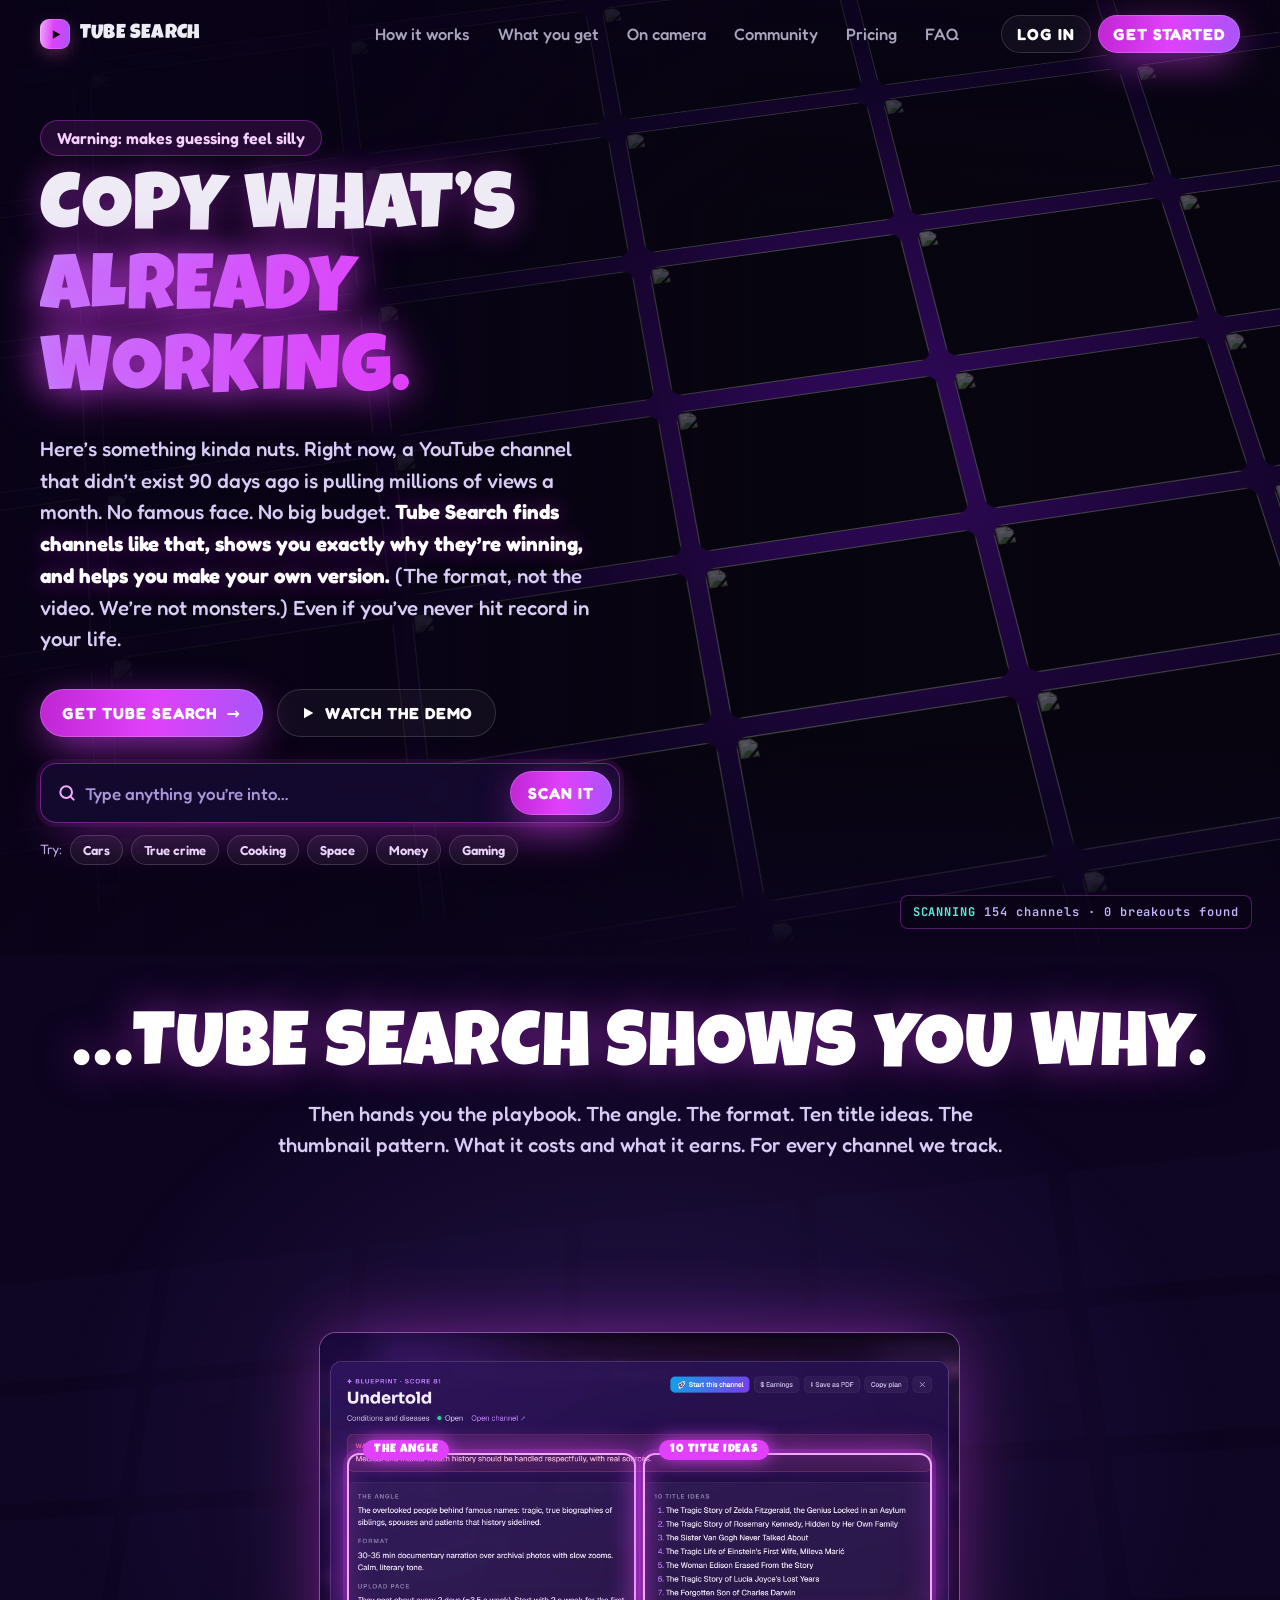
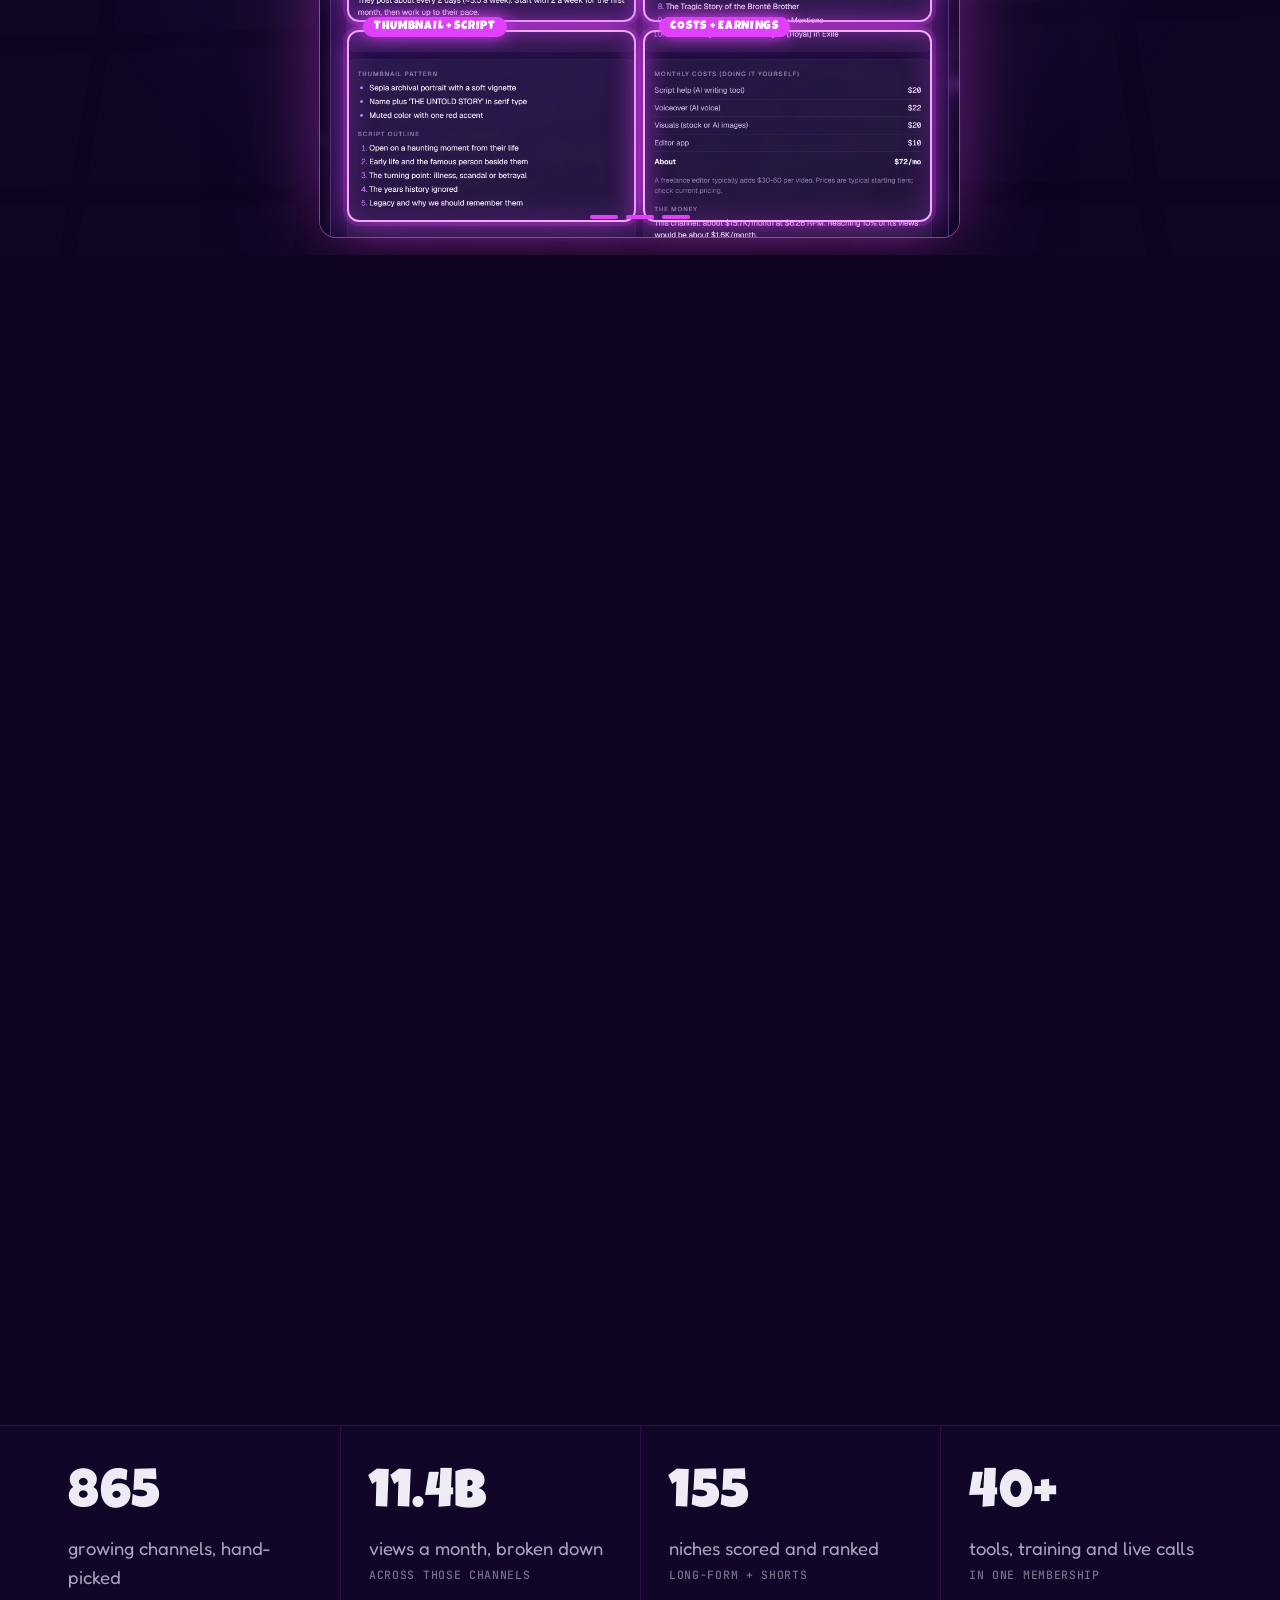
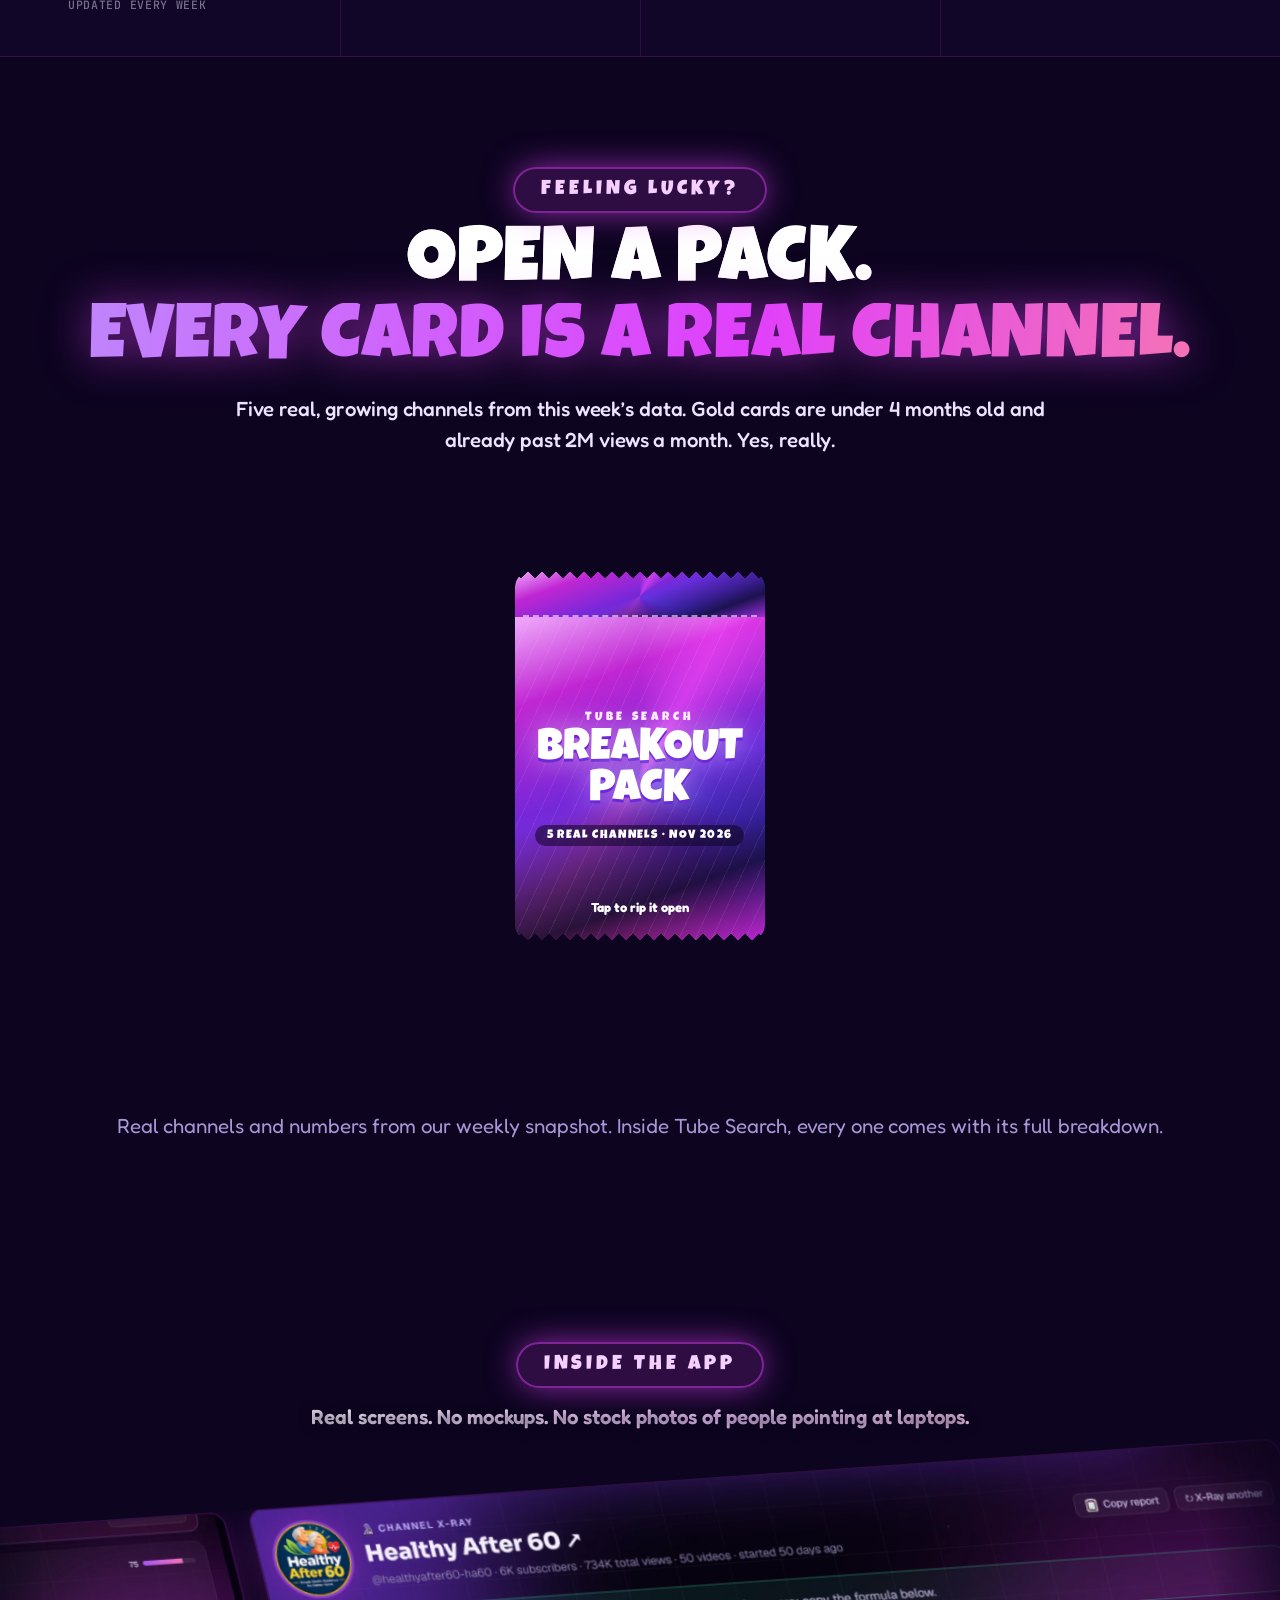
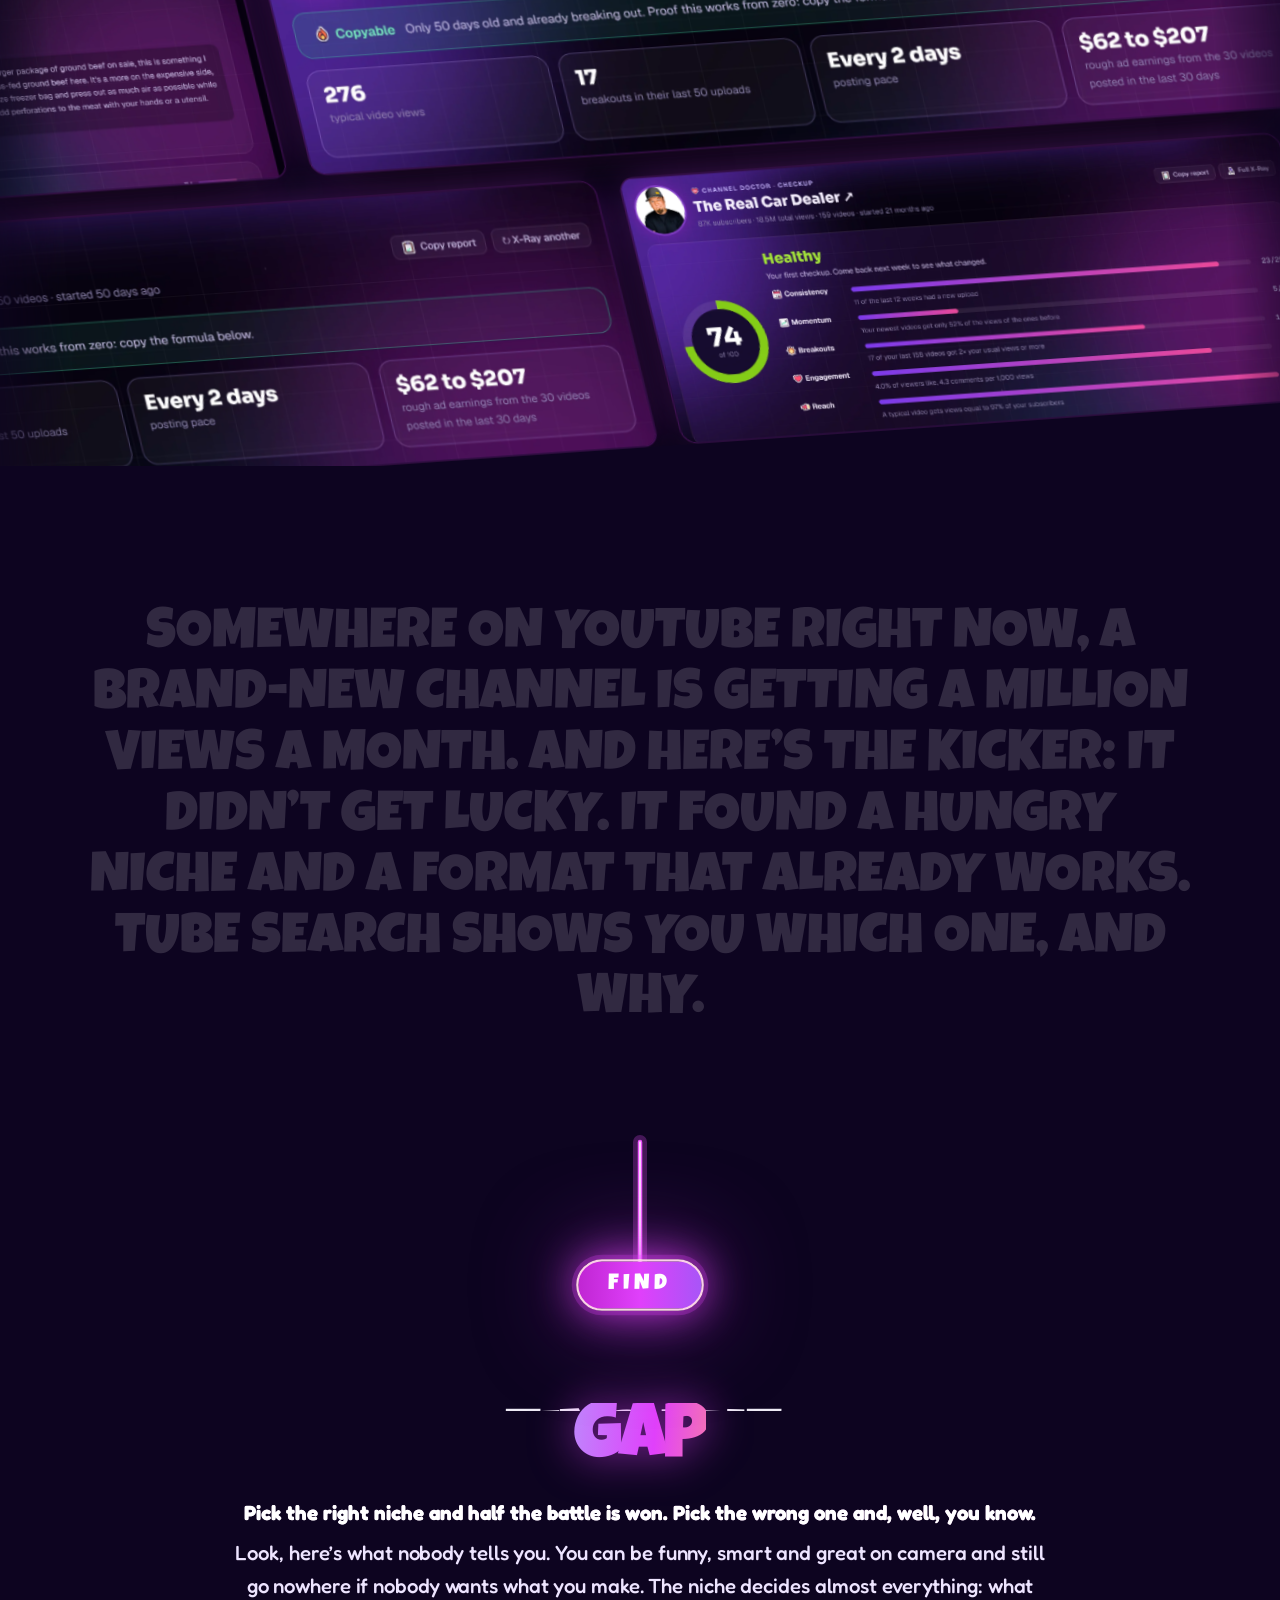
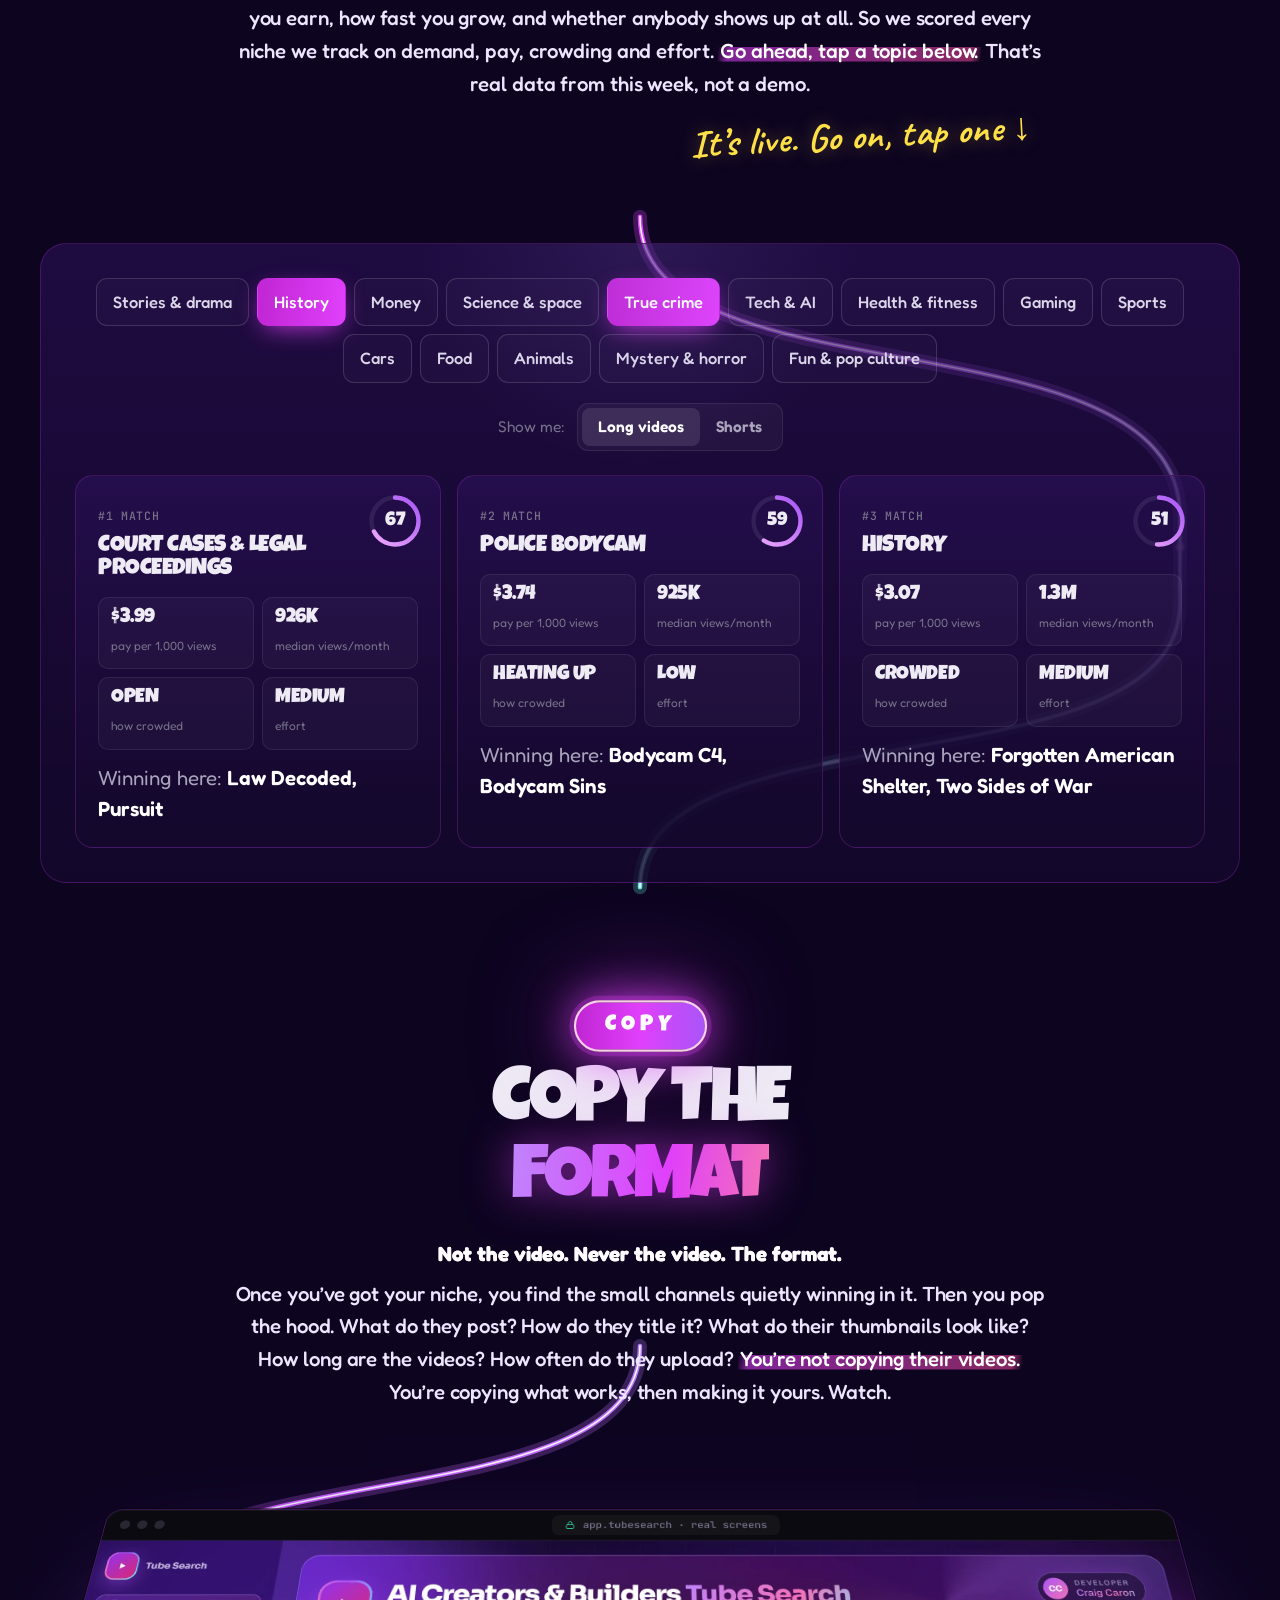
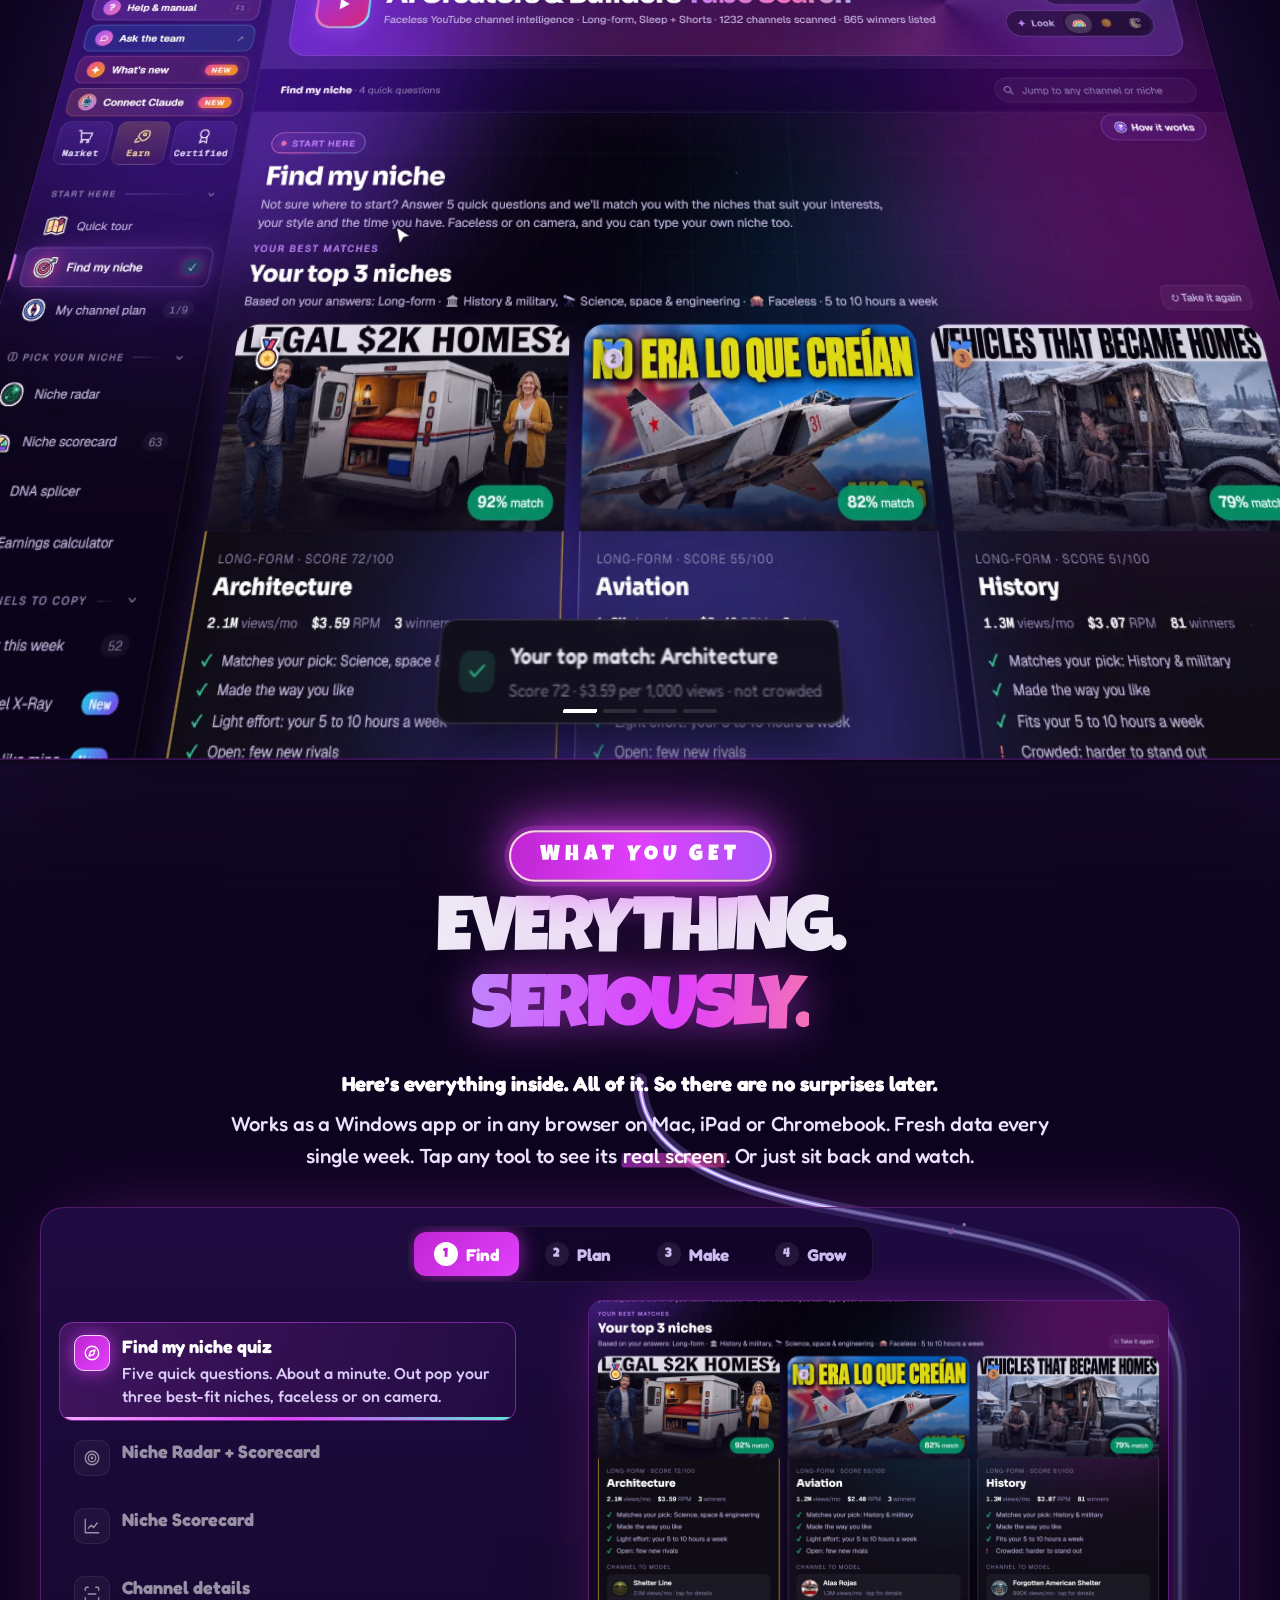
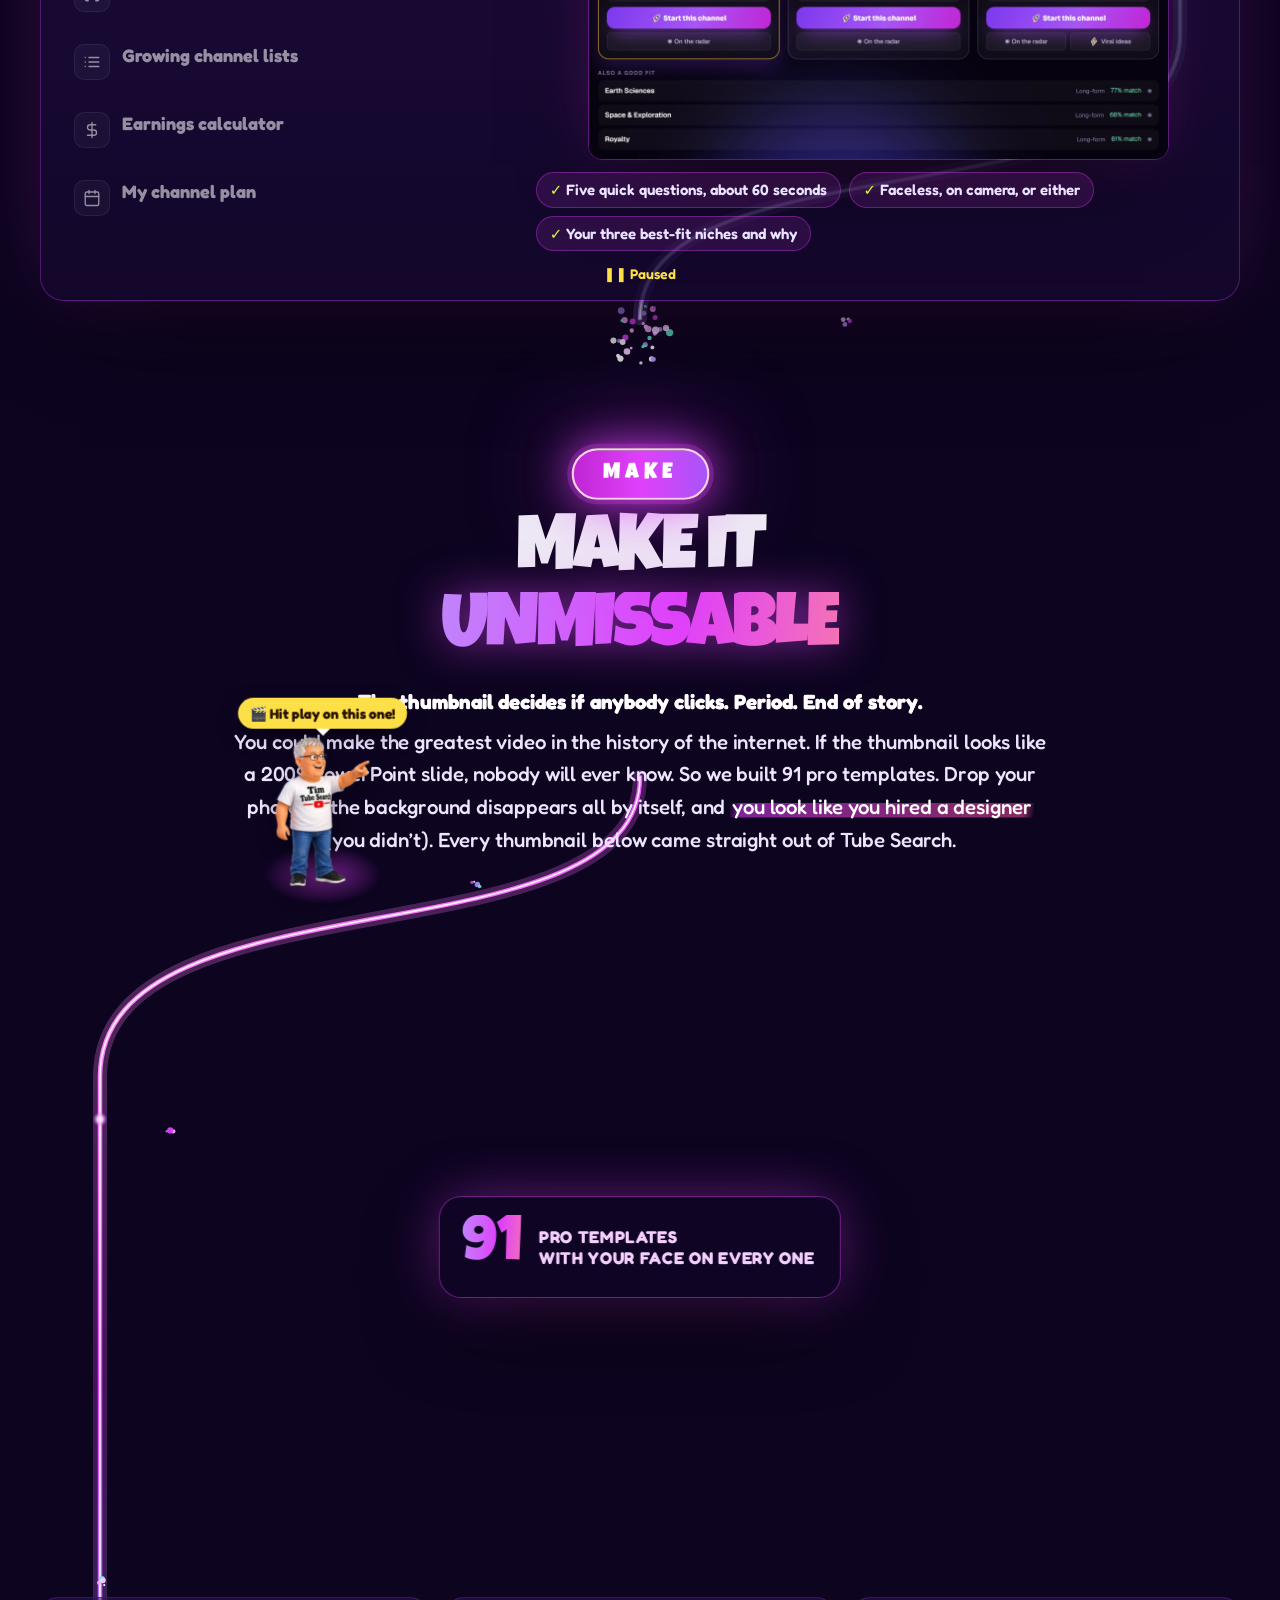
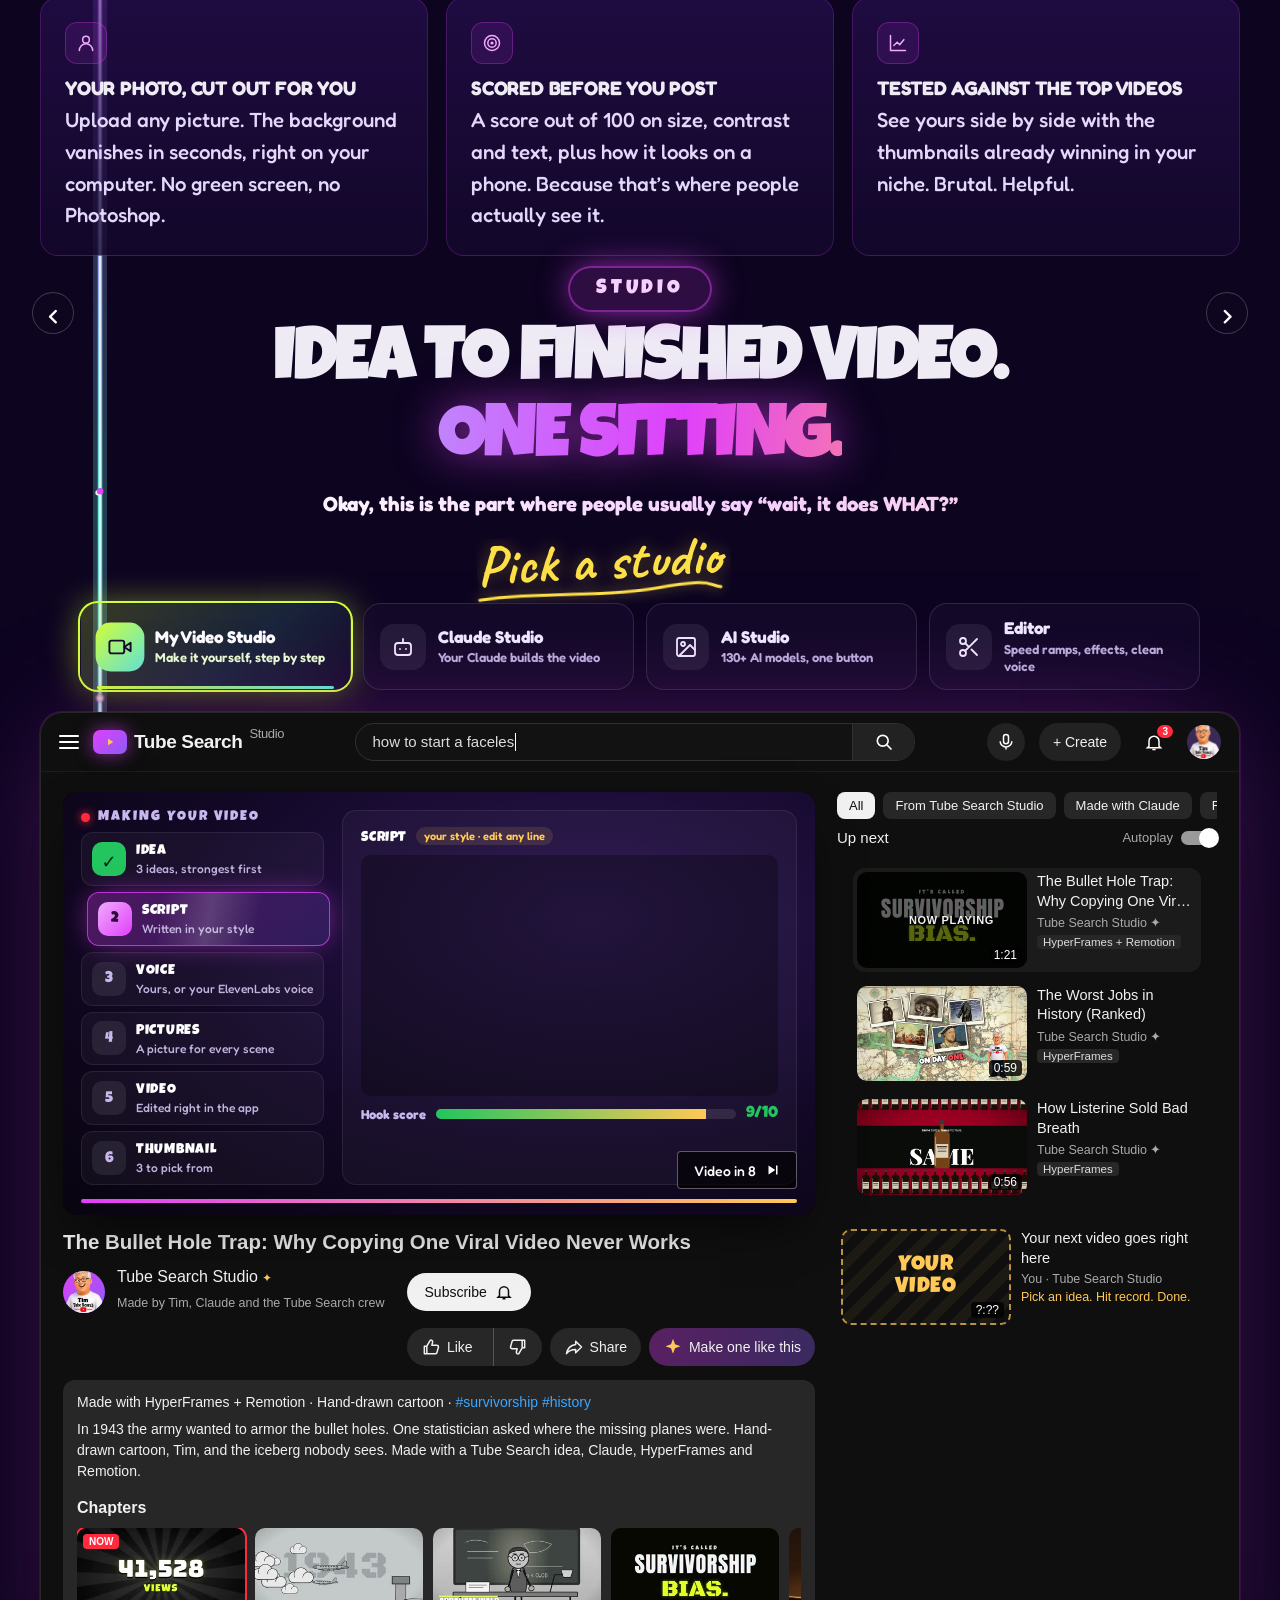
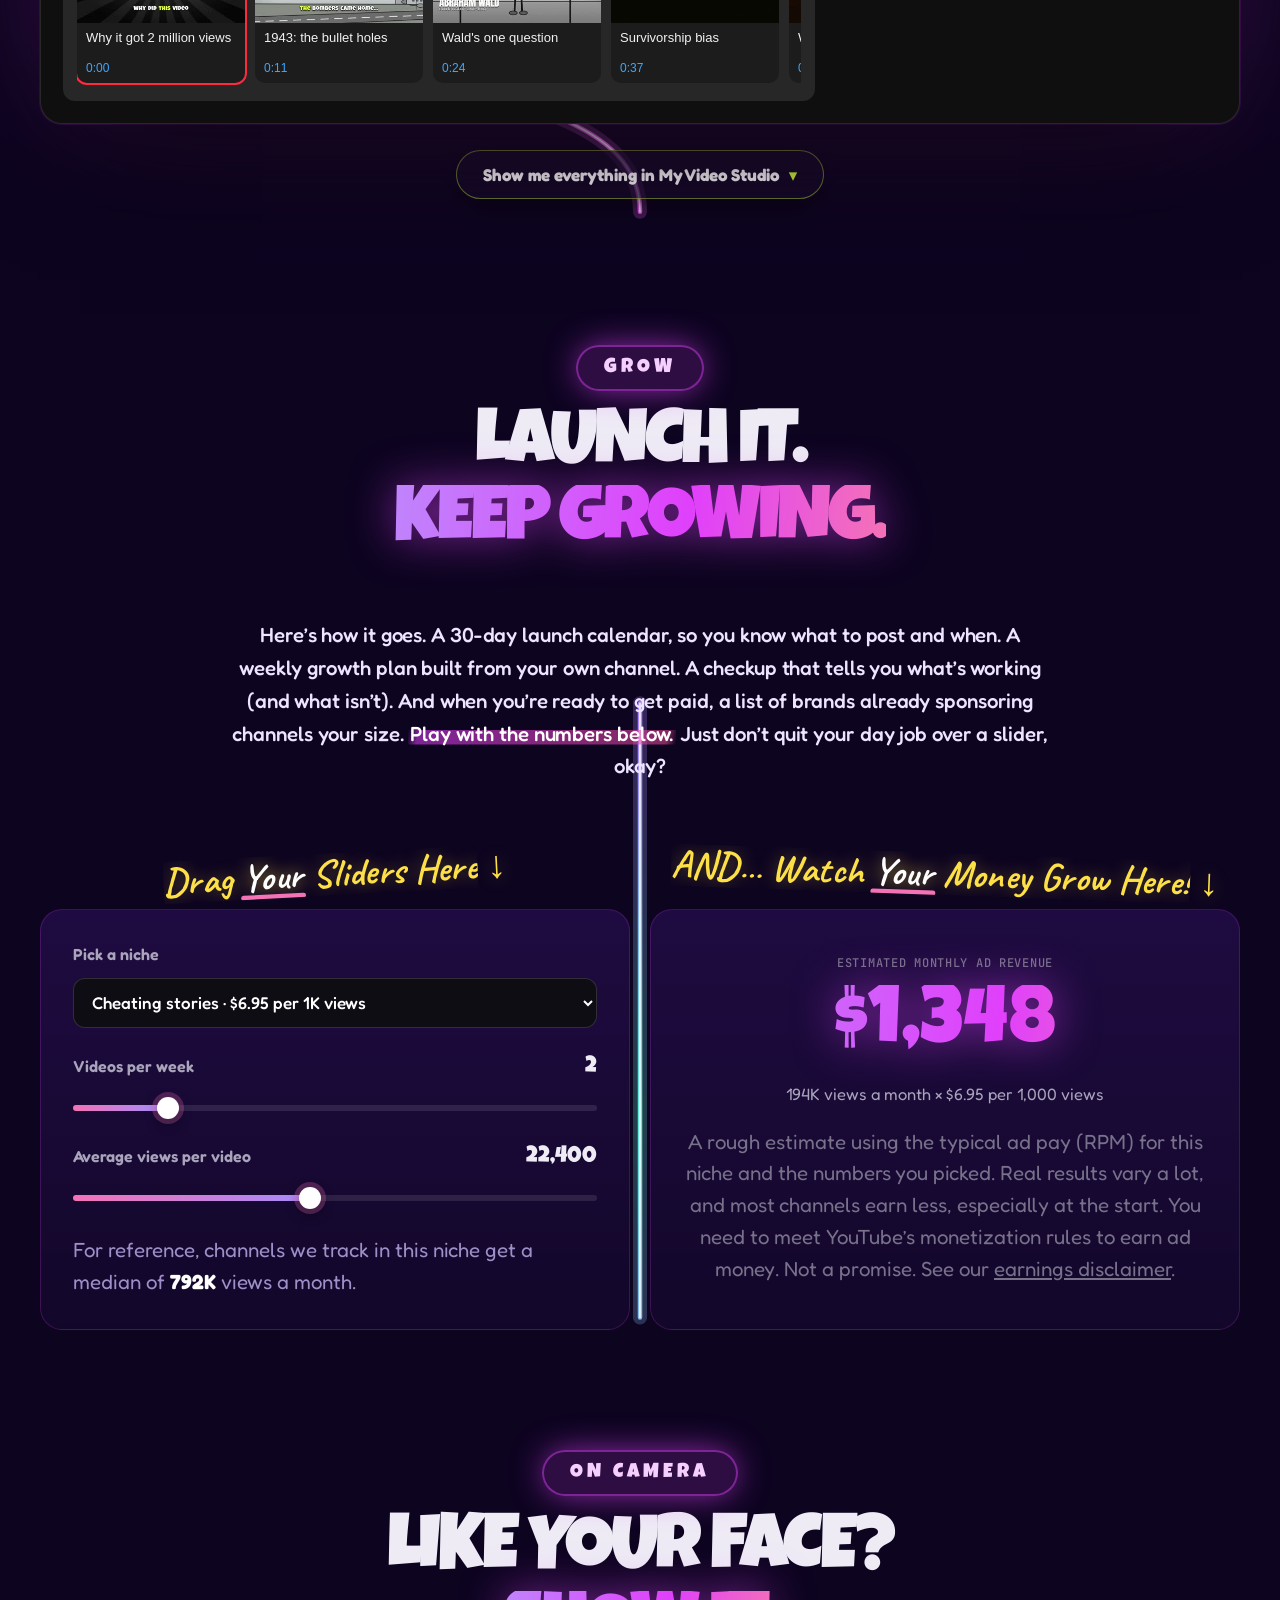
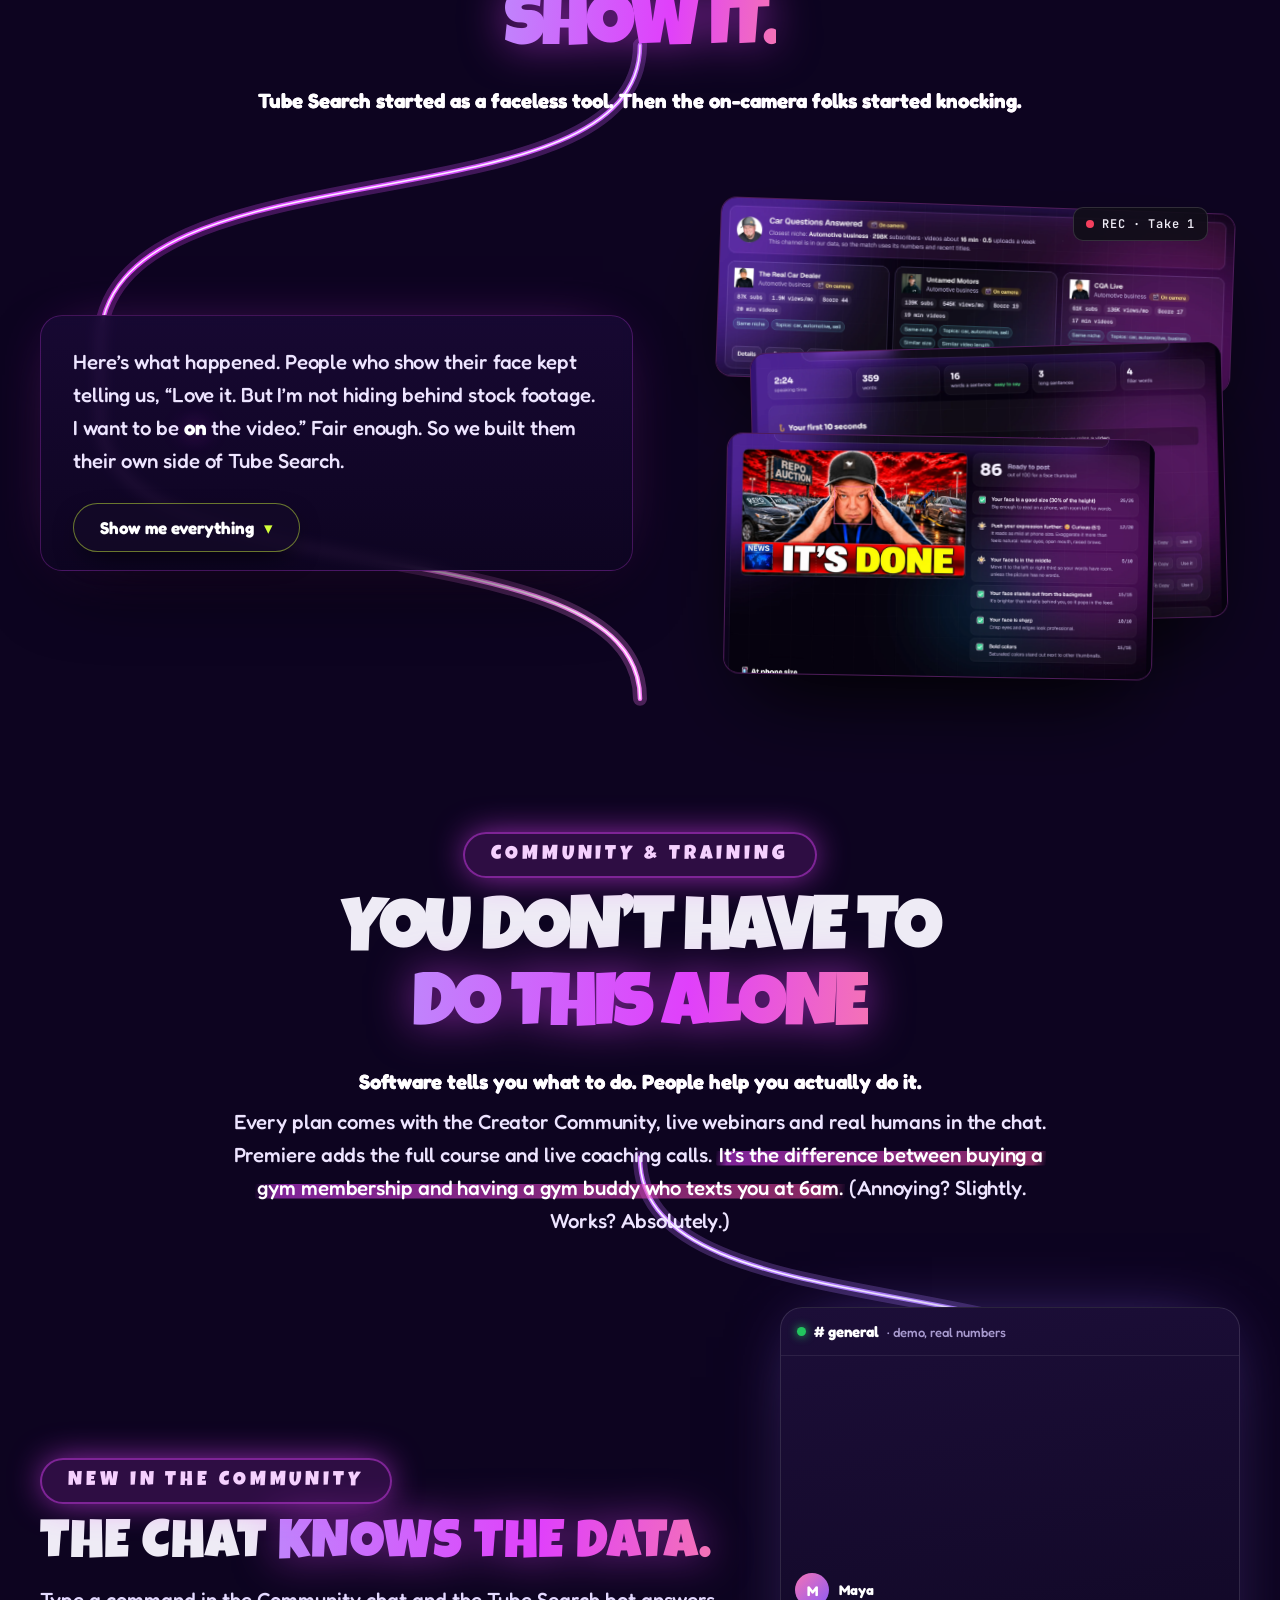
==== commit e0147b39: "Publish website" ====
--- a/index.html
+++ b/index.html
@@ -12,9 +12,9 @@
 <link rel="icon" href="data:image/svg+xml,%3Csvg xmlns='http://www.w3.org/2000/svg' viewBox='0 0 64 64'%3E%3Cdefs%3E%3ClinearGradient id='g' x1='0' y1='0' x2='1' y2='1'%3E%3Cstop offset='0' stop-color='%23F0ABFC'/%3E%3Cstop offset='1' stop-color='%23A855F7'/%3E%3C/linearGradient%3E%3C/defs%3E%3Crect width='64' height='64' rx='16' fill='url(%23g)'/%3E%3Cpath d='M25 19l22 13-22 13z' fill='%230D0420'/%3E%3C/svg%3E">
 <link rel="preconnect" href="https://fonts.googleapis.com"><link rel="preconnect" href="https://fonts.gstatic.com" crossorigin>
 <link href="https://fonts.googleapis.com/css2?family=Luckiest+Guy&family=Fredoka:wght@400;500;600;700&family=Rubik:wght@400;500;600;700;800;900&family=Inter:wght@400;500;600;700&family=JetBrains+Mono:wght@500;600&family=Caveat:wght@600;700&family=Bebas+Neue&family=Special+Elite&family=Cinzel:wght@700;900&family=Playfair+Display:ital,wght@0,700;0,900;1,700&family=Orbitron:wght@700;900&family=Rajdhani:wght@600;700&family=Cormorant+Garamond:ital,wght@1,600&family=Anton&family=Bungee&family=Permanent+Marker&family=VT323&family=Inter:wght@200&display=swap" rel="stylesheet">
-<link rel="stylesheet" href="css/site.css?v=4x">
-<link rel="stylesheet" href="css/trek.css?v=4x">
-<link rel="stylesheet" href="css/v4.css?v=4x">
+<link rel="stylesheet" href="css/site.css?v=4y">
+<link rel="stylesheet" href="css/trek.css?v=4y">
+<link rel="stylesheet" href="css/v4.css?v=6c">
 </head>
 <body>
 <a class="skip" href="#main">Skip to the content</a>
@@ -65,7 +65,7 @@
 </header>
 <nav class="mnav" aria-label="Phone menu"><a href="#ch1">How it works</a><a href="#get">What you get</a><a href="#oncam">On camera</a><a href="#community">Community</a><a href="#pricing">Pricing</a><a href="#faq">FAQ</a><a data-m="/login" href="https://tubesearch-members.tubesearch.workers.dev/login">Log in</a><a class="btn btn-b" href="#pricing">Get started</a></nav>
 
-<nav class="jump" id="jump" aria-label="Jump to a section"><a href="#ch1">Find</a><a href="#get">Tools</a><a href="#ch3">Make</a><a href="#studio">Studio</a><a href="#ch4">Grow</a><a href="#oncam">On camera</a><a href="#pricing">Pricing</a><a href="#faq">FAQ</a></nav>
+<nav class="jump" id="jump" aria-label="Jump to a section"><a href="#ch1">Find</a><a href="#get">Tools</a><a href="#ch3">Make</a><a href="#studio">Studio</a><a href="#cstudio">Claude</a><a href="#aistudio">AI Studio</a><a href="#editor">Editor</a><a href="#ch4">Grow</a><a href="#oncam">On camera</a><a href="#pricing">Pricing</a><a href="#faq">FAQ</a></nav>
 <main id="main">
 <!-- HERO -->
 <section class="thero" id="top">
@@ -188,13 +188,8 @@
   <p class="sub rv">Works as a Windows app or in any browser on Mac, iPad or Chromebook. Fresh data every single week. Tap any tool to see its <mark class="hl">real screen</mark>. Or just sit back and watch.</p>
 </div></section>
 <!-- TOOL BOX: the Find / Plan / Make / Grow tour, plays by itself, no scroll pinning -->
-<section class="tbx-sec" id="toolbox" aria-label="Every tool, by step"><div class="wrap"><div class="tbx" id="tbx"><div class="tbx-tabs" role="tablist"><button type="button" class="tbx-tab on" data-t="0" role="tab"><b>1</b>Find</button><button type="button" class="tbx-tab" data-t="1" role="tab"><b>2</b>Plan</button><button type="button" class="tbx-tab" data-t="2" role="tab"><b>3</b>Make</button><button type="button" class="tbx-tab" data-t="3" role="tab"><b>4</b>Grow</button><i class="tbx-ind"></i></div><div class="tbx-body"><div class="tbx-list"><div class="tbx-pane on" data-t="0"><button type="button" class="tbx-tool" data-img="img/app/quiz.webp" data-k="0"><span class="tb"><svg class="ic"><use href="#i-compass"/></svg></span><span class="tx"><b>Find my niche quiz</b><small>Five quick questions. About a minute. Out pop your three best-fit niches, faceless or on camera.</small></span><i class="bar"></i></button><button type="button" class="tbx-tool" data-img="img/app/radar.webp" data-k="1"><span class="tb"><svg class="ic"><use href="#i-target"/></svg></span><span class="tx"><b>Niche Radar + Scorecard</b><small>Every niche on one chart. Which ones pay. Which ones are crowded. Which ones are wide open.</small></span><i class="bar"></i></button><button type="button" class="tbx-tool" data-img="img/ui/lists.webp" data-k="2"><span class="tb"><svg class="ic"><use href="#i-list"/></svg></span><span class="tx"><b>Growing channel lists</b><small>Channels growing right now, long-form and Shorts. With filters that actually help (imagine that).</small></span><i class="bar"></i></button><button type="button" class="tbx-tool" data-img="img/app/calc.webp" data-k="3"><span class="tb"><svg class="ic"><use href="#i-dollar"/></svg></span><span class="tx"><b>Earnings calculator</b><small>What months 1 to 12 could look like. Honest estimates, clearly labeled. No rented Lamborghinis.</small></span><i class="bar"></i></button><button type="button" class="tbx-tool" data-img="img/app/plan_path.webp" data-k="4"><span class="tb"><svg class="ic"><use href="#i-cal"/></svg></span><span class="tx"><b>My channel plan</b><small>A 9-step path from “I have no idea” to video number one. It even points at what to click.</small></span><i class="bar"></i></button></div><div class="tbx-pane" data-t="1"><button type="button" class="tbx-tool" data-img="img/app/xr_top.webp" data-k="0"><span class="tb"><svg class="ic"><use href="#i-scan"/></svg></span><span class="tx"><b>Channel X-Ray <span class="pl">Pro</span></b><small>Paste any channel. See its breakouts, its pace, rough earnings and the formula behind it. A little creepy. Very useful.</small></span><i class="bar"></i></button><button type="button" class="tbx-tool" data-img="img/app/blueprint.webp" data-k="1"><span class="tb"><svg class="ic"><use href="#i-file"/></svg></span><span class="tx"><b>Blueprints <span class="pl">Pro</span></b><small>A copy-this-channel plan on one page: the angle, title ideas, thumbnail style, script outline, even the costs. Save it as a PDF.</small></span><i class="bar"></i></button><button type="button" class="tbx-tool" data-img="img/app/hot_list.webp" data-k="2"><span class="tb"><svg class="ic"><use href="#i-flame"/></svg></span><span class="tx"><b>Hot on YouTube + Rising topics</b><small>What YouTube is pushing today, plus topics that just took off. Get there in the first 48 hours, before everybody else piles in.</small></span><i class="bar"></i></button><button type="button" class="tbx-tool" data-img="img/app/ideas.webp" data-k="3"><span class="tb"><svg class="ic"><use href="#i-bulb"/></svg></span><span class="tx"><b>Viral ideas</b><small>Video ideas backed by real videos that already blew up in your niche. Not guesses from a random idea machine.</small></span><i class="bar"></i></button><button type="button" class="tbx-tool" data-img="img/app/cm_ideas.webp" data-k="4"><span class="tb"><svg class="ic"><use href="#i-msg"/></svg></span><span class="tx"><b>Comment-to-Video</b><small>Reads your viewers’ comments and hands you your next five videos. They’re literally telling you what to make.</small></span><i class="bar"></i></button></div><div class="tbx-pane" data-t="2"><button type="button" class="tbx-tool" data-img="img/app/kit_top.webp" data-k="0"><span class="tb"><svg class="ic"><use href="#i-rocket"/></svg></span><span class="tx"><b>Video Launch Kit <span class="pl">Pro</span></b><small>Drop in one idea. Get scored titles, opening lines, a script outline, description and tags. Done before your coffee gets cold.</small></span><i class="bar"></i></button><button type="button" class="tbx-tool" data-img="img/app/st_gallery.webp" data-k="1"><span class="tb"><svg class="ic"><use href="#i-image"/></svg></span><span class="tx"><b>Thumbnail Studio <span class="pl">Pro</span></b><small>91 pro templates, your photo cut out for you, a score out of 100 and tests against the top videos. Look like you hired a designer.</small></span><i class="bar"></i></button><button type="button" class="tbx-tool" data-img="img/app/sc_hook.webp" data-k="2"><span class="tb"><svg class="ic"><use href="#i-mic"/></svg></span><span class="tx"><b>Script coach + teleprompter</b><small>Scores your first 10 seconds, flags the slow bits, then scrolls your script on screen so you can read it on camera.</small></span><i class="bar"></i></button><button type="button" class="tbx-tool" data-img="img/app/cp_list.webp" data-k="3"><span class="tb"><svg class="ic"><use href="#i-cut"/></svg></span><span class="tx"><b>Shorts clip finder</b><small>Finds the five best moments in your long video and turns them into captioned vertical Shorts. One video in, five Shorts out.</small></span><i class="bar"></i></button></div><div class="tbx-pane" data-t="3"><button type="button" class="tbx-tool" data-img="img/app/dc_top.webp" data-k="0"><span class="tb"><svg class="ic"><use href="#i-heart"/></svg></span><span class="tx"><b>Channel Doctor</b><small>A checkup out of 100. What’s working, what’s quietly killing your views, and what to make next.</small></span><i class="bar"></i></button><button type="button" class="tbx-tool" data-img="img/app/gr_tasks.webp" data-k="1"><span class="tb"><svg class="ic"><use href="#i-chart"/></svg></span><span class="tx"><b>My growth plan</b><small>A short to-do list for your channel every Monday. Do the list. Watch the numbers.</small></span><i class="bar"></i></button><button type="button" class="tbx-tool" data-img="img/app/sp_card.webp" data-k="2"><span class="tb"><svg class="ic"><use href="#i-dollar"/></svg></span><span class="tx"><b>Sponsor Finder</b><small>Which brands pay channels like yours, their promo codes, the smallest channels they sponsor, and a pitch you can send today.</small></span><i class="bar"></i></button><button type="button" class="tbx-tool" data-img="img/app/cc_box_top.webp" data-k="3"><span class="tb"><svg class="ic"><use href="#i-bot"/></svg></span><span class="tx"><b>Tube Search for Claude</b><small>Put Tube Search inside your own Claude. Ask it anything about niches and channels. It answers with our live numbers.</small></span><i class="bar"></i></button></div></div><div class="tbx-shot"><div class="tbx-scr"><img class="tbx-img on" src="img/app/quiz.webp" alt="Tube Search app screen"><img class="tbx-img" alt=""></div><p class="tbx-now"></p></div></div><div class="tbx-prog" aria-hidden="true"><i></i></div><div class="tbx-foot"><span class="tbx-play"></span></div></div></div></section>
+<section class="tbx-sec" id="toolbox" aria-label="Every tool, by step"><div class="wrap"><div class="tbx" id="tbx"><div class="tbx-tabs" role="tablist"><button type="button" class="tbx-tab on" data-t="0" role="tab"><b>1</b>Find</button><button type="button" class="tbx-tab" data-t="1" role="tab"><b>2</b>Plan</button><button type="button" class="tbx-tab" data-t="2" role="tab"><b>3</b>Make</button><button type="button" class="tbx-tab" data-t="3" role="tab"><b>4</b>Grow</button><i class="tbx-ind"></i></div><div class="tbx-body"><div class="tbx-list"><div class="tbx-pane on" data-t="0"><button type="button" class="tbx-tool" data-img="img/app/quiz.webp" data-k="0"><span class="tb"><svg class="ic"><use href="#i-compass"/></svg></span><span class="tx"><b>Find my niche quiz</b><small>Five quick questions. About a minute. Out pop your three best-fit niches, faceless or on camera.</small><ul class="tbx-det"><li>Five quick questions, about 60 seconds</li><li>Faceless, on camera, or either</li><li>Your three best-fit niches and why</li></ul></span><i class="bar"></i></button><button type="button" class="tbx-tool" data-img="img/app/radar.webp" data-k="1"><span class="tb"><svg class="ic"><use href="#i-target"/></svg></span><span class="tx"><b>Niche Radar + Scorecard</b><small>Every niche on one chart. Which ones pay. Which ones are crowded. Which ones are wide open.</small><ul class="tbx-det"><li>Every niche on one chart</li><li>Demand against crowding at a glance</li><li>Tap any dot for its real numbers</li></ul></span><i class="bar"></i></button><button type="button" class="tbx-tool" data-img="img/app/scorecard.webp" data-k="0"><span class="tb"><svg class="ic"><use href="#i-chart"/></svg></span><span class="tx"><b>Niche Scorecard</b><small>Every niche scored 0 to 100, with the pay, the typical views and how crowded it is.</small><ul class="tbx-det"><li>Each niche scored 0 to 100</li><li>Pay per 1,000 views, typical views, new winners</li><li>Competition, reach and effort side by side</li></ul></span><i class="bar"></i></button><button type="button" class="tbx-tool" data-img="img/app/details_top.webp" data-k="0"><span class="tb"><svg class="ic"><use href="#i-scan"/></svg></span><span class="tx"><b>Channel details</b><small>Tap any channel for its score, earnings estimate, upload pace and why it stands out.</small><ul class="tbx-det"><li>Score, earnings estimate and upload pace</li><li>Views on their latest videos</li><li>Why it stands out, then Make my version</li></ul></span><i class="bar"></i></button><button type="button" class="tbx-tool" data-img="img/ui/lists.webp" data-k="2"><span class="tb"><svg class="ic"><use href="#i-list"/></svg></span><span class="tx"><b>Growing channel lists</b><small>Channels growing right now, long-form and Shorts. With filters that actually help (imagine that).</small><ul class="tbx-det"><li>Channels growing right now, long-form and Shorts</li><li>Filters for views, age, length and pay</li><li>Faceless, on camera, or both</li></ul></span><i class="bar"></i></button><button type="button" class="tbx-tool" data-img="img/app/calc.webp" data-k="3"><span class="tb"><svg class="ic"><use href="#i-dollar"/></svg></span><span class="tx"><b>Earnings calculator</b><small>What months 1 to 12 could look like. Honest estimates, clearly labeled. No rented Lamborghinis.</small><ul class="tbx-det"><li>What months 1 to 12 could look like</li><li>Built on a real channel’s numbers</li><li>Honest estimates, clearly labeled</li></ul></span><i class="bar"></i></button><button type="button" class="tbx-tool" data-img="img/app/plan_path.webp" data-k="4"><span class="tb"><svg class="ic"><use href="#i-cal"/></svg></span><span class="tx"><b>My channel plan</b><small>A 9-step path from “I have no idea” to video number one. It even points at what to click.</small><ul class="tbx-det"><li>9 steps from no idea to video one</li><li>Points at exactly what to click</li><li>Ticks itself off as you go</li></ul></span><i class="bar"></i></button></div><div class="tbx-pane" data-t="1"><button type="button" class="tbx-tool" data-img="img/app/xr_top.webp" data-k="0"><span class="tb"><svg class="ic"><use href="#i-scan"/></svg></span><span class="tx"><b>Channel X-Ray <span class="pl">Pro</span></b><small>Paste any channel. See its breakouts, its pace, rough earnings and the formula behind it. A little creepy. Very useful.</small><ul class="tbx-det"><li>Paste any channel or handle</li><li>Its breakouts, upload pace and rough earnings</li><li>The formula behind its best videos</li></ul></span><i class="bar"></i></button><button type="button" class="tbx-tool" data-img="img/app/blueprint.webp" data-k="1"><span class="tb"><svg class="ic"><use href="#i-file"/></svg></span><span class="tx"><b>Blueprints <span class="pl">Pro</span></b><small>A copy-this-channel plan on one page: the angle, title ideas, thumbnail style, script outline, even the costs. Save it as a PDF.</small><ul class="tbx-det"><li>A copy-this-channel plan on one page</li><li>Angle, titles, thumbnail style and script outline</li><li>Costs included, saved as a PDF</li></ul></span><i class="bar"></i></button><button type="button" class="tbx-tool" data-img="img/app/hot_list.webp" data-k="2"><span class="tb"><svg class="ic"><use href="#i-flame"/></svg></span><span class="tx"><b>Hot on YouTube + Rising topics</b><small>What YouTube is pushing today, plus topics that just took off. Get there in the first 48 hours, before everybody else piles in.</small><ul class="tbx-det"><li>What is trending today, by category</li><li>Fastest growing videos from small channels</li><li>One click to make your version</li></ul></span><i class="bar"></i></button><button type="button" class="tbx-tool" data-img="img/app/ideas.webp" data-k="3"><span class="tb"><svg class="ic"><use href="#i-bulb"/></svg></span><span class="tx"><b>Viral ideas</b><small>Video ideas backed by real videos that already blew up in your niche. Not guesses from a random idea machine.</small><ul class="tbx-det"><li>Ideas backed by videos that already blew up</li><li>Pick a niche or type any topic</li><li>Save the ones you like for later</li></ul></span><i class="bar"></i></button><button type="button" class="tbx-tool" data-img="img/app/cm_ideas.webp" data-k="4"><span class="tb"><svg class="ic"><use href="#i-msg"/></svg></span><span class="tx"><b>Comment-to-Video</b><small>Reads your viewers’ comments and hands you your next five videos. They’re literally telling you what to make.</small><ul class="tbx-det"><li>Reads the comments on any video</li><li>Your next 5 videos, asked for by viewers</li><li>Shows who asked and how many agreed</li></ul></span><i class="bar"></i></button><button type="button" class="tbx-tool" data-img="img/app/lk_res.webp" data-k="0"><span class="tb"><svg class="ic"><use href="#i-copy"/></svg></span><span class="tx"><b>Channels like mine</b><small>Paste your channel. See the growing channels most like yours, same niche, size and length.</small><ul class="tbx-det"><li>Paste your channel or a handle</li><li>Similar channels that are growing</li><li>Same niche, size and video length</li></ul></span><i class="bar"></i></button><button type="button" class="tbx-tool" data-img="img/app/kit_titles.webp" data-k="0"><span class="tb"><svg class="ic"><use href="#i-bulb"/></svg></span><span class="tx"><b>Title lab</b><small>Every title scored out of 100, with the style it uses. Copy the winner in one click.</small><ul class="tbx-det"><li>Titles scored out of 100</li><li>The style each title uses</li><li>Copy, save or use it in one click</li></ul></span><i class="bar"></i></button></div><div class="tbx-pane" data-t="2"><button type="button" class="tbx-tool" data-img="img/app/kit_top.webp" data-k="0"><span class="tb"><svg class="ic"><use href="#i-rocket"/></svg></span><span class="tx"><b>Video Launch Kit <span class="pl">Pro</span></b><small>Drop in one idea. Get scored titles, opening lines, a script outline, description and tags. Done before your coffee gets cold.</small><ul class="tbx-det"><li>Drop in one video idea</li><li>Scored titles, opening lines and a script outline</li><li>Description and tags ready to paste</li></ul></span><i class="bar"></i></button><button type="button" class="tbx-tool" data-img="img/app/st_gallery.webp" data-k="1"><span class="tb"><svg class="ic"><use href="#i-image"/></svg></span><span class="tx"><b>Thumbnail Studio <span class="pl">Pro</span></b><small>91 pro templates, your photo cut out for you, a score out of 100 and tests against the top videos. Look like you hired a designer.</small><ul class="tbx-det"><li>91 pro templates</li><li>Your photo cut out for you</li><li>A score out of 100 and tests against top videos</li></ul></span><i class="bar"></i></button><button type="button" class="tbx-tool" data-img="img/app/sc_hook.webp" data-k="2"><span class="tb"><svg class="ic"><use href="#i-mic"/></svg></span><span class="tx"><b>Script coach + teleprompter</b><small>Scores your first 10 seconds, flags the slow bits, then scrolls your script on screen so you can read it on camera.</small><ul class="tbx-det"><li>Scores your first 10 seconds</li><li>Speaking time, long sentences, filler words</li><li>Three better openings to copy</li></ul></span><i class="bar"></i></button><button type="button" class="tbx-tool" data-img="img/app/fc_res.webp" data-k="0"><span class="tb"><svg class="ic"><use href="#i-user"/></svg></span><span class="tx"><b>Face thumbnail lab</b><small>Scores your face thumbnail out of 100 and shows it at real phone size before you post.</small><ul class="tbx-det"><li>Scores your face thumbnail out of 100</li><li>Size, expression, light and colors checked</li><li>See it at real phone size</li></ul></span><i class="bar"></i></button><button type="button" class="tbx-tool" data-img="img/app/cs_studio.webp" data-k="3"><span class="tb"><svg class="ic"><use href="#i-bot"/></svg></span><span class="tx"><b>Claude Studio</b><small>Type a topic. Your own Claude builds the whole video, one checked scene at a time. Moving maps, charts, your character. You watch.</small><ul class="tbx-det"><li>Type a topic, your own Claude builds the video</li><li>One checked scene at a time</li><li>Moving maps, charts and your character</li></ul></span><i class="bar"></i></button><button type="button" class="tbx-tool" data-img="img/app/cp_list.webp" data-k="4"><span class="tb"><svg class="ic"><use href="#i-cut"/></svg></span><span class="tx"><b>Shorts clip finder</b><small>Finds the five best moments in your long video and turns them into captioned vertical Shorts. One video in, five Shorts out.</small><ul class="tbx-det"><li>Finds the 5 best moments in a long video</li><li>Strong first line and a real payoff</li><li>Captions and a vertical preview ready</li></ul></span><i class="bar"></i></button></div><div class="tbx-pane" data-t="3"><button type="button" class="tbx-tool" data-img="img/app/dc_top.webp" data-k="0"><span class="tb"><svg class="ic"><use href="#i-heart"/></svg></span><span class="tx"><b>Channel Doctor</b><small>A checkup out of 100. What’s working, what’s quietly killing your views, and what to make next.</small><ul class="tbx-det"><li>A checkup out of 100</li><li>What is working and what is hurting views</li><li>What to make next</li></ul></span><i class="bar"></i></button><button type="button" class="tbx-tool" data-img="img/app/gr_tasks.webp" data-k="1"><span class="tb"><svg class="ic"><use href="#i-chart"/></svg></span><span class="tx"><b>My growth plan</b><small>A short to-do list for your channel every Monday. Do the list. Watch the numbers.</small><ul class="tbx-det"><li>A fresh checklist every Monday</li><li>Built from your own channel</li><li>Follow-ups to your recent hits</li></ul></span><i class="bar"></i></button><button type="button" class="tbx-tool" data-img="img/app/sp_card.webp" data-k="2"><span class="tb"><svg class="ic"><use href="#i-dollar"/></svg></span><span class="tx"><b>Sponsor Finder</b><small>Which brands pay channels like yours, their promo codes, the smallest channels they sponsor, and a pitch you can send today.</small><ul class="tbx-det"><li>Brands paying channels in your niche</li><li>The smallest channels they sponsor</li><li>Their codes and a pitch you can send</li></ul></span><i class="bar"></i></button><button type="button" class="tbx-tool" data-img="img/app/cc_box_top.webp" data-k="3"><span class="tb"><svg class="ic"><use href="#i-bot"/></svg></span><span class="tx"><b>Tube Search for Claude</b><small>Put Tube Search inside your own Claude. Ask it anything about niches and channels. It answers with our live numbers.</small><ul class="tbx-det"><li>Put Tube Search inside your own Claude</li><li>Ask for niches, breakdowns and weekly plans</li><li>Answers come with our live numbers</li></ul></span><i class="bar"></i></button></div></div><div class="tbx-shot"><div class="tbx-scr"><img class="tbx-img on" src="img/app/quiz.webp" alt="Tube Search app screen"><img class="tbx-img" alt=""></div><p class="tbx-now"></p><ul class="tbx-detnow" aria-live="polite"></ul></div></div><div class="tbx-prog" aria-hidden="true"><i></i></div><div class="tbx-foot"><span class="tbx-play"></span></div></div></div></section>
 <!-- UP CLOSE -->
-<section class="upc" id="upclose"><div class="ust">
-  <p class="deck-cap"><span class="chap">Up close</span> Scroll to flip through every screen</p>
-  <div class="utrack"><article class="uc"><div class="ui"><img src="img/app/quiz.webp" alt="Find my niche quiz screen"></div><div class="ub"><span class="ut">Find</span><h3>Find my niche quiz</h3><ul><li>Five quick questions, about 60 seconds</li><li>Faceless, on camera, or either</li><li>Your three best-fit niches and why</li></ul></div></article><article class="uc"><div class="ui"><img src="img/app/radar.webp" alt="Niche Radar screen"></div><div class="ub"><span class="ut">Find</span><h3>Niche Radar</h3><ul><li>Every niche on one chart</li><li>Demand against crowding at a glance</li><li>Tap any dot for its real numbers</li></ul></div></article><article class="uc"><div class="ui"><img src="img/app/scorecard.webp" alt="Niche Scorecard screen"></div><div class="ub"><span class="ut">Find</span><h3>Niche Scorecard</h3><ul><li>Each niche scored 0 to 100</li><li>Pay per 1,000 views, typical views, new winners</li><li>Competition, reach and effort side by side</li></ul></div></article><article class="uc"><div class="ui"><img src="img/app/details_top.webp" alt="Channel details screen"></div><div class="ub"><span class="ut">Find</span><h3>Channel details</h3><ul><li>Score, earnings estimate and upload pace</li><li>Views on their latest videos</li><li>Why it stands out, then Make my version</li></ul></div></article><article class="uc"><div class="ui"><img src="img/ui/lists.webp" alt="Growing channel lists screen"></div><div class="ub"><span class="ut">Find</span><h3>Growing channel lists</h3><ul><li>Channels growing right now, long-form and Shorts</li><li>Filters for views, age, length and pay</li><li>Faceless, on camera, or both</li></ul></div></article><article class="uc"><div class="ui"><img src="img/app/calc.webp" alt="Earnings calculator screen"></div><div class="ub"><span class="ut">Plan</span><h3>Earnings calculator</h3><ul><li>What months 1 to 12 could look like</li><li>Built on a real channel’s numbers</li><li>Honest estimates, clearly labeled</li></ul></div></article><article class="uc"><div class="ui"><img src="img/app/ideas.webp" alt="Viral ideas screen"></div><div class="ub"><span class="ut">Plan</span><h3>Viral ideas</h3><ul><li>Ideas backed by videos that already blew up</li><li>Pick a niche or type any topic</li><li>Save the ones you like for later</li></ul></div></article><article class="uc"><div class="ui"><img src="img/app/hot_list.webp" alt="Hot on YouTube screen"></div><div class="ub"><span class="ut">Plan</span><h3>Hot on YouTube</h3><ul><li>What is trending today, by category</li><li>Fastest growing videos from small channels</li><li>One click to make your version</li></ul></div></article><article class="uc"><div class="ui"><img src="img/app/cm_ideas.webp" alt="Comment-to-Video screen"></div><div class="ub"><span class="ut">Plan</span><h3>Comment-to-Video</h3><ul><li>Reads the comments on any video</li><li>Your next 5 videos, asked for by viewers</li><li>Shows who asked and how many agreed</li></ul></div></article><article class="uc"><div class="ui"><img src="img/app/xr_top.webp" alt="Channel X-Ray screen"></div><div class="ub"><span class="ut">Plan</span><h3>Channel X-Ray <span class="pl">Pro</span></h3><ul><li>Paste any channel</li><li>Its breakout videos and posting pace</li><li>The formula behind its growth</li></ul></div></article><article class="uc"><div class="ui"><img src="img/app/blueprint.webp" alt="Blueprints screen"></div><div class="ub"><span class="ut">Plan</span><h3>Blueprints <span class="pl">Pro</span></h3><ul><li>A copy-this-channel plan in one page</li><li>Angle, 10 title ideas, thumbnail pattern, script outline</li><li>Monthly costs and what the channel earns</li></ul></div></article><article class="uc"><div class="ui"><img src="img/app/lk_res.webp" alt="Channels like mine screen"></div><div class="ub"><span class="ut">Plan</span><h3>Channels like mine</h3><ul><li>Paste your channel or a handle</li><li>Similar channels that are growing</li><li>Same niche, size and video length</li></ul></div></article><article class="uc"><div class="ui"><img src="img/app/kit_top.webp" alt="Video Launch Kit screen"></div><div class="ub"><span class="ut">Make</span><h3>Video Launch Kit <span class="pl">Pro</span></h3><ul><li>One idea in, a full plan out</li><li>How hot the topic is right now</li><li>Best length and views to aim for</li></ul></div></article><article class="uc"><div class="ui"><img src="img/app/kit_titles.webp" alt="Title lab screen"></div><div class="ub"><span class="ut">Make</span><h3>Title lab</h3><ul><li>Titles scored out of 100</li><li>The style each title uses</li><li>Copy, save or use it in one click</li></ul></div></article><article class="uc"><div class="ui"><img src="img/app/st_gallery.webp" alt="Thumbnail Studio screen"></div><div class="ub"><span class="ut">Make</span><h3>Thumbnail Studio <span class="pl">Pro</span></h3><ul><li>91 pro templates, 35 premium</li><li>Drop in your own photo</li><li>Score it against the top videos</li></ul></div></article><article class="uc"><div class="ui"><img src="img/app/fc_res.webp" alt="Face thumbnail lab screen"></div><div class="ub"><span class="ut">Make</span><h3>Face thumbnail lab</h3><ul><li>Scores your face thumbnail out of 100</li><li>Size, expression, light and colors checked</li><li>See it at real phone size</li></ul></div></article><article class="uc"><div class="ui"><img src="img/app/sc_hook.webp" alt="Script coach screen"></div><div class="ub"><span class="ut">Make</span><h3>Script coach</h3><ul><li>Scores your first 10 seconds</li><li>Speaking time, long sentences, filler words</li><li>Three better openings to copy</li></ul></div></article><article class="uc"><div class="ui"><img src="img/app/cp_list.webp" alt="Shorts clip finder screen"></div><div class="ub"><span class="ut">Make</span><h3>Shorts clip finder</h3><ul><li>Finds the 5 best moments in a long video</li><li>Strong first line and a real payoff</li><li>Captions and a vertical preview ready</li></ul></div></article><article class="uc"><div class="ui"><img src="img/app/plan_path.webp" alt="My channel plan screen"></div><div class="ub"><span class="ut">Grow</span><h3>My channel plan</h3><ul><li>9 steps from no idea to video one</li><li>Points at exactly what to click</li><li>Ticks itself off as you go</li></ul></div></article><article class="uc"><div class="ui"><img src="img/app/dc_top.webp" alt="Channel Doctor screen"></div><div class="ub"><span class="ut">Grow</span><h3>Channel Doctor</h3><ul><li>A checkup out of 100</li><li>What is working and what is hurting views</li><li>What to make next</li></ul></div></article><article class="uc"><div class="ui"><img src="img/app/gr_tasks.webp" alt="My growth plan screen"></div><div class="ub"><span class="ut">Grow</span><h3>My growth plan</h3><ul><li>A fresh checklist every Monday</li><li>Built from your own channel</li><li>Follow-ups to your recent hits</li></ul></div></article><article class="uc"><div class="ui"><img src="img/app/sp_card.webp" alt="Sponsor Finder screen"></div><div class="ub"><span class="ut">Grow</span><h3>Sponsor Finder</h3><ul><li>Brands paying channels in your niche</li><li>The smallest channels they sponsor</li><li>Their codes and a pitch you can send</li></ul></div></article><article class="uc"><div class="ui"><img src="img/app/cc_box_top.webp" alt="Tube Search for Claude screen"></div><div class="ub"><span class="ut">Grow</span><h3>Tube Search for Claude</h3><ul><li>Put Tube Search inside your own Claude</li><li>Ask for niches, breakdowns and weekly plans</li><li>Answers come with our live numbers</li></ul></div></article></div>
-  <div class="ubar"><i></i></div><div class="ucount"><b>01</b> / 23</div>
-</div></section>
 
 <!-- CHAPTER 03: MAKE IT -->
 <section class="chapter" id="ch3"><div class="wrap">
@@ -219,15 +214,15 @@
 </div></div>
 </section>
 
-<!-- CHAPTER: MY VIDEO STUDIO -->
-<section class="chapter" id="studio"><div class="wrap">
-  <span class="chap">Studio</span>
+<!-- STUDIO TOUR (v6): four studios, one box -->
+<section class="tour-sec" id="tour" aria-label="The four studios"><div class="wrap">
+<div class="tour-nav"><p class="tour-hint"><span class="th-w"><span class="th-t">Pick a studio</span><svg class="th-u" viewBox="0 0 220 14" preserveAspectRatio="none" aria-hidden="true"><path d="M3 9 C 50 3, 110 13, 160 6 S 205 5, 217 8"/></svg></span><svg class="th-arrow" viewBox="0 0 70 46" aria-hidden="true"><path d="M4 8 C 22 2, 44 6, 52 30"/><path d="M42 26 L52 32 L57 20"/></svg></p><div class="tour-tabs" role="tablist"><button type="button" class="tour-tab on" data-s="studio" role="tab" aria-selected="true"><i class="tt-ic" aria-hidden="true"><svg class="ic"><use href="#i-video"/></svg></i><span class="tt-tx"><b>My Video Studio</b><small>Make it yourself, step by step</small></span></button><button type="button" class="tour-tab" data-s="cstudio" role="tab" aria-selected="false"><i class="tt-ic" aria-hidden="true"><svg class="ic"><use href="#i-bot"/></svg></i><span class="tt-tx"><b>Claude Studio</b><small>Your Claude builds the video</small></span></button><button type="button" class="tour-tab" data-s="aistudio" role="tab" aria-selected="false"><i class="tt-ic" aria-hidden="true"><svg class="ic"><use href="#i-image"/></svg></i><span class="tt-tx"><b>AI Studio</b><small>130+ AI models, one button</small></span></button><button type="button" class="tour-tab" data-s="editor" role="tab" aria-selected="false"><i class="tt-ic" aria-hidden="true"><svg class="ic"><use href="#i-cut"/></svg></i><span class="tt-tx"><b>Editor</b><small>Speed ramps, effects, clean voice</small></span></button></div></div>
+<div class="tour-stage"><button type="button" class="tour-arr prev" aria-label="Previous studio">‹</button><button type="button" class="tour-arr next" aria-label="Next studio">›</button>
+<div class="tour-slide" id="studio" role="tabpanel">
+  <div class="tour-head"><span class="chap">Studio</span>
   <h2 class="h2"><span class="ln"><span>Idea to finished video. </span></span><span class="ln"><span class="magtxt">One sitting.</span></span></h2>
-  <p class="lead2 rv">Okay, this is the part where people usually say “wait, it does WHAT?”</p>
-  <p class="sub rv">Finding a winning niche is great. But then you still have to write the thing, voice it, find pictures for every scene, edit it and make a thumbnail. That’s where most channels quietly die. So we built <b>My Video Studio</b>. Pick an idea, Claude writes the script in your channel’s style (don’t love a line? Change it. Every word is yours to edit before you record), you record your voice (or use your own ElevenLabs voice), the storyboard fills itself with pictures, and <mark class="hl">the app edits the whole video for you</mark>. Captions, zooms, music, end screen. Then it makes three thumbnails to pick from. Here’s one we made. Hit play.</p>
-</div></section>
-<section class="blk" data-tim="🎬 Hit play on this one!"><div class="wrap">
-  <div class="ytw rv" id="vsv">
+  <p class="lead2 rv">Okay, this is the part where people usually say “wait, it does WHAT?”</p></div>
+  <div class="ytw rv" id="vsv" data-tim="🎬 Hit play on this one!">
     <div class="ytw-top">
       <span class="ytw-menu" aria-hidden="true"><i></i><i></i><i></i></span>
       <span class="ytw-logo"><b><svg viewBox="0 0 24 24" aria-hidden="true"><path d="M9 7v10l8-5z"/></svg></b>Tube Search <em>Studio</em></span>
@@ -289,14 +284,232 @@
       </aside>
     </div>
   </div>
+
+  <div class="fold-row"><button type="button" class="fold-btn" aria-expanded="false" data-fold="studio-more"><span>Show me everything in My Video Studio</span><i aria-hidden="true">▾</i></button></div>
+</div>
+<div class="tour-slide" id="cstudio" role="tabpanel" hidden>
+  <div class="tour-head"><span class="chap">Claude Studio</span>
+  <h2 class="h2"><span class="ln"><span>Your Claude edits. </span></span><span class="ln"><span class="magtxt">You just watch.</span></span></h2>
+  <p class="lead2 rv">Now here’s the part I’m a little too excited about.</p></div>
+  <div class="cs-view rv" id="csView" data-tim="🤖 Your Claude makes this!">
+    <div class="cs-tabs" role="tablist">
+      <button type="button" class="cs-tab on" data-i="0" role="tab"><span>🤖</span><b>Claude Studio</b><i></i></button>
+      <button type="button" class="cs-tab" data-i="1" role="tab"><span>✏️</span><b>Edit my scenes</b><i></i></button>
+      <button type="button" class="cs-tab" data-i="2" role="tab"><span>🧪</span><b>Style Lab</b><i></i></button>
+      <button type="button" class="cs-tab" data-i="3" role="tab"><span>📚</span><b>Motion library</b><i></i></button>
+      <button type="button" class="cs-tab" data-i="4" role="tab"><span>🧍</span><b>Your characters</b><i></i></button>
+      <button type="button" class="cs-tab" data-i="5" role="tab"><span>🧠</span><b>Before you make it</b><i></i></button>
+      <button type="button" class="cs-tab" data-i="6" role="tab"><span>📂</span><b>My projects</b><i></i></button>
+    </div>
+    <div class="cs-win">
+      <div class="cs-bar"><i></i><i></i><i></i><span id="csUrl">Tube Search · Claude Studio</span></div>
+      <div class="cs-scr"><img id="csImg" src="img/app/cs_studio.webp" alt="Claude Studio in the Tube Search app" width="1440" height="900"></div>
+      <div class="cs-info"><h4 id="csT"></h4><ul id="csL"></ul></div>
+    </div>
+  </div>
+
+  <p class="cs-note rv">Honest bit: Claude Studio uses <b>your own</b> Claude (a claude.ai plan). The better your plan, the more videos a day it can make.</p>
+  <div class="fold-row"><button type="button" class="fold-btn" aria-expanded="false" data-fold="cstudio-more"><span>Show me everything in Claude Studio</span><i aria-hidden="true">▾</i></button></div>
+</div>
+<div class="tour-slide as-slide" id="aistudio" role="tabpanel" hidden>
+  <div class="tour-head"><span class="chap as-chap">AI Studio</span>
+  <h2 class="h2"><span class="ln"><span>Every AI model. </span></span><span class="ln"><span class="astxt">One button.</span></span></h2>
+  <p class="lead2 rv">Okay. This is the one people lose sleep over.</p></div>
+  <div class="as-app rv" id="asApp" data-tim="🪄 Watch this one!">
+    <div class="as-top">
+      <span class="as-logo">🪄 <b>AI STUDIO</b><i></i></span>
+      <div class="as-gnav" role="tablist">
+        <button type="button" class="as-g on" data-i="0"><span>📈</span>Grow</button>
+        <button type="button" class="as-g" data-i="1"><span>🖼️</span>Image</button>
+        <button type="button" class="as-g" data-i="2"><span>🎬</span>Video</button>
+        <button type="button" class="as-g" data-i="3"><span>🔊</span>Audio</button>
+        <button type="button" class="as-g" data-i="4"><span>✨</span>Apps</button>
+        <button type="button" class="as-g" data-i="5"><span>🛠️</span>Edit</button>
+        <button type="button" class="as-g" data-i="6"><span>🧊</span>3D</button>
+        <button type="button" class="as-g" data-i="7"><span>🔎</span>Check</button>
+      </div>
+    </div>
+    <div class="as-prompt">
+      <div class="as-pin"><span id="asType"></span><i class="as-caret"></i></div>
+      <div class="as-pbar"><span class="as-add">＋ Add photos</span><span class="as-chips" id="asChips"></span><span class="as-go" id="asGo">✨ Make it <small id="asCost">price shown first</small></span></div>
+    </div>
+    <div class="as-body">
+      <div class="as-scr"><img id="asImg" src="img/ai/ai_grow_thumbs.webp" alt="AI Studio in the Tube Search app" width="1440" height="900"><span class="as-scan"></span></div>
+      <div class="as-info"><h4 id="asT"></h4><p id="asD"></p><ul id="asL"></ul></div>
+    </div>
+  </div>
+
+  <p class="cs-note rv">Honest bit: AI Studio connects to <b>your own</b> AI video account, and that account’s credits pay for what you make. Tube Search shows the price before every make and asks before anything big.</p>
+  <div class="fold-row"><button type="button" class="fold-btn" aria-expanded="false" data-fold="aistudio-more"><span>Show me everything in AI Studio</span><i aria-hidden="true">▾</i></button></div>
+</div>
+<div class="tour-slide" id="editor" role="tabpanel" hidden>
+  <div class="tour-head"><span class="chap">The editor</span>
+  <h2 class="h2"><span class="ln"><span>A real video editor. </span></span><span class="ln"><span class="magtxt">Already inside.</span></span></h2>
+  <p class="lead2 rv">No more paying for a separate editing app.</p></div>
+  <div class="ed-ramp rv" id="edRamp" data-tim="⚡ Drag the dots!">
+    <div class="ed-rv"><video src="media/styles/business.mp4" poster="media/styles/business.jpg" muted loop playsinline preload="none"></video><span class="ed-x" id="edX">1.0x</span></div>
+    <div class="ed-rc">
+      <div class="ed-rh"><b>⚡ Speed ramps</b><span>Drag a dot up for faster, down for slower. The video follows your curve.</span></div>
+      <svg class="ed-curve" id="edCurve" viewBox="0 0 600 220" preserveAspectRatio="none"><path class="ed-area"/><path class="ed-line"/><line class="ed-ph" y1="0" y2="220"/></svg>
+      <div class="ed-pre" id="edPre"><button type="button" data-p="hero" class="on">Hero</button><button type="button" data-p="bullet">Bullet</button><button type="button" data-p="montage">Montage</button><button type="button" data-p="jump">Jump cut</button><button type="button" data-p="flat">Normal</button></div>
+    </div>
+  </div>
+
+
+  <div class="fold-row"><button type="button" class="fold-btn" aria-expanded="false" data-fold="editor-more"><span>Show me everything in Editor</span><i aria-hidden="true">▾</i></button></div>
+</div>
+</div>
+<div class="tour-dots" aria-hidden="true"><i class="on"></i><i></i><i></i><i></i></div>
+</div></section>
+<section class="blk tour-mores"><div class="wrap">
+<div class="fold tour-more" id="studio-more" data-group="tour" hidden>
+  <p class="sub rv">Finding a winning niche is great. But then you still have to write the thing, voice it, find pictures for every scene, edit it and make a thumbnail. That’s where most channels quietly die. So we built <b>My Video Studio</b>. Pick an idea, Claude writes the script in your channel’s style (don’t love a line? Change it. Every word is yours to edit before you record), you record your voice (or use your own ElevenLabs voice), the storyboard fills itself with pictures, and <mark class="hl">the app edits the whole video for you</mark>. Captions, zooms, music, end screen. Then it makes three thumbnails to pick from. Here’s one we made. Hit play.</p>
   <div class="vgrid">
     <div class="vc rv"><span class="vc-ic vc-bot">🤖</span><h4>Video Autopilot</h4><p>Pick your days. Every Monday and Thursday a brand-new script, storyboard and thumbnails are waiting for you. All you do is hit record.</p><div class="vc-cal"><i>M</i><i class="on">T</i><i>W</i><i class="on">T</i><i>F</i><i>S</i><i>S</i></div><span class="pl">Coming soon</span></div>
     <div class="vc rv"><span class="vc-ic">📈</span><h4>After-publish coach</h4><p>Day 1, day 3, day 7: are you ahead of your normal or behind? Behind gets a fix. Ahead gets a follow-up idea and 3 Shorts cut from it.</p><svg class="vc-line" viewBox="0 0 200 60" aria-hidden="true"><path d="M4 52 C40 50 60 44 80 38 S130 14 196 6" /><circle cx="196" cy="6" r="4"/></svg></div>
     <div class="vc rv"><span class="vc-ic">🎨</span><h4>Your channel style</h4><p>Your colors, fonts, captions, pacing and your own editing ideas, saved once. Every video looks like YOUR channel, not a template.</p><div class="vc-sw"><i style="background:#0A0A0C"></i><i style="background:#D7263D"></i><i style="background:#EDEDED"></i><i style="background:#FFC857"></i></div></div>
-    <div class="vc rv"><span class="vc-ic">⚡</span><h4>Build it with Claude, too</h4><p>Want a fancier edit? Download your personal editing skill and have Claude build it with HyperFrames, Remotion or both. We even give you the prompts.</p><code class="vc-code">npx skills add heygen-com/hyperframes</code></div>
+    <div class="vc rv"><span class="vc-ic">⚡</span><h4>Or let Claude build it</h4><p>Connect your own Claude and it makes the whole video for you, scene by scene, with moving maps, charts and your own character. Scroll down a bit. You’ll see.</p></div>
     <div class="vc rv"><span class="vc-ic">🖼️</span><h4>ChatGPT thumbnails</h4><p>Connect your own OpenAI account and get 3 thumbnails made from your script, previewed on a phone next to the top channels in your niche.</p></div>
     <div class="vc rv"><span class="vc-ic">🔑</span><h4>Your keys stay yours</h4><p>Your OpenAI and ElevenLabs keys live on your computer only. They never touch our server. You pay them directly, a few cents a picture.</p></div>
   </div>
+</div>
+<div class="fold tour-more" id="cstudio-more" data-group="tour" hidden>
+  <p class="sub rv">You already pay for Claude. So we plugged it straight into Tube Search. Type a topic, press <b>Make my video</b>, and your own Claude builds the whole thing <mark class="hl">one scene at a time, right in front of you</mark>. Moving maps. Counting numbers. Your character walking in. Every scene gets checked before it goes in (text cut off? too still? it gets sent back). No API key. No extra bill. Just your normal claude.ai plan.</p>
+  <ol class="cs-steps rv">
+    <li><i>1</i><b>Connect Claude</b><span>Once. About a minute.</span></li>
+    <li><i>2</i><b>Your video</b><span>A topic, or let the data pick one.</span></li>
+    <li><i>3</i><b>Your look</b><span>Pick a style or make your own.</span></li>
+    <li><i>4</i><b>Your stuff</b><span>Characters, clips, your voice.</span></li>
+    <li class="go"><i>▶</i><b>Make my video</b><span>Claude builds it, scene by scene.</span></li>
+  </ol>
+
+  <div class="cs-styles">
+    <h3 class="cs-h rv">Same sentence. <em>Three totally different videos.</em></h3>
+    <p class="cs-hs rv">Every style gets its own way of moving: its own pace, camera, scene changes and signature moves. Not the same template with a new color.</p>
+    <div class="cs-sv">
+      <figure class="rv"><video src="media/styles/business.mp4" poster="media/styles/business.jpg" muted loop playsinline preload="none"></video><figcaption><b>Business documentary</b><span>Fast. Gold. Big numbers.</span></figcaption></figure>
+      <figure class="rv"><video src="media/styles/minimal.mp4" poster="media/styles/minimal.jpg" muted loop playsinline preload="none"></video><figcaption><b>Minimal tech</b><span>Calm. Clean. Lots of space.</span></figcaption></figure>
+      <figure class="rv"><video src="media/styles/archive.mp4" poster="media/styles/archive.jpg" muted loop playsinline preload="none"></video><figcaption><b>Archive documentary</b><span>Old paper. Red ink. Stamps.</span></figcaption></figure>
+    </div>
+  </div>
+
+  <div class="vgrid cs-grid">
+    <div class="vc rv"><span class="vc-ic">🖼️</span><h4>Free pictures in your style</h4><p>No picture budget? Tube Search paints pictures in your video’s style for free. Got an OpenAI account? Use that instead.</p></div>
+    <div class="vc rv"><span class="vc-ic">🎞️</span><h4>Free real clips</h4><p>Real old film and real footage from free public archives, found and dropped in for you. Or drag in your own clips.</p></div>
+    <div class="vc rv"><span class="vc-ic">🟩</span><h4>Character videos</h4><p>Made a character video with AI? Green screen or plain background, Tube Search cuts the background out and puts it in your scenes.</p></div>
+    <div class="vc rv"><span class="vc-ic">❤️</span><h4>Moves you love</h4><p>Tap the moves you love and the ones you never want to see. Claude remembers, for every style, every video.</p></div>
+    <div class="vc rv"><span class="vc-ic">🎬</span><h4>Your own recipe</h4><p>Pick your scene changes, how the camera moves, the texture and your favourite library pieces. That’s your channel’s signature.</p></div>
+    <div class="vc rv"><span class="vc-ic">🗺️</span><h4>Real maps, real facts</h4><p>Say “Egypt” and a real map flies there. Say a number and Claude checks it against a real source before it goes on screen.</p></div>
+  </div>
+</div>
+<div class="fold tour-more" id="aistudio-more" data-group="tour" hidden>
+  <p class="sub rv">Pictures, video clips, voices, music, 3D models, lip sync, cinema camera moves. More than 130 of the best AI models, all inside Tube Search, in one place, with one look. Type what you want, drop your photos right into the box, press <b>Make it</b>. <mark class="hl">You see the price before you press it. Every time.</mark> And then it goes straight onto your timeline, your storyboard or your video kit. No downloading. No dragging files around.</p>
+  <div class="as-nums">
+    <div class="rv"><b data-n="130">0</b><span>AI models</span></div>
+    <div class="rv"><b data-n="80">0</b><span>ready-made recipes</span></div>
+    <div class="rv"><b data-n="9">0</b><span>studios in one</span></div>
+    <div class="rv"><b>$</b><span>price shown before every make</span></div>
+  </div>
+
+  <!-- GROW -->
+  <div class="as-grow" id="asGrow">
+    <span class="as-kick rv">📈 Grow</span>
+    <h3 class="as-h rv">Other AI apps make pretty pictures.<br><em>This one knows what’s winning on YouTube.</em></h3>
+    <p class="as-hs rv">That’s the whole difference. Tube Search already watches thousands of channels. So AI Studio doesn’t just make stuff. It makes the stuff that’s working in <b>your</b> niche, right now.</p>
+
+    <div class="gr-card rv" id="grThumbs">
+      <div class="gr-step"><i>1</i><b>Thumbnails like the ones going viral</b><span>Pick 1 to 3 thumbnails blowing up in your niche this month. Add your face. Get 4 new ones in that style, starring you. It never copies their people, logos or words.</span></div>
+      <div class="gr-flow">
+        <div class="gr-refs" id="grRefs"></div>
+        <div class="gr-plus">＋</div>
+        <div class="gr-you"><img src="img/tim/front.webp" alt="" width="120" height="160"><span>You</span></div>
+        <div class="gr-arrow">→</div>
+        <div class="gr-outs" id="grOuts">
+          <div class="gr-o"><i>Close-up</i><em>Score</em><b>0</b></div>
+          <div class="gr-o"><i>Big expression</i><em>Score</em><b>0</b></div>
+          <div class="gr-o"><i>Bold colour</i><em>Score</em><b>0</b></div>
+          <div class="gr-o"><i>Strong light</i><em>Score</em><b>0</b></div>
+        </div>
+      </div>
+      <p class="gr-note">Every version gets a score out of 100: face size, expression, readable on a phone, stands out in your niche, sharp. Tap <b>Why?</b> to see the reasons.</p>
+    </div>
+
+    <div class="gr-two">
+      <div class="gr-card rv" id="grFeed">
+        <div class="gr-step"><i>2</i><b>Stop the scroll test</b><span>Your new thumbnails hide in a phone feed full of your niche’s real top videos. You scroll like a viewer and tap the first one that stops you. Three rounds, then it tells you the winner. Try it here with real videos:</span></div>
+        <div class="gr-phone">
+          <div class="gr-notch"></div>
+          <div class="gr-ftop"><b>▶ YouTube</b><span id="grRound">Round 1 of 3</span></div>
+          <div class="gr-feed" id="grFeedList"></div>
+          <div class="gr-fend" id="grFend" hidden></div>
+        </div>
+      </div>
+      <div class="gr-card rv" id="grS2v">
+        <div class="gr-step"><i>3</i><b>Script to video</b><span>Your script becomes one card per scene, with your cast in it. Cheap previews first. Keep the ones you love. Only the keepers get made at full quality. Then it lands on your timeline with the voice.</span></div>
+        <div class="s2-board" id="s2Board">
+          <div class="s2-c"><b>1</b><p>“The keeper climbed the stairs every night for forty years.”</p><span>🎞️ Opens on your thumbnail</span><em>Kept</em></div>
+          <div class="s2-c"><b>2</b><p>“One night in 1900, the light went dark.”</p><span>🎬 AI clip · your cast</span><em>Kept</em></div>
+          <div class="s2-c"><b>3</b><p>“The island was empty when the boat arrived.”</p><span>🎞️ Moving picture</span><em>Kept</em></div>
+        </div>
+        <div class="s2-tl"><div class="s2-row v"><i></i><i></i><i></i></div><div class="s2-row a"><canvas id="s2Wave" width="600" height="40"></canvas></div><span class="s2-ph"></span></div>
+      </div>
+    </div>
+
+    <div class="gr-cast rv">
+      <span class="gr-ci">🧑‍🤝‍🧑</span>
+      <div><b>My cast.</b> Set up your people and mascots once: picture, voice, look. Their face stays the same in every shot. Tap them into any picture or video, right under the prompt box.</div>
+    </div>
+  </div>
+
+  <!-- ANGLES TOY + CARDS -->
+  <div class="as-more">
+    <div class="ang rv" id="ang">
+      <div class="ang-stage"><div class="ang-card"><img src="img/studio/s2.webp" alt="" loading="lazy"></div></div>
+      <div class="ang-ctl"><div class="ang-pad" id="angPad"><i id="angBall"></i></div><p><b>📐 Angles.</b> Drag the ball. Same photo, any camera angle. Or tap <b>12 best angles</b> and get them all at once.</p></div>
+    </div>
+    <div class="vgrid as-grid">
+      <div class="vc rv"><span class="vc-ic">🎥</span><h4>Cinema studio</h4><p>Pick the camera, the lens, the light and the era like a film director. Real cinema-grade video models.</p></div>
+      <div class="vc rv"><span class="vc-ic">🕺</span><h4>Copy the moves</h4><p>Your character does exactly what someone does in a video. A dance, a walk, a wave.</p></div>
+      <div class="vc rv"><span class="vc-ic">🔊</span><h4>Voices &amp; music</h4><p>Voice-overs, full songs up to 10 minutes, dubbing into other languages, swap a voice.</p></div>
+      <div class="vc rv"><span class="vc-ic">🧪</span><h4>80 recipes</h4><p>One photo in, a finished idea out. Product shots, magic effects, viral looks. No prompt writing.</p></div>
+      <div class="vc rv"><span class="vc-ic">🧊</span><h4>3D models</h4><p>One picture becomes a 3D model you can spin. Add a skeleton and make it walk or dance.</p></div>
+      <div class="vc rv"><span class="vc-ic">⚔️</span><h4>Model arena</h4><p>Same prompt, 2 to 4 models side by side. Crown the winner, keep making with it.</p></div>
+      <div class="vc rv"><span class="vc-ic">🔎</span><h4>Video breakdown</h4><p>Paste any YouTube link. Get every scene: the shot, what’s on screen, what’s said.</p></div>
+      <div class="vc rv"><span class="vc-ic">🛠️</span><h4>Fix-ups</h4><p>Upscale to 4K, remove the background, extend the picture, smooth or clean up a video.</p></div>
+    </div>
+  </div>
+</div>
+<div class="fold tour-more" id="editor-more" data-group="tour" hidden>
+  <p class="sub rv">Timeline, tracks, keyframes, captions, music, the works. Plus the stuff the fancy editors charge extra for: <mark class="hl">speed ramps, motion tracking and one-tap voice clean-up</mark>. And your own Claude can drive it for you.</p>
+  <div class="ed-lib">
+    <h3 class="cs-h rv">207 transitions. 195 effects. 105 filters. 103 titles.</h3>
+    <p class="cs-hs rv">Hover any tile and it plays right there. Star your favourites. Search by name.</p>
+    <div class="ed-wall" id="edWall"></div>
+  </div>
+
+  <div class="cs-view ed-view rv" id="edView">
+    <div class="cs-tabs" role="tablist">
+      <button type="button" class="cs-tab on" data-i="0"><span>⚡</span><b>Speed ramps</b><i></i></button>
+      <button type="button" class="cs-tab" data-i="1"><span>🎯</span><b>Motion tracking</b><i></i></button>
+      <button type="button" class="cs-tab" data-i="2"><span>🎙️</span><b>Voice clean-up</b><i></i></button>
+      <button type="button" class="cs-tab" data-i="3"><span>📂</span><b>My projects</b><i></i></button>
+    </div>
+    <div class="cs-win">
+      <div class="cs-bar"><i></i><i></i><i></i><span id="edUrl">Tube Search · Editor</span></div>
+      <div class="cs-scr"><img id="edImg" src="img/ed/ed_speed.webp" alt="The Tube Search editor" width="1440" height="900" loading="lazy"></div>
+      <div class="cs-info"><h4 id="edT"></h4><ul id="edL"></ul></div>
+    </div>
+  </div>
+
+  <div class="vgrid cs-grid">
+    <div class="vc rv"><span class="vc-ic">🎯</span><h4>Motion tracking</h4><p>Draw a box around anything. Text, an arrow, an emoji or a blur follows it around the video.</p></div>
+    <div class="vc rv"><span class="vc-ic">🎙️</span><h4>Voice clean-up</h4><p>Hiss, fan noise, hum and harsh “s” sounds gone in one tap. Free on every plan.</p></div>
+    <div class="vc rv"><span class="vc-ic">🅰</span><h4>103 title templates</h4><p>Lower thirds, big reveals, chapter cards. Tap one, type your words, done.</p></div>
+    <div class="vc rv"><span class="vc-ic">🖱️</span><h4>Right-click everything</h4><p>Split, freeze, reverse, copy the look of one clip onto another. Like the editors you know.</p></div>
+    <div class="vc rv"><span class="vc-ic">📂</span><h4>My projects</h4><p>Every video in one grid with covers. Also saved as real files in your Documents folder.</p></div>
+    <div class="vc rv"><span class="vc-ic">💳</span><h4>Upgrade right in the app</h4><p>Want Pro? Pick it, pay, keep working. No website, no new download.</p></div>
+  </div>
+</div>
 </div></section>
 
 <!-- CHAPTER 04: GROW -->
@@ -334,14 +547,14 @@
   <div class="cam">
     <div class="copy">
       <p class="rv">Here’s what happened. People who show their face kept telling us, “Love it. But I’m not hiding behind stock footage. I want to be <b>on</b> the video.” Fair enough. So we built them their own side of Tube Search.</p>
-      <p class="rv">Now you can find growing channels where a real human talks to the camera, in your exact niche. Car dealers. Fitness coaches. Cooks. Commentators. Paste your own channel and we’ll show you the growing channels most like yours, so you can see exactly what the folks a few steps ahead of you are doing differently.</p>
+      <div class="fold-row"><button type="button" class="fold-btn" aria-expanded="false" data-fold="oncam-more"><span>Show me everything</span><i aria-hidden="true">▾</i></button></div><div class="fold" id="oncam-more" hidden><p class="rv">Now you can find growing channels where a real human talks to the camera, in your exact niche. Car dealers. Fitness coaches. Cooks. Commentators. Paste your own channel and we’ll show you the growing channels most like yours, so you can see exactly what the folks a few steps ahead of you are doing differently.</p>
       <p class="rv">Then we help with the scary part. You know, actually being on camera. <b>The script coach scores your first 10 seconds</b> (that’s where most people lose viewers), the teleprompter scrolls your script right on screen, and the face thumbnail lab tells you if your face is going to get the click. Or the scroll.</p>
       <ul class="camlist">
         <li class="rv"><span class="tb"><svg class="ic"><use href="#i-cam"/></svg></span><div><h4>On camera channel list</h4><p>Growing creators who show their face, scored like everything else.</p></div></li>
         <li class="rv"><span class="tb"><svg class="ic"><use href="#i-copy"/></svg></span><div><h4>Channels like mine</h4><p>Paste your channel. See who’s most like you and growing faster.</p></div></li>
         <li class="rv"><span class="tb"><svg class="ic"><use href="#i-mic"/></svg></span><div><h4>Script coach + teleprompter</h4><p>Hook score out of 10, pacing, filler words, then read it on screen.</p></div></li>
         <li class="rv"><span class="tb"><svg class="ic"><use href="#i-user"/></svg></span><div><h4>Face thumbnail lab</h4><p>Face size, expression, light and phone-size previews, scored out of 100.</p></div></li>
-      </ul>
+      </ul></div>
     </div>
     <div class="camvis rv" id="camvis">
       <div class="fr f1"><img src="img/app/lk_res.webp" alt="Channels like mine results" loading="lazy"></div>
@@ -360,33 +573,31 @@
   <p class="sub rv">Every plan comes with the Creator Community, live webinars and real humans in the chat. Premiere adds the full course and live coaching calls. <mark class="hl">It’s the difference between buying a gym membership and having a gym buddy who texts you at 6am.</mark> (Annoying? Slightly. Works? Absolutely.)</p>
 </div></section>
 <section class="blk"><div class="wrap">
-  <div class="cgrid">
+  <div class="ad" id="askdata">
+    <div class="ad-copy">
+      <span class="chap">New in the Community</span>
+      <h3 class="ad-h">The chat <span class="magtxt">knows the data.</span></h3>
+      <p class="rv">Type a command in the Community chat and the Tube Search bot answers with real numbers from this week’s data. Right there, in front of everybody. No more “I heard horror is saturated.” <b>Look it up.</b></p>
+      
+    </div>
+    <div class="ad-chat rv" data-tim="💬 Try a command!">
+      <div class="ad-top"><span class="ad-dot"></span># general <em>· demo, real numbers</em></div>
+      <div class="ad-log" id="adLog"><div class="ad-m"><span class="ad-av">M</span><div><b>Maya</b><p>is horror still worth starting in? 👀</p></div></div></div>
+      <div class="ad-cmds" id="adCmds"><button type="button" data-c="niche">/niche horror</button><button type="button" data-c="breakout">/breakout</button><button type="button" data-c="ideas">/ideas history</button><button type="button" data-c="earn">/earn 1M</button></div>
+    </div>
+  </div>
+<div class="fold-row"><button type="button" class="fold-btn" aria-expanded="false" data-fold="community-more"><span>Show me everything</span><i aria-hidden="true">▾</i></button></div><div class="fold" id="community-more" hidden><div class="ad-more"><ul class="ad-list">
+        <li class="rv"><b>🧭 Niche Guilds.</b> Join up to 5 niches and get a Morning Radar every day: breakouts, fastest growers, a video to study and an idea to try.</li>
+        <li class="rv"><b>📊 Data on Stage.</b> In live webinars, the host puts a member’s niche numbers up on the big screen while everybody watches.</li>
+        <li class="rv"><b>📺 Channel Zero.</b> We’re about to grow our own faceless channel from zero, in public, with these exact tools. The data picks the niche. You watch every number.</li>
+      </ul></div>  <div class="cgrid">
     <div class="cc wide rv"><div class="t"><span class="tb"><svg class="ic"><use href="#i-users"/></svg></span><h4>The Creator Community</h4><p>A feed, live chat, a wins channel, questions and answers, member profiles and badges. Post your thumbnail, get honest feedback, and celebrate your first 1,000 subs with people who get it.</p></div><img src="img/ui/community.webp" alt="The Tube Search Creator Community welcome screen" loading="lazy"></div>
     <div class="cc wide rv"><div class="t"><span class="tb"><svg class="ic"><use href="#i-video"/></svg></span><h4>Live webinars</h4><p>Regular live sessions with the team: niche breakdowns, thumbnail teardowns, Q&amp;A. Save your seat in one click and get a reminder before it starts.</p></div><img src="img/ui/webinar.webp" alt="A Tube Search live webinar lobby" loading="lazy"></div>
     <div class="cc rv"><span class="tb"><svg class="ic"><use href="#i-cap"/></svg></span><h4>The Classroom</h4><p>Step-by-step courses with lessons you can watch at your own pace, plus Premiere-only training.</p></div>
     <div class="cc rv"><span class="tb"><svg class="ic"><use href="#i-mic"/></svg></span><h4>Live coaching calls</h4><p>Two live coaching calls a month with the team. Bring your channel, leave with a plan.</p><span class="pl">Premiere</span></div>
     <div class="cc rv"><span class="tb"><svg class="ic"><use href="#i-msg"/></svg></span><h4>A real team in the chat</h4><p>Ask a question inside the app and an actual human answers. Shocking, we know.</p></div>
   </div>
-</div></section>
-
-<section class="blk" id="askdata" data-tim="💬 Try a command!"><div class="wrap">
-  <div class="ad">
-    <div class="ad-copy">
-      <span class="chap">New in the Community</span>
-      <h3 class="ad-h">The chat <span class="magtxt">knows the data.</span></h3>
-      <p class="rv">Type a command in the Community chat and the Tube Search bot answers with real numbers from this week’s data. Right there, in front of everybody. No more “I heard horror is saturated.” <b>Look it up.</b></p>
-      <ul class="ad-list">
-        <li class="rv"><b>🧭 Niche Guilds.</b> Join up to 5 niches and get a Morning Radar every day: breakouts, fastest growers, a video to study and an idea to try.</li>
-        <li class="rv"><b>📊 Data on Stage.</b> In live webinars, the host puts a member’s niche numbers up on the big screen while everybody watches.</li>
-        <li class="rv"><b>📺 Channel Zero.</b> We’re about to grow our own faceless channel from zero, in public, with these exact tools. The data picks the niche. You watch every number.</li>
-      </ul>
-    </div>
-    <div class="ad-chat rv">
-      <div class="ad-top"><span class="ad-dot"></span># general <em>· demo, real numbers</em></div>
-      <div class="ad-log" id="adLog"><div class="ad-m"><span class="ad-av">M</span><div><b>Maya</b><p>is horror still worth starting in? 👀</p></div></div></div>
-      <div class="ad-cmds" id="adCmds"><button type="button" data-c="niche">/niche horror</button><button type="button" data-c="breakout">/breakout</button><button type="button" data-c="ideas">/ideas history</button><button type="button" data-c="earn">/earn 1M</button></div>
-    </div>
-  </div>
+</div>
 </div></section>
 
 <!-- GUESS THE VIEWS -->
@@ -411,7 +622,7 @@
   <p class="sub rv">Keyword scores. Your own analytics, again. A giant list of tags. Cool. Now what? None of that tells you what to make. <mark class="hl">Tube Search starts with the channels already winning</mark> and works backwards into a plan you can actually follow.</p>
 </div></section>
 <section class="blk"><div class="wrap">
-  <div class="cmp" id="cmp">
+  <div class="fold-row"><button type="button" class="fold-btn" aria-expanded="false" data-fold="cmp-more"><span>Show me everything</span><i aria-hidden="true">▾</i></button></div><div class="fold" id="cmp-more" hidden><div class="cmp" id="cmp">
     <div class="r"><span class="h">What you need</span><span class="h">Most YouTube tools</span><span class="h us">Tube Search</span></div>
     <div class="r"><span>Find small channels breaking out right now</span><span><i class="no"><svg class="ic"><use href="#i-x"/></svg></i></span><span class="us"><i class="yes"><svg class="ic"><use href="#i-check"/></svg></i></span></div>
     <div class="r"><span>See why they work: topic, titles, thumbnails, pace</span><span><i class="no"><svg class="ic"><use href="#i-x"/></svg></i></span><span class="us"><i class="yes"><svg class="ic"><use href="#i-check"/></svg></i></span></div>
@@ -419,7 +630,7 @@
     <div class="r"><span>Titles, scripts, thumbnails and Shorts made for you</span><span><i class="no"><svg class="ic"><use href="#i-x"/></svg></i></span><span class="us"><i class="yes"><svg class="ic"><use href="#i-check"/></svg></i></span></div>
     <div class="r"><span>Works for faceless and on-camera channels</span><span><i class="no"><svg class="ic"><use href="#i-x"/></svg></i></span><span class="us"><i class="yes"><svg class="ic"><use href="#i-check"/></svg></i></span></div>
     <div class="r"><span>Courses, a community and live coaching</span><span><i class="no"><svg class="ic"><use href="#i-x"/></svg></i></span><span class="us"><i class="yes"><svg class="ic"><use href="#i-check"/></svg></i></span></div>
-  </div>
+  </div></div>
   <div class="aud">
     <div class="ac a1 rv"><span class="tg">Brand new to YouTube</span><h3>Start from zero</h3><p>No channel? No idea? No problem. We hold your hand from the very first decision. Gently. We promise.</p><ul><li><svg class="ic"><use href="#i-check"/></svg>The 60-second niche quiz picks your best niches</li><li><svg class="ic"><use href="#i-check"/></svg>A 9-step plan points at exactly what to click next</li><li><svg class="ic"><use href="#i-check"/></svg>Courses, live calls and a community that answers</li><li><svg class="ic"><use href="#i-check"/></svg>Templates so your first thumbnail doesn’t look like a first thumbnail</li></ul></div>
     <div class="ac a2 rv"><span class="tg">Already growing</span><h3>Grow faster</h3><p>Already posting? Cool. Let’s find your next breakout, fix whatever’s quietly slowing you down, and get you paid.</p><ul><li><svg class="ic"><use href="#i-check"/></svg>Channel X-Ray on any competitor, plus Blueprints</li><li><svg class="ic"><use href="#i-check"/></svg>Channel Doctor and a weekly growth plan for your channel</li><li><svg class="ic"><use href="#i-check"/></svg>Sponsor Finder with a pitch written for you</li><li><svg class="ic"><use href="#i-check"/></svg>Hidden gem lists, CSV exports and live YouTube search</li></ul></div>
@@ -450,10 +661,10 @@
     <p class="swipe-hint" aria-hidden="true">Swipe to compare the 3 plans →</p>
     <div class="prices pcards">
       <div class="plan pc r-rare"><i class="pc-holo"></i><div class="pc-top"><span>Rare</span><em>Card 1 of 3</em></div><h3>Basic</h3><div class="for">Find your niche and start right</div><div class="price">$20<small>/month</small></div><div class="day">About 66¢ a day</div>
-        <ul><li><svg class="ic"><use href="#i-check"/></svg>Find my niche quiz + channel plan</li><li><svg class="ic"><use href="#i-check"/></svg>Niche Radar + Niche Scorecard</li><li><svg class="ic"><use href="#i-check"/></svg>Growing channel lists, long-form + Shorts</li><li><svg class="ic"><use href="#i-check"/></svg>Viral ideas, Title lab, earnings calculator</li><li><svg class="ic"><use href="#i-check"/></svg>30-day launch + weekly report</li><li><svg class="ic"><use href="#i-check"/></svg>Creator Community + live webinars</li></ul>
+        <ul><li><svg class="ic"><use href="#i-check"/></svg>AI Studio with 130+ AI models (your own AI account)</li><li><svg class="ic"><use href="#i-check"/></svg>Video editor + one-tap voice clean-up</li><li><svg class="ic"><use href="#i-check"/></svg>Find my niche quiz + channel plan</li><li><svg class="ic"><use href="#i-check"/></svg>Niche Radar + Niche Scorecard</li><li><svg class="ic"><use href="#i-check"/></svg>Growing channel lists, long-form + Shorts</li><li><svg class="ic"><use href="#i-check"/></svg>Viral ideas, Title lab, earnings calculator</li><li><svg class="ic"><use href="#i-check"/></svg>30-day launch + weekly report</li><li><svg class="ic"><use href="#i-check"/></svg>Creator Community + live webinars</li></ul>
         <a class="btn btn-g" data-pay="basic" href="https://buy.stripe.com/cNibJ196O8Gyc8A3NP4ZG01">Start with Basic</a></div>
       <div class="plan best pc r-epic"><i class="pc-holo"></i><div class="pc-top"><span>Epic</span><em>Our pick</em></div><h3>Pro</h3><div class="for">The full toolbox for serious creators</div><div class="price">$49<small>/month</small></div><div class="day">About $1.61 a day</div>
-        <ul><li class="plus"><svg class="ic"><use href="#i-check"/></svg>Everything in Basic, plus:</li><li><svg class="ic"><use href="#i-check"/></svg>Channel X-Ray + Blueprints (PDF)</li><li><svg class="ic"><use href="#i-check"/></svg>Video Launch Kit + Make my version</li><li><svg class="ic"><use href="#i-check"/></svg>Thumbnail Studio, all 91 templates</li><li><svg class="ic"><use href="#i-check"/></svg>Live YouTube search + what viewers ask for</li><li><svg class="ic"><use href="#i-check"/></svg>Hidden gem lists + CSV exports</li></ul>
+        <ul><li class="plus"><svg class="ic"><use href="#i-check"/></svg>Everything in Basic, plus:</li><li><svg class="ic"><use href="#i-check"/></svg>Speed ramps, keyframes, every effect and transition</li><li><svg class="ic"><use href="#i-check"/></svg>Channel X-Ray + Blueprints (PDF)</li><li><svg class="ic"><use href="#i-check"/></svg>Video Launch Kit + Make my version</li><li><svg class="ic"><use href="#i-check"/></svg>Thumbnail Studio, all 91 templates</li><li><svg class="ic"><use href="#i-check"/></svg>Live YouTube search + what viewers ask for</li><li><svg class="ic"><use href="#i-check"/></svg>Hidden gem lists + CSV exports</li></ul>
         <a class="btn btn-b" data-pay="pro" href="https://buy.stripe.com/14A4gz96O8Gy8Wo7014ZG02">Go Pro <span class="arr">→</span></a></div>
       <div class="plan pc r-leg"><i class="pc-holo"></i><div class="pc-top"><span>Legendary</span><em>Card 3 of 3</em></div><h3>Premiere</h3><div class="for">Tools, training and people</div><div class="price">$197<small>/month</small></div><div class="day">About $6.48 a day</div>
         <ul><li class="plus"><svg class="ic"><use href="#i-check"/></svg>Everything in Pro, plus:</li><li><svg class="ic"><use href="#i-check"/></svg>The faceless YouTube channel course</li><li><svg class="ic"><use href="#i-check"/></svg>2 live coaching calls a month</li><li><svg class="ic"><use href="#i-check"/></svg>Book your calls right inside the app</li><li><svg class="ic"><use href="#i-check"/></svg>Premiere-only lessons in the Classroom</li></ul>
@@ -506,6 +717,8 @@
     <details class="q rv"><summary>Isn’t copying other channels a bad idea?</summary><div class="a"><p>Copying videos is a terrible idea, and we say so constantly. (Like, annoyingly often.) We show you the format: the kind of topic, the title style, the length, the posting pace. Your videos are your own.</p></div></details>
     <details class="q rv"><summary>What’s in the training and community?</summary><div class="a"><p>Every plan gets the Creator Community (feed, chat, wins, Q&amp;A), live webinars and a team in the chat. Premiere adds the faceless YouTube channel course, Premiere-only lessons and two live coaching calls a month.</p></div></details>
     <details class="q rv"><summary>What computer do I need?</summary><div class="a"><p>There’s a Windows app, and a web version that works in any modern browser on Mac, iPad and Chromebook.</p></div></details>
+    <details class="q rv"><summary>Do I need to pay extra for Claude Studio?</summary><div class="a"><p>Not to us. Claude Studio uses your own Claude, so you need a claude.ai plan (a bigger plan makes more videos a day). No API key, nothing to set up but one link. Pictures in your style are free too. If you want OpenAI or ElevenLabs on top, you pay them directly, and your keys stay on your computer.</p></div></details>
+    <details class="q rv"><summary>Do I need to pay extra for AI Studio?</summary><div class="a"><p>Not to us. AI Studio connects to your own AI video account, and the credits on that account pay for what you make. Tube Search always shows the price before you make anything, and asks first before anything big. Your sign-in stays on your computer.</p></div></details>
     <details class="q rv"><summary>Where does the data come from?</summary><div class="a"><p>Public YouTube channel and video information, gathered and checked every week. Earnings and some other numbers are estimates and labeled that way. Tube Search isn’t made by, or connected to, YouTube or Google.</p></div></details>
     <details class="q rv"><summary>Can I cancel, or get a refund?</summary><div class="a"><p>Cancel any time from your account. And if it’s not for you, email us within 30 days of your first payment for a refund of that payment. Details in our <a href="refunds.html">refund policy</a>.</p></div></details>
   </div></div>
@@ -594,14 +807,15 @@
 </div></footer>
 
 <div class="sticky"><a class="btn btn-b" href="#pricing">Get Tube Search · from $20/month</a></div>
+<a class="tspb" id="tsPriceBtn" href="#pricing" aria-label="See pricing"><span>💰</span> See pricing <i aria-hidden="true">↓</i></a>
 <div class="modal" aria-hidden="true" role="dialog" aria-label="Tube Search demo video" id="demo">
   <button class="x" aria-label="Close the video">✕</button>
   <div class="box"><video src="media/claude-demo.mp4" poster="media/claude-demo.jpg" controls playsinline preload="none"></video></div>
 </div>
 
 <script src="https://cdn.jsdelivr.net/npm/lenis@1.1.13/dist/lenis.min.js" defer></script>
-<script src="js/data.js?v=4x" defer></script>
-<script src="js/site.js?v=4x" defer></script>
-<script src="js/v4.js?v=4x"></script>
+<script src="js/data.js?v=4y" defer></script>
+<script src="js/site.js?v=6c" defer></script>
+<script src="js/v4.js?v=6c"></script>
 </body>
 </html>
--- a/css/v4.css
+++ b/css/v4.css
@@ -1591,3 +1591,372 @@
   .mk-steps li span{display:none}.mk-steps li b{font-size:8px;letter-spacing:.02em;margin-top:2px}.mk-steps li.on{transform:translateY(-2px)}.mk-steps li.done i::after{font-size:13px}
   .mk-view{padding:8px 10px 40px}.mk-pane{gap:6px}.mk-ideas{gap:5px}.mk-idea{padding:5px 8px}.mk-idea:nth-child(3){display:none}.mk-board{grid-template-columns:repeat(3,1fr);gap:4px}.mk-note{font-size:11px!important}
   .mk-hook{font-size:11px}.mk-script{padding:6px 8px}.mk-skip{right:10px;bottom:16px;padding:5px 9px;font-size:12px}.mk-prog{left:10px;right:10px;bottom:8px}.mk-tag{display:none}}
+
+/* ===== Claude Studio section (v4y) ===== */
+.cs .wrap{position:relative;z-index:3}
+.cs-steps{list-style:none;margin:0 0 54px;padding:0;display:grid;grid-template-columns:repeat(5,1fr);gap:12px;counter-reset:none}
+.cs-steps li{position:relative;padding:18px 16px;border-radius:18px;background:linear-gradient(160deg,rgba(255,255,255,.08),rgba(255,255,255,.02));border:1px solid rgba(255,255,255,.12);display:flex;flex-direction:column;gap:4px}
+.cs-steps li:not(:last-child)::after{content:"";position:absolute;right:-12px;top:50%;width:12px;height:2px;background:linear-gradient(90deg,#FF3DCB,#8A5CFF)}
+.cs-steps i{font:900 16px var(--fh);font-style:normal;width:34px;height:34px;border-radius:50%;display:grid;place-items:center;background:rgba(255,61,203,.18);border:1px solid rgba(255,61,203,.55);color:#fff;margin-bottom:6px}
+.cs-steps b{font:900 18px var(--fh);text-transform:uppercase;letter-spacing:.03em;color:#fff}
+.cs-steps span{font:500 15px/1.4 var(--fb)!important;color:#CFC4EA}
+.cs-steps li.go{background:linear-gradient(135deg,#FF3DCB,#8A5CFF);border-color:transparent;box-shadow:0 10px 40px rgba(255,61,203,.35)}
+.cs-steps li.go i{background:rgba(255,255,255,.22);border-color:rgba(255,255,255,.6)}
+.cs-steps li.go span{color:#fff}
+.cs-h{font:900 clamp(26px,3.4vw,44px)/1.05 var(--fh);text-transform:uppercase;color:#fff;margin:0 0 10px;text-align:center}
+.cs-h em{font-style:normal;background:linear-gradient(90deg,#FFC857,#FF3DCB);-webkit-background-clip:text;background-clip:text;color:transparent}
+.cs-hs{text-align:center;max-width:760px;margin:0 auto 24px;color:#CFC4EA}
+.cs-sv{display:grid;grid-template-columns:repeat(3,1fr);gap:16px;margin-bottom:64px}
+.cs-sv figure{margin:0;border-radius:18px;overflow:hidden;background:#0b0816;border:1px solid rgba(255,255,255,.12);box-shadow:0 16px 50px rgba(0,0,0,.45)}
+.cs-sv video{display:block;width:100%;aspect-ratio:16/9;object-fit:cover;background:#000}
+.cs-sv figcaption{padding:12px 16px 14px;display:flex;flex-direction:column;gap:2px}
+.cs-sv figcaption b{font:900 17px var(--fh);text-transform:uppercase;letter-spacing:.03em;color:#fff}
+.cs-sv figcaption span{font:500 15px var(--fb);color:#CFC4EA}
+.cs-view{display:grid;grid-template-columns:250px minmax(0,1fr);gap:20px;align-items:start}
+.cs-tabs{display:flex;flex-direction:column;gap:8px;position:sticky;top:90px}
+.cs-tab{position:relative;display:flex;align-items:center;gap:10px;padding:13px 14px;border-radius:14px;border:1px solid rgba(255,255,255,.1);background:rgba(255,255,255,.04);color:#CFC4EA;font:700 16px var(--fb);text-align:left;cursor:pointer;overflow:hidden;transition:background .25s,color .25s,border-color .25s,transform .25s}
+.cs-tab span{font-size:20px}
+.cs-tab:hover{background:rgba(255,255,255,.08);color:#fff}
+.cs-tab.on{background:linear-gradient(135deg,rgba(255,61,203,.25),rgba(138,92,255,.25));border-color:rgba(255,61,203,.6);color:#fff;transform:translateX(4px)}
+.cs-tab i{position:absolute;left:0;bottom:0;height:3px;width:0;background:linear-gradient(90deg,#FF3DCB,#FFC857)}
+.cs-tab.on.run i{animation:csProg var(--cs-d,6s) linear forwards}
+@keyframes csProg{to{width:100%}}
+.cs-win{border-radius:18px;overflow:hidden;background:#0d0a1a;border:1px solid rgba(255,255,255,.14);box-shadow:0 24px 70px rgba(0,0,0,.5),0 0 0 1px rgba(255,61,203,.08)}
+.cs-bar{display:flex;align-items:center;gap:7px;padding:10px 14px;background:#17122b;border-bottom:1px solid rgba(255,255,255,.08)}
+.cs-bar i{width:11px;height:11px;border-radius:50%;background:#ff5f57}.cs-bar i:nth-child(2){background:#febc2e}.cs-bar i:nth-child(3){background:#28c840}
+.cs-bar span{margin-left:10px;font:600 13px var(--fb);color:#A99BD0;white-space:nowrap;overflow:hidden;text-overflow:ellipsis}
+.cs-scr{position:relative;aspect-ratio:16/10;background:#0b0816;overflow:hidden}
+.cs-scr img{position:absolute;inset:0;width:100%;height:100%;object-fit:contain;transition:opacity .35s,transform .5s}
+.cs-scr img.out{opacity:0;transform:scale(.985)}
+.cs-info{padding:16px 20px 20px;border-top:1px solid rgba(255,255,255,.08)}
+.cs-info h4{margin:0 0 8px;font:900 22px var(--fh);text-transform:uppercase;letter-spacing:.03em;color:#fff}
+.cs-info ul{margin:0;padding:0;list-style:none;display:grid;grid-template-columns:repeat(3,1fr);gap:10px}
+.cs-info li{position:relative;padding-left:24px;font:500 16px/1.45 var(--fb)!important;color:#E4DAFF}
+.cs-info li::before{content:"✓";position:absolute;left:0;top:0;color:#28e07a;font-weight:900}
+.cs-grid{margin-top:48px}
+.cs-note{margin:26px auto 0;max-width:820px;text-align:center;color:#CFC4EA;padding:14px 18px;border-radius:14px;border:1px dashed rgba(255,200,87,.45);background:#1d1230;position:relative}
+@media (max-width:980px){.cs-steps{grid-template-columns:repeat(2,1fr)}.cs-steps li::after{display:none}.cs-steps li.go{grid-column:1/-1}.cs-view{grid-template-columns:1fr}.cs-tabs{position:static;flex-direction:row;overflow-x:auto;scroll-snap-type:x mandatory;padding-bottom:6px;-webkit-overflow-scrolling:touch}.cs-tab{flex:0 0 auto;scroll-snap-align:start}.cs-tab.on{transform:none}.cs-info ul{grid-template-columns:1fr}}
+@media (max-width:600px){.cs-sv{grid-template-columns:1fr}.cs-steps{grid-template-columns:1fr}.cs-scr{aspect-ratio:16/11}}
+
+/* ===== AI Studio + Editor (v5) ===== */
+.as{--lime:#d4ff3a;--vio:#8b5cf6;--pink:#ff3dcb;--cyan:#22d3ee}
+.astxt{background:linear-gradient(95deg,#d4ff3a,#22d3ee 55%,#ff3dcb);-webkit-background-clip:text;background-clip:text;color:transparent;filter:drop-shadow(0 0 22px rgba(212,255,58,.45))}
+.as-chap{background:rgba(212,255,58,.14)!important;border-color:rgba(212,255,58,.55)!important;color:#efffb0!important;box-shadow:0 0 34px -4px rgba(212,255,58,.7)!important}
+.as .wrap{position:relative;z-index:3}
+/* the app window */
+.as-app{position:relative;margin:34px auto 0;max-width:1180px;border-radius:26px;padding:14px;background:radial-gradient(120% 80% at 10% 0%,rgba(139,92,246,.28),transparent 60%),radial-gradient(90% 70% at 100% 100%,rgba(212,255,58,.12),transparent 60%),rgba(10,6,22,.92);border:1px solid rgba(212,255,58,.28);box-shadow:0 40px 120px -30px rgba(212,255,58,.35),0 0 0 1px rgba(255,255,255,.04) inset;overflow:hidden}
+.as-app::before{content:"";position:absolute;inset:-1px;border-radius:inherit;padding:1px;background:conic-gradient(from var(--asr,0deg),transparent 0 70%,#d4ff3a 80%,#22d3ee 88%,transparent 95%);-webkit-mask:linear-gradient(#000 0 0) content-box,linear-gradient(#000 0 0);-webkit-mask-composite:xor;mask-composite:exclude;animation:asSpin 6s linear infinite;pointer-events:none}
+@property --asr{syntax:'<angle>';inherits:false;initial-value:0deg}
+@keyframes asSpin{to{--asr:360deg}}
+.as-top{display:flex;align-items:center;gap:14px;flex-wrap:wrap}
+.as-logo{display:flex;align-items:center;gap:8px;font:900 18px var(--fh);color:#d4ff3a;letter-spacing:.06em;white-space:nowrap}
+.as-logo i{width:9px;height:9px;border-radius:50%;background:#d4ff3a;box-shadow:0 0 12px #d4ff3a;animation:asBlink 1.6s infinite}
+@keyframes asBlink{50%{opacity:.3}}
+.as-gnav{display:flex;gap:4px;padding:5px;border-radius:999px;background:rgba(255,255,255,.05);border:1px solid rgba(255,255,255,.08);overflow-x:auto;scrollbar-width:none;flex:1;min-width:0}
+.as-gnav::-webkit-scrollbar{display:none}
+.as-g{flex:0 0 auto;display:flex;align-items:center;gap:6px;padding:8px 14px;border-radius:999px;border:0;background:transparent;color:#cbbff0;font:700 15px var(--fb);cursor:pointer;transition:background .25s,color .25s,transform .25s;position:relative}
+.as-g span{font-size:15px}
+.as-g:hover{color:#fff;background:rgba(255,255,255,.07)}
+.as-g.on{background:#d4ff3a;color:#14110a;box-shadow:0 0 24px -2px rgba(212,255,58,.75);transform:translateY(-1px)}
+.as-g.on::after{content:"";position:absolute;left:14px;right:14px;bottom:3px;height:2px;border-radius:2px;background:rgba(0,0,0,.35);transform-origin:left;transform:scaleX(0)}
+.as-g.run::after{animation:asBar var(--asdur,6.5s) linear forwards}
+@keyframes asBar{to{transform:scaleX(1)}}
+.as-prompt{margin:14px 0 12px;border-radius:20px;padding:16px 18px 12px;background:rgba(255,255,255,.04);border:1.5px solid rgba(212,255,58,.35);box-shadow:0 0 0 4px rgba(212,255,58,.05),0 0 40px -12px rgba(34,211,238,.5) inset}
+.as-pin{min-height:30px;font:600 clamp(16px,1.6vw,21px) var(--fb);color:#fff}
+.as-caret{display:inline-block;width:2px;height:1.1em;background:#d4ff3a;vertical-align:-3px;margin-left:2px;animation:asBlink .9s steps(1) infinite}
+.as-pbar{display:flex;align-items:center;gap:10px;margin-top:10px;flex-wrap:wrap}
+.as-add{padding:7px 14px;border-radius:999px;border:1px solid rgba(212,255,58,.5);color:#d4ff3a;font:700 14px var(--fb);white-space:nowrap}
+.as-chips{display:flex;gap:6px;flex:1;min-width:0}
+.as-chips img{width:44px;height:44px;border-radius:10px;object-fit:cover;border:2px solid rgba(212,255,58,.6);animation:asDrop .55s cubic-bezier(.2,1.6,.4,1) both}
+@keyframes asDrop{from{transform:translateY(-70px) rotate(-20deg) scale(.4);opacity:0}}
+.as-go{margin-left:auto;display:flex;flex-direction:column;align-items:center;padding:9px 22px;border-radius:14px;background:#d4ff3a;color:#14110a;font:900 17px var(--fh);letter-spacing:.03em;box-shadow:0 10px 30px -8px rgba(212,255,58,.8);transition:transform .2s}
+.as-go small{font:700 11.5px var(--fb);letter-spacing:0;opacity:.75}
+.as-go.hit{animation:asHit .5s}
+@keyframes asHit{40%{transform:scale(.92)}70%{transform:scale(1.06)}}
+.as-body{display:grid;grid-template-columns:minmax(0,1fr) 300px;gap:14px}
+.as-scr{position:relative;border-radius:16px;overflow:hidden;background:#07040f;aspect-ratio:16/10;border:1px solid rgba(255,255,255,.08)}
+.as-scr img{position:absolute;inset:0;width:100%;height:100%;object-fit:cover;object-position:top;transition:opacity .5s,transform .8s cubic-bezier(.2,1,.3,1),filter .6s}
+.as-scr img.out{opacity:0;transform:scale(1.04);filter:blur(8px)}
+.as-scan{position:absolute;left:0;right:0;top:-30%;height:30%;background:linear-gradient(180deg,transparent,rgba(212,255,58,.22),transparent);pointer-events:none;opacity:0}
+.as-scan.go{animation:asScan 1.1s ease-out}
+@keyframes asScan{0%{top:-30%;opacity:1}100%{top:110%;opacity:0}}
+.as-info{padding:8px 6px}
+.as-info h4{font:900 22px/1.1 var(--fh);color:#d4ff3a;text-transform:uppercase;margin:4px 0 8px}
+.as-info p{font-size:16.5px!important;color:#d9cff7;margin:0 0 12px}
+.as-info ul{list-style:none;padding:0;margin:0;display:grid;gap:9px}
+.as-info li{font-size:16px!important;line-height:1.4!important;color:#fff;padding-left:26px;position:relative;animation:asIn .5s both}
+.as-info li::before{content:"✦";position:absolute;left:4px;color:#22d3ee}
+@keyframes asIn{from{opacity:0;transform:translateX(14px)}}
+/* numbers */
+.as-nums{display:grid;grid-template-columns:repeat(4,1fr);gap:14px;max-width:1180px;margin:22px auto 0}
+.as-nums div{text-align:center;padding:18px 10px;border-radius:18px;background:rgba(212,255,58,.06);border:1px solid rgba(212,255,58,.2)}
+.as-nums b{display:block;font:900 clamp(34px,4vw,54px)/1 var(--fh);color:#d4ff3a;text-shadow:0 0 30px rgba(212,255,58,.5)}
+.as-nums b[data-n]::after{content:"+"}
+.as-nums span{display:block;margin-top:6px;color:#d9cff7;font:600 15px var(--fb)}
+/* grow */
+.as-grow{margin-top:80px}
+.as-kick{display:table;margin:0 auto 12px;padding:6px 16px;border-radius:999px;background:#d4ff3a;color:#14110a;font:900 15px var(--fh);letter-spacing:.12em;text-transform:uppercase;box-shadow:0 0 30px -4px rgba(212,255,58,.8)}
+.as-h{font:900 clamp(26px,3.4vw,46px)/1.05 var(--fh);text-transform:uppercase;color:#fff;text-align:center;margin:0 0 12px}
+.as-h em{font-style:normal;background:linear-gradient(90deg,#d4ff3a,#22d3ee);-webkit-background-clip:text;background-clip:text;color:transparent}
+.as-hs{text-align:center;max-width:820px;margin:0 auto 30px;color:#d9cff7}
+.gr-card{position:relative;border-radius:22px;padding:22px;background:linear-gradient(160deg,rgba(255,255,255,.07),rgba(255,255,255,.02));border:1px solid rgba(255,255,255,.1);overflow:hidden}
+.gr-step{display:grid;grid-template-columns:40px 1fr;gap:2px 12px;margin-bottom:18px}
+.gr-step i{grid-row:span 2;width:40px;height:40px;border-radius:12px;display:grid;place-items:center;background:#d4ff3a;color:#14110a;font:900 20px var(--fh);font-style:normal}
+.gr-step b{font:900 21px/1.15 var(--fh);color:#fff;text-transform:uppercase}
+.gr-step span{color:#d9cff7;font:500 16.5px/1.45 var(--fb)}
+.gr-flow{display:grid;grid-template-columns:minmax(0,190px) auto auto auto minmax(0,1fr);align-items:center;gap:14px}
+.gr-refs{display:grid;gap:8px}
+.gr-refs figure{margin:0;position:relative;border-radius:10px;overflow:hidden;aspect-ratio:16/9;border:2px solid rgba(212,255,58,.55);opacity:0;transform:translateX(-30px)}
+.gr-card.go .gr-refs figure{animation:grIn .6s cubic-bezier(.2,1.4,.4,1) forwards}
+.gr-card.go .gr-refs figure:nth-child(2){animation-delay:.15s}.gr-card.go .gr-refs figure:nth-child(3){animation-delay:.3s}
+@keyframes grIn{to{opacity:1;transform:none}}
+.gr-refs img{width:100%;height:100%;object-fit:cover;display:block}
+.gr-refs figcaption{position:absolute;left:6px;top:6px;padding:2px 8px;border-radius:999px;background:rgba(0,0,0,.75);color:#ffb347;font:800 12px var(--fb)}
+.gr-plus,.gr-arrow{font:900 34px var(--fh);color:#d4ff3a;text-shadow:0 0 18px rgba(212,255,58,.7)}
+.gr-arrow{animation:grNudge 1.2s ease-in-out infinite}
+@keyframes grNudge{50%{transform:translateX(8px)}}
+.gr-you{text-align:center}
+.gr-you img{width:84px;height:auto;filter:drop-shadow(0 0 18px rgba(212,255,58,.5));animation:grBob 2.4s ease-in-out infinite}
+@keyframes grBob{50%{transform:translateY(-6px)}}
+.gr-you span{display:block;font:800 13px var(--fb);color:#d4ff3a}
+.gr-outs{display:grid;grid-template-columns:1fr 1fr;gap:10px}
+.gr-o{position:relative;aspect-ratio:16/9;border-radius:12px;overflow:hidden;background:linear-gradient(110deg,#1b1233 30%,#2c1d55 50%,#1b1233 70%);background-size:300% 100%;animation:grShim 1.6s linear infinite;border:1px solid rgba(255,255,255,.1);display:flex;flex-direction:column;justify-content:flex-end;padding:8px 10px}
+@keyframes grShim{to{background-position:-150% 0}}
+.gr-o i{font:800 13px var(--fb);color:#fff;font-style:normal}
+.gr-o em{position:absolute;right:10px;top:8px;font:700 10.5px var(--fb);font-style:normal;color:#cbbff0;letter-spacing:.06em;text-transform:uppercase}
+.gr-o b{position:absolute;right:10px;top:22px;font:900 26px var(--fh);color:#d4ff3a;z-index:2;text-shadow:0 2px 8px #000}
+.gr-o i,.gr-o em{z-index:2;text-shadow:0 1px 6px #000}
+.gr-o .bg{position:absolute;inset:0;width:100%;height:100%;object-fit:cover;transform:scale(1.15);opacity:0;transition:opacity .8s}
+.gr-o .me{position:absolute;bottom:-6%;height:96%;width:auto;opacity:0;transform:translateY(30%);transition:all .7s cubic-bezier(.2,1.4,.4,1);filter:drop-shadow(0 0 10px rgba(0,0,0,.8))}
+.gr-o .tx{position:absolute;top:32%;font:900 clamp(14px,1.6vw,22px)/.95 var(--fh);color:#fff;text-transform:uppercase;-webkit-text-stroke:1px #000;text-shadow:0 3px 0 #000;opacity:0;transition:opacity .5s .4s;z-index:1;max-width:48%}
+.gr-o.done{animation:none;background:#000}.gr-o.done .bg{opacity:1}.gr-o.done .me{opacity:1;transform:none}.gr-o.done .tx{opacity:1}
+.gr-o.best{border-color:#d4ff3a;box-shadow:0 0 26px -4px rgba(212,255,58,.8)}
+.gr-o.best::after{content:"👑 Best";position:absolute;left:8px;top:8px;padding:2px 8px;border-radius:999px;background:#d4ff3a;color:#14110a;font:900 11px var(--fb)}
+.gr-note{margin:16px 0 0;font-size:16px!important;color:#cbbff0}
+.gr-two{display:grid;grid-template-columns:minmax(0,1fr) minmax(0,1.15fr);gap:18px;margin-top:18px}
+/* phone feed game */
+.gr-phone{position:relative;margin:0 auto;width:min(300px,100%);height:520px;border-radius:38px;background:#0b0b0f;border:8px solid #22202b;box-shadow:0 30px 70px -20px rgba(0,0,0,.8),0 0 0 2px rgba(212,255,58,.25);overflow:hidden}
+.gr-notch{position:absolute;left:50%;top:6px;width:90px;height:20px;border-radius:12px;background:#000;transform:translateX(-50%);z-index:3}
+.gr-ftop{display:flex;justify-content:space-between;align-items:center;padding:30px 14px 8px;font:800 14px var(--fb);color:#fff}
+.gr-ftop span{color:#d4ff3a;font-size:12.5px}
+.gr-feed{position:absolute;left:0;right:0;top:62px;bottom:0;overflow:hidden}
+.gr-fl{position:absolute;left:0;right:0;top:0;transition:transform .2s}
+.gr-v{display:block;width:100%;padding:0 10px 14px;border:0;background:none;text-align:left;cursor:pointer;color:#fff}
+.gr-v img{display:block;width:100%;aspect-ratio:16/9;object-fit:cover;border-radius:10px;transition:transform .2s,box-shadow .2s}
+.gr-v:hover img{transform:scale(1.02);box-shadow:0 0 0 3px #d4ff3a}
+.gr-v b{display:block;margin-top:6px;font:700 13px/1.25 var(--fb);display:-webkit-box;-webkit-line-clamp:2;-webkit-box-orient:vertical;overflow:hidden}
+.gr-v span{display:block;font:500 11.5px var(--fb);color:#9a93b0;margin-top:2px}
+.gr-v.pick img{box-shadow:0 0 0 4px #d4ff3a,0 0 30px rgba(212,255,58,.8)}
+.gr-fend{position:absolute;inset:62px 0 0;padding:18px;background:rgba(11,11,15,.96);display:flex;flex-direction:column;justify-content:center;text-align:center;gap:10px;animation:asIn .4s}
+.gr-fend b{font:900 22px var(--fh);color:#d4ff3a;text-transform:uppercase}
+.gr-fend p{font-size:15px!important;color:#ddd;margin:0}
+.gr-fend img{width:100%;border-radius:10px;border:3px solid #d4ff3a}
+.gr-fend button{margin:4px auto 0;padding:9px 18px;border-radius:999px;border:0;background:#d4ff3a;color:#14110a;font:800 14px var(--fb);cursor:pointer}
+/* script to video */
+.s2-board{display:grid;grid-template-columns:repeat(3,1fr);gap:10px;perspective:900px}
+.s2-c{position:relative;border-radius:14px;padding:12px;min-height:150px;background:linear-gradient(160deg,#241645,#140b2b);border:1px solid rgba(255,255,255,.12);opacity:0;transform:rotateY(-80deg);transform-origin:left}
+.s2-c b{display:grid;place-items:center;width:26px;height:26px;border-radius:50%;background:#d4ff3a;color:#14110a;font:900 14px var(--fh)}
+.s2-c p{font-size:14.5px!important;line-height:1.35!important;color:#fff;margin:8px 0}
+.s2-c span{font:600 12px var(--fb);color:#22d3ee}
+.s2-c em{position:absolute;right:10px;top:12px;padding:2px 8px;border-radius:999px;background:rgba(212,255,58,.15);color:#d4ff3a;font:800 11px var(--fb);font-style:normal;opacity:0;transform:scale(.4);transition:all .35s cubic-bezier(.2,1.8,.4,1)}
+.s2-c.kept em{opacity:1;transform:none}
+.gr-card.go .s2-c{animation:s2Flip .7s cubic-bezier(.2,1.2,.4,1) forwards}
+.gr-card.go .s2-c:nth-child(2){animation-delay:.25s}.gr-card.go .s2-c:nth-child(3){animation-delay:.5s}
+@keyframes s2Flip{to{opacity:1;transform:none}}
+.s2-tl{position:relative;margin-top:16px;padding:10px;border-radius:12px;background:#0b0718;border:1px solid rgba(255,255,255,.08)}
+.s2-row{display:flex;gap:4px;height:40px;border-radius:6px}
+.s2-row.v i{flex:1;border-radius:6px;background:linear-gradient(135deg,#8b5cf6,#ff3dcb);transform:scaleX(0);transform-origin:left;transition:transform .6s cubic-bezier(.2,1.2,.4,1)}
+.s2-row.a{margin-top:6px}
+.s2-row.a canvas{width:100%;height:40px;opacity:0;transition:opacity .6s}
+.s2-tl.on .s2-row.v i{transform:none}.s2-tl.on .s2-row.v i:nth-child(2){transition-delay:.15s}.s2-tl.on .s2-row.v i:nth-child(3){transition-delay:.3s}
+.s2-tl.on canvas{opacity:1}
+.s2-ph{position:absolute;top:4px;bottom:4px;left:10px;width:2px;background:#ff3d5a;box-shadow:0 0 10px #ff3d5a;opacity:0}
+.s2-tl.on .s2-ph{opacity:1;animation:s2Play 6s linear infinite}
+@keyframes s2Play{from{left:10px}to{left:calc(100% - 12px)}}
+.gr-cast{display:flex;gap:16px;align-items:center;margin-top:18px;padding:18px 22px;border-radius:20px;background:linear-gradient(90deg,rgba(212,255,58,.12),rgba(34,211,238,.06));border:1px solid rgba(212,255,58,.3);color:#eae4ff;font:500 var(--t-body) var(--fb)}
+.gr-cast b{color:#d4ff3a}
+.gr-ci{font-size:38px}
+/* angles toy + cards */
+.as-more{display:grid;grid-template-columns:minmax(0,1fr) minmax(0,1.6fr);gap:18px;margin-top:60px;align-items:start}
+.as-more .as-grid{grid-template-columns:repeat(2,1fr);margin-top:0}
+.ang{border-radius:22px;padding:20px;background:linear-gradient(160deg,rgba(139,92,246,.18),rgba(255,255,255,.02));border:1px solid rgba(139,92,246,.35)}
+.ang-stage{perspective:700px;height:230px;display:grid;place-items:center}
+.ang-card{width:72%;aspect-ratio:4/3;border-radius:14px;overflow:hidden;box-shadow:0 30px 60px -20px rgba(0,0,0,.9),0 0 0 2px rgba(212,255,58,.4);transition:transform .15s;transform-style:preserve-3d}
+.ang-card img{width:100%;height:100%;object-fit:cover;display:block}
+.ang-ctl{display:grid;grid-template-columns:120px 1fr;gap:14px;align-items:center;margin-top:10px}
+.ang-ctl p{font-size:16px!important;color:#d9cff7;margin:0}
+.ang-ctl b{color:#fff}
+.ang-pad{position:relative;width:120px;height:120px;border-radius:50%;background:radial-gradient(circle,rgba(212,255,58,.12),transparent 70%),repeating-radial-gradient(circle,transparent 0 19px,rgba(212,255,58,.2) 20px 21px);border:1.5px solid rgba(212,255,58,.5);touch-action:none;cursor:grab}
+.ang-pad::before,.ang-pad::after{content:"";position:absolute;background:rgba(212,255,58,.25)}
+.ang-pad::before{left:50%;top:0;bottom:0;width:1px}.ang-pad::after{top:50%;left:0;right:0;height:1px}
+.ang-pad i{position:absolute;left:50%;top:50%;width:26px;height:26px;margin:-13px 0 0 -13px;border-radius:50%;background:#d4ff3a;box-shadow:0 0 18px #d4ff3a;z-index:2}
+/* editor */
+.ed-ramp{display:grid;grid-template-columns:minmax(0,1fr) minmax(0,1.1fr);gap:20px;align-items:center;margin-top:34px;padding:20px;border-radius:24px;background:linear-gradient(160deg,rgba(224,64,251,.12),rgba(255,255,255,.02));border:1px solid rgba(224,64,251,.3)}
+.ed-rv{position:relative;border-radius:16px;overflow:hidden;aspect-ratio:16/9;background:#000}
+.ed-rv video{width:100%;height:100%;object-fit:cover;display:block}
+.ed-x{position:absolute;right:12px;top:12px;padding:5px 12px;border-radius:999px;background:rgba(0,0,0,.75);color:#fff;font:900 20px var(--fh);min-width:76px;text-align:center}
+.ed-x.fast{color:#FFC857}.ed-x.slow{color:#22d3ee}
+.ed-rh b{display:block;font:900 24px var(--fh);color:#fff;text-transform:uppercase}
+.ed-rh span{display:block;color:#d9cff7;font:500 16.5px/1.45 var(--fb);margin:4px 0 12px}
+.ed-curve{width:100%;height:200px;border-radius:14px;background:repeating-linear-gradient(0deg,rgba(255,255,255,.05) 0 1px,transparent 1px 55px),#0d0820;touch-action:none;display:block;overflow:visible}
+.ed-curve .ed-line{fill:none;stroke:#ff3dcb;stroke-width:4;filter:drop-shadow(0 0 6px #ff3dcb)}
+.ed-curve .ed-area{fill:rgba(255,61,203,.15)}
+.ed-curve .ed-ph{stroke:#ff3d5a;stroke-width:2}
+.ed-curve circle{fill:#fff;stroke:#ff3dcb;stroke-width:4;cursor:grab}
+.ed-curve circle:hover{fill:#FFC857}
+.ed-pre{display:flex;flex-wrap:wrap;gap:8px;margin-top:12px}
+.ed-pre button{padding:8px 16px;border-radius:999px;border:1px solid rgba(255,255,255,.18);background:rgba(255,255,255,.05);color:#fff;font:700 14.5px var(--fb);cursor:pointer}
+.ed-pre button.on{background:#ff3dcb;border-color:#ff3dcb;box-shadow:0 0 20px -2px #ff3dcb}
+.ed-lib{margin-top:70px}
+.ed-wall{display:grid;grid-template-columns:repeat(6,1fr);gap:10px;margin-top:24px}
+.ed-t{position:relative;border-radius:12px;overflow:hidden;aspect-ratio:16/10;background:#000;border:1px solid rgba(255,255,255,.12);cursor:pointer}
+.ed-t .a,.ed-t .b{position:absolute;inset:0;background-size:cover;background-position:center}
+.ed-t .b{opacity:0}
+.ed-t span{position:absolute;left:0;right:0;bottom:0;padding:16px 8px 6px;background:linear-gradient(transparent,rgba(0,0,0,.85));font:700 12.5px var(--fb);color:#fff;z-index:3}
+.ed-t em{position:absolute;right:6px;top:6px;z-index:3;padding:1px 7px;border-radius:999px;font:800 10px var(--fb);font-style:normal;background:#ff3dcb;color:#fff}
+.ed-t em.fr{background:#d4ff3a;color:#14110a}
+.ed-t.play{border-color:#ff3dcb;box-shadow:0 0 20px -4px #ff3dcb}
+.ed-view{margin-top:60px}
+/* phones */
+@media (max-width:980px){.as-body{grid-template-columns:1fr}.as-info{padding:4px}.gr-two,.as-more,.ed-ramp{grid-template-columns:1fr}.ed-wall{grid-template-columns:repeat(3,1fr)}.as-nums{grid-template-columns:repeat(2,1fr)}}
+@media (max-width:700px){.gr-you img{width:60px}.as-app{padding:10px;border-radius:20px}.as-logo{display:none}.as-g{padding:7px 11px;font-size:14px}.as-go{margin-left:0;width:100%}.gr-flow{grid-template-columns:1fr;justify-items:center}.gr-refs{grid-template-columns:repeat(3,1fr);width:100%}.gr-arrow{transform:rotate(90deg);animation:none}.gr-outs{width:100%}.s2-board{grid-template-columns:1fr}.s2-c{min-height:0}.as-more .as-grid{grid-template-columns:1fr}.ed-wall{grid-template-columns:repeat(2,1fr)}.gr-cast{flex-direction:column;text-align:center}}
+
+/* ===== v6: shorter page (folds, tools deck, studio tour, skimmer helpers) ===== */
+.fold-row{display:flex;justify-content:center;margin:26px 0 6px}
+.fold-btn{display:inline-flex;align-items:center;gap:10px;padding:13px 26px;border-radius:999px;border:1px solid rgba(212,255,58,.45);background:rgba(20,10,40,.7);color:#fff;font:700 17px var(--fb);cursor:pointer;box-shadow:0 0 0 0 rgba(212,255,58,.4),0 10px 30px -12px #000;transition:transform .2s,box-shadow .3s,background .3s;animation:foldPulse 2.6s ease-in-out infinite}
+.fold-btn:hover{transform:translateY(-2px);background:rgba(212,255,58,.14);box-shadow:0 0 26px rgba(212,255,58,.35)}
+.fold-btn i{font-style:normal;color:#d4ff3a;transition:transform .35s}
+.fold-btn[aria-expanded="true"]{animation:none}
+.fold-btn[aria-expanded="true"] i{transform:rotate(180deg)}
+@keyframes foldPulse{50%{box-shadow:0 0 0 8px rgba(212,255,58,0),0 10px 30px -12px #000}}
+.fold{animation:foldIn .55s cubic-bezier(.2,.9,.3,1)}
+.fold[hidden]{display:none!important}
+@keyframes foldIn{from{opacity:0;transform:translateY(-14px)}to{opacity:1;transform:none}}
+.fold .rv{opacity:1!important;transform:none!important}
+.cam .fold-row{justify-content:flex-start}
+.ad-more{margin:4px 0 28px}
+.ad-more .ad-list{margin-top:0}
+#cmp-more{margin-bottom:34px}
+
+/* v6 tools deck: one box, never pinned, 3 detail lines under the screen */
+.tbx-det{display:none}
+.tbx-detnow{list-style:none;margin:12px 0 0;padding:0;display:flex;flex-wrap:wrap;gap:8px}
+.tbx-detnow li{font:600 15px/1.3 var(--fb)!important;color:#e9e3ff;background:rgba(224,64,251,.12);border:1px solid rgba(224,64,251,.35);border-radius:999px;padding:7px 13px}
+.tbx-detnow li::before{content:"✓ ";color:#d4ff3a}
+.tbx-detnow.in li{animation:detIn .45s both}
+.tbx-detnow.in li:nth-child(2){animation-delay:.08s}.tbx-detnow.in li:nth-child(3){animation-delay:.16s}
+@keyframes detIn{from{opacity:0;transform:translateY(8px)}to{opacity:1;transform:none}}
+#toolbox{height:auto!important}
+
+/* v6 studio tour */
+.tour-sec{position:relative;z-index:3;padding:10px 0 20px}
+.tour-tabs{position:relative;display:flex;gap:6px;justify-content:center;flex-wrap:wrap;margin:0 auto 22px;padding:6px;border-radius:999px;background:rgba(15,8,32,.75);border:1px solid rgba(255,255,255,.1);width:max-content;max-width:100%;backdrop-filter:blur(10px)}
+.tour-tab{position:relative;z-index:1;border:0;background:none;color:#cfc6ea;font:700 16px var(--fb);padding:11px 20px;border-radius:999px;cursor:pointer;transition:color .3s}
+.tour-tab.on{color:#14082a}
+.tour-ind{position:absolute;top:6px;left:0;height:calc(100% - 12px);border-radius:999px;background:linear-gradient(90deg,#d4ff3a,#5eead4);box-shadow:0 0 24px rgba(212,255,58,.5);transition:transform .45s cubic-bezier(.3,1.3,.5,1),width .45s}
+.tour-stage{position:relative;touch-action:pan-y}
+.tour-slide{animation:tourIn .55s cubic-bezier(.2,.9,.3,1)}
+.tour-slide.back{animation-name:tourInB}
+.tour-slide[hidden]{display:none!important}
+@keyframes tourIn{from{opacity:0;transform:translateX(60px) scale(.98)}to{opacity:1;transform:none}}
+@keyframes tourInB{from{opacity:0;transform:translateX(-60px) scale(.98)}to{opacity:1;transform:none}}
+.tour-head{text-align:center;margin:0 auto 22px;max-width:900px}
+.tour-head .h2{margin:14px 0 8px}
+.tour-head .lead2{margin:0}
+.tour-slide .rv,.tour-slide .ln,.tour-more .rv{opacity:1!important;transform:none!important}
+.tour-slide .ln>span{transform:none!important}
+.tour-slide .cs-note{margin-top:14px}
+.tour-arr{position:absolute;top:50%;z-index:5;width:52px;height:52px;border-radius:50%;border:1px solid rgba(255,255,255,.2);background:rgba(15,8,32,.8);color:#fff;font:400 34px/1 var(--fb);cursor:pointer;transition:transform .2s,background .2s}
+.tour-arr:hover{background:rgba(212,255,58,.2);transform:scale(1.08)}
+.tour-arr.prev{left:-70px}.tour-arr.next{right:-70px}
+.tour-dots{display:none;justify-content:center;gap:8px;margin-top:14px}
+.tour-dots i{width:8px;height:8px;border-radius:50%;background:rgba(255,255,255,.25);transition:all .3s}
+.tour-dots i.on{width:24px;border-radius:4px;background:#d4ff3a}
+.tour-mores{padding-top:0!important}
+.tour-mores .tour-more>.sub{max-width:900px;margin:0 auto 30px;text-align:center}
+@media (max-width:1360px){.tour-arr.prev{left:-8px}.tour-arr.next{right:-8px}.tour-arr{top:26px;width:42px;height:42px;font-size:28px}}
+@media (max-width:700px){.tour-tab{font-size:13px;padding:9px 11px}.tour-tabs{border-radius:18px}.tour-arr{display:none}.tour-dots{display:flex}.tour-ind{display:none}.tour-tab.on{background:linear-gradient(90deg,#d4ff3a,#5eead4)}}
+
+/* v6 skimmer helpers: brighter progress bar + See pricing corner button (computers; phones keep .sticky) */
+#prog{height:3px!important;background:linear-gradient(90deg,#d4ff3a,#5eead4,#E040FB)!important;box-shadow:0 0 12px rgba(212,255,58,.6);z-index:400!important}
+.tspb{position:fixed;right:22px;bottom:22px;z-index:95;display:inline-flex;align-items:center;gap:8px;padding:13px 20px;border-radius:999px;background:linear-gradient(90deg,#d4ff3a,#5eead4);color:#14082a!important;font:800 16px var(--fb);text-decoration:none;box-shadow:0 0 28px rgba(212,255,58,.45),0 12px 30px -10px #000;opacity:0;visibility:hidden;transform:translateY(30px) scale(.9);transition:opacity .4s,transform .45s cubic-bezier(.3,1.4,.5,1),visibility .4s}
+.tspb.on{opacity:1;visibility:visible;transform:none}
+.tspb:hover{transform:translateY(-3px) scale(1.04)}
+.tspb i{font-style:normal;animation:tspbB 1.4s ease-in-out infinite}
+@keyframes tspbB{50%{transform:translateY(3px)}}
+@media (max-width:700px){.tspb{display:none}}
+
+/* v6 fix: on phones the tools row scrolls inside its box instead of widening the page */
+@media (max-width:860px){.tbx-body{grid-template-columns:minmax(0,1fr)}}
+
+/* v6b: the hero paragraph follows the scroll at once (its fade-in glide made it lag over the headline) */
+.thero .lede.rv.in{transition:opacity 1s var(--ease),filter 1s var(--ease)!important}
+/* v6b: studio tabs = big animated cards right above each studio's demo */
+.tour-nav{position:relative;margin:6px auto 22px;max-width:1120px}
+.tour-hint{display:flex;justify-content:center;align-items:center;gap:10px;margin:0 0 12px;font:800 15px var(--fb);color:#d4ff3a;letter-spacing:.02em;text-transform:uppercase}
+.tour-hint b{display:inline-block;animation:hintPoint 1.1s ease-in-out infinite}
+.tour-hint em{font-style:normal;color:#cfc6ea;text-transform:none;font-weight:600;letter-spacing:0}
+.tour-nav.used .tour-hint b{animation:none}
+@keyframes hintPoint{50%{transform:translateY(5px)}}
+.tour-tabs{display:grid!important;grid-template-columns:repeat(4,minmax(0,1fr));gap:12px;width:100%!important;max-width:none!important;padding:0!important;margin:0!important;background:none!important;border:0!important;border-radius:0!important;backdrop-filter:none!important}
+.tour-ind{display:none!important}
+.tour-tab{position:relative;display:flex!important;align-items:center;gap:12px;text-align:left;padding:14px 16px!important;border-radius:18px!important;background:rgba(20,10,42,.82)!important;border:1px solid rgba(255,255,255,.12)!important;color:#efe9ff!important;overflow:hidden;isolation:isolate;transition:transform .25s,border-color .3s,box-shadow .3s!important}
+.tour-tab .tt-ic{flex:0 0 auto;display:grid;place-items:center;width:46px;height:46px;border-radius:14px;font-size:26px;font-style:normal;background:rgba(255,255,255,.07);transition:transform .35s cubic-bezier(.3,1.6,.5,1)}
+.tour-tab .tt-tx{display:flex;flex-direction:column;min-width:0}
+.tour-tab .tt-tx b{font:800 17px/1.15 var(--fb)}
+.tour-tab .tt-tx small{font:600 13px/1.3 var(--fb)!important;color:#b9aedb;margin-top:3px}
+.tour-tab::after{content:"";position:absolute;inset:0;z-index:-1;background:linear-gradient(110deg,transparent 30%,rgba(255,255,255,.14) 50%,transparent 70%);transform:translateX(-120%);animation:ttShine 4.8s ease-in-out infinite}
+.tour-tab:nth-child(2)::after{animation-delay:1.2s}.tour-tab:nth-child(3)::after{animation-delay:2.4s}.tour-tab:nth-child(4)::after{animation-delay:3.6s}
+@keyframes ttShine{0%,60%{transform:translateX(-120%)}85%,100%{transform:translateX(120%)}}
+.tour-tab:hover{transform:translateY(-3px);border-color:rgba(212,255,58,.5)!important}
+.tour-tab:hover .tt-ic{transform:scale(1.15) rotate(-8deg)}
+.tour-tab.on{color:#fff!important;border-color:transparent!important;box-shadow:0 0 0 2px #d4ff3a,0 0 34px rgba(212,255,58,.45),0 14px 34px -14px #000;background:linear-gradient(135deg,rgba(212,255,58,.22),rgba(94,234,212,.14) 60%,rgba(20,10,42,.9))!important;animation:ttOn 2.4s ease-in-out infinite}
+.tour-tab.on .tt-ic{background:linear-gradient(135deg,#d4ff3a,#5eead4);transform:scale(1.06)}
+.tour-tab.on .tt-tx small{color:#e9ffd0}
+.tour-tab.on::before{content:"";position:absolute;left:16px;right:16px;bottom:0;height:3px;border-radius:3px;background:linear-gradient(90deg,#d4ff3a,#5eead4)}
+@keyframes ttOn{50%{box-shadow:0 0 0 2px #d4ff3a,0 0 52px rgba(212,255,58,.65),0 14px 34px -14px #000}}
+.tour-nav:not(.used) .tour-tab:not(.on){animation:ttPeek 6s ease-in-out infinite}
+.tour-nav:not(.used) .tour-tab:nth-child(2){animation-delay:.6s}.tour-nav:not(.used) .tour-tab:nth-child(3){animation-delay:1.2s}.tour-nav:not(.used) .tour-tab:nth-child(4){animation-delay:1.8s}
+@keyframes ttPeek{0%,12%,100%{transform:none}6%{transform:translateY(-6px)}}
+.tour-head{margin-bottom:14px!important}
+@media (max-width:980px){.tour-tabs{grid-template-columns:repeat(2,minmax(0,1fr))}}
+@media (max-width:700px){.tour-tab{padding:10px 10px!important;gap:8px}.tour-tab .tt-ic{width:36px;height:36px;font-size:20px;border-radius:11px}.tour-tab .tt-tx b{font-size:14px}.tour-tab .tt-tx small{font-size:11px!important}.tour-hint{font-size:12px}.tour-tab.on{background:linear-gradient(135deg,rgba(212,255,58,.22),rgba(94,234,212,.14) 60%,rgba(20,10,42,.9))!important}}
+
+/* v6c: hint is a handwritten note with a drawn arrow (no emoji); card icons use the site's line icons */
+.tour-hint{gap:6px!important;margin:0 0 4px!important;text-transform:none!important;letter-spacing:0!important}
+.tour-hint .th-w{font:700 30px/1 "Caveat",cursive;color:#FDE047;text-shadow:0 0 18px rgba(253,224,71,.35);transform:rotate(-3deg)}
+.th-arrow{width:58px;height:40px;fill:none;stroke:#FDE047;stroke-width:2.6;stroke-linecap:round;stroke-linejoin:round;filter:drop-shadow(0 0 6px rgba(253,224,71,.45));transform:translateY(10px)}
+.th-arrow path{stroke-dasharray:80;stroke-dashoffset:80;animation:thDraw 3.2s ease-in-out infinite}
+.th-arrow path+path{animation-name:thDraw2}
+@keyframes thDraw{0%{stroke-dashoffset:80}30%,85%{stroke-dashoffset:0}100%{stroke-dashoffset:0;opacity:0}}
+@keyframes thDraw2{0%,25%{stroke-dashoffset:80}40%,85%{stroke-dashoffset:0}100%{stroke-dashoffset:0;opacity:0}}
+.tour-nav.used .th-arrow path{animation:none;stroke-dashoffset:0}
+.tour-tab .tt-ic .ic{width:24px;height:24px;stroke:#efe9ff}
+.tour-tab.on .tt-ic .ic{stroke:#14082a}
+@media (max-width:700px){.tour-hint .th-w{font-size:25px}.th-arrow{width:46px;height:32px}.tour-tab .tt-ic .ic{width:19px;height:19px}}
+
+/* v6d: "Pick a studio" is big, writes itself in, the underline draws, then it sways */
+.tour-hint .th-w{position:relative;display:inline-block;font-size:56px!important;line-height:1!important;padding:0 6px 10px;animation:thSway 3.4s ease-in-out infinite;transform-origin:50% 80%}
+.tour-hint .th-t{display:inline-block;clip-path:inset(0 100% 0 0);transition:clip-path 1.3s cubic-bezier(.6,.1,.3,1)}
+.tour-hint .th-u{position:absolute;left:4px;right:4px;bottom:0;width:calc(100% - 8px);height:14px;fill:none;stroke:#FDE047;stroke-width:3;stroke-linecap:round;stroke-dasharray:240;stroke-dashoffset:240;transition:stroke-dashoffset .9s ease 1.1s;filter:drop-shadow(0 0 6px rgba(253,224,71,.5))}
+.tour-nav.go .th-t{clip-path:inset(0 -10px 0 0)}
+.tour-nav.go .th-u{stroke-dashoffset:0}
+.th-arrow{width:74px!important;height:52px!important}
+@keyframes thSway{0%,100%{transform:rotate(-4deg) translateY(0)}50%{transform:rotate(-1deg) translateY(-5px)}}
+@media (max-width:700px){.tour-hint .th-w{font-size:38px!important}.th-arrow{width:52px!important;height:36px!important}}
+/* pointing pose: shows only once img/tim/point.webp exists (TIM_POINT in v4.js) */
+.tim .tp-point{width:110px}
+.tim .tp-point img{position:static}
+.tim.p-point .tp-point{display:block;transform:translateX(-50%) scaleX(var(--face,1))}
+.tim.p-point .tp-front,.tim.p-point .tp-side{display:none!important}
+
+/* v6e: Tim points at the demo he's talking about: two pictures (left / right), never mirrored, so the shirt always reads right */
+.tim .tp-point{width:80px}
+.tim .tp-point img{height:150px}
+.tim .tp-point .pr,.tim.f-r .tp-point .pl{display:none}
+.tim.f-r .tp-point .pr{display:block}
+.tim.p-point .tp-point{transform:translateX(-50%);animation:tJabL .45s ease-in-out 4 alternate}
+.tim.p-point.f-r .tp-point{animation-name:tJabR}
+@keyframes tJabL{from{transform:translateX(-50%)}to{transform:translateX(calc(-50% - 5px)) rotate(-2deg)}}
+@keyframes tJabR{from{transform:translateX(-50%)}to{transform:translateX(calc(-50% + 5px)) rotate(2deg)}}
+.tim .tp-point{width:80px!important}.tim.f-r .tp-point{width:94px!important}.tim .tp-point img{position:static!important;width:auto!important;max-width:none!important;height:150px}
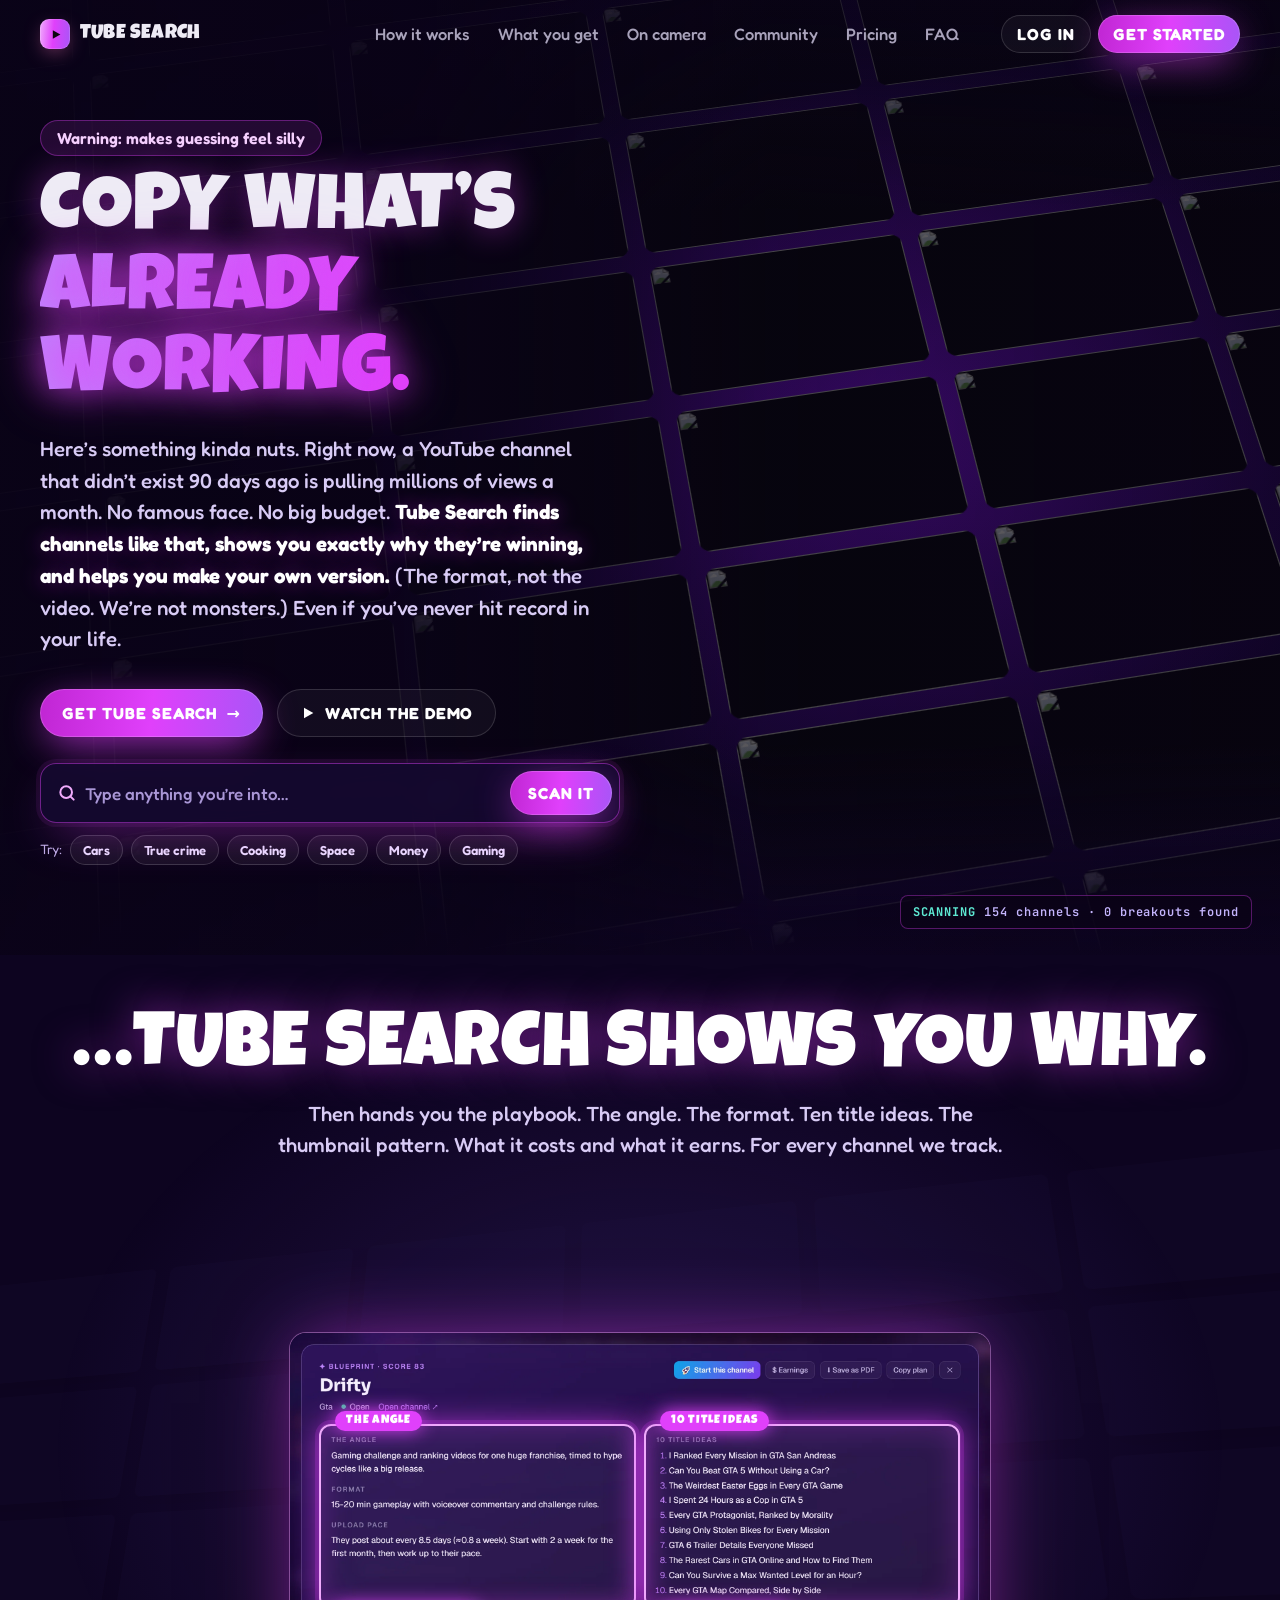
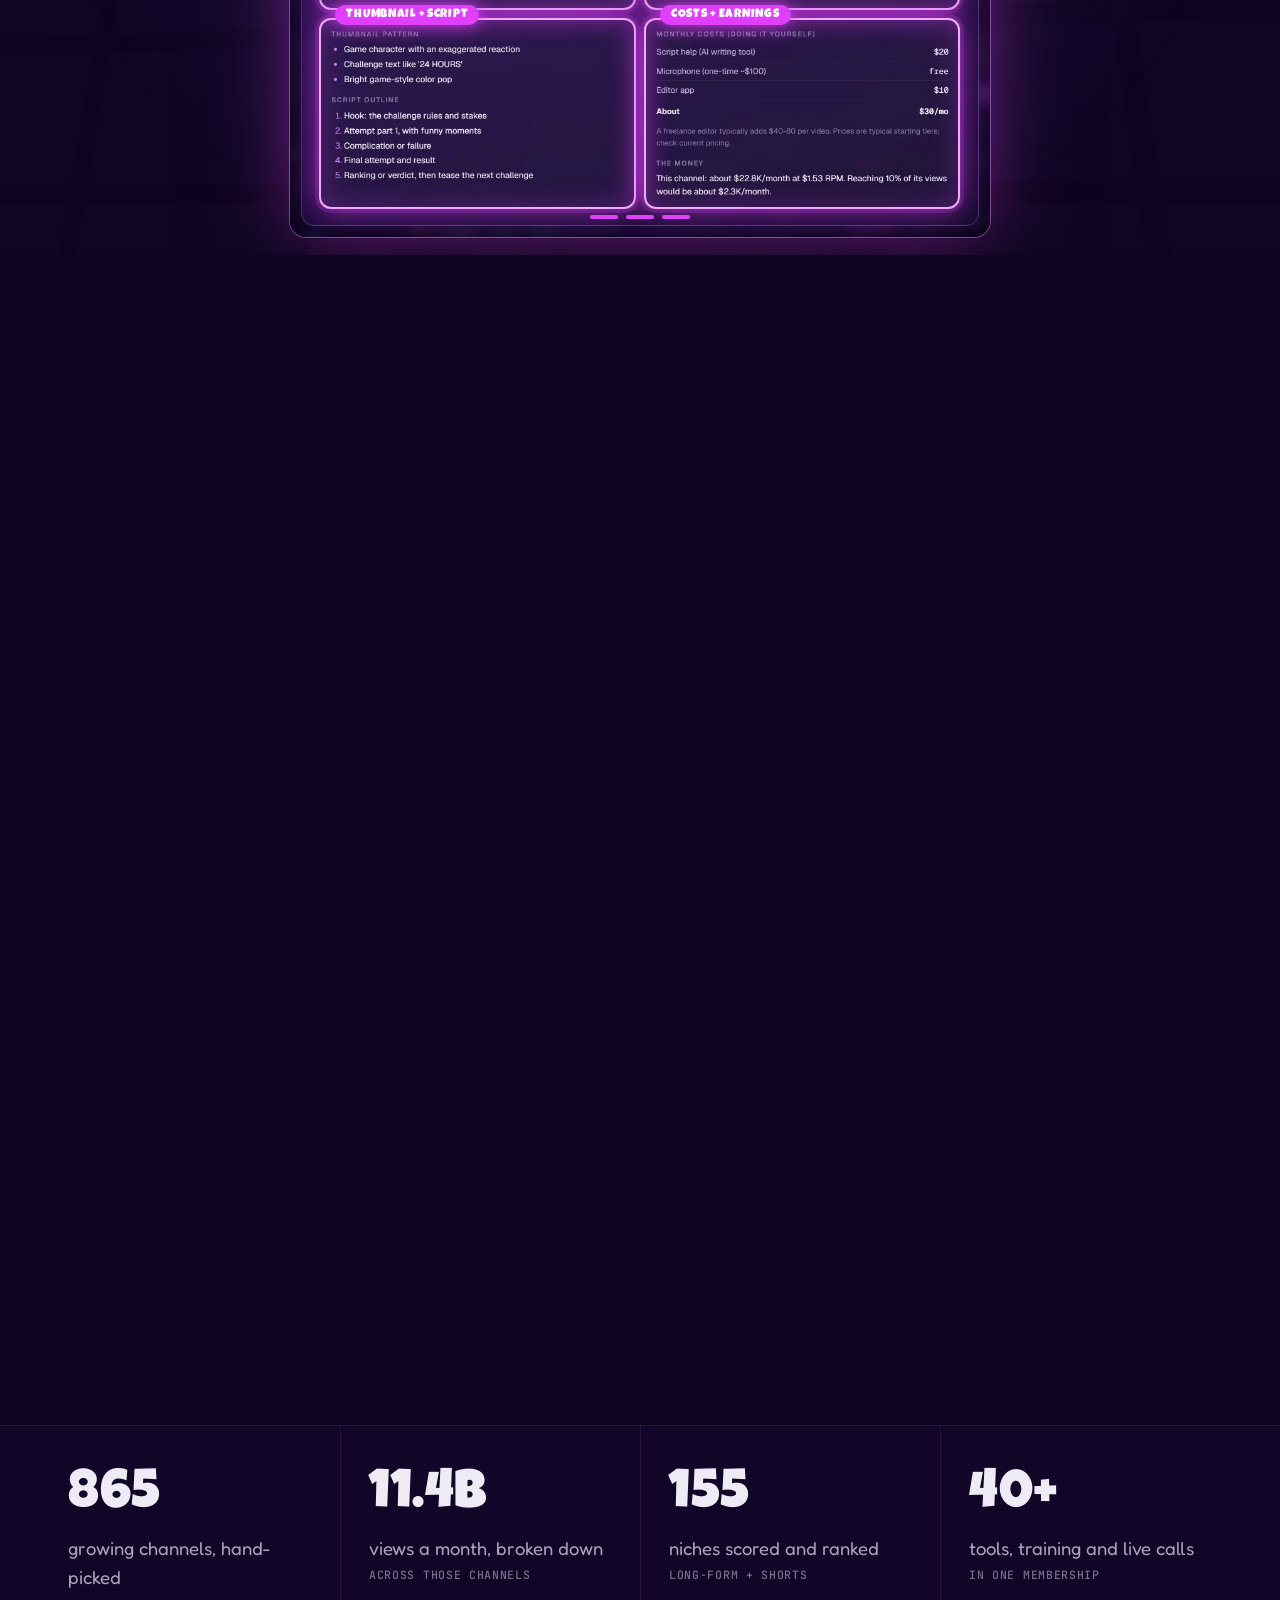
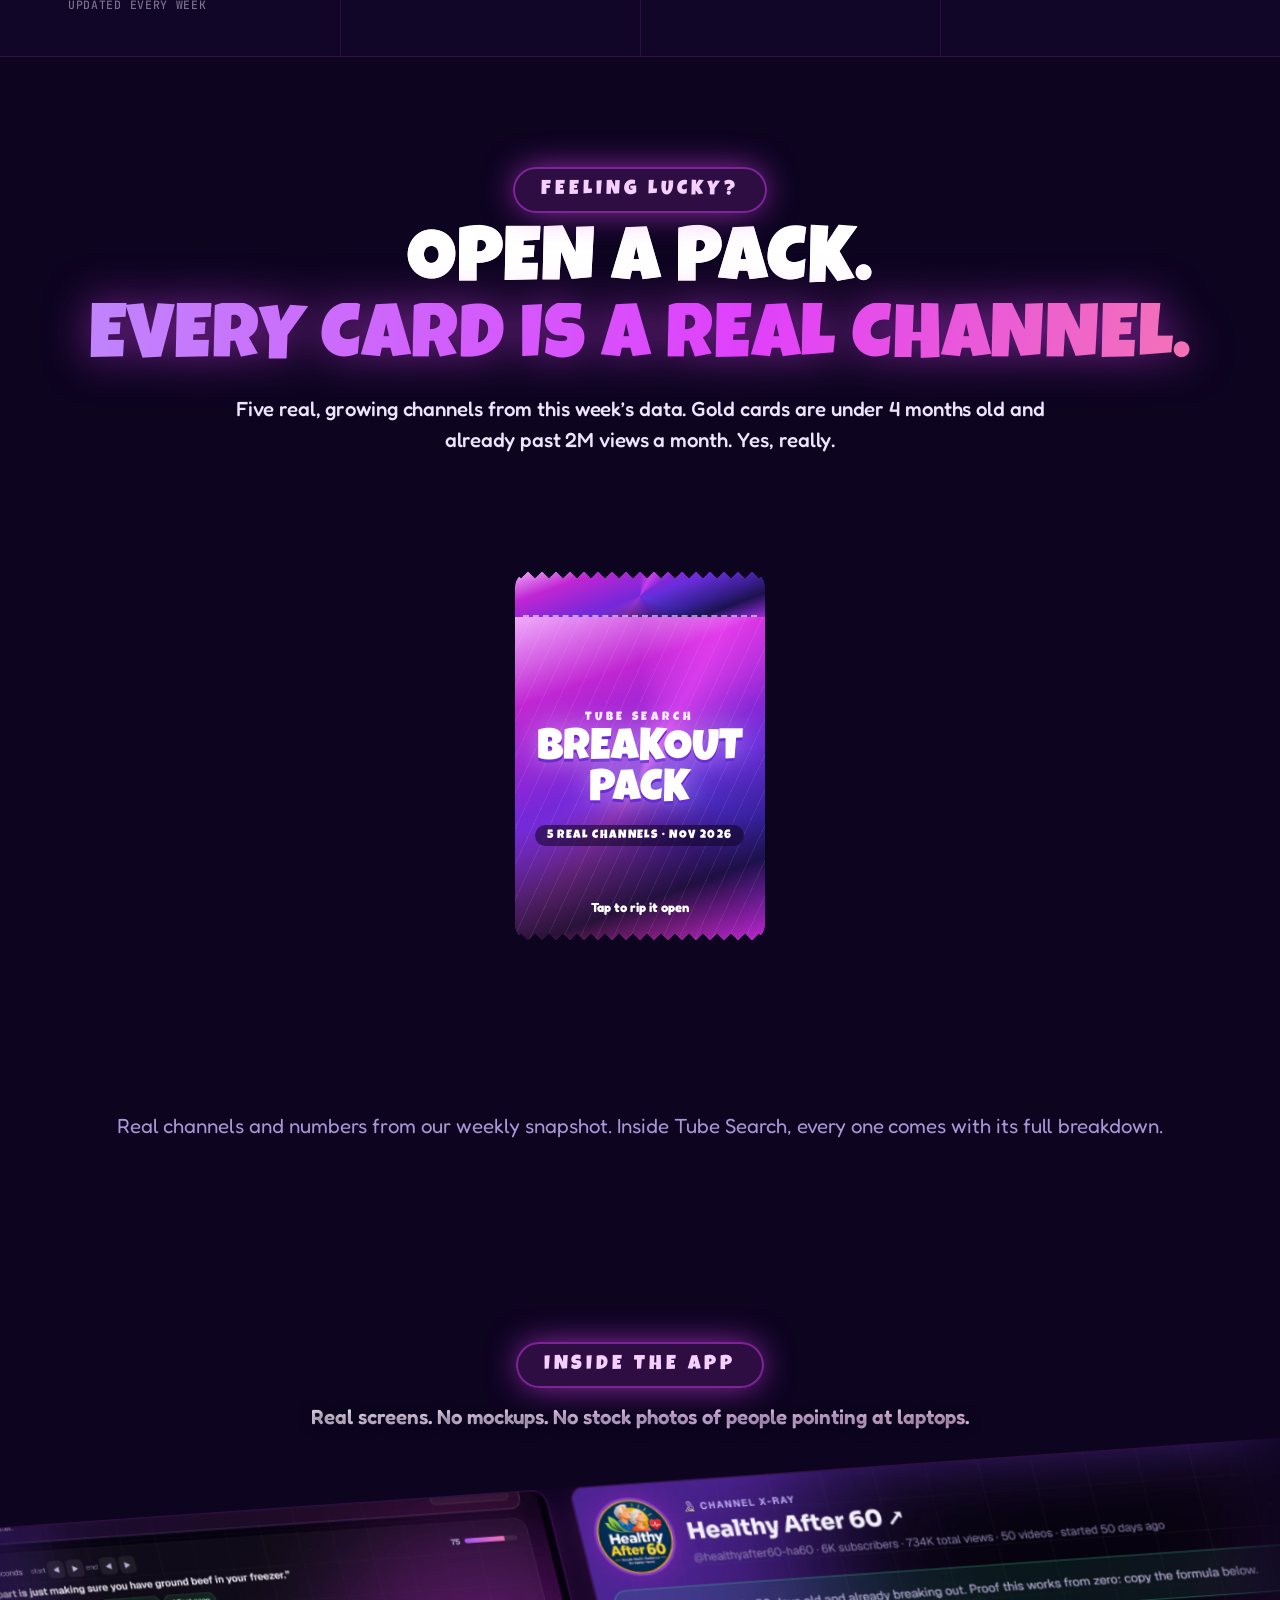
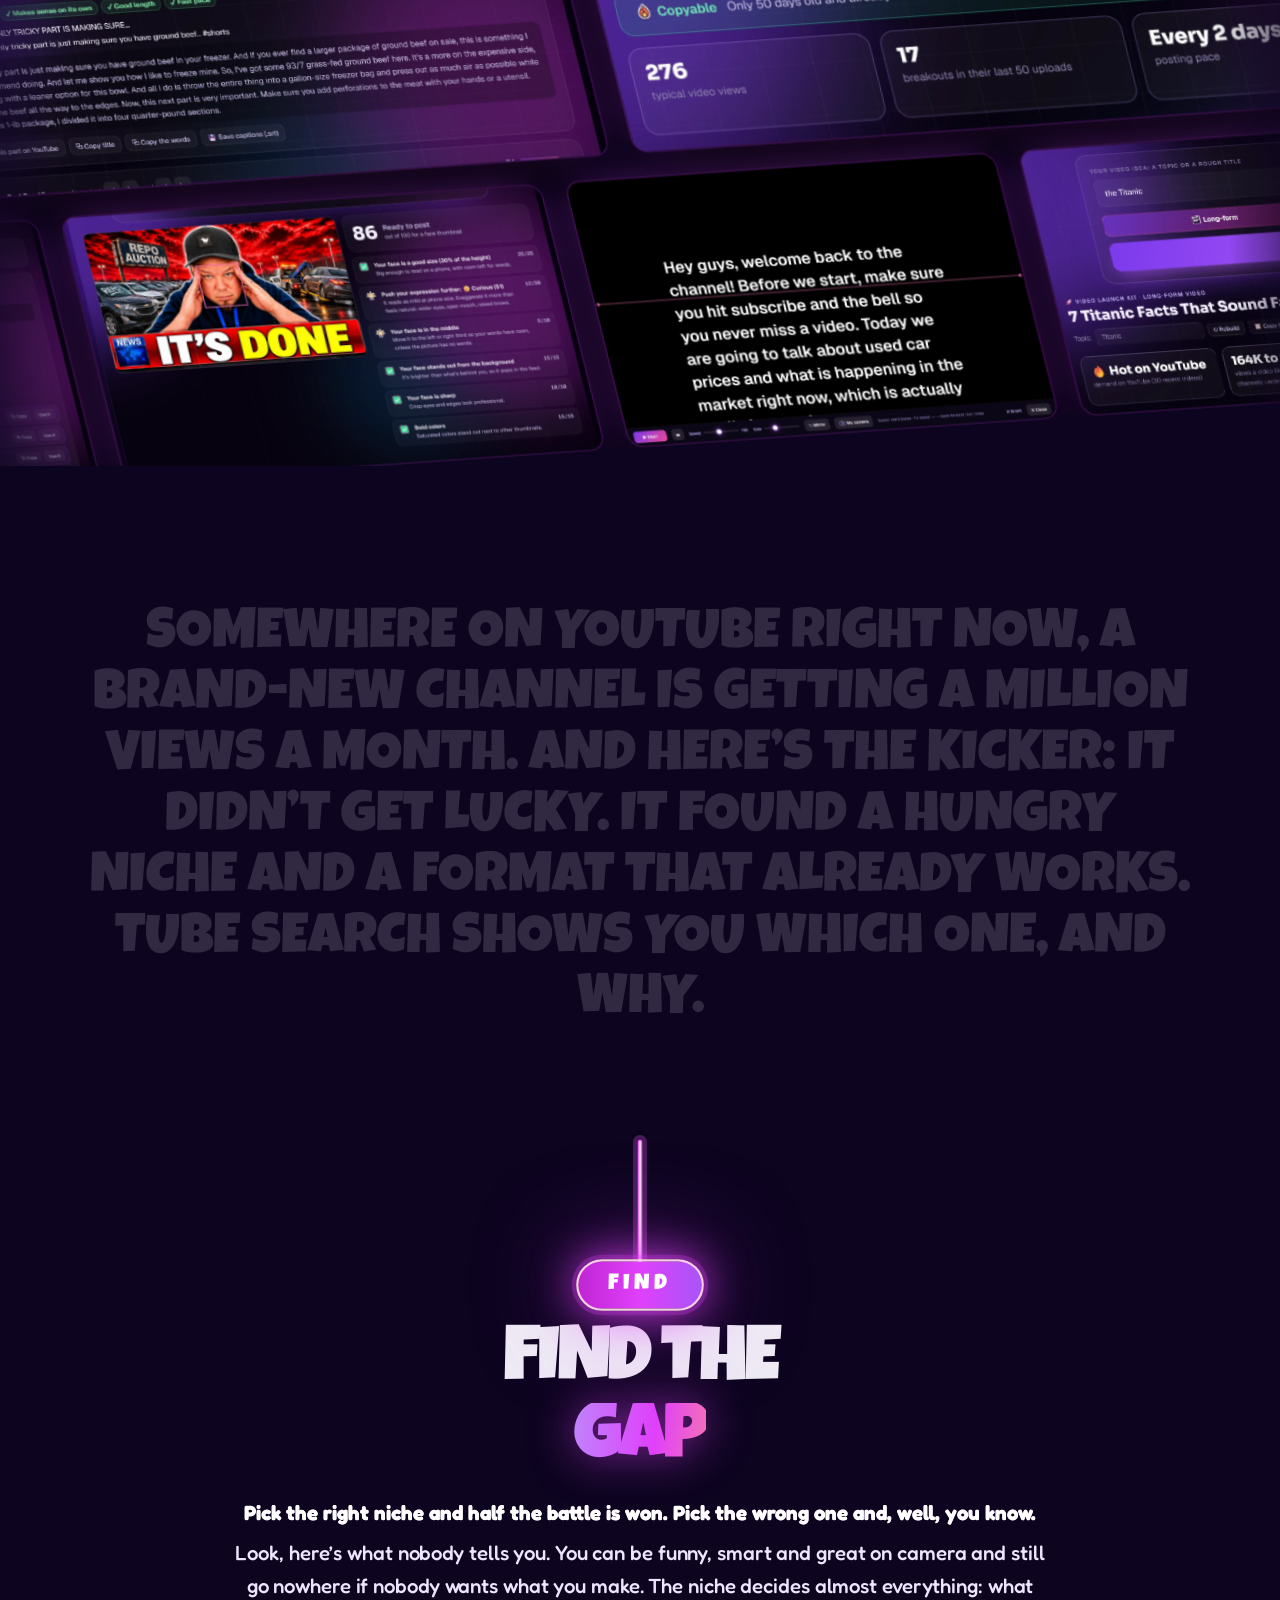
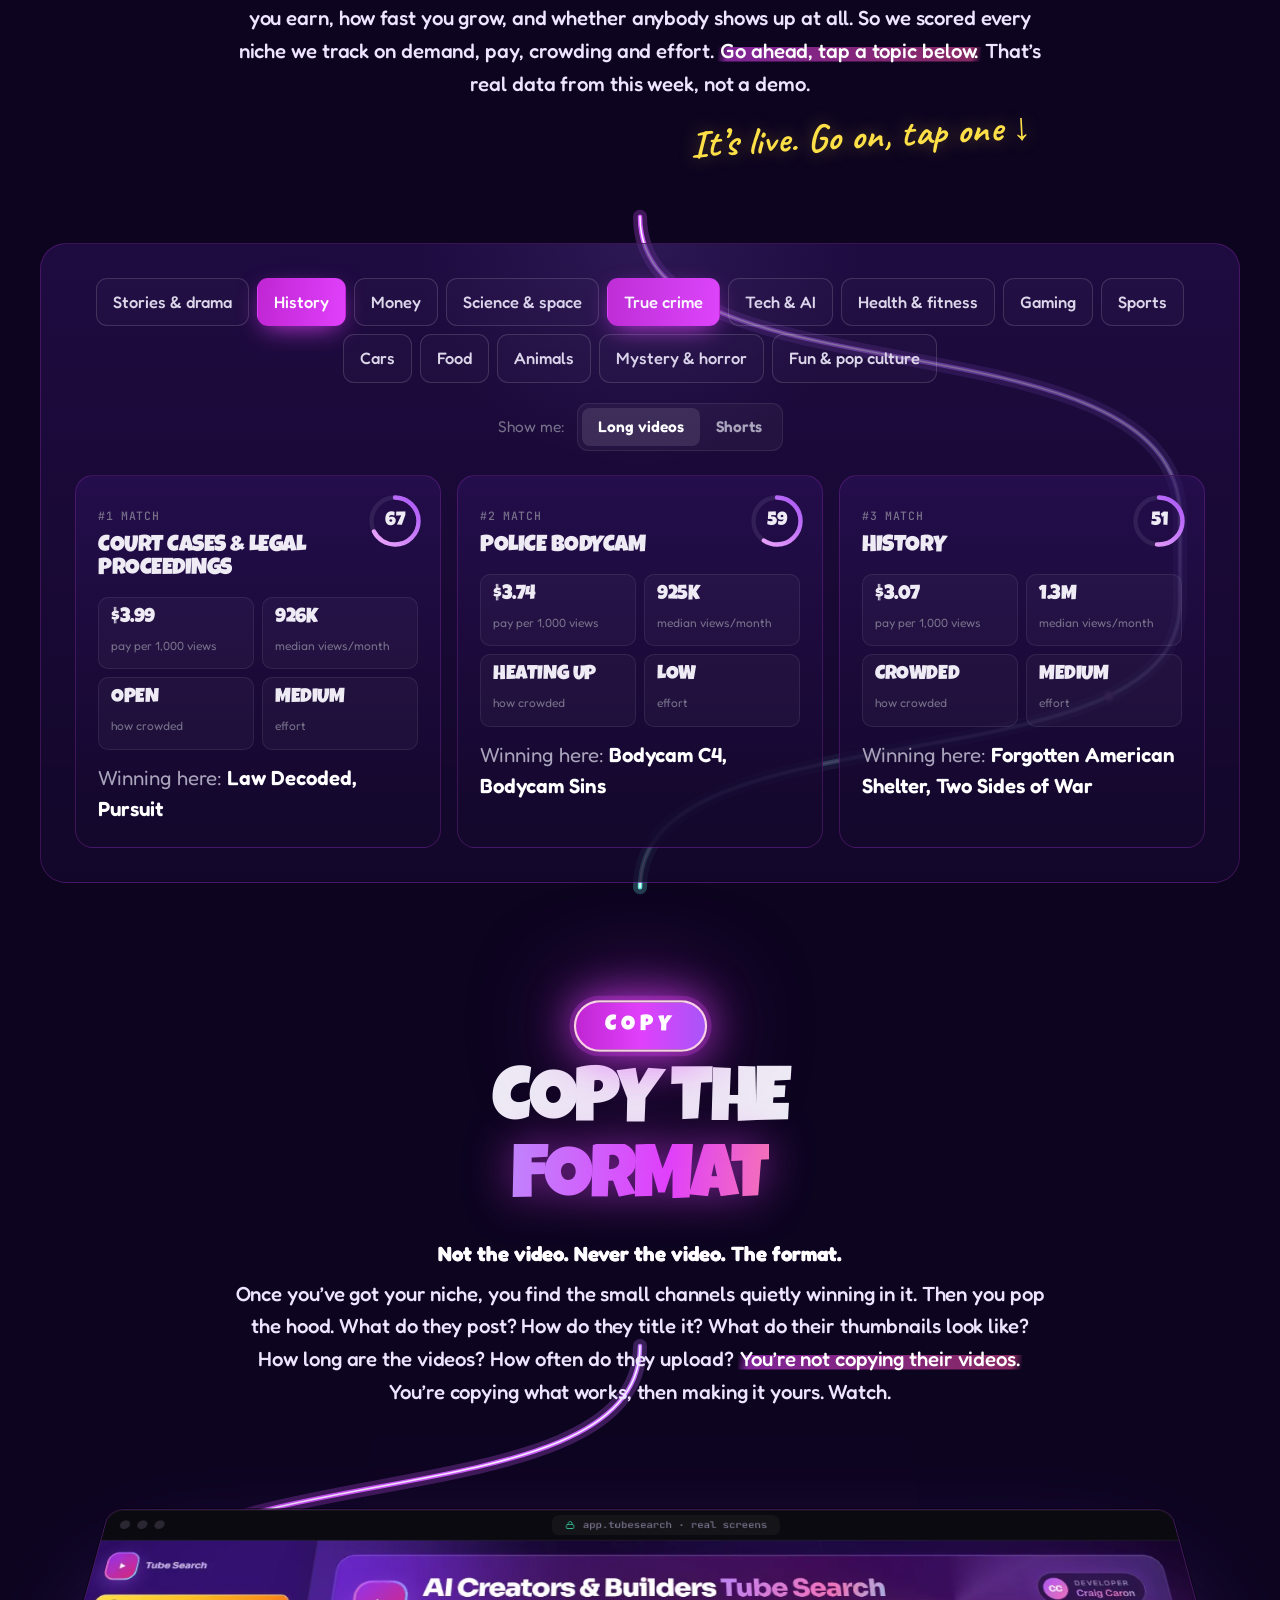
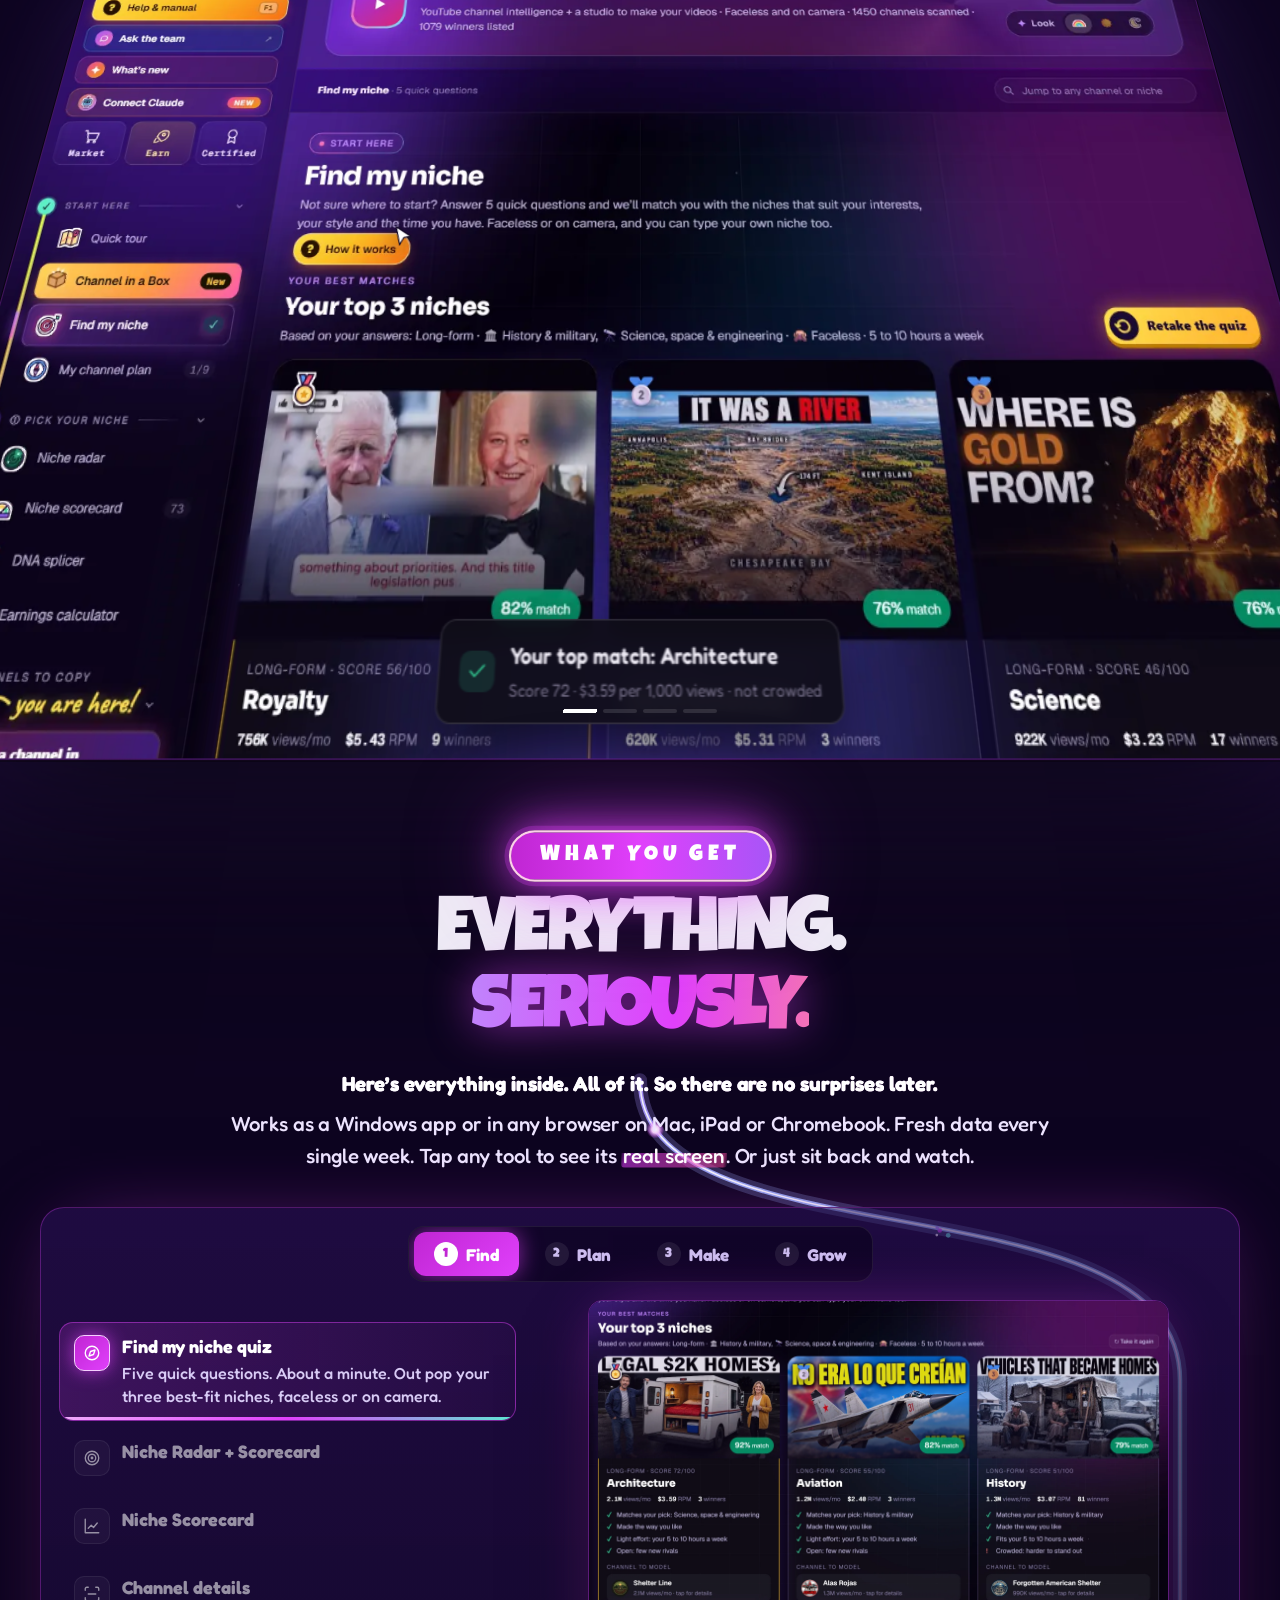
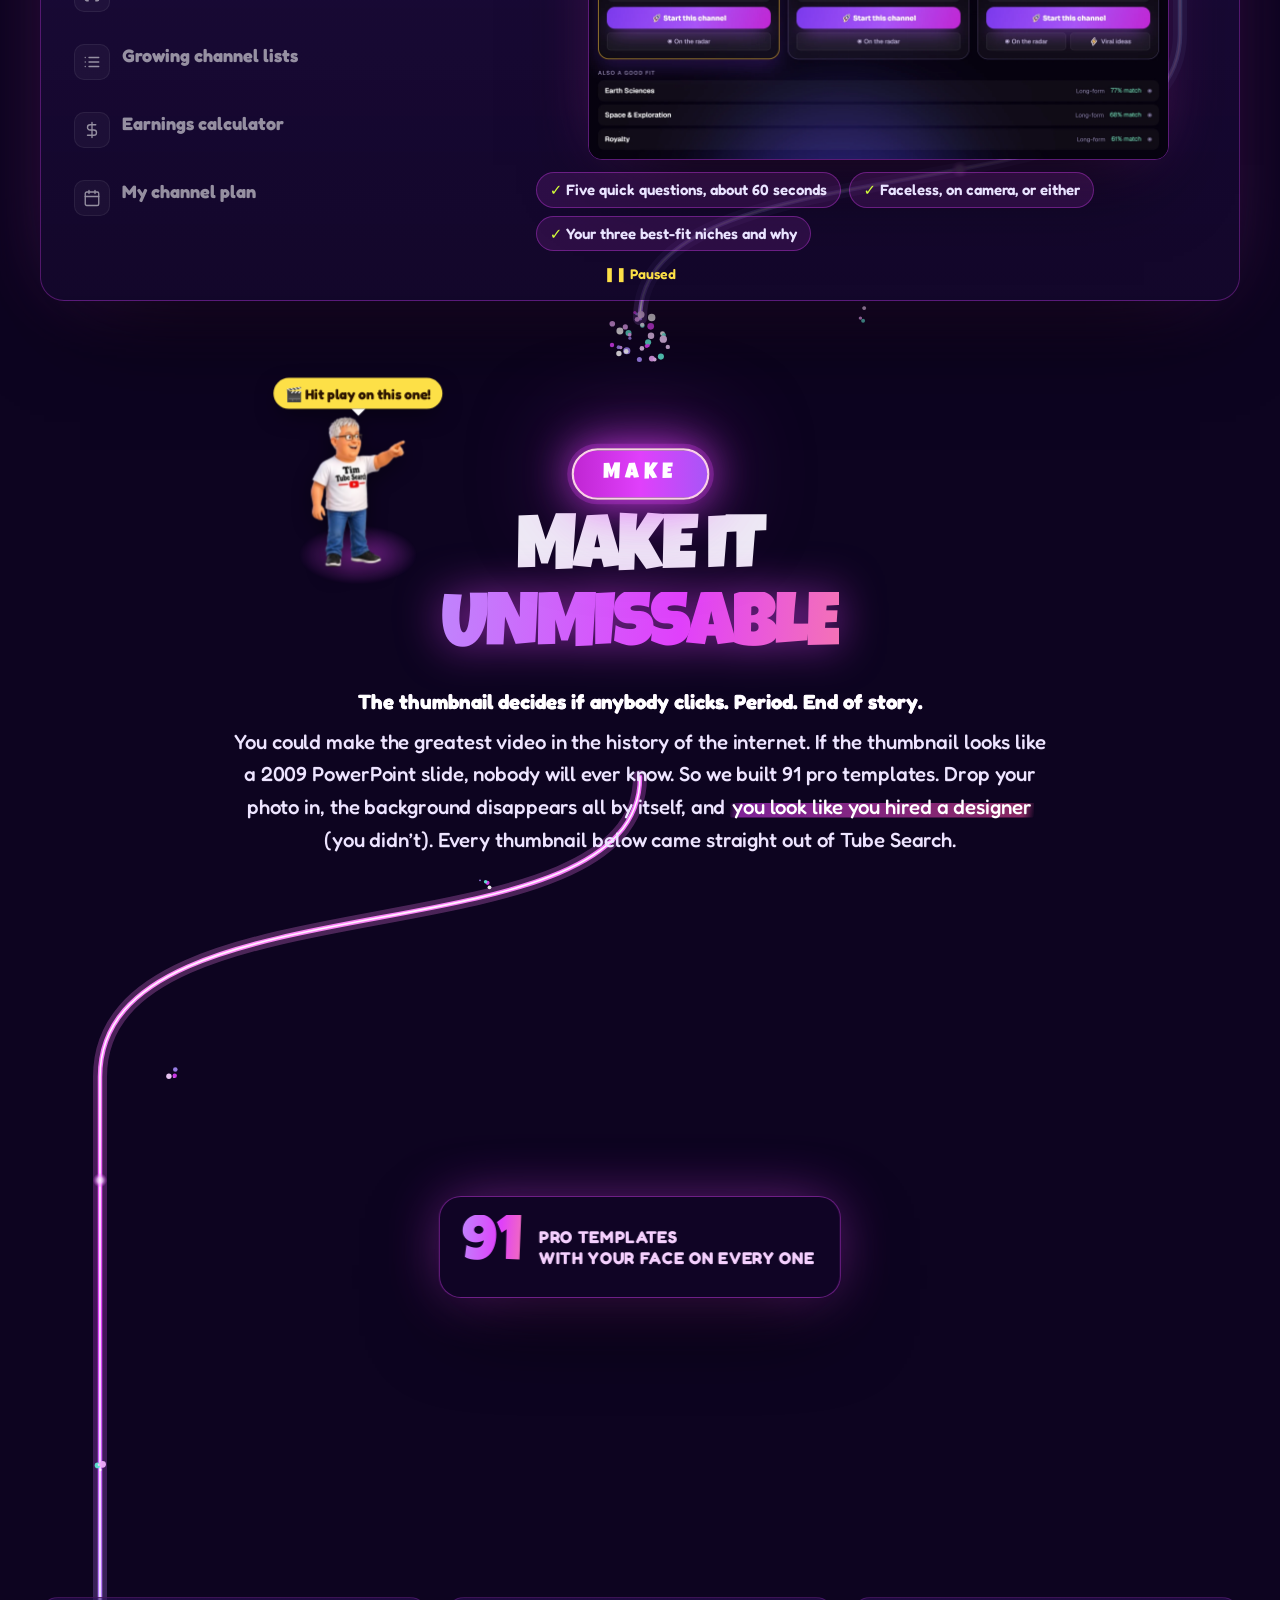
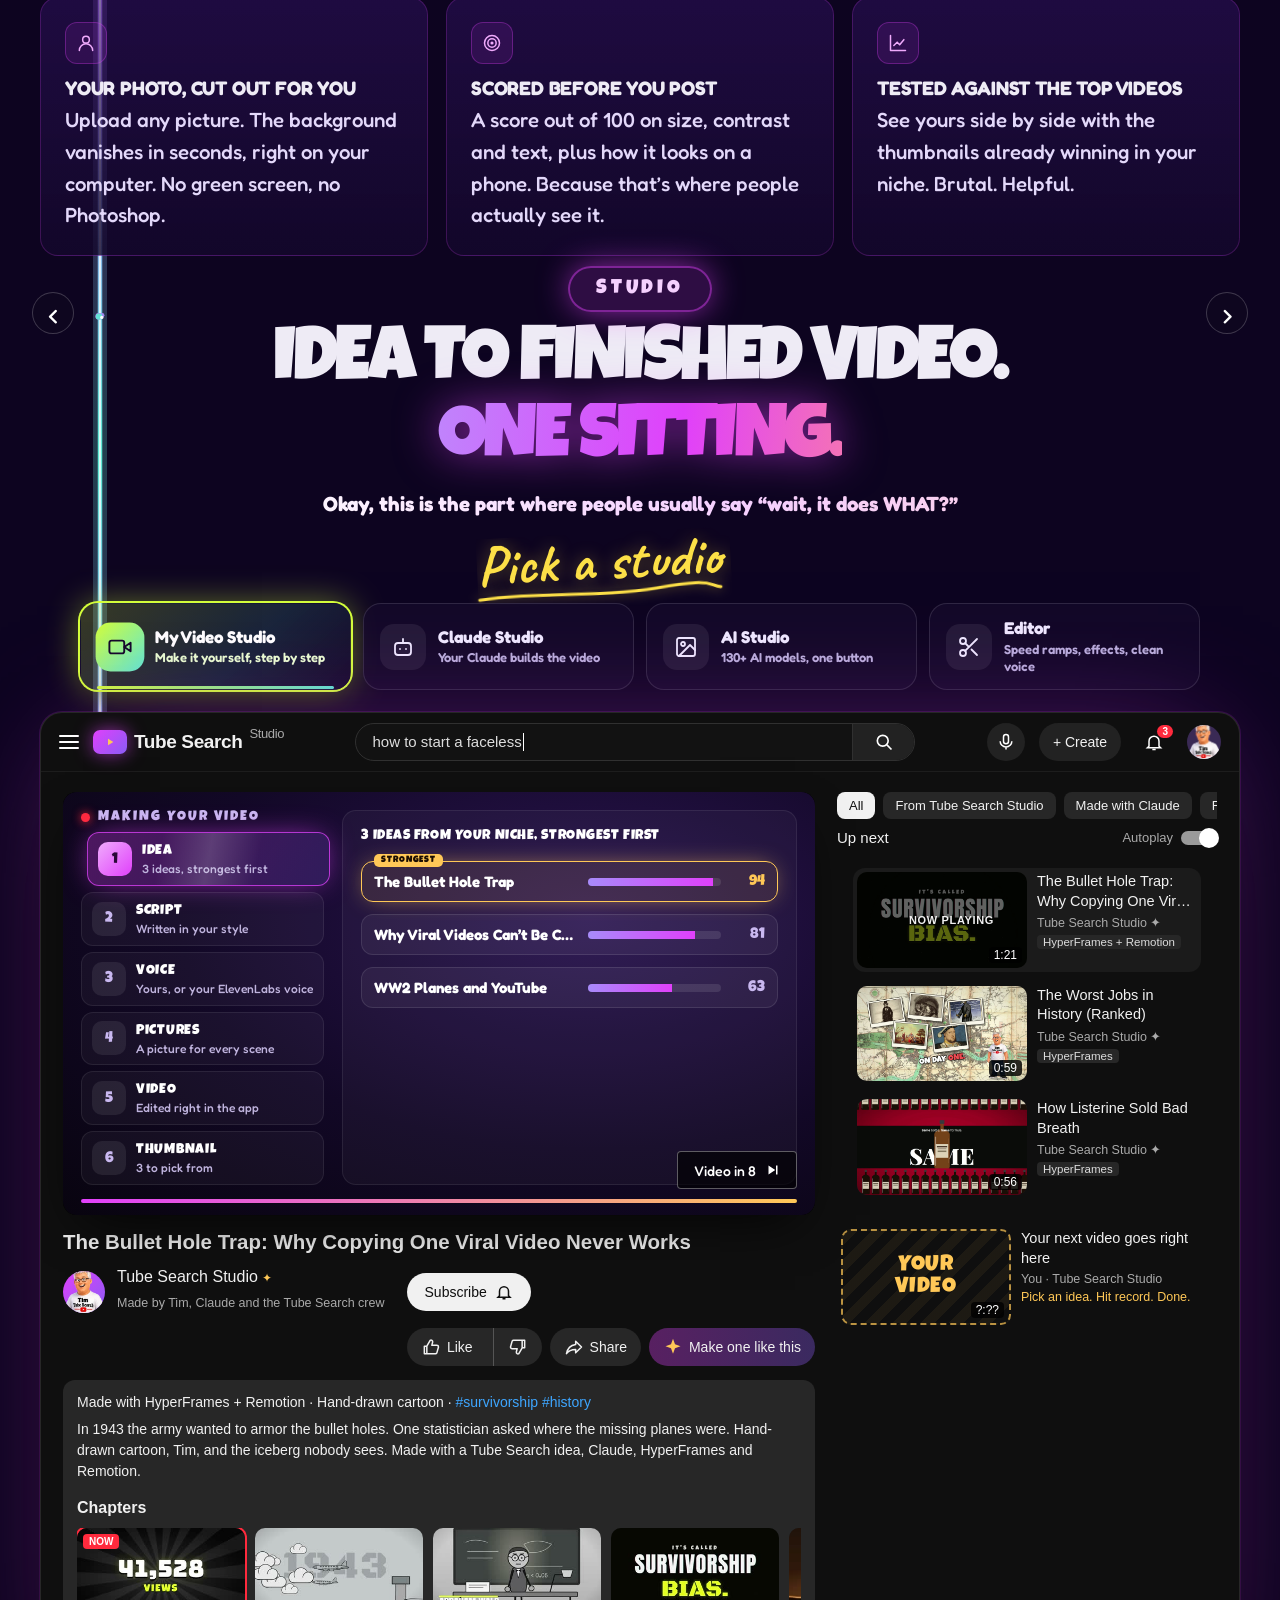
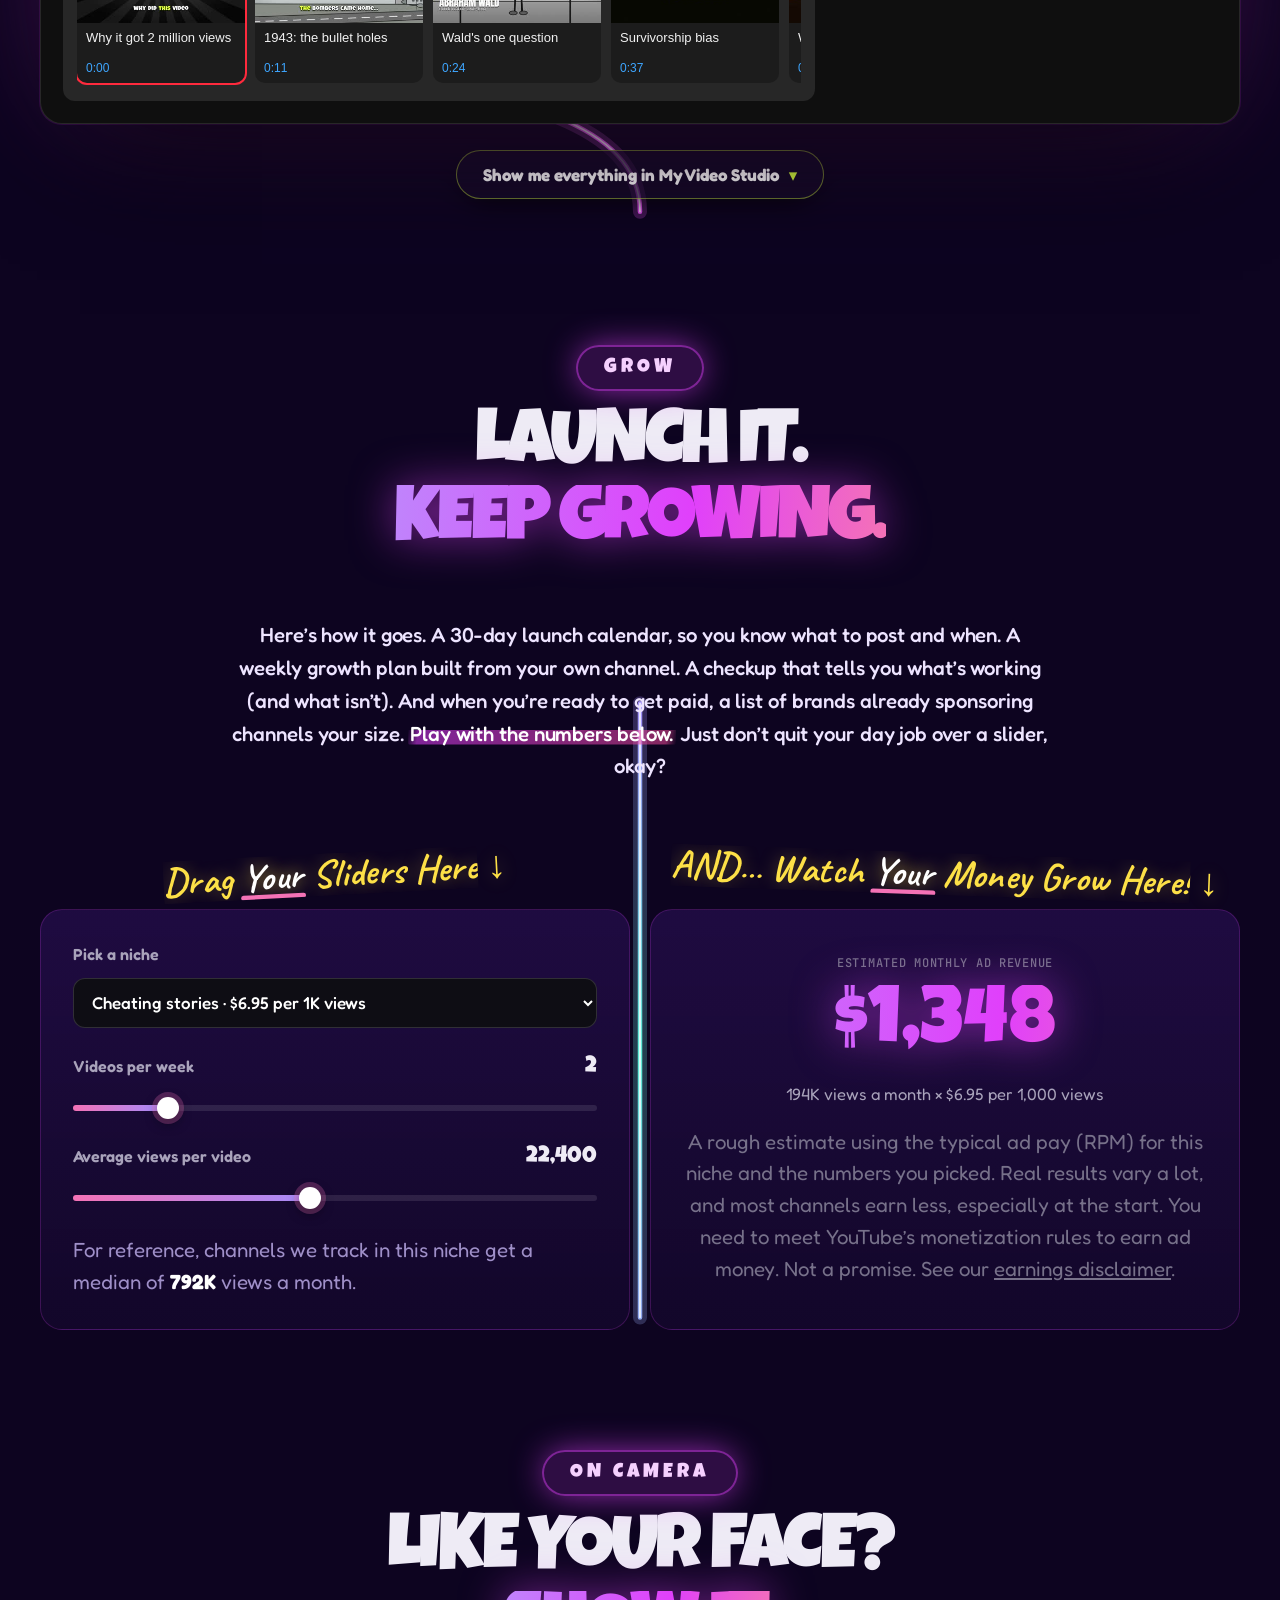
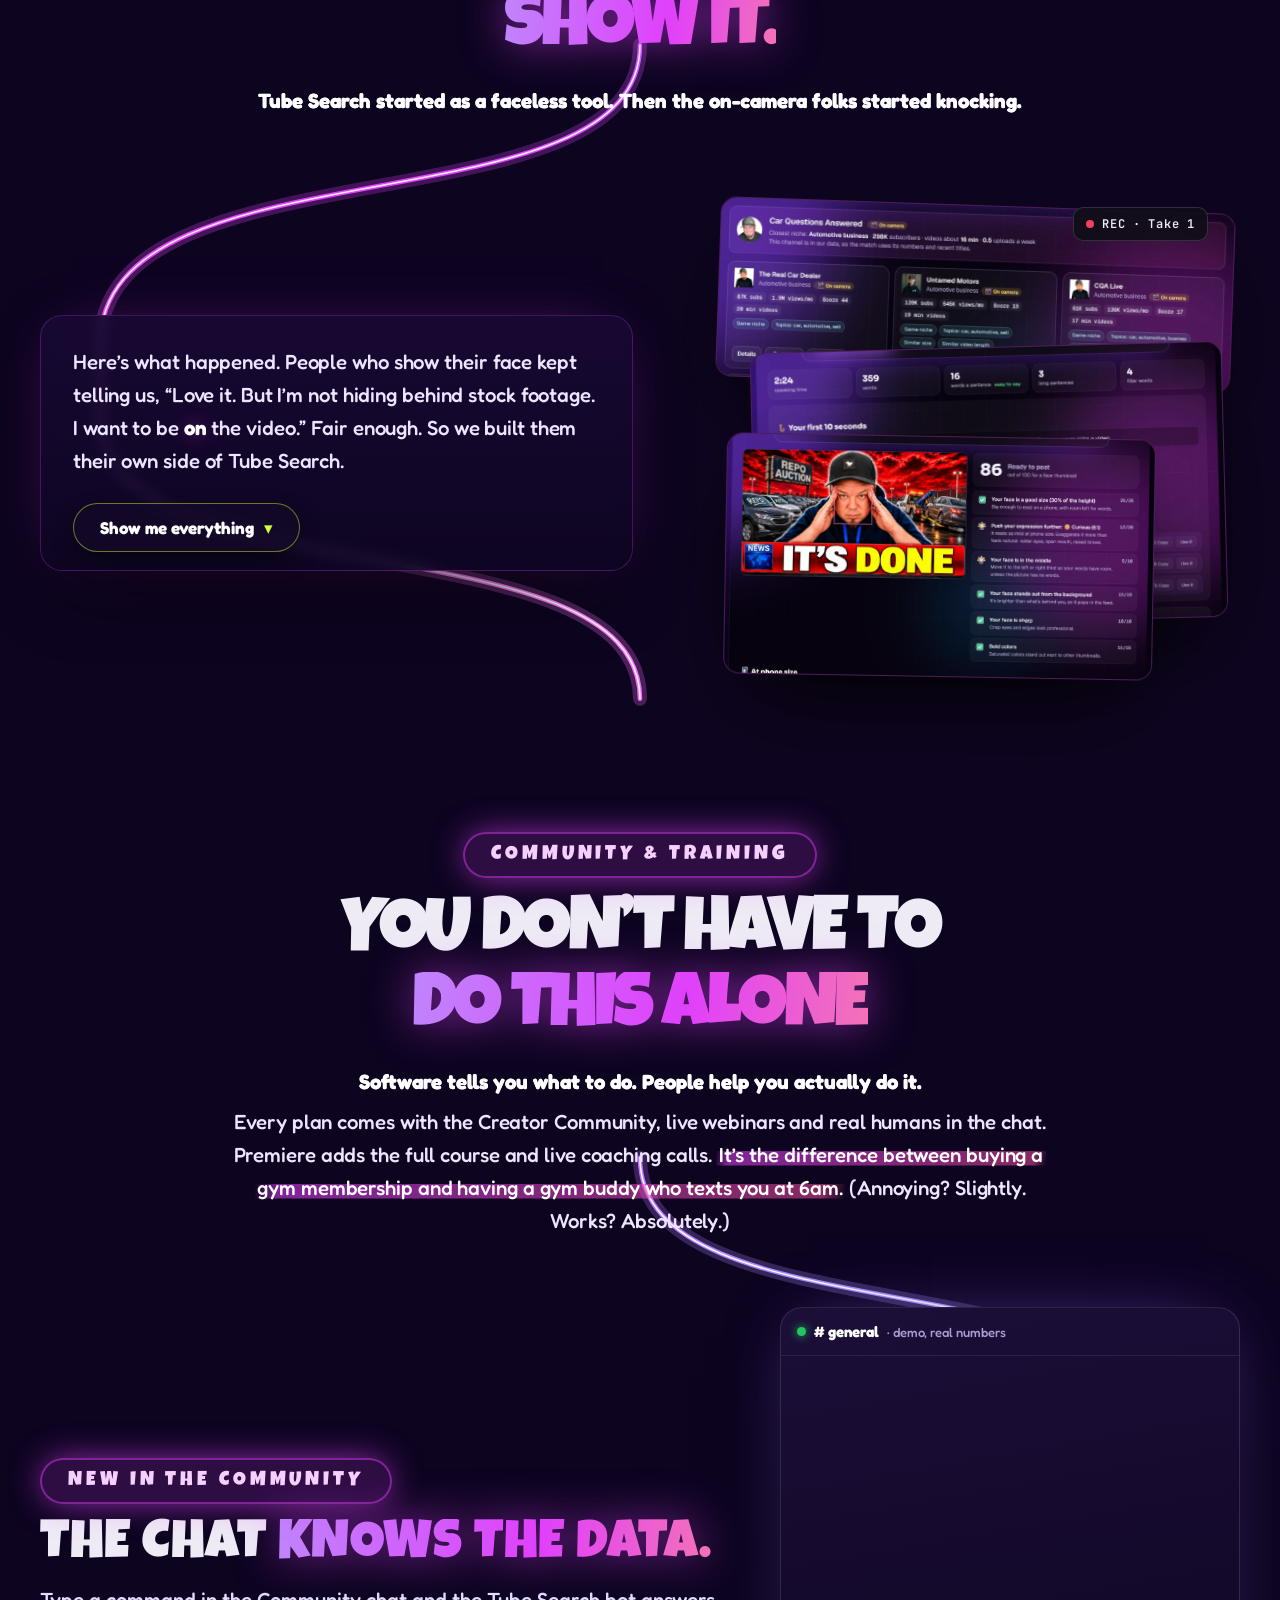
==== commit 3e7da905: "Publish website" ====
--- a/index.html
+++ b/index.html
@@ -816,6 +816,6 @@
 <script src="https://cdn.jsdelivr.net/npm/lenis@1.1.13/dist/lenis.min.js" defer></script>
 <script src="js/data.js?v=4y" defer></script>
 <script src="js/site.js?v=6c" defer></script>
-<script src="js/v4.js?v=6c"></script>
+<script src="js/v4.js?v=6d"></script>
 </body>
 </html>
